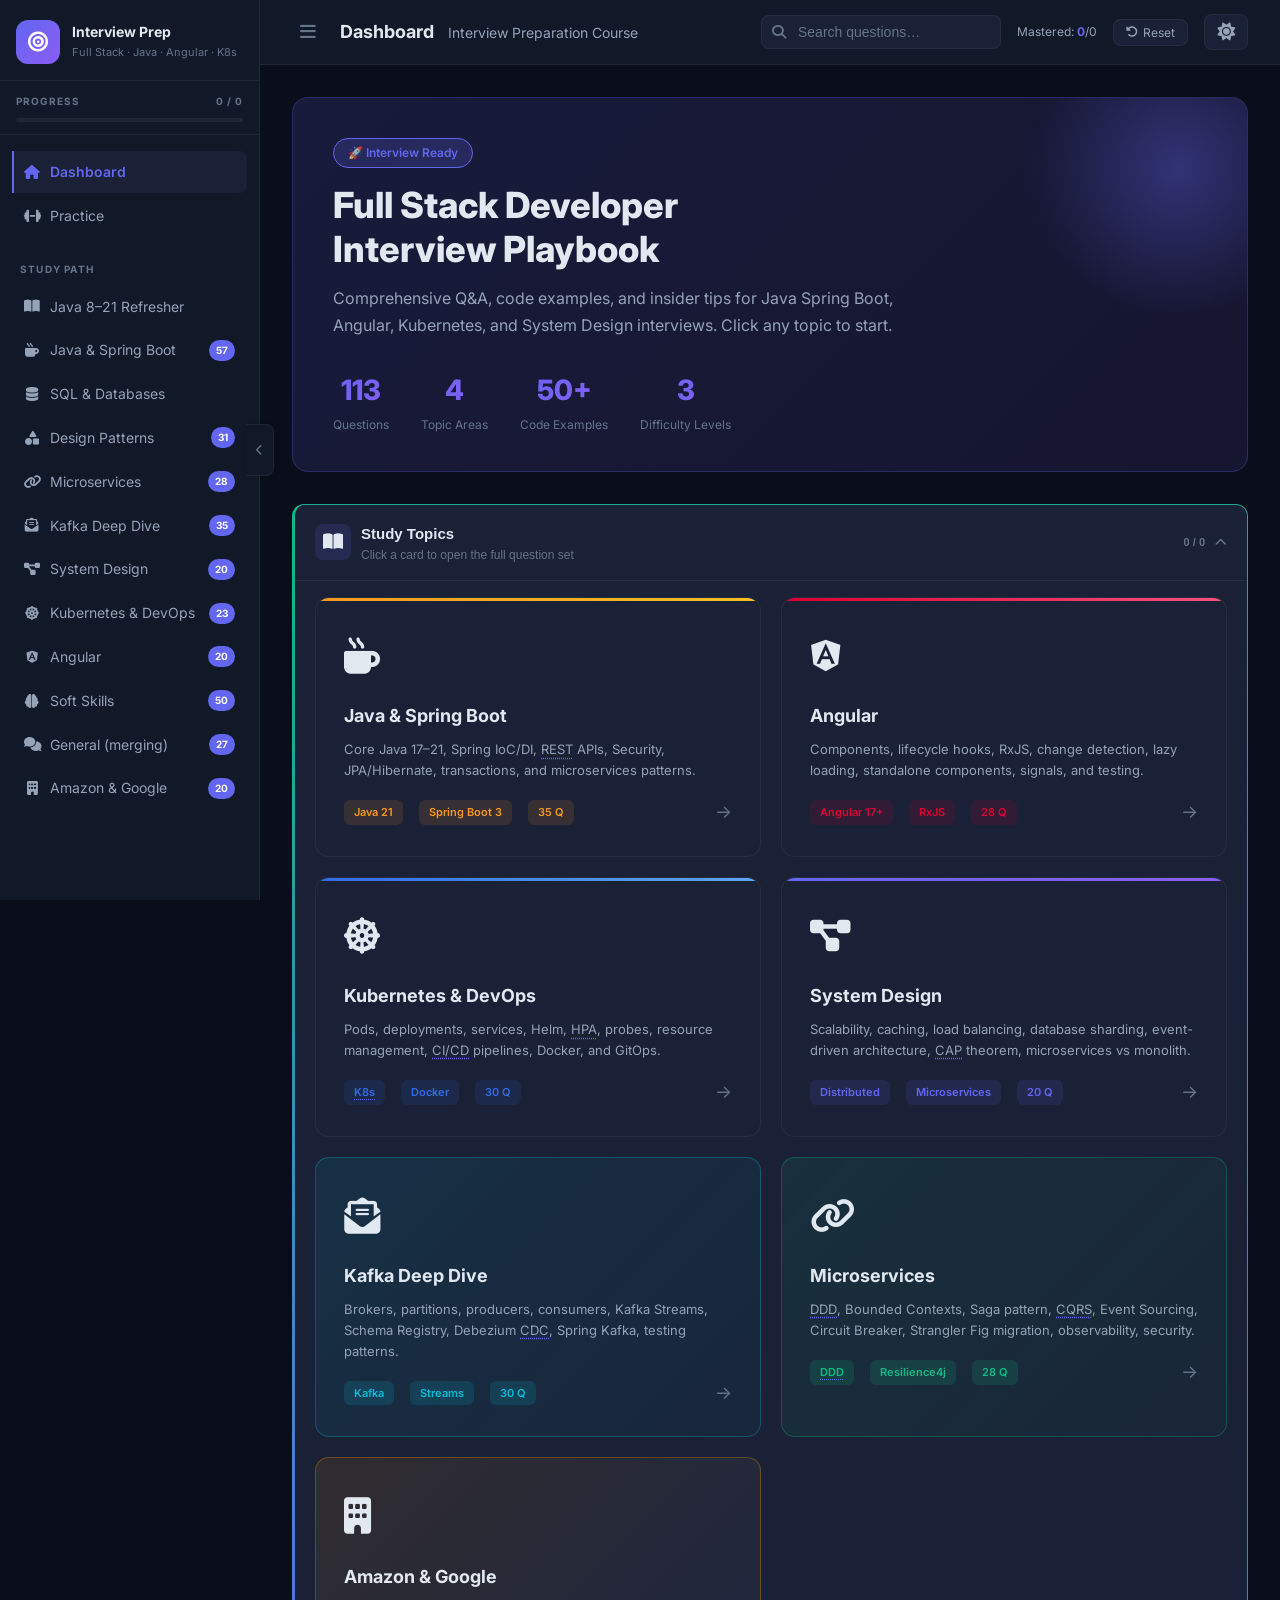
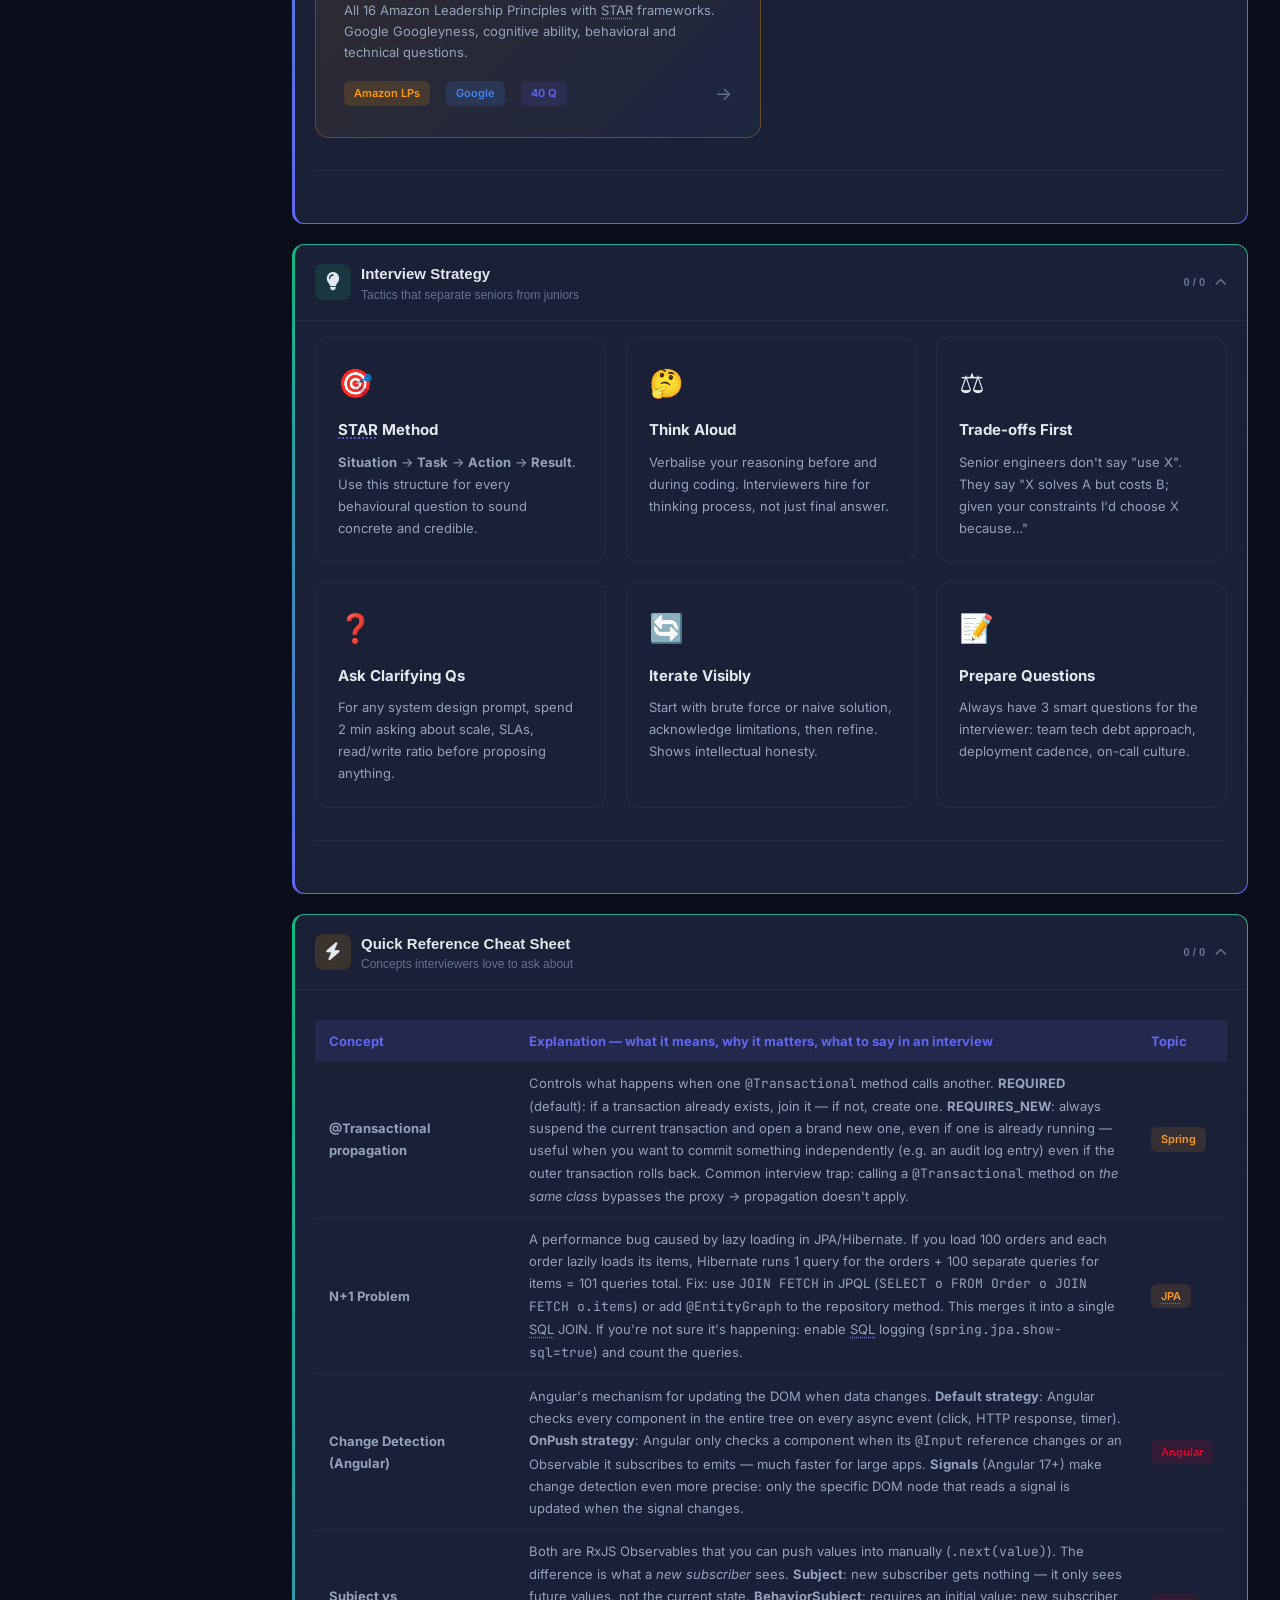
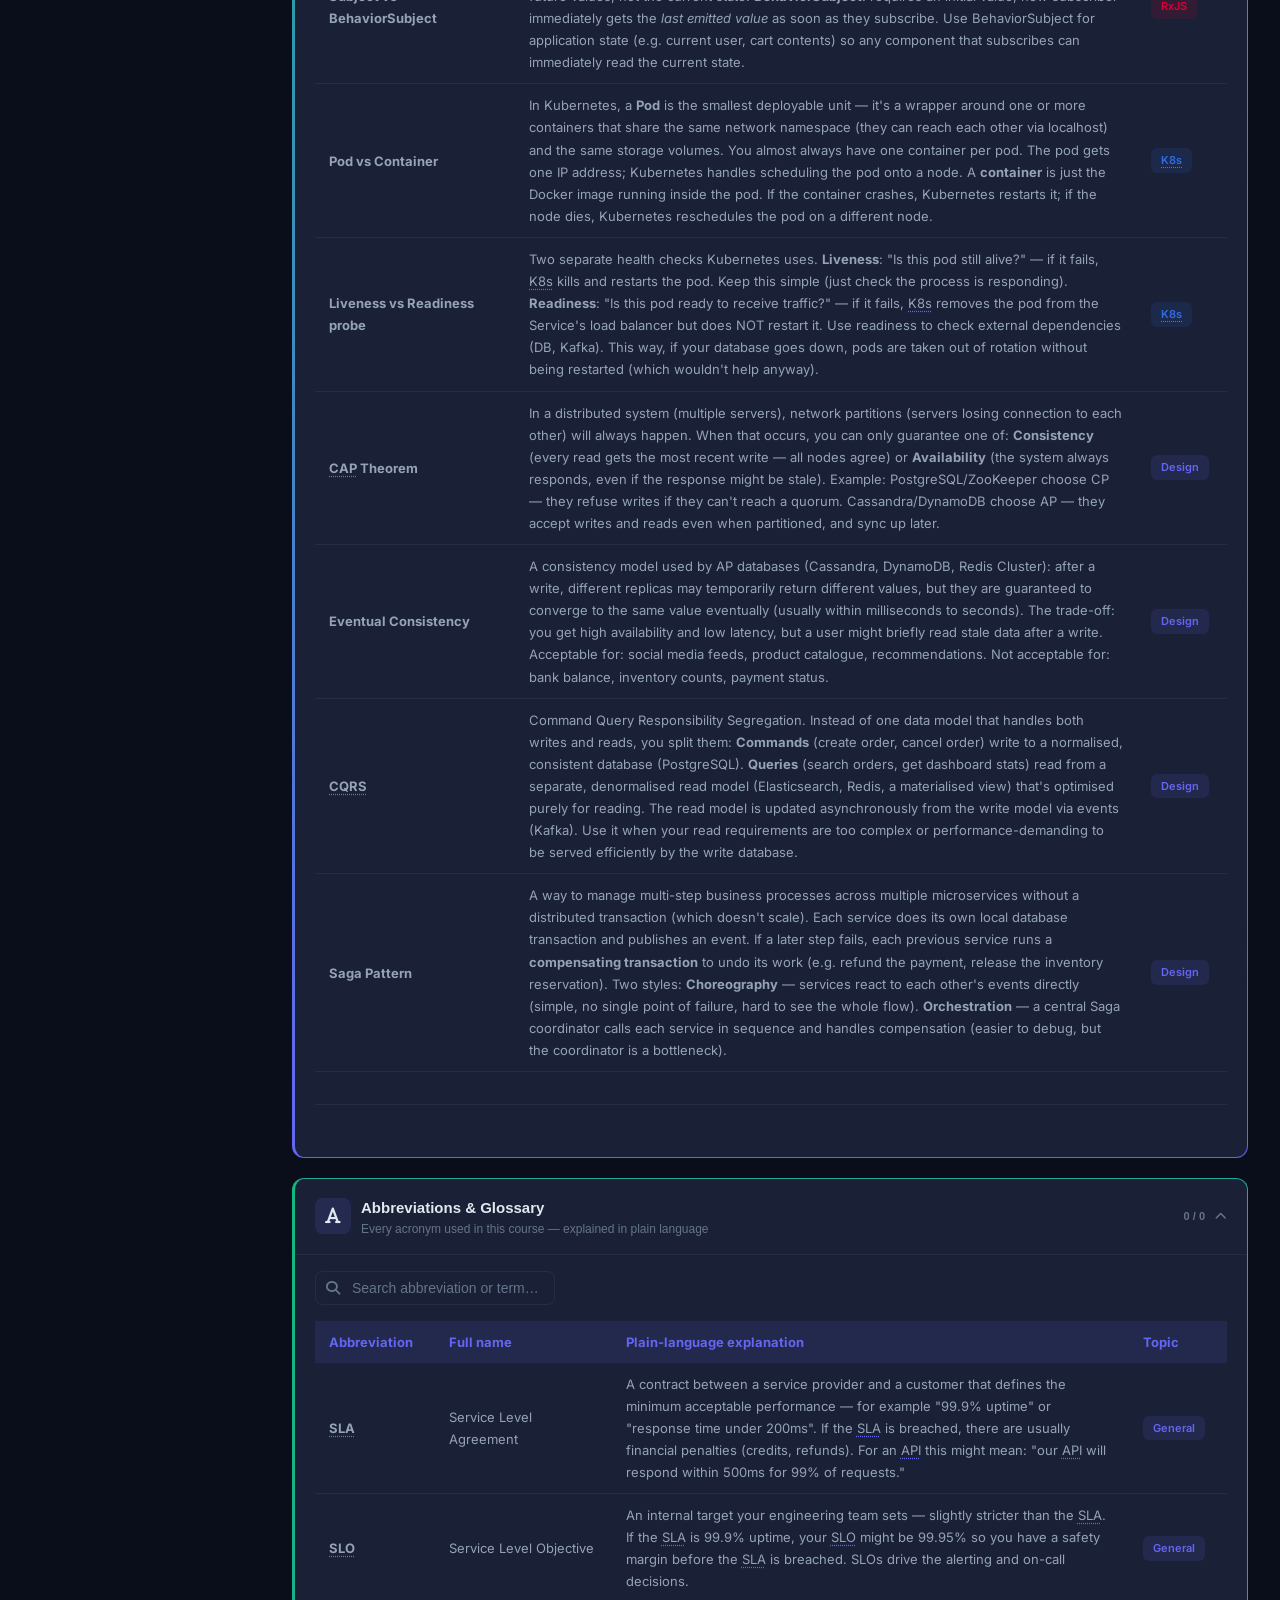
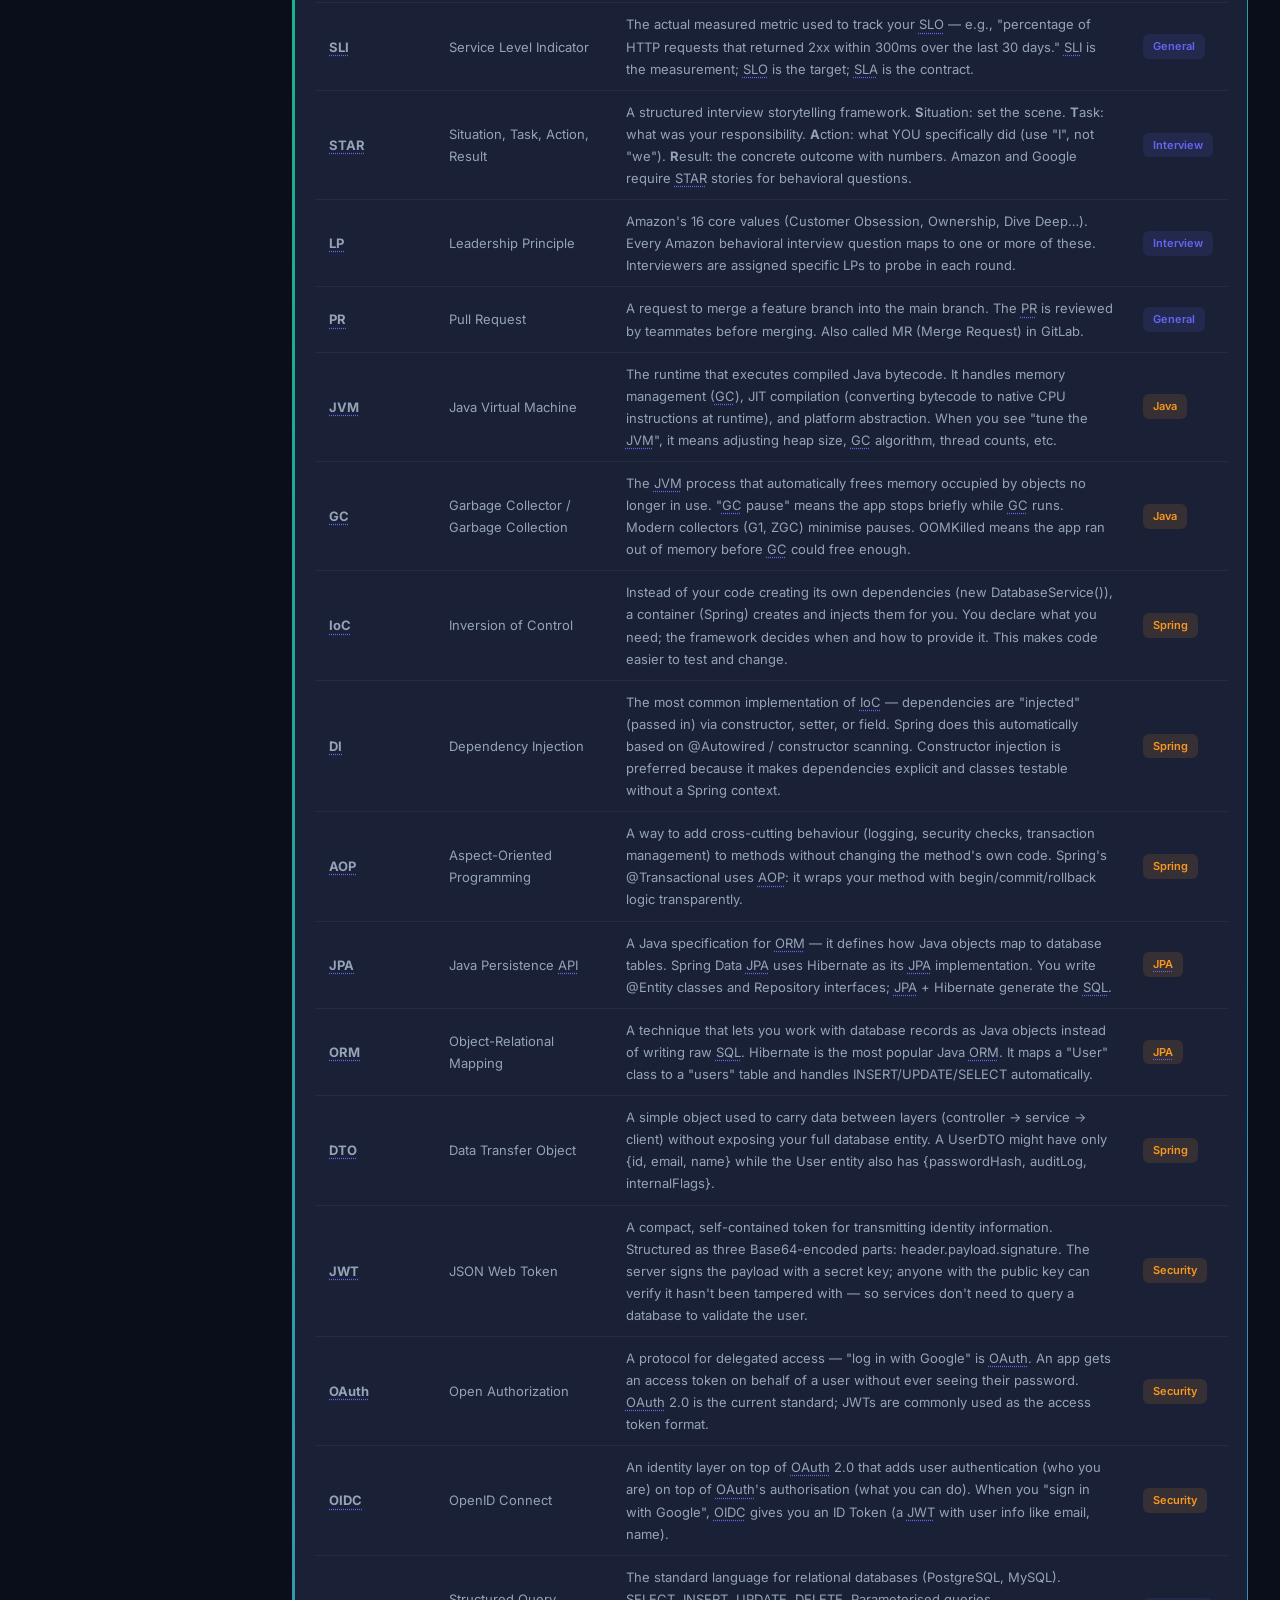
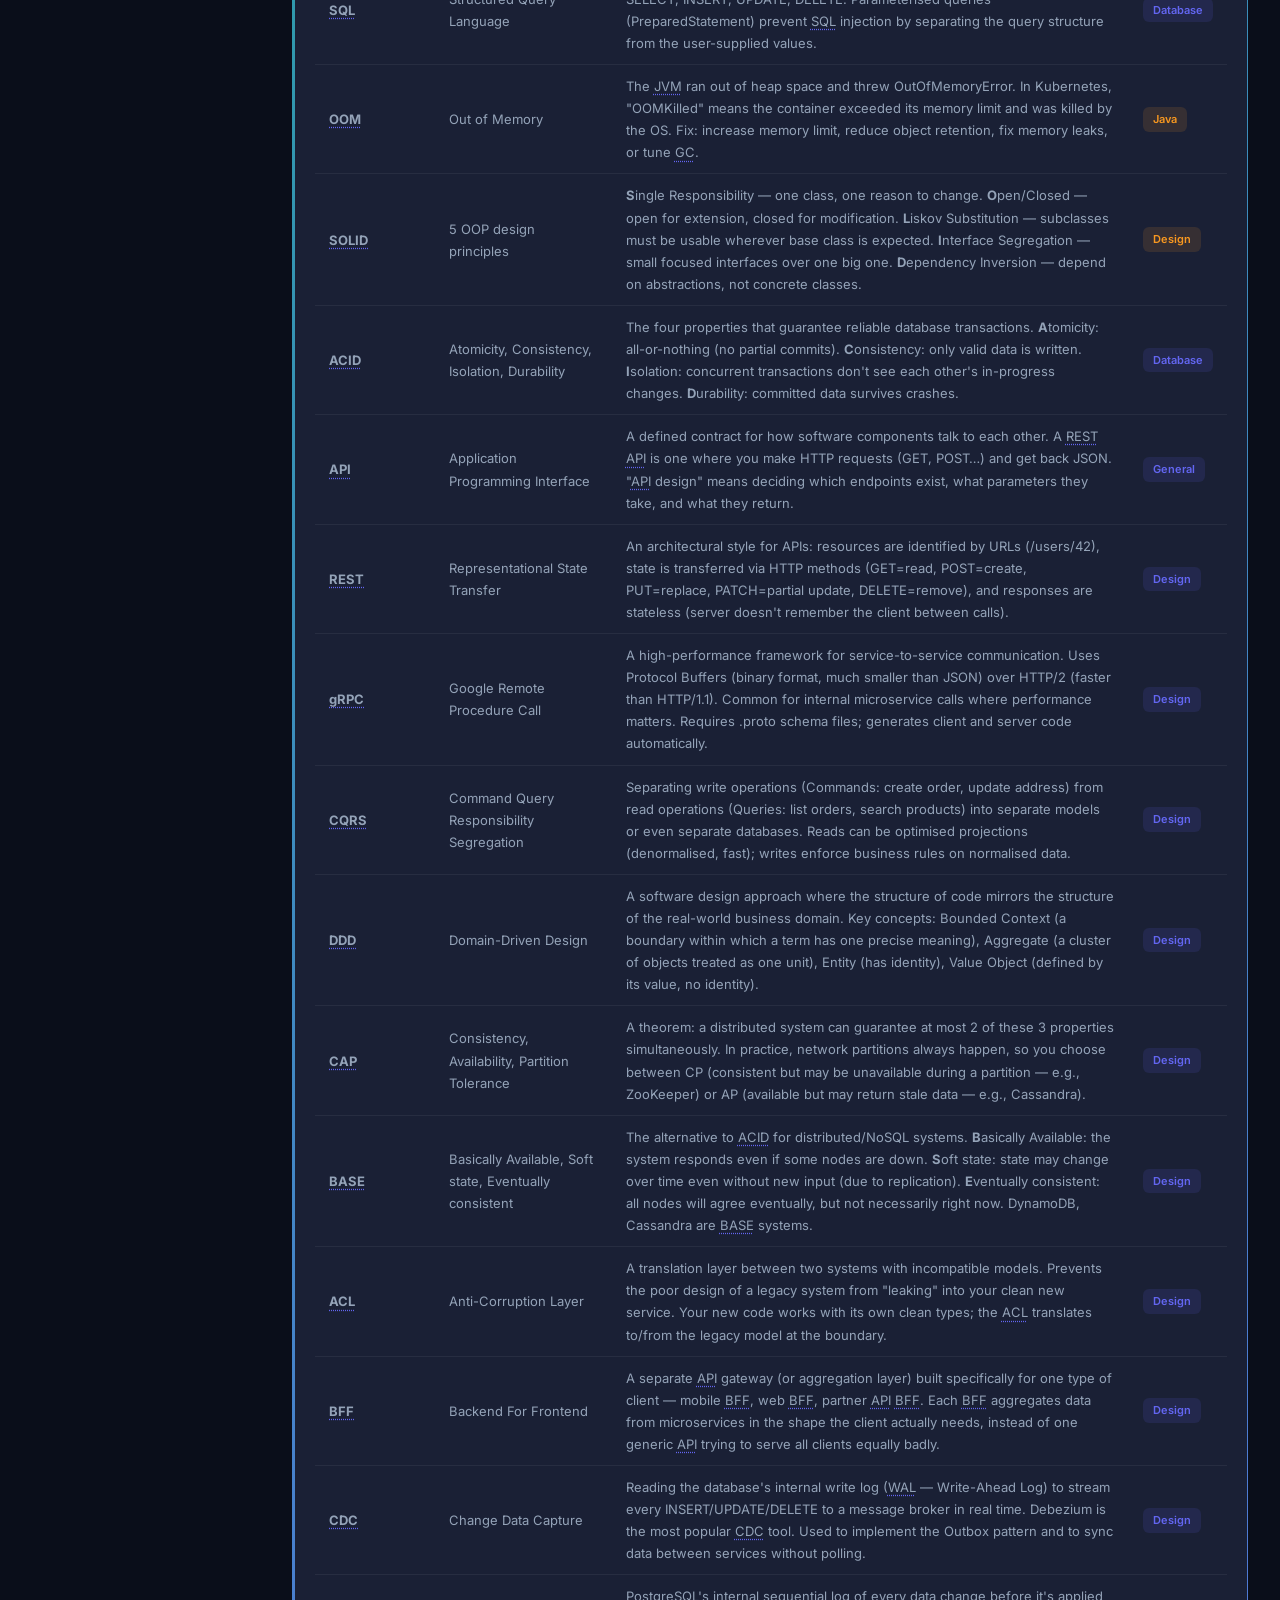
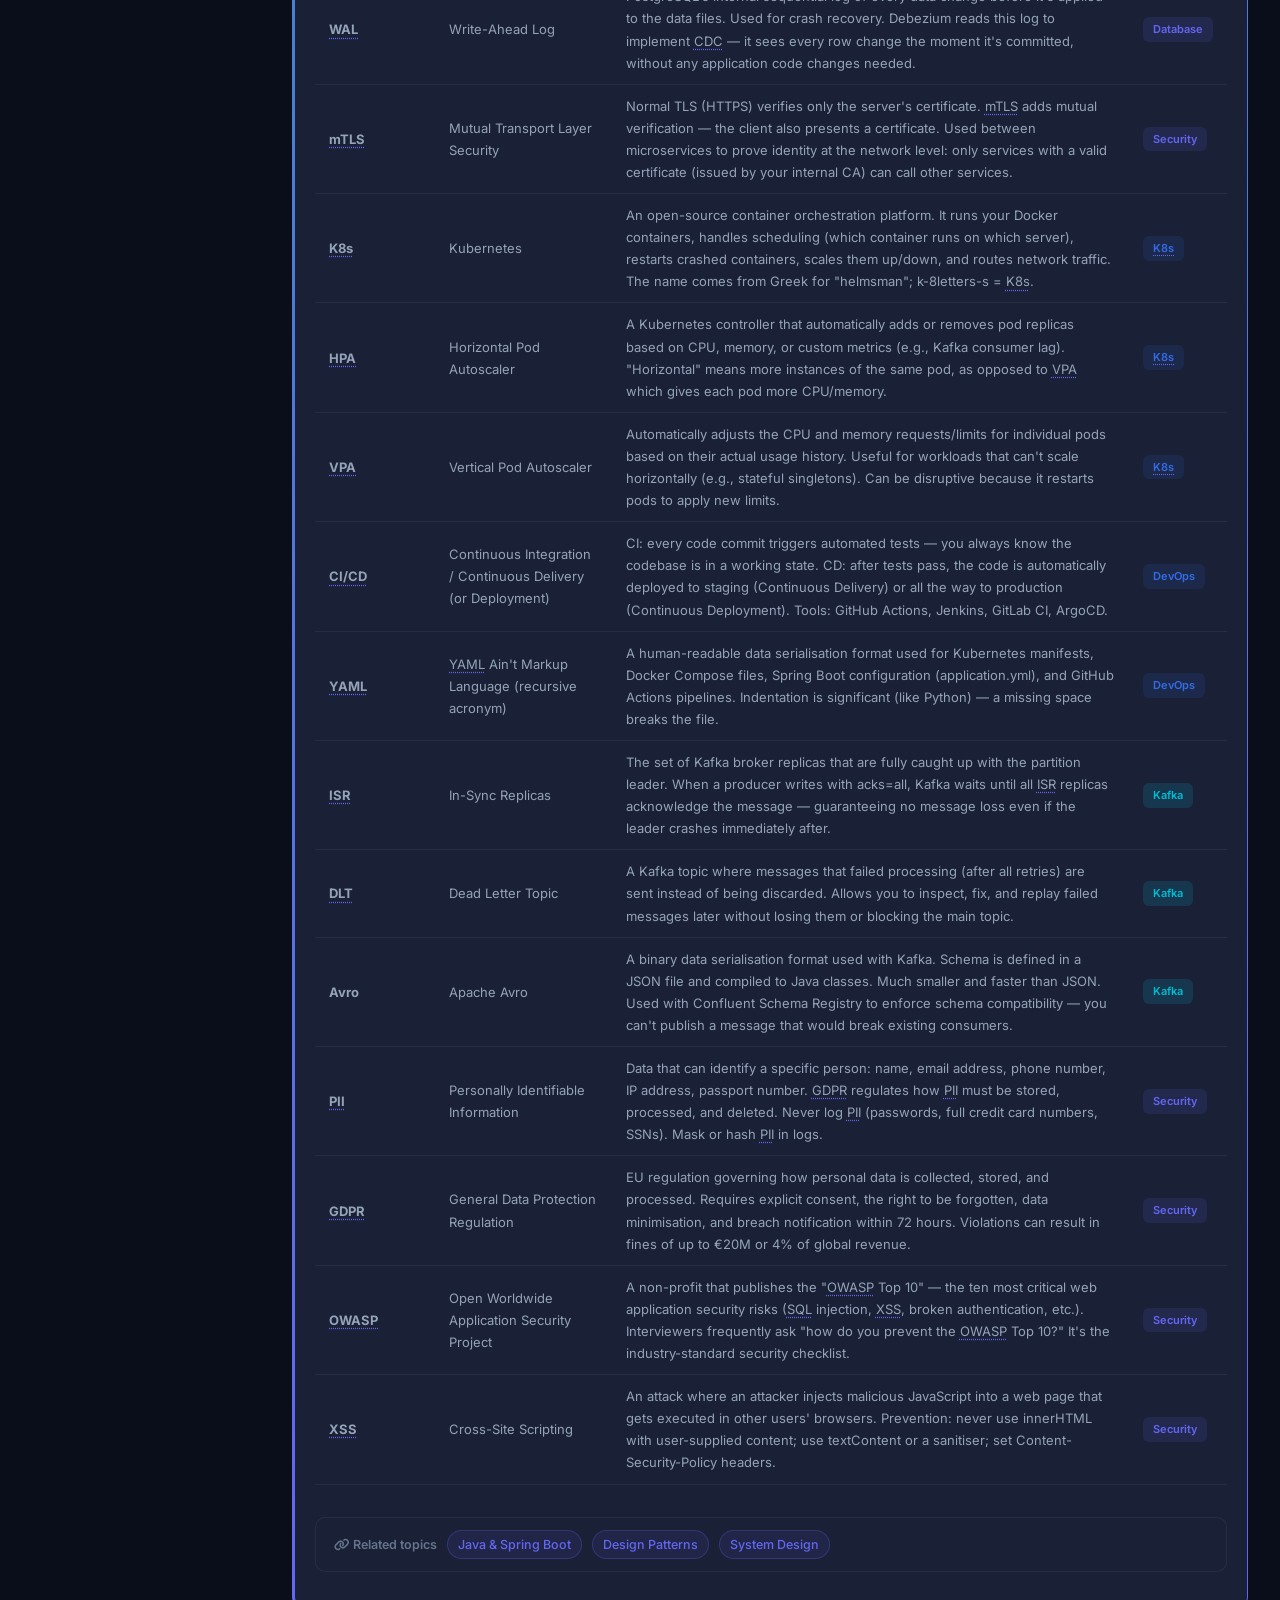
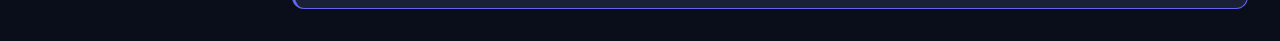
==== index.html @ 3a3fb7a7 "Wave 0: NAV-rendered sidebar, hashed card keys, shared card markup, check-site - Sidebar rendered fr" ====
<!DOCTYPE html>
<html lang="en" data-theme="dark">
<head>
  <meta charset="UTF-8">
  <meta name="viewport" content="width=device-width, initial-scale=1.0">
  <title>Interview Prep — Full Stack Java · Angular · K8s</title>
  <link rel="preconnect" href="https://fonts.googleapis.com">
  <link href="https://fonts.googleapis.com/css2?family=Inter:wght@400;500;600;700;800&family=JetBrains+Mono:wght@400;500&display=swap" rel="stylesheet">
  <link rel="stylesheet" href="css/styles.css?v=15">
  <link rel="stylesheet" href="https://cdnjs.cloudflare.com/ajax/libs/font-awesome/6.7.2/css/all.min.css">
</head>
<body>
<div class="layout">

  <!-- ── Sidebar ──────────────────────────────────────────── -->
  <aside class="sidebar"></aside>

  <!-- ── Main ─────────────────────────────────────────────── -->
  <div class="main">
    <div class="topbar">
      <button class="menu-toggle"><i class="fa-solid fa-bars"></i></button>
      <div class="topbar-title">Dashboard <span>Interview Preparation Course</span></div>
      <div class="search-box">
        <i class="fa-solid fa-magnifying-glass search-icon"></i>
        <input id="searchInput" type="text" placeholder="Search questions…">
      </div>
      <button class="theme-toggle" id="themeToggle" onclick="toggleTheme()" title="Toggle theme"><i class="fa-solid fa-sun"></i></button>
    </div>

    <div class="content">

      <!-- Hero -->
      <div class="hero">
        <div class="hero-badge">🚀 Interview Ready</div>
        <h1>Full Stack Developer<br>Interview Playbook</h1>
        <p>Comprehensive Q&amp;A, code examples, and insider tips for Java Spring Boot, Angular, Kubernetes, and System Design interviews. Click any topic to start.</p>
        <div class="hero-stats">
          <div class="hero-stat"><div class="num">113</div><div class="lbl">Questions</div></div>
          <div class="hero-stat"><div class="num">4</div><div class="lbl">Topic Areas</div></div>
          <div class="hero-stat"><div class="num">50+</div><div class="lbl">Code Examples</div></div>
          <div class="hero-stat"><div class="num">3</div><div class="lbl">Difficulty Levels</div></div>
        </div>
      </div>

      <!-- Topic Cards -->
      <div class="section-header">
        <div class="section-icon" style="background:rgba(99,102,241,.15)"><i class="fa-solid fa-book-open"></i></div>
        <div>
          <h2>Study Topics</h2>
          <p>Click a card to open the full question set</p>
        </div>
      </div>

      <div class="topic-grid">

        <a class="topic-card java" href="java-spring.html">
          <div class="topic-card-icon"><i class="fa-solid fa-mug-hot"></i></div>
          <h3>Java &amp; Spring Boot</h3>
          <p>Core Java 17–21, Spring IoC/DI, REST APIs, Security, JPA/Hibernate, transactions, and microservices patterns.</p>
          <div class="topic-card-meta">
            <span class="tag java">Java 21</span>
            <span class="tag java">Spring Boot 3</span>
            <span class="tag java">35 Q</span>
            <span class="topic-card-arrow">→</span>
          </div>
        </a>

        <a class="topic-card angular" href="angular.html">
          <div class="topic-card-icon"><i class="fa-brands fa-angular"></i></div>
          <h3>Angular</h3>
          <p>Components, lifecycle hooks, RxJS, change detection, lazy loading, standalone components, signals, and testing.</p>
          <div class="topic-card-meta">
            <span class="tag angular">Angular 17+</span>
            <span class="tag angular">RxJS</span>
            <span class="tag angular">28 Q</span>
            <span class="topic-card-arrow">→</span>
          </div>
        </a>

        <a class="topic-card k8s" href="kubernetes-devops.html">
          <div class="topic-card-icon"><i class="fa-solid fa-dharmachakra"></i></div>
          <h3>Kubernetes &amp; DevOps</h3>
          <p>Pods, deployments, services, Helm, HPA, probes, resource management, CI/CD pipelines, Docker, and GitOps.</p>
          <div class="topic-card-meta">
            <span class="tag k8s">K8s</span>
            <span class="tag k8s">Docker</span>
            <span class="tag k8s">30 Q</span>
            <span class="topic-card-arrow">→</span>
          </div>
        </a>

        <a class="topic-card system" href="system-design.html">
          <div class="topic-card-icon"><i class="fa-solid fa-diagram-project"></i></div>
          <h3>System Design</h3>
          <p>Scalability, caching, load balancing, database sharding, event-driven architecture, CAP theorem, microservices vs monolith.</p>
          <div class="topic-card-meta">
            <span class="tag">Distributed</span>
            <span class="tag">Microservices</span>
            <span class="tag">20 Q</span>
            <span class="topic-card-arrow">→</span>
          </div>
        </a>

        <a class="topic-card" style="background:linear-gradient(135deg,rgba(0,188,212,.1),rgba(0,188,212,.04));border-color:rgba(0,188,212,.3)" href="kafka.html">
          <div class="topic-card-icon"><i class="fa-solid fa-envelope-open-text"></i></div>
          <h3>Kafka Deep Dive</h3>
          <p>Brokers, partitions, producers, consumers, Kafka Streams, Schema Registry, Debezium CDC, Spring Kafka, testing patterns.</p>
          <div class="topic-card-meta">
            <span class="tag chip-cyan">Kafka</span>
            <span class="tag chip-cyan">Streams</span>
            <span class="tag chip-cyan">30 Q</span>
            <span class="topic-card-arrow">→</span>
          </div>
        </a>

        <a class="topic-card" style="background:linear-gradient(135deg,rgba(16,185,129,.1),rgba(16,185,129,.04));border-color:rgba(16,185,129,.3)" href="microservices.html">
          <div class="topic-card-icon"><i class="fa-solid fa-link"></i></div>
          <h3>Microservices</h3>
          <p>DDD, Bounded Contexts, Saga pattern, CQRS, Event Sourcing, Circuit Breaker, Strangler Fig migration, observability, security.</p>
          <div class="topic-card-meta">
            <span class="tag chip-success">DDD</span>
            <span class="tag chip-success">Resilience4j</span>
            <span class="tag chip-success">28 Q</span>
            <span class="topic-card-arrow">→</span>
          </div>
        </a>

        <a class="topic-card" style="background:linear-gradient(135deg,rgba(255,153,0,.1),rgba(66,133,244,.06));border-color:rgba(255,153,0,.3)" href="big-tech.html">
          <div class="topic-card-icon"><i class="fa-solid fa-building"></i></div>
          <h3>Amazon &amp; Google</h3>
          <p>All 16 Amazon Leadership Principles with STAR frameworks. Google Googleyness, cognitive ability, behavioral and technical questions.</p>
          <div class="topic-card-meta">
            <span class="tag chip-aws">Amazon LPs</span>
            <span class="tag chip-gcp">Google</span>
            <span class="tag">40 Q</span>
            <span class="topic-card-arrow">→</span>
          </div>
        </a>

      </div>

      <hr class="divider">

      <!-- Interview Tips -->
      <div class="section-header">
        <div class="section-icon" style="background:rgba(16,185,129,.15)"><i class="fa-solid fa-lightbulb"></i></div>
        <div>
          <h2>Interview Strategy</h2>
          <p>Tactics that separate seniors from juniors</p>
        </div>
      </div>

      <div class="topic-grid" style="grid-template-columns: repeat(auto-fill, minmax(240px, 1fr))">

        <div style="background:var(--bg-card);border:1px solid var(--border-subtle);border-radius:14px;padding:22px">
          <div style="font-size:28px;margin-bottom:10px">🎯</div>
          <h3 style="font-size:15px;margin-bottom:8px">STAR Method</h3>
          <p style="font-size:13px;color:var(--text-secondary)"><strong>Situation</strong> → <strong>Task</strong> → <strong>Action</strong> → <strong>Result</strong>. Use this structure for every behavioural question to sound concrete and credible.</p>
        </div>

        <div style="background:var(--bg-card);border:1px solid var(--border-subtle);border-radius:14px;padding:22px">
          <div style="font-size:28px;margin-bottom:10px">🤔</div>
          <h3 style="font-size:15px;margin-bottom:8px">Think Aloud</h3>
          <p style="font-size:13px;color:var(--text-secondary)">Verbalise your reasoning before and during coding. Interviewers hire for thinking process, not just final answer.</p>
        </div>

        <div style="background:var(--bg-card);border:1px solid var(--border-subtle);border-radius:14px;padding:22px">
          <div style="font-size:28px;margin-bottom:10px">⚖️</div>
          <h3 style="font-size:15px;margin-bottom:8px">Trade-offs First</h3>
          <p style="font-size:13px;color:var(--text-secondary)">Senior engineers don't say "use X". They say "X solves A but costs B; given your constraints I'd choose X because…"</p>
        </div>

        <div style="background:var(--bg-card);border:1px solid var(--border-subtle);border-radius:14px;padding:22px">
          <div style="font-size:28px;margin-bottom:10px">❓</div>
          <h3 style="font-size:15px;margin-bottom:8px">Ask Clarifying Qs</h3>
          <p style="font-size:13px;color:var(--text-secondary)">For any system design prompt, spend 2 min asking about scale, SLAs, read/write ratio before proposing anything.</p>
        </div>

        <div style="background:var(--bg-card);border:1px solid var(--border-subtle);border-radius:14px;padding:22px">
          <div style="font-size:28px;margin-bottom:10px">🔄</div>
          <h3 style="font-size:15px;margin-bottom:8px">Iterate Visibly</h3>
          <p style="font-size:13px;color:var(--text-secondary)">Start with brute force or naive solution, acknowledge limitations, then refine. Shows intellectual honesty.</p>
        </div>

        <div style="background:var(--bg-card);border:1px solid var(--border-subtle);border-radius:14px;padding:22px">
          <div style="font-size:28px;margin-bottom:10px">📝</div>
          <h3 style="font-size:15px;margin-bottom:8px">Prepare Questions</h3>
          <p style="font-size:13px;color:var(--text-secondary)">Always have 3 smart questions for the interviewer: team tech debt approach, deployment cadence, on-call culture.</p>
        </div>

      </div>

      <hr class="divider">

      <!-- Quick Reference -->
      <div class="section-header">
        <div class="section-icon" style="background:rgba(245,158,11,.15)"><i class="fa-solid fa-bolt"></i></div>
        <div>
          <h2>Quick Reference Cheat Sheet</h2>
          <p>Concepts interviewers love to ask about</p>
        </div>
      </div>

      <div class="table-wrap">
        <table>
          <thead>
            <tr>
              <th style="width:200px">Concept</th>
              <th>Explanation — what it means, why it matters, what to say in an interview</th>
              <th style="width:80px">Topic</th>
            </tr>
          </thead>
          <tbody>
            <tr>
              <td><strong>@Transactional propagation</strong></td>
              <td>Controls what happens when one <code>@Transactional</code> method calls another. <strong>REQUIRED</strong> (default): if a transaction already exists, join it — if not, create one. <strong>REQUIRES_NEW</strong>: always suspend the current transaction and open a brand new one, even if one is already running — useful when you want to commit something independently (e.g. an audit log entry) even if the outer transaction rolls back. Common interview trap: calling a <code>@Transactional</code> method on <em>the same class</em> bypasses the proxy → propagation doesn't apply.</td>
              <td><span class="tag java">Spring</span></td>
            </tr>
            <tr>
              <td><strong>N+1 Problem</strong></td>
              <td>A performance bug caused by lazy loading in JPA/Hibernate. If you load 100 orders and each order lazily loads its items, Hibernate runs 1 query for the orders + 100 separate queries for items = 101 queries total. Fix: use <code>JOIN FETCH</code> in JPQL (<code>SELECT o FROM Order o JOIN FETCH o.items</code>) or add <code>@EntityGraph</code> to the repository method. This merges it into a single SQL JOIN. If you're not sure it's happening: enable SQL logging (<code>spring.jpa.show-sql=true</code>) and count the queries.</td>
              <td><span class="tag java">JPA</span></td>
            </tr>
            <tr>
              <td><strong>Change Detection (Angular)</strong></td>
              <td>Angular's mechanism for updating the DOM when data changes. <strong>Default strategy</strong>: Angular checks every component in the entire tree on every async event (click, HTTP response, timer). <strong>OnPush strategy</strong>: Angular only checks a component when its <code>@Input</code> reference changes or an Observable it subscribes to emits — much faster for large apps. <strong>Signals</strong> (Angular 17+) make change detection even more precise: only the specific DOM node that reads a signal is updated when the signal changes.</td>
              <td><span class="tag angular">Angular</span></td>
            </tr>
            <tr>
              <td><strong>Subject vs BehaviorSubject</strong></td>
              <td>Both are RxJS Observables that you can push values into manually (<code>.next(value)</code>). The difference is what a <em>new subscriber</em> sees. <strong>Subject</strong>: new subscriber gets nothing — it only sees future values, not the current state. <strong>BehaviorSubject</strong>: requires an initial value; new subscriber immediately gets the <em>last emitted value</em> as soon as they subscribe. Use BehaviorSubject for application state (e.g. current user, cart contents) so any component that subscribes can immediately read the current state.</td>
              <td><span class="tag angular">RxJS</span></td>
            </tr>
            <tr>
              <td><strong>Pod vs Container</strong></td>
              <td>In Kubernetes, a <strong>Pod</strong> is the smallest deployable unit — it's a wrapper around one or more containers that share the same network namespace (they can reach each other via localhost) and the same storage volumes. You almost always have one container per pod. The pod gets one IP address; Kubernetes handles scheduling the pod onto a node. A <strong>container</strong> is just the Docker image running inside the pod. If the container crashes, Kubernetes restarts it; if the node dies, Kubernetes reschedules the pod on a different node.</td>
              <td><span class="tag k8s">K8s</span></td>
            </tr>
            <tr>
              <td><strong>Liveness vs Readiness probe</strong></td>
              <td>Two separate health checks Kubernetes uses. <strong>Liveness</strong>: "Is this pod still alive?" — if it fails, K8s kills and restarts the pod. Keep this simple (just check the process is responding). <strong>Readiness</strong>: "Is this pod ready to receive traffic?" — if it fails, K8s removes the pod from the Service's load balancer but does NOT restart it. Use readiness to check external dependencies (DB, Kafka). This way, if your database goes down, pods are taken out of rotation without being restarted (which wouldn't help anyway).</td>
              <td><span class="tag k8s">K8s</span></td>
            </tr>
            <tr>
              <td><strong>CAP Theorem</strong></td>
              <td>In a distributed system (multiple servers), network partitions (servers losing connection to each other) will always happen. When that occurs, you can only guarantee one of: <strong>Consistency</strong> (every read gets the most recent write — all nodes agree) or <strong>Availability</strong> (the system always responds, even if the response might be stale). Example: PostgreSQL/ZooKeeper choose CP — they refuse writes if they can't reach a quorum. Cassandra/DynamoDB choose AP — they accept writes and reads even when partitioned, and sync up later.</td>
              <td><span class="tag">Design</span></td>
            </tr>
            <tr>
              <td><strong>Eventual Consistency</strong></td>
              <td>A consistency model used by AP databases (Cassandra, DynamoDB, Redis Cluster): after a write, different replicas may temporarily return different values, but they are guaranteed to converge to the same value eventually (usually within milliseconds to seconds). The trade-off: you get high availability and low latency, but a user might briefly read stale data after a write. Acceptable for: social media feeds, product catalogue, recommendations. Not acceptable for: bank balance, inventory counts, payment status.</td>
              <td><span class="tag">Design</span></td>
            </tr>
            <tr>
              <td><strong>CQRS</strong></td>
              <td>Command Query Responsibility Segregation. Instead of one data model that handles both writes and reads, you split them: <strong>Commands</strong> (create order, cancel order) write to a normalised, consistent database (PostgreSQL). <strong>Queries</strong> (search orders, get dashboard stats) read from a separate, denormalised read model (Elasticsearch, Redis, a materialised view) that's optimised purely for reading. The read model is updated asynchronously from the write model via events (Kafka). Use it when your read requirements are too complex or performance-demanding to be served efficiently by the write database.</td>
              <td><span class="tag">Design</span></td>
            </tr>
            <tr>
              <td><strong>Saga Pattern</strong></td>
              <td>A way to manage multi-step business processes across multiple microservices without a distributed transaction (which doesn't scale). Each service does its own local database transaction and publishes an event. If a later step fails, each previous service runs a <strong>compensating transaction</strong> to undo its work (e.g. refund the payment, release the inventory reservation). Two styles: <strong>Choreography</strong> — services react to each other's events directly (simple, no single point of failure, hard to see the whole flow). <strong>Orchestration</strong> — a central Saga coordinator calls each service in sequence and handles compensation (easier to debug, but the coordinator is a bottleneck).</td>
              <td><span class="tag">Design</span></td>
            </tr>
          </tbody>
        </table>
      </div>

      <hr class="divider">

      <!-- Abbreviations Glossary -->
      <div class="section-header">
        <div class="section-icon" style="background:rgba(99,102,241,.15)"><i class="fa-solid fa-font"></i></div>
        <div>
          <h2>Abbreviations &amp; Glossary</h2>
          <p>Every acronym used in this course — explained in plain language</p>
        </div>
      </div>

      <div style="margin-bottom:16px">
        <div class="search-box" style="max-width:360px">
          <i class="fa-solid fa-magnifying-glass search-icon"></i>
          <input id="glossarySearch" type="text" placeholder="Search abbreviation or term…" oninput="filterGlossary(this.value)">
        </div>
      </div>

      <div class="table-wrap" id="glossaryTable">
        <table>
          <thead>
            <tr>
              <th style="width:120px">Abbreviation</th>
              <th>Full name</th>
              <th>Plain-language explanation</th>
              <th style="width:90px">Topic</th>
            </tr>
          </thead>
          <tbody id="glossaryBody">
            <!-- ── GENERAL / INTERVIEW ── -->
            <tr data-g="SLA Service Level Agreement">
              <td><strong>SLA</strong></td>
              <td>Service Level Agreement</td>
              <td>A contract between a service provider and a customer that defines the minimum acceptable performance — for example "99.9% uptime" or "response time under 200ms". If the SLA is breached, there are usually financial penalties (credits, refunds). For an API this might mean: "our API will respond within 500ms for 99% of requests."</td>
              <td><span class="tag">General</span></td>
            </tr>
            <tr data-g="SLO Service Level Objective">
              <td><strong>SLO</strong></td>
              <td>Service Level Objective</td>
              <td>An internal target your engineering team sets — slightly stricter than the SLA. If the SLA is 99.9% uptime, your SLO might be 99.95% so you have a safety margin before the SLA is breached. SLOs drive the alerting and on-call decisions.</td>
              <td><span class="tag">General</span></td>
            </tr>
            <tr data-g="SLI Service Level Indicator">
              <td><strong>SLI</strong></td>
              <td>Service Level Indicator</td>
              <td>The actual measured metric used to track your SLO — e.g., "percentage of HTTP requests that returned 2xx within 300ms over the last 30 days." SLI is the measurement; SLO is the target; SLA is the contract.</td>
              <td><span class="tag">General</span></td>
            </tr>
            <tr data-g="STAR Situation Task Action Result">
              <td><strong>STAR</strong></td>
              <td>Situation, Task, Action, Result</td>
              <td>A structured interview storytelling framework. <strong>S</strong>ituation: set the scene. <strong>T</strong>ask: what was your responsibility. <strong>A</strong>ction: what YOU specifically did (use "I", not "we"). <strong>R</strong>esult: the concrete outcome with numbers. Amazon and Google require STAR stories for behavioral questions.</td>
              <td><span class="tag">Interview</span></td>
            </tr>
            <tr data-g="LP Leadership Principle">
              <td><strong>LP</strong></td>
              <td>Leadership Principle</td>
              <td>Amazon's 16 core values (Customer Obsession, Ownership, Dive Deep…). Every Amazon behavioral interview question maps to one or more of these. Interviewers are assigned specific LPs to probe in each round.</td>
              <td><span class="tag">Interview</span></td>
            </tr>
            <tr data-g="PR Pull Request">
              <td><strong>PR</strong></td>
              <td>Pull Request</td>
              <td>A request to merge a feature branch into the main branch. The PR is reviewed by teammates before merging. Also called MR (Merge Request) in GitLab.</td>
              <td><span class="tag">General</span></td>
            </tr>

            <!-- ── JAVA / SPRING ── -->
            <tr data-g="JVM Java Virtual Machine">
              <td><strong>JVM</strong></td>
              <td>Java Virtual Machine</td>
              <td>The runtime that executes compiled Java bytecode. It handles memory management (GC), JIT compilation (converting bytecode to native CPU instructions at runtime), and platform abstraction. When you see "tune the JVM", it means adjusting heap size, GC algorithm, thread counts, etc.</td>
              <td><span class="tag java">Java</span></td>
            </tr>
            <tr data-g="GC Garbage Collector Garbage Collection">
              <td><strong>GC</strong></td>
              <td>Garbage Collector / Garbage Collection</td>
              <td>The JVM process that automatically frees memory occupied by objects no longer in use. "GC pause" means the app stops briefly while GC runs. Modern collectors (G1, ZGC) minimise pauses. OOMKilled means the app ran out of memory before GC could free enough.</td>
              <td><span class="tag java">Java</span></td>
            </tr>
            <tr data-g="IoC Inversion of Control">
              <td><strong>IoC</strong></td>
              <td>Inversion of Control</td>
              <td>Instead of your code creating its own dependencies (new DatabaseService()), a container (Spring) creates and injects them for you. You declare what you need; the framework decides when and how to provide it. This makes code easier to test and change.</td>
              <td><span class="tag java">Spring</span></td>
            </tr>
            <tr data-g="DI Dependency Injection">
              <td><strong>DI</strong></td>
              <td>Dependency Injection</td>
              <td>The most common implementation of IoC — dependencies are "injected" (passed in) via constructor, setter, or field. Spring does this automatically based on @Autowired / constructor scanning. Constructor injection is preferred because it makes dependencies explicit and classes testable without a Spring context.</td>
              <td><span class="tag java">Spring</span></td>
            </tr>
            <tr data-g="AOP Aspect-Oriented Programming">
              <td><strong>AOP</strong></td>
              <td>Aspect-Oriented Programming</td>
              <td>A way to add cross-cutting behaviour (logging, security checks, transaction management) to methods without changing the method's own code. Spring's @Transactional uses AOP: it wraps your method with begin/commit/rollback logic transparently.</td>
              <td><span class="tag java">Spring</span></td>
            </tr>
            <tr data-g="JPA Java Persistence API">
              <td><strong>JPA</strong></td>
              <td>Java Persistence API</td>
              <td>A Java specification for ORM — it defines how Java objects map to database tables. Spring Data JPA uses Hibernate as its JPA implementation. You write @Entity classes and Repository interfaces; JPA + Hibernate generate the SQL.</td>
              <td><span class="tag java">JPA</span></td>
            </tr>
            <tr data-g="ORM Object-Relational Mapping">
              <td><strong>ORM</strong></td>
              <td>Object-Relational Mapping</td>
              <td>A technique that lets you work with database records as Java objects instead of writing raw SQL. Hibernate is the most popular Java ORM. It maps a "User" class to a "users" table and handles INSERT/UPDATE/SELECT automatically.</td>
              <td><span class="tag java">JPA</span></td>
            </tr>
            <tr data-g="DTO Data Transfer Object">
              <td><strong>DTO</strong></td>
              <td>Data Transfer Object</td>
              <td>A simple object used to carry data between layers (controller → service → client) without exposing your full database entity. A UserDTO might have only {id, email, name} while the User entity also has {passwordHash, auditLog, internalFlags}.</td>
              <td><span class="tag java">Spring</span></td>
            </tr>
            <tr data-g="JWT JSON Web Token">
              <td><strong>JWT</strong></td>
              <td>JSON Web Token</td>
              <td>A compact, self-contained token for transmitting identity information. Structured as three Base64-encoded parts: header.payload.signature. The server signs the payload with a secret key; anyone with the public key can verify it hasn't been tampered with — so services don't need to query a database to validate the user.</td>
              <td><span class="tag java">Security</span></td>
            </tr>
            <tr data-g="OAuth Open Authorization">
              <td><strong>OAuth</strong></td>
              <td>Open Authorization</td>
              <td>A protocol for delegated access — "log in with Google" is OAuth. An app gets an access token on behalf of a user without ever seeing their password. OAuth 2.0 is the current standard; JWTs are commonly used as the access token format.</td>
              <td><span class="tag java">Security</span></td>
            </tr>
            <tr data-g="OIDC OpenID Connect">
              <td><strong>OIDC</strong></td>
              <td>OpenID Connect</td>
              <td>An identity layer on top of OAuth 2.0 that adds user authentication (who you are) on top of OAuth's authorisation (what you can do). When you "sign in with Google", OIDC gives you an ID Token (a JWT with user info like email, name).</td>
              <td><span class="tag java">Security</span></td>
            </tr>
            <tr data-g="SQL Structured Query Language">
              <td><strong>SQL</strong></td>
              <td>Structured Query Language</td>
              <td>The standard language for relational databases (PostgreSQL, MySQL). SELECT, INSERT, UPDATE, DELETE. Parameterised queries (PreparedStatement) prevent SQL injection by separating the query structure from the user-supplied values.</td>
              <td><span class="tag">Database</span></td>
            </tr>
            <tr data-g="OOM Out of Memory">
              <td><strong>OOM</strong></td>
              <td>Out of Memory</td>
              <td>The JVM ran out of heap space and threw OutOfMemoryError. In Kubernetes, "OOMKilled" means the container exceeded its memory limit and was killed by the OS. Fix: increase memory limit, reduce object retention, fix memory leaks, or tune GC.</td>
              <td><span class="tag java">Java</span></td>
            </tr>
            <tr data-g="SOLID Single Responsibility Open Closed Liskov Substitution Interface Segregation Dependency Inversion">
              <td><strong>SOLID</strong></td>
              <td>5 OOP design principles</td>
              <td><strong>S</strong>ingle Responsibility — one class, one reason to change. <strong>O</strong>pen/Closed — open for extension, closed for modification. <strong>L</strong>iskov Substitution — subclasses must be usable wherever base class is expected. <strong>I</strong>nterface Segregation — small focused interfaces over one big one. <strong>D</strong>ependency Inversion — depend on abstractions, not concrete classes.</td>
              <td><span class="tag java">Design</span></td>
            </tr>
            <tr data-g="ACID Atomicity Consistency Isolation Durability">
              <td><strong>ACID</strong></td>
              <td>Atomicity, Consistency, Isolation, Durability</td>
              <td>The four properties that guarantee reliable database transactions. <strong>A</strong>tomicity: all-or-nothing (no partial commits). <strong>C</strong>onsistency: only valid data is written. <strong>I</strong>solation: concurrent transactions don't see each other's in-progress changes. <strong>D</strong>urability: committed data survives crashes.</td>
              <td><span class="tag">Database</span></td>
            </tr>

            <!-- ── ARCHITECTURE / DESIGN ── -->
            <tr data-g="API Application Programming Interface">
              <td><strong>API</strong></td>
              <td>Application Programming Interface</td>
              <td>A defined contract for how software components talk to each other. A REST API is one where you make HTTP requests (GET, POST…) and get back JSON. "API design" means deciding which endpoints exist, what parameters they take, and what they return.</td>
              <td><span class="tag">General</span></td>
            </tr>
            <tr data-g="REST Representational State Transfer">
              <td><strong>REST</strong></td>
              <td>Representational State Transfer</td>
              <td>An architectural style for APIs: resources are identified by URLs (/users/42), state is transferred via HTTP methods (GET=read, POST=create, PUT=replace, PATCH=partial update, DELETE=remove), and responses are stateless (server doesn't remember the client between calls).</td>
              <td><span class="tag">Design</span></td>
            </tr>
            <tr data-g="gRPC Google Remote Procedure Call">
              <td><strong>gRPC</strong></td>
              <td>Google Remote Procedure Call</td>
              <td>A high-performance framework for service-to-service communication. Uses Protocol Buffers (binary format, much smaller than JSON) over HTTP/2 (faster than HTTP/1.1). Common for internal microservice calls where performance matters. Requires .proto schema files; generates client and server code automatically.</td>
              <td><span class="tag">Design</span></td>
            </tr>
            <tr data-g="CQRS Command Query Responsibility Segregation">
              <td><strong>CQRS</strong></td>
              <td>Command Query Responsibility Segregation</td>
              <td>Separating write operations (Commands: create order, update address) from read operations (Queries: list orders, search products) into separate models or even separate databases. Reads can be optimised projections (denormalised, fast); writes enforce business rules on normalised data.</td>
              <td><span class="tag">Design</span></td>
            </tr>
            <tr data-g="DDD Domain-Driven Design">
              <td><strong>DDD</strong></td>
              <td>Domain-Driven Design</td>
              <td>A software design approach where the structure of code mirrors the structure of the real-world business domain. Key concepts: Bounded Context (a boundary within which a term has one precise meaning), Aggregate (a cluster of objects treated as one unit), Entity (has identity), Value Object (defined by its value, no identity).</td>
              <td><span class="tag">Design</span></td>
            </tr>
            <tr data-g="CAP Consistency Availability Partition Tolerance">
              <td><strong>CAP</strong></td>
              <td>Consistency, Availability, Partition Tolerance</td>
              <td>A theorem: a distributed system can guarantee at most 2 of these 3 properties simultaneously. In practice, network partitions always happen, so you choose between CP (consistent but may be unavailable during a partition — e.g., ZooKeeper) or AP (available but may return stale data — e.g., Cassandra).</td>
              <td><span class="tag">Design</span></td>
            </tr>
            <tr data-g="BASE Basically Available Soft State Eventually Consistent">
              <td><strong>BASE</strong></td>
              <td>Basically Available, Soft state, Eventually consistent</td>
              <td>The alternative to ACID for distributed/NoSQL systems. <strong>B</strong>asically Available: the system responds even if some nodes are down. <strong>S</strong>oft state: state may change over time even without new input (due to replication). <strong>E</strong>ventually consistent: all nodes will agree eventually, but not necessarily right now. DynamoDB, Cassandra are BASE systems.</td>
              <td><span class="tag">Design</span></td>
            </tr>
            <tr data-g="ACL Anti-Corruption Layer">
              <td><strong>ACL</strong></td>
              <td>Anti-Corruption Layer</td>
              <td>A translation layer between two systems with incompatible models. Prevents the poor design of a legacy system from "leaking" into your clean new service. Your new code works with its own clean types; the ACL translates to/from the legacy model at the boundary.</td>
              <td><span class="tag">Design</span></td>
            </tr>
            <tr data-g="BFF Backend For Frontend">
              <td><strong>BFF</strong></td>
              <td>Backend For Frontend</td>
              <td>A separate API gateway (or aggregation layer) built specifically for one type of client — mobile BFF, web BFF, partner API BFF. Each BFF aggregates data from microservices in the shape the client actually needs, instead of one generic API trying to serve all clients equally badly.</td>
              <td><span class="tag">Design</span></td>
            </tr>
            <tr data-g="CDC Change Data Capture">
              <td><strong>CDC</strong></td>
              <td>Change Data Capture</td>
              <td>Reading the database's internal write log (WAL — Write-Ahead Log) to stream every INSERT/UPDATE/DELETE to a message broker in real time. Debezium is the most popular CDC tool. Used to implement the Outbox pattern and to sync data between services without polling.</td>
              <td><span class="tag">Design</span></td>
            </tr>
            <tr data-g="WAL Write-Ahead Log">
              <td><strong>WAL</strong></td>
              <td>Write-Ahead Log</td>
              <td>PostgreSQL's internal sequential log of every data change before it's applied to the data files. Used for crash recovery. Debezium reads this log to implement CDC — it sees every row change the moment it's committed, without any application code changes needed.</td>
              <td><span class="tag">Database</span></td>
            </tr>
            <tr data-g="mTLS mutual TLS Transport Layer Security">
              <td><strong>mTLS</strong></td>
              <td>Mutual Transport Layer Security</td>
              <td>Normal TLS (HTTPS) verifies only the server's certificate. mTLS adds mutual verification — the client also presents a certificate. Used between microservices to prove identity at the network level: only services with a valid certificate (issued by your internal CA) can call other services.</td>
              <td><span class="tag">Security</span></td>
            </tr>

            <!-- ── KUBERNETES ── -->
            <tr data-g="K8s Kubernetes">
              <td><strong>K8s</strong></td>
              <td>Kubernetes</td>
              <td>An open-source container orchestration platform. It runs your Docker containers, handles scheduling (which container runs on which server), restarts crashed containers, scales them up/down, and routes network traffic. The name comes from Greek for "helmsman"; k-8letters-s = K8s.</td>
              <td><span class="tag k8s">K8s</span></td>
            </tr>
            <tr data-g="HPA Horizontal Pod Autoscaler">
              <td><strong>HPA</strong></td>
              <td>Horizontal Pod Autoscaler</td>
              <td>A Kubernetes controller that automatically adds or removes pod replicas based on CPU, memory, or custom metrics (e.g., Kafka consumer lag). "Horizontal" means more instances of the same pod, as opposed to VPA which gives each pod more CPU/memory.</td>
              <td><span class="tag k8s">K8s</span></td>
            </tr>
            <tr data-g="VPA Vertical Pod Autoscaler">
              <td><strong>VPA</strong></td>
              <td>Vertical Pod Autoscaler</td>
              <td>Automatically adjusts the CPU and memory requests/limits for individual pods based on their actual usage history. Useful for workloads that can't scale horizontally (e.g., stateful singletons). Can be disruptive because it restarts pods to apply new limits.</td>
              <td><span class="tag k8s">K8s</span></td>
            </tr>
            <tr data-g="CI/CD Continuous Integration Continuous Delivery Deployment">
              <td><strong>CI/CD</strong></td>
              <td>Continuous Integration / Continuous Delivery (or Deployment)</td>
              <td>CI: every code commit triggers automated tests — you always know the codebase is in a working state. CD: after tests pass, the code is automatically deployed to staging (Continuous Delivery) or all the way to production (Continuous Deployment). Tools: GitHub Actions, Jenkins, GitLab CI, ArgoCD.</td>
              <td><span class="tag k8s">DevOps</span></td>
            </tr>
            <tr data-g="YAML Yet Another Markup Language">
              <td><strong>YAML</strong></td>
              <td>YAML Ain't Markup Language (recursive acronym)</td>
              <td>A human-readable data serialisation format used for Kubernetes manifests, Docker Compose files, Spring Boot configuration (application.yml), and GitHub Actions pipelines. Indentation is significant (like Python) — a missing space breaks the file.</td>
              <td><span class="tag k8s">DevOps</span></td>
            </tr>

            <!-- ── KAFKA ── -->
            <tr data-g="ISR In-Sync Replicas">
              <td><strong>ISR</strong></td>
              <td>In-Sync Replicas</td>
              <td>The set of Kafka broker replicas that are fully caught up with the partition leader. When a producer writes with acks=all, Kafka waits until all ISR replicas acknowledge the message — guaranteeing no message loss even if the leader crashes immediately after.</td>
              <td><span class="tag chip-cyan">Kafka</span></td>
            </tr>
            <tr data-g="DLT Dead Letter Topic">
              <td><strong>DLT</strong></td>
              <td>Dead Letter Topic</td>
              <td>A Kafka topic where messages that failed processing (after all retries) are sent instead of being discarded. Allows you to inspect, fix, and replay failed messages later without losing them or blocking the main topic.</td>
              <td><span class="tag chip-cyan">Kafka</span></td>
            </tr>
            <tr data-g="CDC Change Data Capture Debezium">
              <td><strong>Avro</strong></td>
              <td>Apache Avro</td>
              <td>A binary data serialisation format used with Kafka. Schema is defined in a JSON file and compiled to Java classes. Much smaller and faster than JSON. Used with Confluent Schema Registry to enforce schema compatibility — you can't publish a message that would break existing consumers.</td>
              <td><span class="tag chip-cyan">Kafka</span></td>
            </tr>

            <!-- ── OBSERVABILITY ── -->
            <tr data-g="PII Personally Identifiable Information">
              <td><strong>PII</strong></td>
              <td>Personally Identifiable Information</td>
              <td>Data that can identify a specific person: name, email address, phone number, IP address, passport number. GDPR regulates how PII must be stored, processed, and deleted. Never log PII (passwords, full credit card numbers, SSNs). Mask or hash PII in logs.</td>
              <td><span class="tag">Security</span></td>
            </tr>
            <tr data-g="GDPR General Data Protection Regulation">
              <td><strong>GDPR</strong></td>
              <td>General Data Protection Regulation</td>
              <td>EU regulation governing how personal data is collected, stored, and processed. Requires explicit consent, the right to be forgotten, data minimisation, and breach notification within 72 hours. Violations can result in fines of up to €20M or 4% of global revenue.</td>
              <td><span class="tag">Security</span></td>
            </tr>
            <tr data-g="OWASP Open Worldwide Application Security Project">
              <td><strong>OWASP</strong></td>
              <td>Open Worldwide Application Security Project</td>
              <td>A non-profit that publishes the "OWASP Top 10" — the ten most critical web application security risks (SQL injection, XSS, broken authentication, etc.). Interviewers frequently ask "how do you prevent the OWASP Top 10?" It's the industry-standard security checklist.</td>
              <td><span class="tag">Security</span></td>
            </tr>
            <tr data-g="XSS Cross-Site Scripting">
              <td><strong>XSS</strong></td>
              <td>Cross-Site Scripting</td>
              <td>An attack where an attacker injects malicious JavaScript into a web page that gets executed in other users' browsers. Prevention: never use innerHTML with user-supplied content; use textContent or a sanitiser; set Content-Security-Policy headers.</td>
              <td><span class="tag">Security</span></td>
            </tr>
          </tbody>
        </table>
      </div>

      <script>
        function filterGlossary(q) {
          const lower = q.toLowerCase();
          document.querySelectorAll('#glossaryBody tr').forEach(row => {
            const text = (row.dataset.g || '') + row.textContent;
            row.style.display = text.toLowerCase().includes(lower) ? '' : 'none';
          });
        }
      </script>

    <div class="related-pages">
      <span class="related-pages-label"><i class="fa-solid fa-link"></i> Related topics</span>
      <a href="java-spring.html">Java &amp; Spring Boot</a>
      <a href="patterns.html">Design Patterns</a>
      <a href="system-design.html">System Design</a>
    </div>

    </div><!-- /content -->
  </div><!-- /main -->
</div><!-- /layout -->

<script src="js/app.js?v=10"></script>
<script src="js/quiz.js?v=1"></script>
</body>
</html>
---- css/styles.css ----
/* ─── Theme Variables ─────────────────────────────────────────────────── */
:root {
  /* Layout constants — change here, applies everywhere */
  --sidebar-w:   260px;
  --topbar-h:     60px;
  --content-max: 1100px;
  --content-pad:  32px;
  --card-radius:  12px;
  --br-card:      14px;
  --r-sm:          6px;
  --r-md:          8px;
  --r-lg:         12px;

  /* Type scale */
  --text-xs:   11px;
  --text-sm:   13px;
  --text-base: 14px;
  --text-md:   15px;
  --text-lg:   17px;
  --text-xl:   20px;

  /* Spacing scale */
  --sp-xs:   4px;
  --sp-sm:   8px;
  --sp-md:  16px;
  --sp-lg:  24px;
  --sp-xl:  32px;

  /* Colors */
  --bg-primary:    #0a0e1a;
  --bg-secondary:  #111827;
  --bg-card:       #1a2035;
  --bg-card-hover: #202840;
  --bg-code:       #0d1117;
  --border:        rgba(99,102,241,.25);
  --border-subtle: rgba(255,255,255,.06);
  --text-primary:  #e2e8f0;
  --text-secondary:#94a3b8;
  --text-muted:    #64748b;
  --accent:        #6366f1;
  --accent-2:      #8b5cf6;
  --accent-glow:   rgba(99,102,241,.35);
  --success:       #10b981;
  --warning:       #f59e0b;
  --danger:        #ef4444;
  --info:          #3b82f6;
  --java:          #f89820;
  --angular:       #dd0031;
  --k8s:           #326ce5;
}
[data-theme="light"] {
  --bg-primary:    #f1f5f9;
  --bg-secondary:  #e2e8f0;
  --bg-card:       #ffffff;
  --bg-card-hover: #f8fafc;
  --bg-code:       #1e293b;
  --border:        rgba(99,102,241,.3);
  --border-subtle: rgba(0,0,0,.08);
  --text-primary:  #0f172a;
  --text-secondary:#475569;
  --text-muted:    #94a3b8;
  --accent-glow:   rgba(99,102,241,.15);
}

/* ─── Reset & Base ────────────────────────────────────────────────────── */
*, *::before, *::after { box-sizing: border-box; margin: 0; padding: 0; }
html { scroll-behavior: smooth; }
body {
  font-family: 'Inter', system-ui, -apple-system, sans-serif;
  background: var(--bg-primary);
  color: var(--text-primary);
  line-height: 1.7;
  min-height: 100vh;
  transition: background .3s, color .3s;
}
a { color: var(--accent); text-decoration: none; }
a:hover { text-decoration: underline; }
code { font-family: 'JetBrains Mono', 'Fira Code', 'Cascadia Code', monospace; }

/* ─── Layout ──────────────────────────────────────────────────────────── */
.layout { display: flex; min-height: 100vh; }

/* ─── Sidebar ─────────────────────────────────────────────────────────── */
.sidebar {
  width: var(--sidebar-w);
  background: var(--bg-secondary);
  border-right: 1px solid var(--border-subtle);
  padding: 0;
  display: flex;
  flex-direction: column;
  position: fixed;
  top: 0; left: 0; bottom: 0;
  overflow-y: auto;
  z-index: 100;
  transition: width .25s ease, transform .3s ease;
  overflow-x: hidden;
}

/* ─── Sidebar toggle — hamburger in topbar (matches UML project) ──────── */
.menu-toggle {
  display: flex;
  background: none;
  border: none;
  color: var(--text-muted);
  cursor: pointer;
  font-size: 18px;
  padding: 6px 8px;
  border-radius: 8px;
  align-items: center;
  justify-content: center;
  flex-shrink: 0;
  transition: background .15s, color .15s;
}
.menu-toggle:hover { background: rgba(99,102,241,.12); color: var(--accent); }

/* ─── Collapsed state ─────────────────────────────────────────────────── */
.layout.sidebar-collapsed .sidebar { width: 0; }
.layout.sidebar-collapsed .main { margin-left: 0; }
.layout.sidebar-collapsed .sidebar-logo,
.layout.sidebar-collapsed .sidebar-nav,
.layout.sidebar-collapsed .sidebar-footer { opacity: 0; pointer-events: none; }
.sidebar-logo,
.sidebar-nav,
.sidebar-footer { transition: opacity .15s ease; }

/* ─── Sidebar edge tab — fixed so it survives sidebar collapse ───────── */
.sidebar-edge-btn {
  position: fixed;
  top: 50%;
  left: calc(var(--sidebar-w) - 14px);
  transform: translateY(-50%);
  width: 28px;
  height: 52px;
  background: var(--bg-secondary);
  border: 1px solid var(--border-subtle);
  border-left: none;
  border-radius: 0 8px 8px 0;
  cursor: pointer;
  display: flex;
  align-items: center;
  justify-content: center;
  color: var(--text-muted);
  font-size: 11px;
  z-index: 101;
  transition: left .25s ease, background .15s, color .15s;
  box-shadow: 2px 0 6px rgba(0,0,0,.08);
}
.layout.sidebar-collapsed .sidebar-edge-btn { left: -14px; }
.sidebar-edge-btn:hover { background: rgba(99,102,241,.12); color: var(--accent); }
.sidebar-edge-btn i { transition: transform .25s ease; }

/* ─── Sidebar logo — icon box + title (matches UML sidebar style) ──────── */
.sidebar-logo {
  padding: 20px 16px 16px;
  border-bottom: 1px solid var(--border-subtle);
  display: flex;
  align-items: center;
  gap: 12px;
}
.sidebar-logo-icon {
  width: 44px; height: 44px;
  border-radius: var(--card-radius);
  background: linear-gradient(135deg, var(--accent), var(--accent-2));
  display: flex; align-items: center; justify-content: center;
  font-size: 20px; color: #fff; flex-shrink: 0;
}
.sidebar-logo-text h2 {
  font-size: var(--text-base);
  font-weight: 700;
  color: var(--text-primary);
  margin: 0;
  line-height: 1.3;
}
.sidebar-logo-text p { font-size: var(--text-xs); color: var(--text-muted); margin: 2px 0 0; }
.sidebar-nav { padding: 16px 12px; flex: 1; }
.nav-section { margin-bottom: 24px; }
.nav-section-title {
  font-size: 10px;
  font-weight: 700;
  text-transform: uppercase;
  letter-spacing: 1.2px;
  color: var(--text-muted);
  padding: 0 8px;
  margin-bottom: 8px;
}
.nav-link {
  display: flex;
  align-items: center;
  gap: 10px;
  padding: 9px 12px 9px 10px;
  border-radius: 0 8px 8px 0;
  font-size: var(--text-base);
  color: var(--text-secondary);
  transition: all .2s;
  margin-bottom: 2px;
  border-left: 2px solid transparent;
}
.nav-link:hover, .nav-link.active {
  background: var(--bg-card);
  color: var(--text-primary);
  text-decoration: none;
}
.nav-link.active {
  color: var(--accent);
  font-weight: 600;
  border-left-color: var(--accent);
}
.nav-link .icon { width: 18px; text-align: center; font-size: 16px; }
.nav-badge {
  margin-left: auto;
  background: var(--accent);
  color: #fff;
  font-size: 10px;
  font-weight: 700;
  padding: 2px 7px;
  border-radius: 99px;
}
.sidebar-footer {
  padding: 16px;
  border-top: 1px solid var(--border-subtle);
}

/* ─── Main Content ────────────────────────────────────────────────────── */
.main {
  margin-left: var(--sidebar-w);
  flex: 1;
  min-height: 100vh;
  overflow-x: hidden;
  transition: margin-left .25s ease;
}

/* ─── Topbar ──────────────────────────────────────────────────────────── */
.topbar {
  position: sticky;
  top: 0;
  background: var(--bg-secondary);
  border-bottom: 1px solid var(--border-subtle);
  padding: 14px 32px;
  display: flex;
  align-items: center;
  gap: 16px;
  z-index: 50;
  backdrop-filter: blur(12px);
}
.topbar-title { font-size: 18px; font-weight: 700; flex: 1; }
.topbar-title span { color: var(--text-secondary); font-weight: 400; font-size: var(--text-base); margin-left: 10px; }
.search-box {
  position: relative;
}
.search-box input {
  background: var(--bg-card);
  border: 1px solid var(--border-subtle);
  border-radius: 8px;
  padding: 8px 14px 8px 36px;
  font-size: var(--text-base);
  color: var(--text-primary);
  width: 240px;
  outline: none;
  transition: border-color .2s;
}
.search-box input:focus { border-color: var(--accent); }
.search-box input::placeholder { color: var(--text-muted); }
.search-box .search-icon {
  position: absolute;
  left: 11px; top: 50%;
  transform: translateY(-50%);
  color: var(--text-muted);
  pointer-events: none;
  font-size: var(--text-base);
}
.theme-toggle {
  background: var(--bg-card);
  border: 1px solid var(--border-subtle);
  border-radius: 8px;
  padding: 8px 12px;
  cursor: pointer;
  font-size: 18px;
  color: var(--text-secondary);
  transition: all .2s;
  display: flex; align-items: center;
}
.theme-toggle:hover { border-color: var(--accent); color: var(--accent); }

/* ─── Content Area ────────────────────────────────────────────────────── */
.content { padding: var(--content-pad); max-width: var(--content-max); }

/* ─── Hero ────────────────────────────────────────────────────────────── */
.hero {
  background: linear-gradient(135deg, rgba(99,102,241,.15) 0%, rgba(139,92,246,.1) 100%);
  border: 1px solid var(--border);
  border-radius: 16px;
  padding: 40px 40px 36px;
  margin-bottom: 32px;
  position: relative;
  overflow: hidden;
}
.hero::before {
  content: '';
  position: absolute;
  top: -80px; right: -80px;
  width: 300px; height: 300px;
  background: radial-gradient(circle, var(--accent-glow) 0%, transparent 70%);
  pointer-events: none;
}
.hero-badge {
  display: inline-flex;
  align-items: center;
  gap: 6px;
  background: rgba(99,102,241,.2);
  border: 1px solid var(--accent);
  border-radius: 99px;
  padding: 4px 14px;
  font-size: 12px;
  font-weight: 600;
  color: var(--accent);
  margin-bottom: 16px;
}
.hero h1 {
  font-size: 36px;
  font-weight: 800;
  line-height: 1.2;
  margin-bottom: 14px;
  background: linear-gradient(135deg, var(--text-primary) 40%, var(--accent));
  -webkit-background-clip: text;
  -webkit-text-fill-color: transparent;
  background-clip: text;
}
.hero p { font-size: 16px; color: var(--text-secondary); max-width: 620px; }
.hero-stats {
  display: flex;
  gap: 32px;
  margin-top: 28px;
}
.hero-stat { text-align: center; }
.hero-stat .num {
  font-size: 28px;
  font-weight: 800;
  background: linear-gradient(135deg, var(--accent), var(--accent-2));
  -webkit-background-clip: text;
  -webkit-text-fill-color: transparent;
  background-clip: text;
}
.hero-stat .lbl { font-size: 12px; color: var(--text-muted); }

/* ─── Section Header ─────────────────────────────────────────────────── */
.section-header {
  display: flex;
  align-items: center;
  gap: 12px;
  margin-bottom: 20px;
  margin-top: 40px;
}
.section-header:first-child { margin-top: 0; }
.section-icon {
  width: 40px; height: 40px;
  border-radius: 10px;
  display: flex; align-items: center; justify-content: center;
  font-size: 20px;
}
.section-header h2 { font-size: 22px; font-weight: 700; }
.section-header p { font-size: var(--text-sm); color: var(--text-muted); margin-top: 2px; }

/* ─── Topic Cards (index) ────────────────────────────────────────────── */
.topic-grid {
  display: grid;
  grid-template-columns: repeat(auto-fill, minmax(300px, 1fr));
  gap: 20px;
  margin-bottom: 32px;
}
.topic-card {
  background: var(--bg-card);
  border: 1px solid var(--border-subtle);
  border-radius: var(--br-card);
  padding: 28px;
  text-decoration: none;
  color: inherit;
  transition: all .25s;
  position: relative;
  overflow: hidden;
  display: block;
}
.topic-card::before {
  content: '';
  position: absolute;
  top: 0; left: 0; right: 0;
  height: 3px;
  border-radius: var(--br-card) var(--br-card) 0 0;
}
.topic-card.java::before { background: linear-gradient(90deg, #f89820, #fbbf24); }
.topic-card.angular::before { background: linear-gradient(90deg, #dd0031, #f9517e); }
.topic-card.k8s::before { background: linear-gradient(90deg, #326ce5, #60a5fa); }
.topic-card.system::before { background: linear-gradient(90deg, var(--accent), var(--accent-2)); }
.topic-card:hover {
  border-color: var(--border);
  transform: translateY(-3px);
  box-shadow: 0 12px 40px rgba(0,0,0,.3);
  text-decoration: none;
}
.topic-card-icon { font-size: 36px; margin-bottom: 14px; }
.topic-card h3 { font-size: 18px; font-weight: 700; margin-bottom: 8px; }
.topic-card p { font-size: var(--text-sm); color: var(--text-secondary); line-height: 1.6; margin-bottom: 16px; }
.topic-card-meta { display: flex; gap: 16px; align-items: center; }
.tag {
  display: inline-flex;
  align-items: center;
  gap: 4px;
  background: rgba(99,102,241,.12);
  color: var(--accent);
  border-radius: 6px;
  padding: 3px 10px;
  font-size: var(--text-xs);
  font-weight: 600;
}
.tag.java   { background: rgba(248,152,32,.12);  color: #f89820; }
.tag.angular{ background: rgba(221,0,49,.12);    color: #dd0031; }
.tag.k8s   { background: rgba(50,108,229,.12);  color: #326ce5; }
.topic-card-arrow { margin-left: auto; color: var(--text-muted); font-size: 18px; }

/* ─── Q&A Cards ──────────────────────────────────────────────────────── */
.qa-list { display: flex; flex-direction: column; gap: 14px; margin-bottom: 0; }

.qa-card {
  background: var(--bg-card);
  border: 1px solid var(--border-subtle);
  border-radius: var(--card-radius);
  overflow: hidden;
  transition: border-color .2s;
}
.qa-card:hover { border-color: var(--border); }
.qa-card.open {
  border-color: rgba(99,102,241,.2);
  border-left: 3px solid transparent;
  background-image: linear-gradient(var(--bg-card), var(--bg-card)),
                    linear-gradient(180deg, #10b981 0%, #6366f1 100%);
  background-origin: border-box;
  background-clip: padding-box, border-box;
}

.qa-question {
  display: flex;
  align-items: center;
  gap: 10px;
  padding: 18px 20px;
  cursor: pointer;
  user-select: none;
}
.qa-num {
  min-width: 28px; height: 28px;
  background: rgba(99,102,241,.15);
  border-radius: 6px;
  display: flex; align-items: center; justify-content: center;
  font-size: 12px;
  font-weight: 700;
  color: var(--accent);
}
.qa-question-text { flex: 1; font-size: var(--text-md); font-weight: 600; line-height: 1.5; }
.qa-difficulty {
  font-size: 12px;
  font-weight: 700;
  padding: 5px 11px;
  border-radius: 99px;
  white-space: nowrap;
  flex-shrink: 0;
}
.diff-easy   { background: rgba(16,185,129,.15); color: #10b981; }
.diff-medium { background: rgba(245,158,11,.15); color: #f59e0b; }
.diff-hard   { background: rgba(239,68,68,.15);  color: #ef4444; }

.qa-chevron {
  color: var(--text-muted);
  font-size: var(--text-base);
  transition: transform .25s;
  flex-shrink: 0;
}
.qa-card.open .qa-chevron { transform: rotate(180deg); }

.qa-answer {
  display: none;
  padding: 0 20px 20px 62px;
  border-top: 1px solid var(--border-subtle);
  animation: slideDown .25s ease;
}
.qa-card.open .qa-answer { display: block; }
@keyframes slideDown {
  from { opacity: 0; transform: translateY(-8px); }
  to   { opacity: 1; transform: translateY(0); }
}
.qa-answer p { color: var(--text-secondary); font-size: var(--text-base); margin-bottom: 12px; margin-top: 14px; }
.qa-answer ul, .qa-answer ol {
  color: var(--text-secondary);
  font-size: var(--text-base);
  margin: 10px 0 12px 18px;
  line-height: 1.8;
}
.qa-answer strong { color: var(--text-primary); }

/* ─── Code Blocks ────────────────────────────────────────────────────── */
.code-block {
  background: var(--bg-code);
  border: 1px solid rgba(255,255,255,.08);
  border-radius: 10px;
  margin: 14px 0;
  overflow: hidden;
}
.code-header {
  display: flex;
  align-items: center;
  justify-content: space-between;
  padding: 8px 14px;
  background: rgba(255,255,255,.03);
  border-bottom: 1px solid rgba(255,255,255,.05);
  font-size: 12px;
  color: var(--text-muted);
}
.code-lang {
  background: rgba(99,102,241,.2);
  color: var(--accent);
  padding: 2px 8px;
  border-radius: 4px;
  font-size: var(--text-xs);
  font-weight: 700;
}
.copy-btn {
  background: none;
  border: none;
  color: var(--text-muted);
  cursor: pointer;
  font-size: 12px;
  padding: 2px 8px;
  border-radius: 4px;
  transition: all .2s;
}
.copy-btn:hover { background: rgba(255,255,255,.1); color: var(--text-primary); }
.code-block pre {
  padding: 16px;
  overflow-x: auto;
  font-size: var(--text-sm);
  line-height: 1.7;
}
.code-block pre code { color: #e2e8f0; }

/* Minimal syntax highlight */
.kw  { color: #c792ea; }  /* keywords */
.str { color: #c3e88d; }  /* strings */
.cmt { color: #546e7a; font-style: italic; }  /* comments */
.ann { color: #ffcb6b; }  /* annotations */
.typ { color: #82aaff; }  /* types */
.num { color: #f78c6c; }  /* numbers */
.fn  { color: #82aaff; }  /* functions */
.rx  { color: #89ddff; }  /* rx operators */

/* ─── Callout Boxes ──────────────────────────────────────────────────── */
.callout {
  border-radius: 10px;
  padding: 14px 16px;
  margin: 14px 0;
  font-size: var(--text-sm);
  display: flex;
  gap: 12px;
  align-items: flex-start;
}
/* hide emoji text; inject FA icon via ::before */
.callout-icon {
  font-size: 0;
  line-height: 1;
  width: 20px;
  flex-shrink: 0;
  margin-top: 2px;
}
.callout-icon::before {
  font-family: 'Font Awesome 6 Free';
  font-weight: 900;
  font-size: var(--text-md);
  display: inline-block;
  width: 20px;
  text-align: center;
}
.callout.tip     .callout-icon::before { content: '\f0eb'; color: #10b981; }
.callout.warning .callout-icon::before { content: '\f071'; color: #f59e0b; }
.callout.danger  .callout-icon::before { content: '\f05e'; color: #ef4444; }
.callout.info    .callout-icon::before { content: '\f05a'; color: #3b82f6; }
.callout.tip     { background: rgba(16,185,129,.1);  border: 1px solid rgba(16,185,129,.3); }
.callout.warning { background: rgba(245,158,11,.1);  border: 1px solid rgba(245,158,11,.3); }
.callout.danger  { background: rgba(239,68,68,.1);   border: 1px solid rgba(239,68,68,.3); }
.callout.info    { background: rgba(59,130,246,.1);  border: 1px solid rgba(59,130,246,.3); }
.callout.tip     .callout-title { color: #10b981; font-weight: 700; }
.callout.warning .callout-title { color: #f59e0b; font-weight: 700; }
.callout.danger  .callout-title { color: #ef4444; font-weight: 700; }
.callout.info    .callout-title { color: #3b82f6; font-weight: 700; }
.callout-body { color: var(--text-secondary); }

/* ─── Progress Bar ───────────────────────────────────────────────────── */
.progress-wrap {
  background: var(--bg-card);
  border: 1px solid var(--border-subtle);
  border-radius: var(--card-radius);
  padding: 20px 24px;
  margin-bottom: 28px;
}
.progress-label {
  display: flex;
  justify-content: space-between;
  font-size: var(--text-sm);
  color: var(--text-secondary);
  margin-bottom: 10px;
}
.progress-label strong { color: var(--text-primary); }
.progress-bar {
  height: 8px;
  background: var(--bg-secondary);
  border-radius: 99px;
  overflow: hidden;
}
.progress-fill {
  height: 100%;
  background: linear-gradient(90deg, var(--accent), var(--accent-2));
  border-radius: 99px;
  transition: width .4s ease, background .4s ease;
}

/* ─── Pillar Chips ───────────────────────────────────────────────────── */
.pillar-row { display: flex; flex-wrap: wrap; gap: 8px; margin: 12px 0 20px; }
.pillar-chip {
  background: var(--bg-card);
  border: 1px solid var(--border-subtle);
  border-radius: 20px;
  padding: 5px 14px;
  font-size: 12px;
  cursor: pointer;
  color: var(--text-secondary);
  transition: all .2s;
}
.pillar-chip:hover, .pillar-chip.active {
  border-color: var(--accent);
  color: var(--accent);
  background: rgba(99,102,241,.08);
}

/* ─── Table ──────────────────────────────────────────────────────────── */
.table-wrap { overflow-x: auto; margin: 14px 0; }
table {
  width: 100%;
  border-collapse: collapse;
  font-size: var(--text-sm);
}
th {
  background: rgba(99,102,241,.12);
  color: var(--accent);
  font-weight: 700;
  padding: 10px 14px;
  text-align: left;
  white-space: nowrap;
}
td { padding: 10px 14px; border-bottom: 1px solid var(--border-subtle); color: var(--text-secondary); }
tr:hover td { background: var(--bg-card-hover); }

/* ─── Mobile ─────────────────────────────────────────────────────────── */
@media (max-width: 768px) {
  .sidebar { transform: translateX(-100%); }
  .sidebar.open { transform: translateX(0); }
  .main { margin-left: 0; }
  .content { padding: 20px 16px; }
  .hero h1 { font-size: 26px; }
  .hero-stats { flex-wrap: wrap; gap: 16px; }
  .topbar { padding: 12px 16px; }
  .search-box { display: none; }
  .topic-grid { grid-template-columns: 1fr; }
}

/* ─── Utility — spacing ──────────────────────────────────────────────── */
.mt-4  { margin-top: var(--sp-xs); }
.mt-8  { margin-top: var(--sp-sm); }
.mt-12 { margin-top: 12px; }
.mt-14 { margin-top: 14px; }
.mt-16 { margin-top: var(--sp-md); }
.mt-20 { margin-top: 20px; }
.mb-8  { margin-bottom: var(--sp-sm); }
.mb-12 { margin-bottom: 12px; }
.mb-16 { margin-bottom: var(--sp-md); }
.mb-20 { margin-bottom: 20px; }
.mb-28 { margin-bottom: 28px; }
.divider { border: none; border-top: 1px solid var(--border-subtle); margin: 32px 0; }

/* ─── Utility — typography ───────────────────────────────────────────── */
.text-muted  { color: var(--text-muted); font-size: var(--text-sm); }
.text-sm     { font-size: var(--text-sm); color: var(--text-secondary); }
.text-label  { font-size: var(--text-md); font-weight: 600; margin-bottom: 8px; }
.text-bold   { font-weight: 700; margin-bottom: 6px; }
.italic      { font-style: italic; }

/* ─── Utility — icon fixed-width (replaces inline style="width:16px;...") */
.icon-fw { width: 16px; text-align: center; flex-shrink: 0; display: inline-block; }

/* ─── Utility — color badges (replaces repeated inline background+color) */
.chip-success { background: rgba(16,185,129,.15);  color: #10b981; }
.chip-warning { background: rgba(245,158,11,.15);  color: #f59e0b; }
.chip-accent  { background: rgba(99,102,241,.15);  color: #6366f1; }
.chip-info    { background: rgba(59,130,246,.15);  color: #3b82f6; }
.chip-danger  { background: rgba(239,68,68,.15);   color: #ef4444; }
.chip-purple  { background: rgba(139,92,246,.15);  color: #8b5cf6; }
.chip-cyan    { background: rgba(0,188,212,.15);   color: #00bcd4; }
.chip-aws     { background: rgba(255,153,0,.15);   color: #ff9900; }
.chip-gcp     { background: rgba(66,133,244,.15);  color: #4285f4; }

/* ─── Utility — card blocks ──────────────────────────────────────────── */
.card-block    { background: var(--bg-card); border: 1px solid var(--border-subtle); border-radius: var(--br-card); padding: 22px; }
.card-block-sm { background: var(--bg-card); border-radius: 10px; padding: 14px; }

/* ─── Utility — data tables ──────────────────────────────────────────── */
.data-table { width: 100%; border-collapse: collapse; margin: 12px 0; }
.data-table th { text-align: left; padding: 6px 10px; font-size: var(--text-sm); background: rgba(99,102,241,.12); color: var(--accent); border-bottom: 1px solid var(--border); font-weight: 600; }
.data-table td { padding: 6px 10px; font-size: var(--text-sm); border-bottom: 1px solid var(--border); color: var(--text-secondary); }
.data-table tr:hover td { background: var(--bg-card-hover); }
.badge {
  display: inline-block;
  padding: 2px 8px;
  border-radius: 4px;
  font-size: var(--text-xs);
  font-weight: 700;
}
.badge-accent { background: rgba(99,102,241,.2); color: var(--accent); }

/* ─── Abbreviation tooltips ─────────────────────────────────────────────── */
abbr[data-abbr] {
  text-decoration: underline dotted var(--accent);
  text-underline-offset: 3px;
  cursor: help;
  font-style: normal;
  position: relative;
  white-space: nowrap;
  border-radius: 3px;
  transition: background .15s;
}
abbr[data-abbr]:hover {
  background: rgba(99,102,241,.12);
}
abbr[data-abbr]::after {
  content: attr(title);
  position: absolute;
  bottom: calc(100% + 8px);
  left: 50%;
  transform: translateX(-50%);
  background: var(--bg-card);
  border: 1px solid var(--border);
  border-radius: 10px;
  padding: 8px 14px;
  font-size: 12px;
  line-height: 1.5;
  max-width: 280px;
  width: max-content;
  white-space: normal;
  z-index: 2000;
  color: var(--text-primary);
  pointer-events: none;
  box-shadow: 0 8px 24px rgba(0,0,0,.35);
  opacity: 0;
  transition: opacity .15s;
  font-family: 'Inter', system-ui, sans-serif;
  font-weight: 400;
}
abbr[data-abbr]:hover::after {
  opacity: 1;
}
/* Keep tooltip on screen near left/right edges */
abbr[data-abbr]:first-child::after { left: 0; transform: none; }

/* ─── Topbar stat + action button (Done counter / Reset) ─────────────── */
.topbar-stat { font-size: 12px; color: var(--text-secondary); white-space: nowrap; }
.topbar-stat strong { color: var(--accent); font-weight: 700; }
.topbar-action-btn {
  background: var(--bg-card); border: 1px solid var(--border-subtle);
  border-radius: 8px; padding: 5px 12px; color: var(--text-secondary);
  font-size: 12px; cursor: pointer; display: flex; align-items: center;
  gap: 5px; font-family: inherit; transition: all .2s; white-space: nowrap;
}
.topbar-action-btn:hover { border-color: var(--accent); color: var(--accent); }

/* ─── Mastery Button ──────────────────────────────────────────────────── */
.mastery-btn {
  width: 34px; height: 34px; border-radius: 50%; flex-shrink: 0;
  border: 2px solid var(--border-subtle);
  background: none; cursor: pointer;
  display: flex; align-items: center; justify-content: center;
  color: var(--text-muted); font-size: 13px;
  transition: all .15s;
}
.mastery-btn:hover { border-color: var(--success); color: var(--success); }
.qa-card.mastered .mastery-btn { border-color: var(--success); color: #fff; background: var(--success); }

/* ─── Mastered Card State ─────────────────────────────────────────────── */
.qa-card.mastered {
  border-left: 3px solid #10b981;
}
.qa-card.mastered .qa-question {
  background: rgba(16, 185, 129, 0.04);
}
.qa-card.mastered .qa-question-text,
.qa-card.mastered .q-text { color: var(--text-secondary); }

/* Pop animation when marking */
@keyframes mastery-pop {
  0%   { transform: scale(1); }
  40%  { transform: scale(1.02); box-shadow: 0 0 0 4px rgba(16,185,129,.2); }
  100% { transform: scale(1); box-shadow: none; }
}
.qa-card.mastery-pop { animation: mastery-pop .4s ease; }

/* ─── Section Mini-Progress Widget ───────────────────────────────────── */
.section-mini-progress {
  display: flex;
  align-items: center;
  gap: 8px;
  margin-left: auto;
  flex-shrink: 0;
}
.smp-count {
  font-size: 12px;
  color: var(--text-muted);
  white-space: nowrap;
  font-variant-numeric: tabular-nums;
  min-width: 36px;
  text-align: right;
}
.smp-bar {
  width: 60px;
  height: 4px;
  background: var(--border-subtle);
  border-radius: 2px;
  overflow: hidden;
}
.smp-fill {
  height: 100%;
  border-radius: 2px;
  transition: width .3s ease, background .3s;
  background: var(--accent);
  width: 0%;
}
.smp-done-icon {
  font-size: var(--text-base);
  color: #10b981;
  opacity: 0;
  transition: opacity .3s;
}
.section-mini-progress.smp-complete .smp-done-icon { opacity: 1; }
.section-mini-progress.smp-complete .smp-count    { color: #10b981; font-weight: 600; }


/* ─── Personal Notes ──────────────────────────────────────────────────── */
.qa-notes {
  border-top: 1px solid var(--border-subtle);
  padding: 14px 20px 18px;
  display: none;
  flex-direction: column;
  gap: 8px;
}
.qa-card.open .qa-notes { display: flex; }
.qa-notes-label {
  font-size: var(--text-xs);
  font-weight: 700;
  text-transform: uppercase;
  letter-spacing: .8px;
  color: var(--text-muted);
  display: flex;
  align-items: center;
  gap: 5px;
}
.qa-notes-saved { color: var(--success); font-size: var(--text-xs); }
.qa-notes-ta {
  width: 100%;
  background: var(--bg-primary);
  border: 1px solid var(--border-subtle);
  border-radius: 8px;
  color: var(--text-primary);
  font-family: inherit;
  font-size: var(--text-sm);
  line-height: 1.6;
  padding: 10px 12px;
  resize: vertical;
  transition: border-color .2s, box-shadow .2s;
}
.qa-notes-ta:focus {
  outline: none;
  border-color: var(--accent);
  box-shadow: 0 0 0 3px var(--accent-glow);
}
.qa-notes-ta::placeholder { color: var(--text-muted); opacity: .5; }

/* Accent dot on num badge when card has saved notes */
.qa-card.has-notes .qa-num { position: relative; }
.qa-card.has-notes .qa-num::after {
  content: '';
  position: absolute;
  top: -3px; right: -3px;
  width: 6px; height: 6px;
  border-radius: 50%;
  background: var(--accent);
}

/* ─── Section Collapse ───────────────────────────────────────────────────── */
.section-group {
  background: var(--bg-card);
  border: 1px solid var(--border-subtle);
  border-radius: var(--card-radius);
  overflow: hidden;
  transition: border-color .2s;
  margin-top: 20px;
}
.section-group:first-child { margin-top: 0; }
.section-group:hover { border-color: var(--border); }
.section-group:not(.collapsed) {
  border-color: rgba(99,102,241,.2);
  border-left: 3px solid transparent;
  background-image: linear-gradient(var(--bg-card), var(--bg-card)),
                    linear-gradient(180deg, #10b981 0%, #6366f1 100%);
  background-origin: border-box;
  background-clip: padding-box, border-box;
}

.section-collapse-toggle {
  display: flex;
  align-items: center;
  gap: 10px;
  width: 100%;
  background: none;
  border: none;
  color: var(--text-primary);
  cursor: pointer;
  padding: 18px 20px;
  text-align: left;
  user-select: none;
}
.section-collapse-num {
  min-width: 28px; height: 28px;
  background: rgba(99,102,241,.15);
  border-radius: 6px;
  display: flex; align-items: center; justify-content: center;
  font-size: 12px; font-weight: 700;
  color: var(--accent);
  flex-shrink: 0;
}
.section-collapse-icon-wrap {
  width: 36px; height: 36px;
  display: flex; align-items: center; justify-content: center;
  border-radius: 8px;
  font-size: 18px;
  flex-shrink: 0;
}
.section-collapse-text { flex: 1; }
.section-collapse-counter {
  font-size: var(--text-xs);
  font-weight: 600;
  color: var(--text-muted);
  flex-shrink: 0;
  min-width: 36px;
  text-align: right;
}
.section-collapse-text h3 { font-size: var(--text-md); font-weight: 600; margin: 0; line-height: 1.5; }
.section-collapse-text p  { font-size: 12px; color: var(--text-muted); margin: 2px 0 0; }
.section-collapse-chevron {
  flex-shrink: 0;
  color: var(--text-muted);
  font-size: 12px;
  transition: transform .25s;
}
.section-group:not(.collapsed) .section-collapse-chevron { transform: rotate(180deg); }
.section-collapse-body {
  border-top: 1px solid var(--border-subtle);
  overflow: hidden;
  max-height: 100000px;
  transition: max-height .35s ease, padding .35s ease, border-top-width .35s ease;
  animation: slideDown .25s ease;
  padding: 16px 20px 20px;
}
.section-group.collapsed .section-collapse-body {
  max-height: 0;
  padding-top: 0;
  padding-bottom: 0;
  border-top-width: 0;
  animation: none;
}
.section-collapse-sub { display: block; font-size: 12px; color: var(--text-muted); margin-top: 2px; overflow: hidden; white-space: nowrap; text-overflow: ellipsis; }
.section-group-header { display: flex; align-items: center; }
.section-group-header .section-btns { flex-shrink: 0; padding-right: 20px; }
.section-collapse-counter.all-done { color: #10b981; background: rgba(16,185,129,.12); border-radius: 20px; padding: 2px 8px; }
.section-collapse-chevron-btn { background: none; border: none; cursor: pointer; padding: 18px 20px 18px 8px; color: var(--text-muted); display: flex; align-items: center; flex-shrink: 0; }
.section-collapse-chevron-btn:hover { color: var(--text-primary); }

/* ─── Sidebar Progress Widget ────────────────────────────────────────────── */
.sidebar-progress {
  padding: 12px 16px;
  border-bottom: 1px solid var(--border-subtle);
}
.sidebar-progress-label {
  display: flex; justify-content: space-between; align-items: center;
  font-size: 10px; font-weight: 700; text-transform: uppercase; letter-spacing: 1px;
  color: var(--text-muted); margin-bottom: 8px;
}
.sidebar-progress-bar {
  height: 4px; background: var(--border-subtle); border-radius: 99px; overflow: hidden;
}
.sidebar-progress-fill {
  height: 100%; border-radius: 99px;
  background: linear-gradient(90deg, var(--accent), var(--accent-2));
  width: 0%; transition: width .4s ease;
}

/* ─── Related Pages Cross-Link Bar ───────────────────────────────────── */
.related-pages {
  display: flex; align-items: center; gap: 10px; flex-wrap: wrap;
  margin: 32px 0 16px;
  padding: 12px 18px;
  background: var(--bg-card);
  border: 1px solid var(--border-subtle);
  border-radius: 10px;
  font-size: 12.5px;
}
.related-pages-label { color: var(--text-muted); font-weight: 600; white-space: nowrap; }
.related-pages a {
  color: var(--accent);
  text-decoration: none;
  font-weight: 500;
  padding: 3px 10px;
  border-radius: 99px;
  background: rgba(99,102,241,.10);
  border: 1px solid rgba(99,102,241,.25);
  transition: background .15s, border-color .15s;
}
.related-pages a:hover { background: rgba(99,102,241,.2); border-color: var(--accent); }


/* ─── Diagrams (shared by every page) ────────────────────────────────── */
/* SVGs are drawn in a dark palette, so the frame stays dark in both themes. */
.pat-svg, .uml-svg {
  display: block; width: 100%; overflow-x: auto;
  margin: 14px 0; padding: 16px;
  background: #0d1117; border-radius: 10px;
}
.pat-svg svg, .uml-svg svg { min-width: 420px; display: block; }
.uml-box {
  margin: 20px 0;
  background: var(--bg-code);
  border: 1px solid var(--border);
  border-radius: 12px;
  overflow: hidden;
}
.uml-box .uml-svg { margin: 0; border-radius: 0; }
.uml-title {
  padding: 8px 16px;
  background: rgba(99,102,241,.15);
  font-size: 11px; font-weight: 600; letter-spacing: .1em;
  color: var(--accent); text-transform: uppercase;
  border-bottom: 1px solid var(--border);
}
.uml-body {
  padding: 16px 20px;
  font-family: 'JetBrains Mono', monospace;
  font-size: 12.5px; line-height: 1.6;
  color: #a5d6ff; white-space: pre; overflow-x: auto;
}
.cls, .met { color: #82aaff; }

/* ─── Before / after comparison ──────────────────────────────────────── */
.compare-grid { display: grid; grid-template-columns: 1fr 1fr; gap: 14px; margin: 14px 0; }
@media (max-width: 700px) { .compare-grid { grid-template-columns: 1fr; } }
.compare-block { border-radius: 10px; overflow: hidden; min-width: 0; }
.compare-block .code-block { margin: 0; border-radius: 0; }
.compare-label { padding: 6px 12px; font-size: 11px; font-weight: 700; letter-spacing: .07em; }
.compare-label.before { background: rgba(239,68,68,.2); color: #fca5a5; }
.compare-label.after  { background: rgba(16,185,129,.2); color: #6ee7b7; }
[data-theme="light"] .compare-label.before { color: #b91c1c; }
[data-theme="light"] .compare-label.after  { color: #047857; }

/* ─── Pattern tags, tables, hero (patterns page) ─────────────────────── */
.tag-row { display: flex; gap: 6px; flex-wrap: wrap; margin-top: 8px; }
.ptag { padding: 3px 10px; border-radius: 10px; font-size: 11px; font-weight: 600; background: rgba(99,102,241,.12); color: var(--accent); border: 1px solid rgba(99,102,241,.2); }
.ptag.creational { background: rgba(16,185,129,.12); color: var(--success); border-color: rgba(16,185,129,.2); }
.ptag.structural { background: rgba(59,130,246,.12); color: var(--info); border-color: rgba(59,130,246,.2); }
.ptag.behavioral { background: rgba(245,158,11,.12); color: var(--warning); border-color: rgba(245,158,11,.2); }
.ptag.arch       { background: rgba(139,92,246,.12); color: var(--accent-2); border-color: rgba(139,92,246,.2); }
.ptag.solid      { background: rgba(239,68,68,.12);  color: var(--danger); border-color: rgba(239,68,68,.2); }
.use-table { width: 100%; border-collapse: collapse; font-size: 13px; margin: 10px 0; }
.use-table th { text-align: left; padding: 7px 12px; background: rgba(99,102,241,.12); font-size: 11px; font-weight: 600; color: var(--accent); border-bottom: 1px solid var(--border); }
.use-table td { padding: 7px 12px; border-bottom: 1px solid var(--border-subtle); vertical-align: top; color: var(--text-secondary); }
.use-table tr:last-child td { border-bottom: none; }
.use-table td:first-child { font-weight: 600; color: var(--text-primary); }
.page-hero {
  padding: 32px; margin-bottom: 20px; border-radius: 16px;
  background: linear-gradient(135deg, rgba(99,102,241,.12), rgba(139,92,246,.08));
  border: 1px solid var(--border-subtle);
}
.page-hero h1 { font-size: 26px; font-weight: 800; margin-bottom: 8px; }
.page-hero p  { color: var(--text-secondary); max-width: 660px; font-size: 14px; }
.hero-chips { display: flex; gap: 8px; flex-wrap: wrap; margin-top: 14px; }
.hero-chip { padding: 4px 12px; border-radius: 20px; font-size: 12px; font-weight: 600; background: var(--bg-card); border: 1px solid var(--border); color: var(--text-secondary); }
.page-end { height: 80px; }
.section-group.filtered-out { display: none; }
.section-group.collapsed.force-open .section-collapse-body {
  max-height: 100000px; padding: 16px 20px 20px; border-top-width: 1px;
}
a.sidebar-logo, a.sidebar-logo:hover { color: inherit; text-decoration: none; }
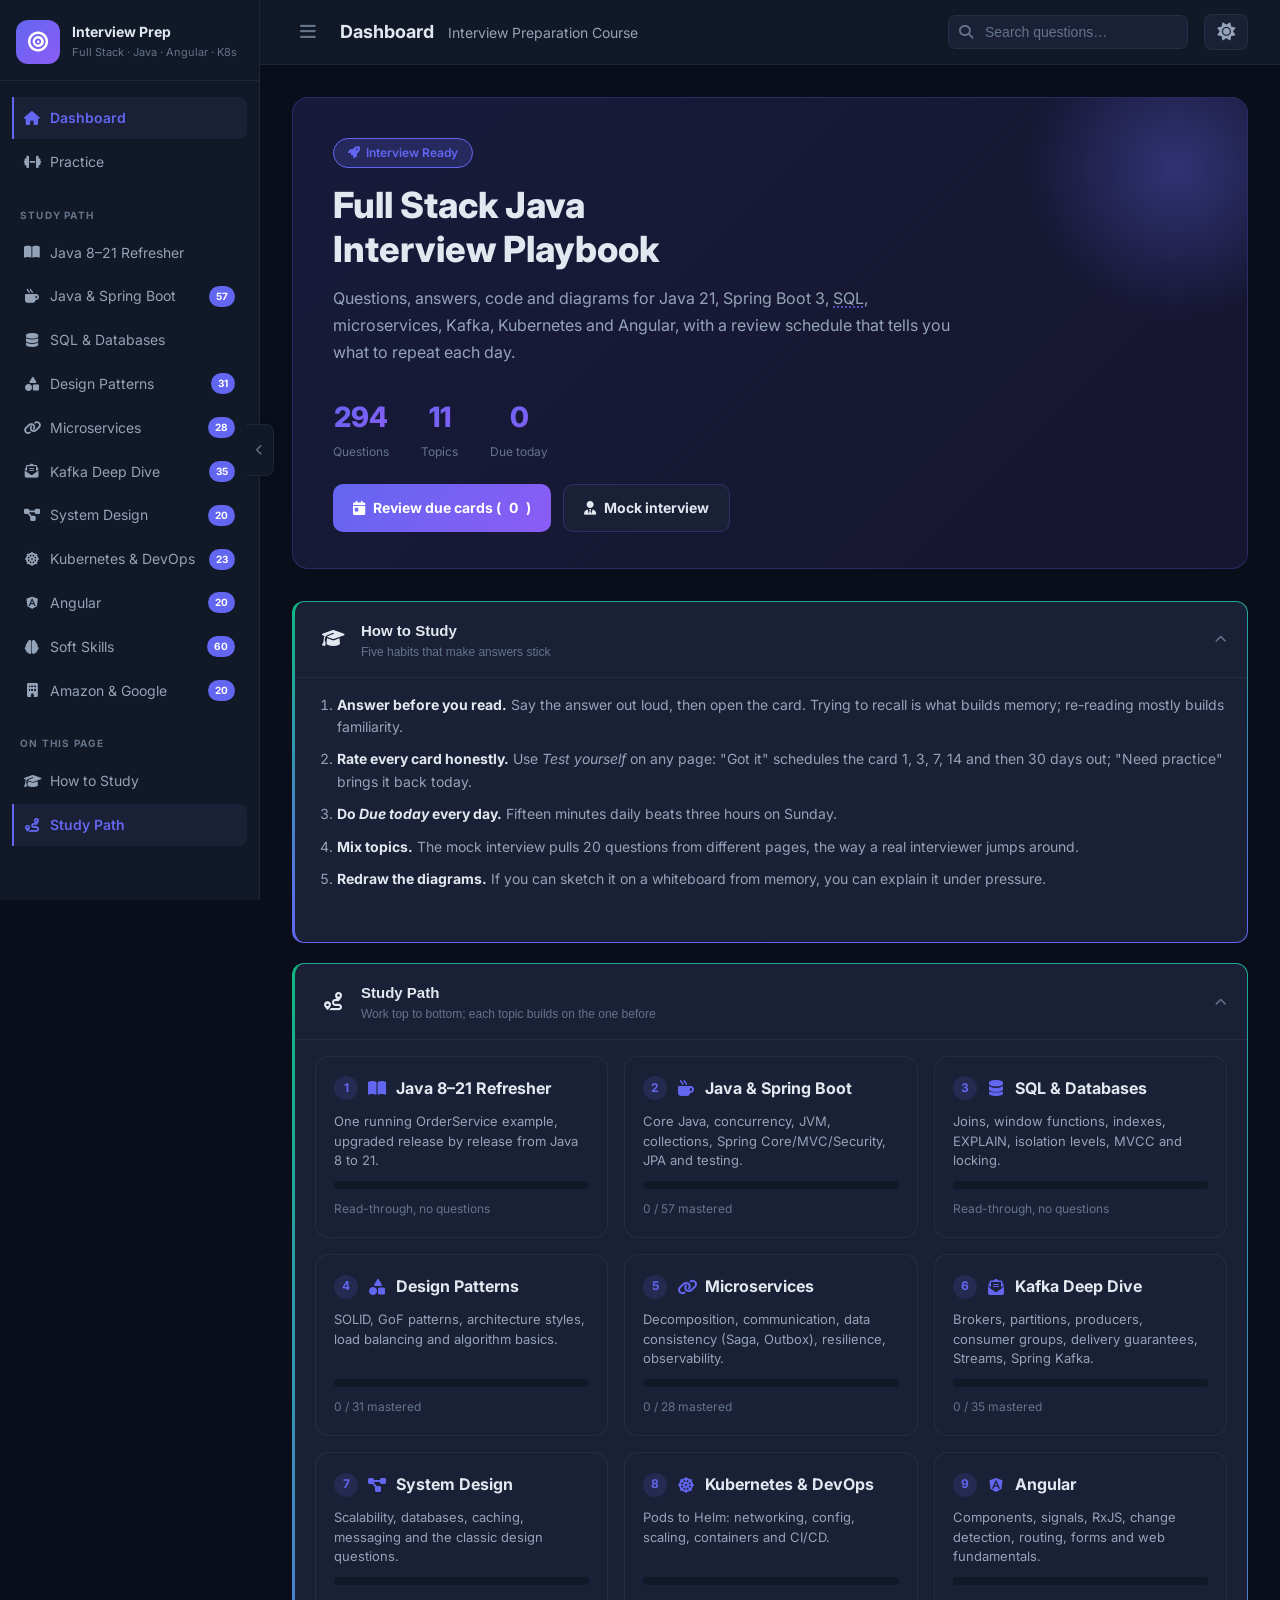
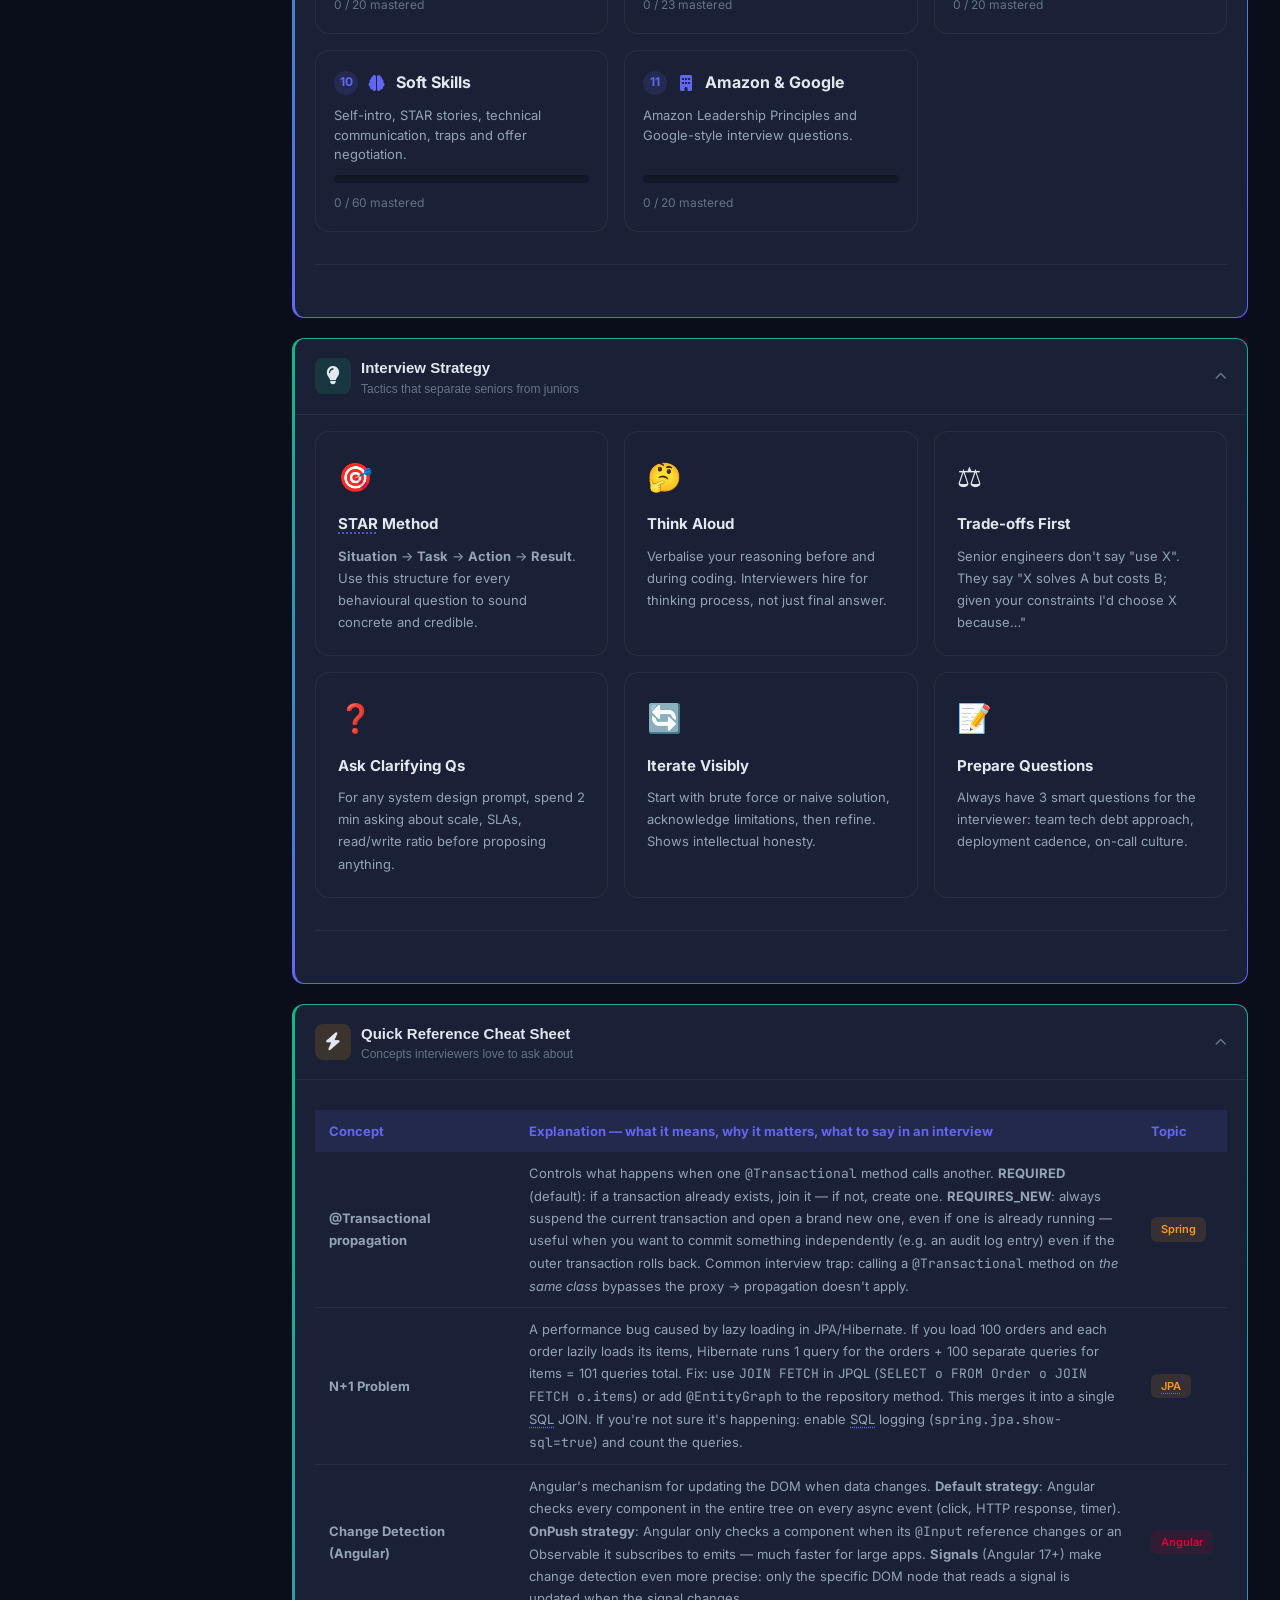
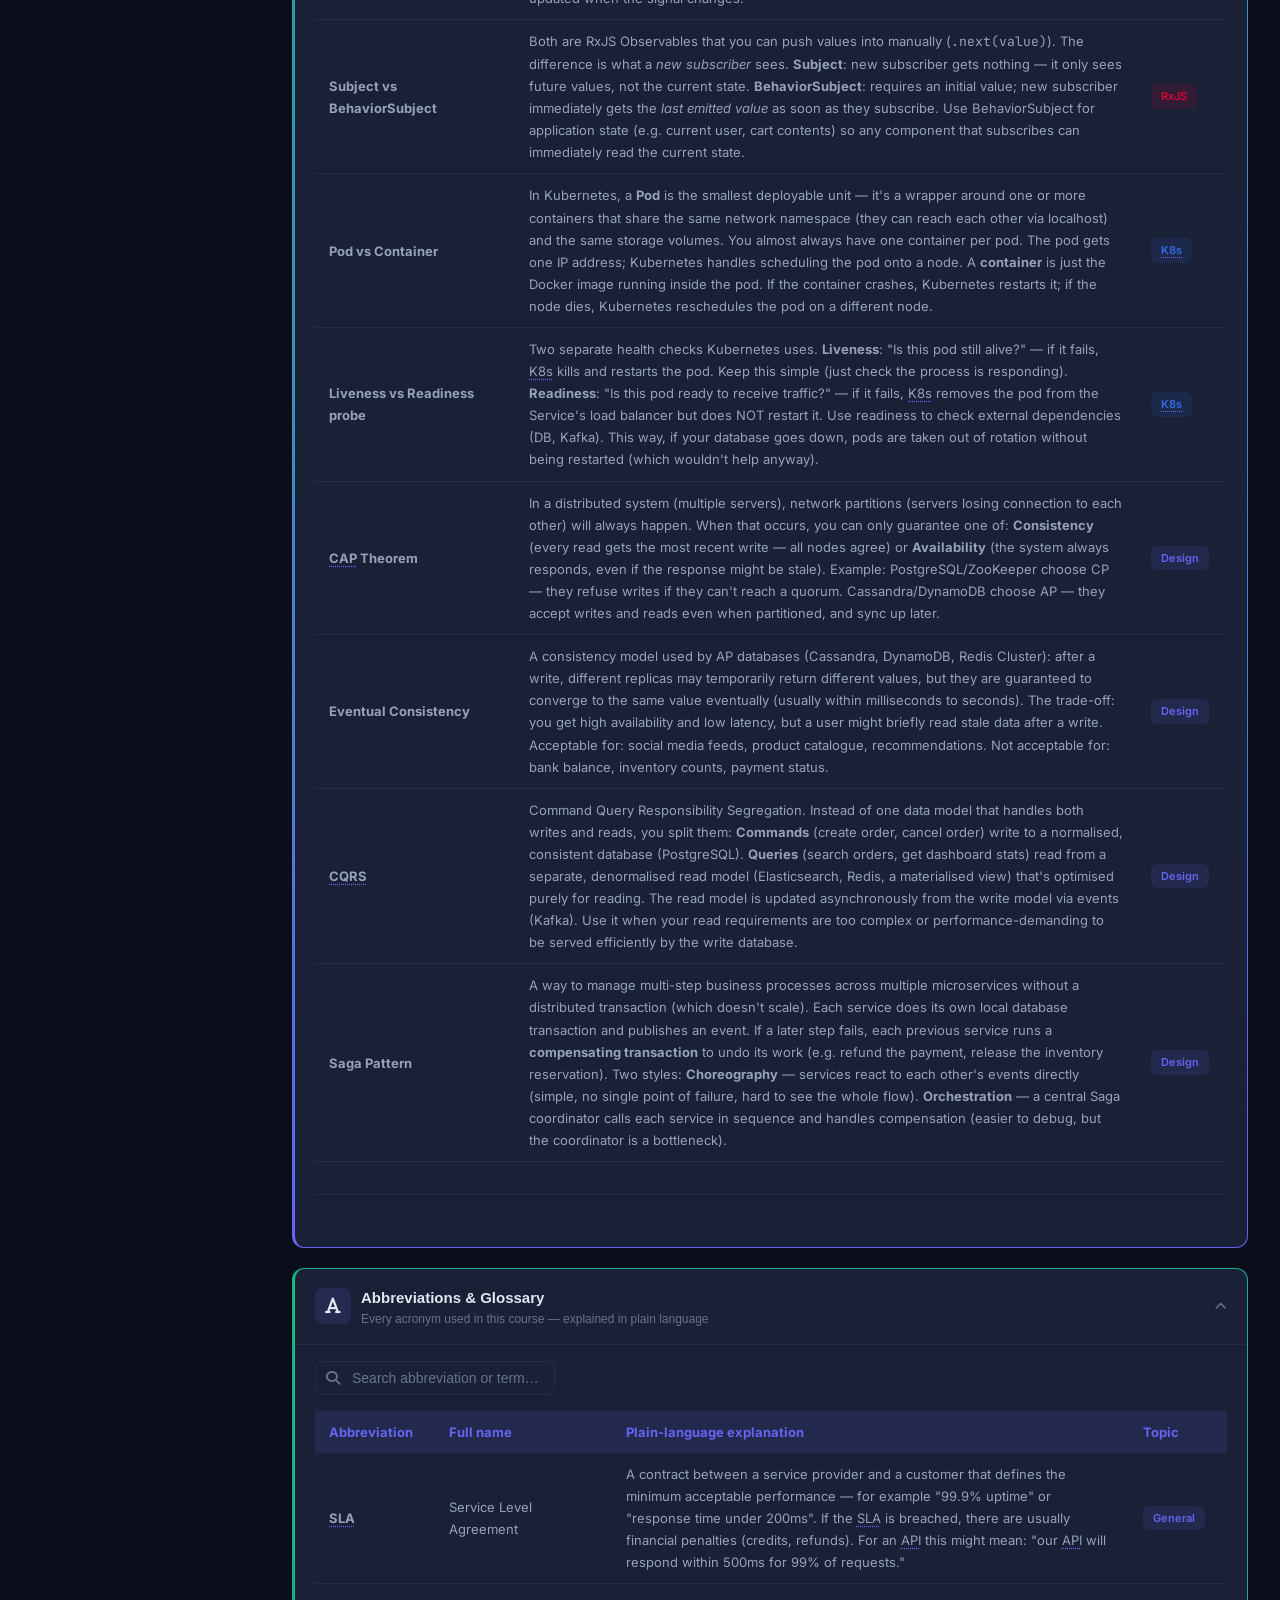
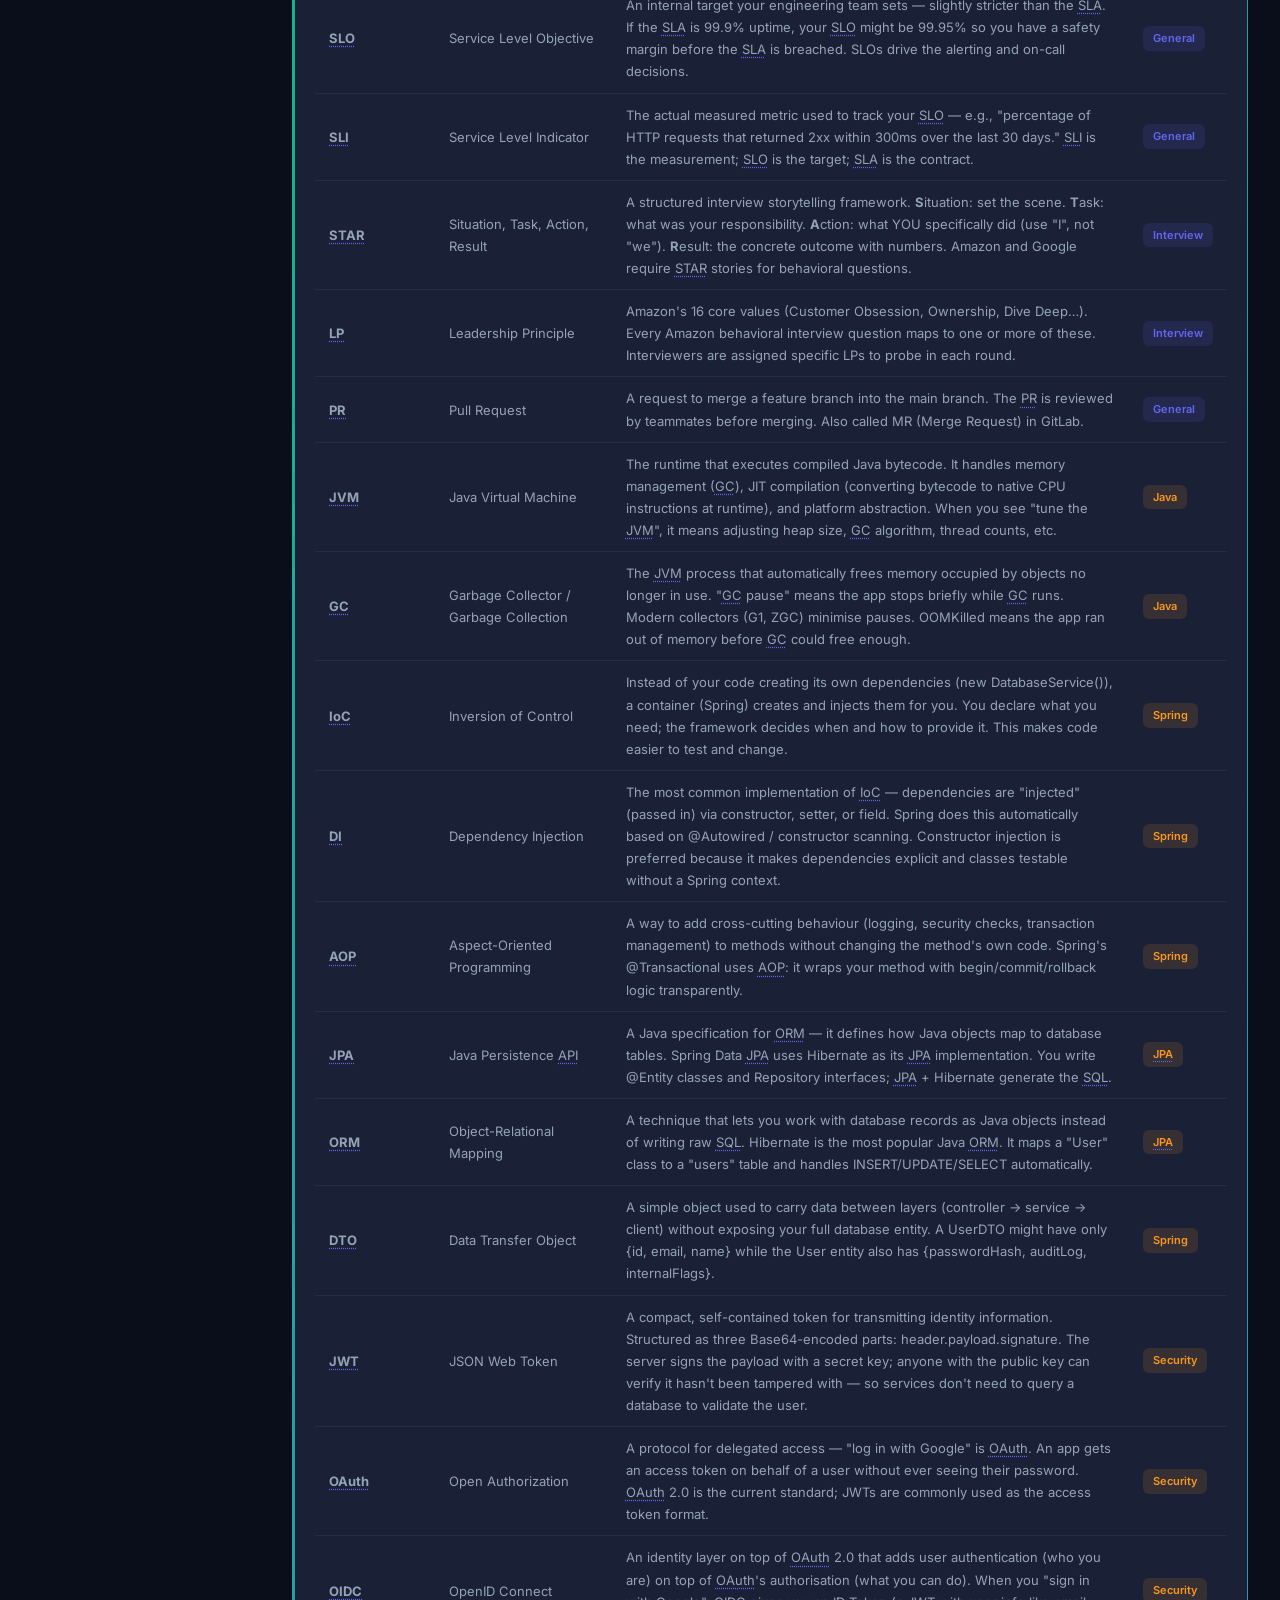
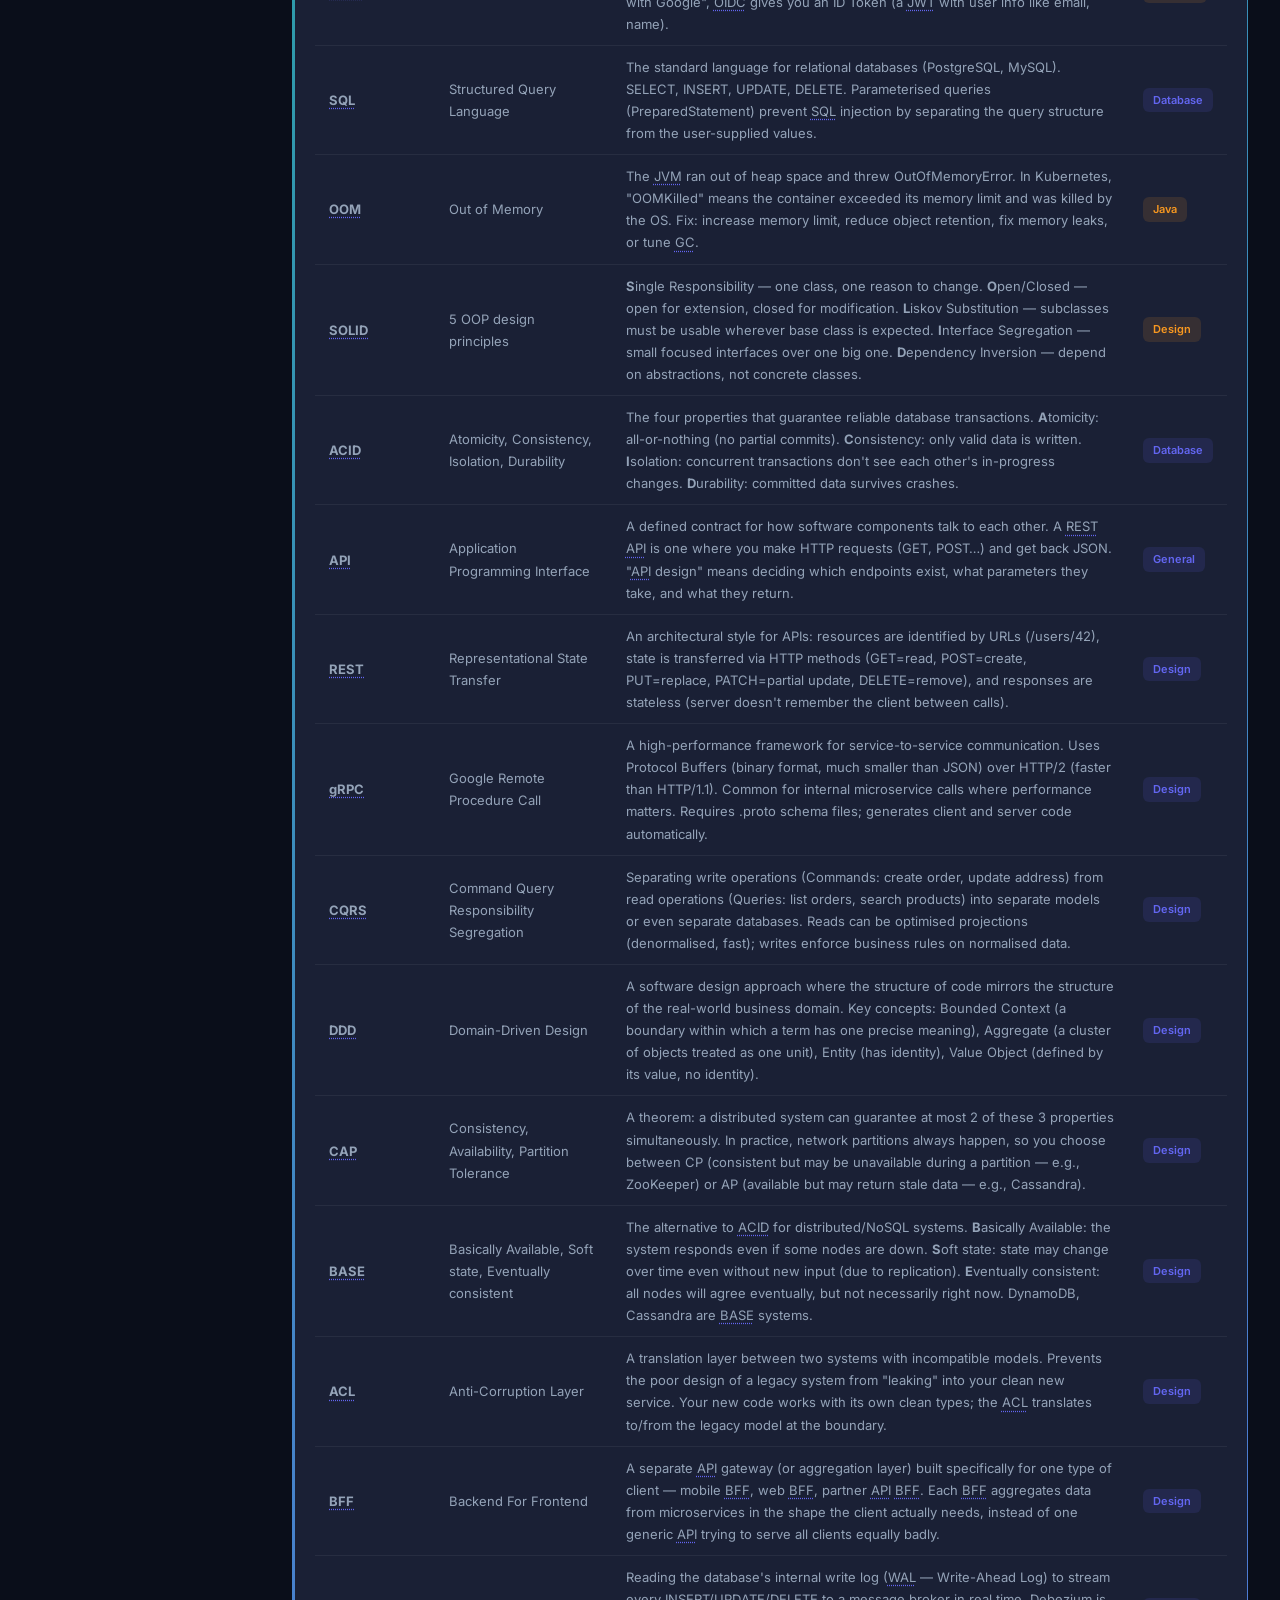
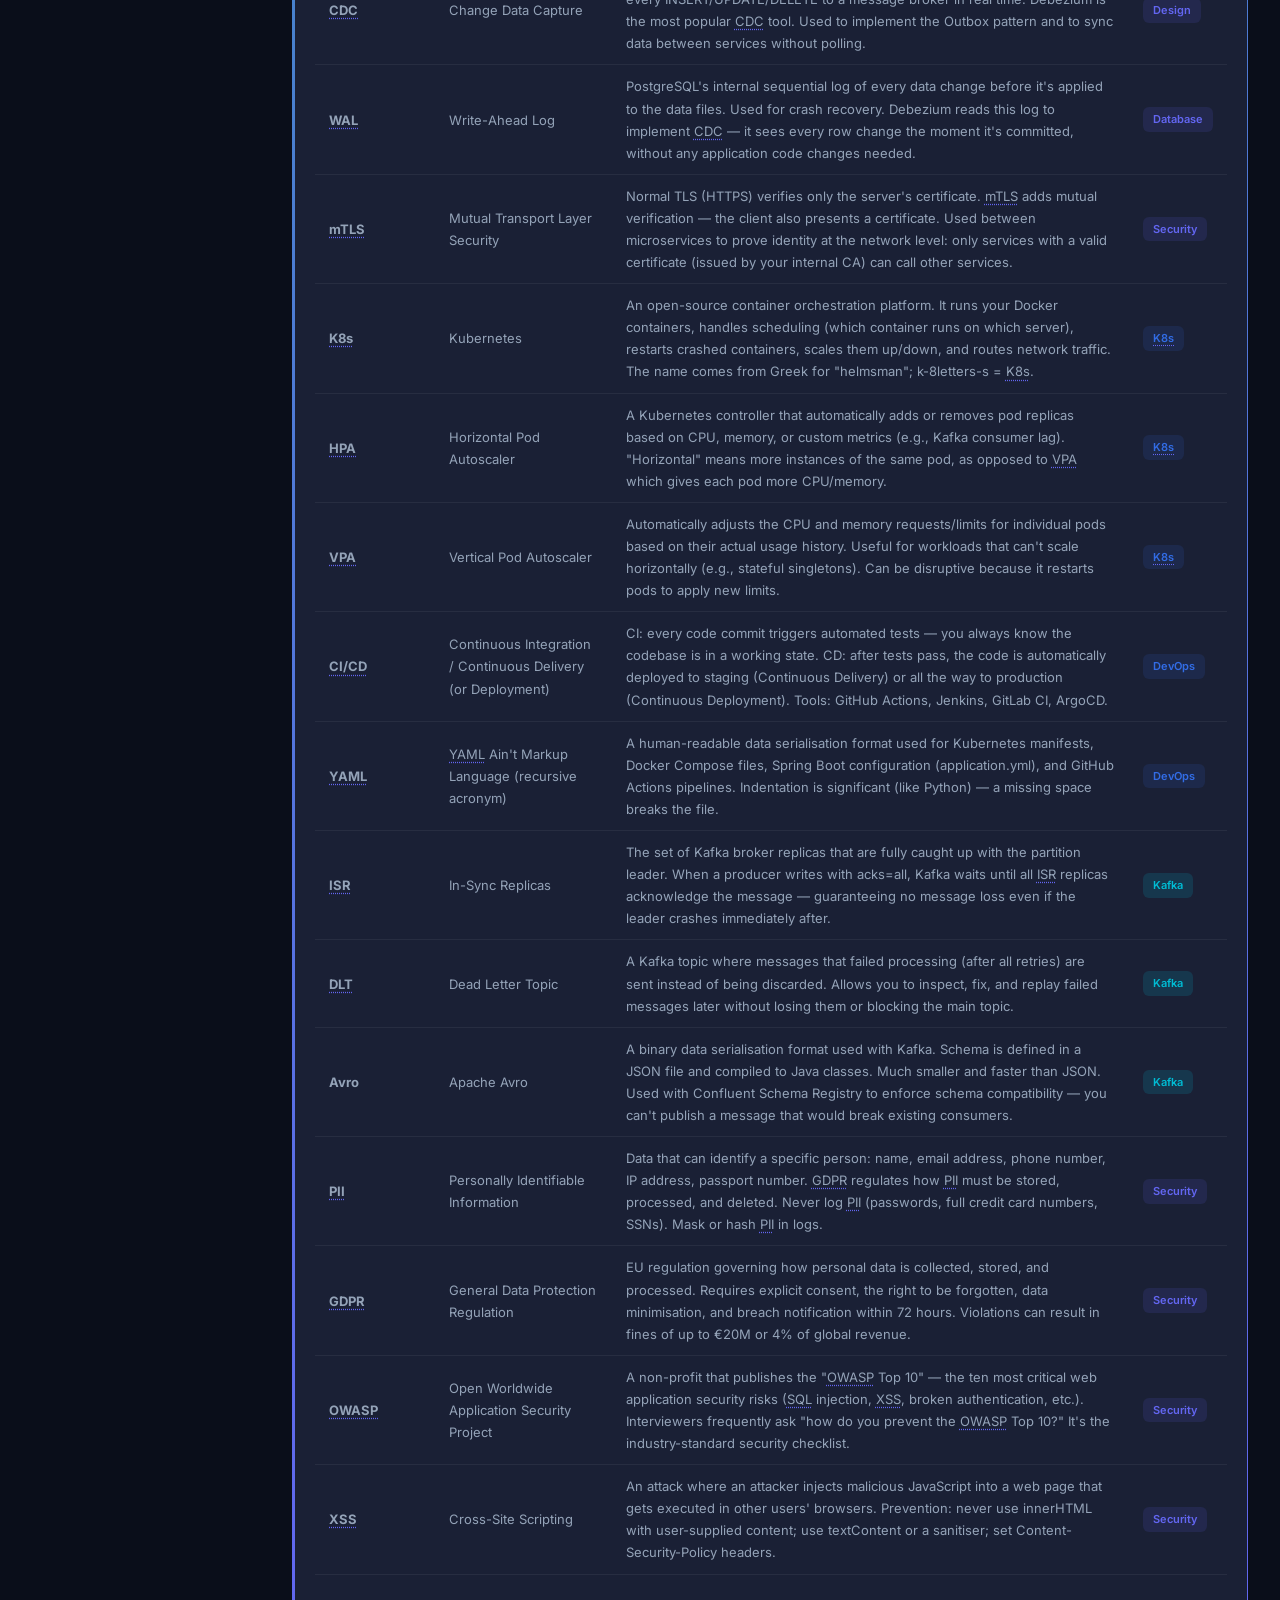
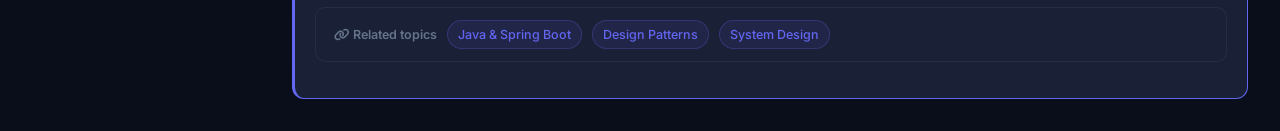
==== commit 98e0cf67: "Packages D+F: Test yourself quiz with Leitner review, Practice hub, study-path dashboard; general.ht" ====
--- a/index.html
+++ b/index.html
@@ -31,113 +31,45 @@
 
       <!-- Hero -->
       <div class="hero">
-        <div class="hero-badge">🚀 Interview Ready</div>
-        <h1>Full Stack Developer<br>Interview Playbook</h1>
-        <p>Comprehensive Q&amp;A, code examples, and insider tips for Java Spring Boot, Angular, Kubernetes, and System Design interviews. Click any topic to start.</p>
+        <div class="hero-badge"><i class="fa-solid fa-rocket"></i> Interview Ready</div>
+        <h1>Full Stack Java<br>Interview Playbook</h1>
+        <p>Questions, answers, code and diagrams for Java 21, Spring Boot 3, SQL, microservices, Kafka, Kubernetes and Angular, with a review schedule that tells you what to repeat each day.</p>
         <div class="hero-stats">
-          <div class="hero-stat"><div class="num">113</div><div class="lbl">Questions</div></div>
-          <div class="hero-stat"><div class="num">4</div><div class="lbl">Topic Areas</div></div>
-          <div class="hero-stat"><div class="num">50+</div><div class="lbl">Code Examples</div></div>
-          <div class="hero-stat"><div class="num">3</div><div class="lbl">Difficulty Levels</div></div>
-        </div>
-      </div>
-
-      <!-- Topic Cards -->
-      <div class="section-header">
-        <div class="section-icon" style="background:rgba(99,102,241,.15)"><i class="fa-solid fa-book-open"></i></div>
+          <div class="hero-stat"><div class="num" data-total-questions></div><div class="lbl">Questions</div></div>
+          <div class="hero-stat"><div class="num" data-total-topics></div><div class="lbl">Topics</div></div>
+          <div class="hero-stat"><div class="num" data-due-count></div><div class="lbl">Due today</div></div>
+        </div>
+        <div class="hero-actions">
+          <a class="btn-primary" href="final-exam.html?mode=due"><i class="fa-solid fa-calendar-day"></i> Review due cards (<span data-due-count></span>)</a>
+          <a class="btn-secondary" href="final-exam.html"><i class="fa-solid fa-user-tie"></i> Mock interview</a>
+        </div>
+      </div>
+
+      <!-- How to study -->
+      <div class="section-header" id="how-to-study">
+        <div class="section-icon chip-success"><i class="fa-solid fa-graduation-cap"></i></div>
         <div>
-          <h2>Study Topics</h2>
-          <p>Click a card to open the full question set</p>
-        </div>
-      </div>
-
-      <div class="topic-grid">
-
-        <a class="topic-card java" href="java-spring.html">
-          <div class="topic-card-icon"><i class="fa-solid fa-mug-hot"></i></div>
-          <h3>Java &amp; Spring Boot</h3>
-          <p>Core Java 17–21, Spring IoC/DI, REST APIs, Security, JPA/Hibernate, transactions, and microservices patterns.</p>
-          <div class="topic-card-meta">
-            <span class="tag java">Java 21</span>
-            <span class="tag java">Spring Boot 3</span>
-            <span class="tag java">35 Q</span>
-            <span class="topic-card-arrow">→</span>
-          </div>
-        </a>
-
-        <a class="topic-card angular" href="angular.html">
-          <div class="topic-card-icon"><i class="fa-brands fa-angular"></i></div>
-          <h3>Angular</h3>
-          <p>Components, lifecycle hooks, RxJS, change detection, lazy loading, standalone components, signals, and testing.</p>
-          <div class="topic-card-meta">
-            <span class="tag angular">Angular 17+</span>
-            <span class="tag angular">RxJS</span>
-            <span class="tag angular">28 Q</span>
-            <span class="topic-card-arrow">→</span>
-          </div>
-        </a>
-
-        <a class="topic-card k8s" href="kubernetes-devops.html">
-          <div class="topic-card-icon"><i class="fa-solid fa-dharmachakra"></i></div>
-          <h3>Kubernetes &amp; DevOps</h3>
-          <p>Pods, deployments, services, Helm, HPA, probes, resource management, CI/CD pipelines, Docker, and GitOps.</p>
-          <div class="topic-card-meta">
-            <span class="tag k8s">K8s</span>
-            <span class="tag k8s">Docker</span>
-            <span class="tag k8s">30 Q</span>
-            <span class="topic-card-arrow">→</span>
-          </div>
-        </a>
-
-        <a class="topic-card system" href="system-design.html">
-          <div class="topic-card-icon"><i class="fa-solid fa-diagram-project"></i></div>
-          <h3>System Design</h3>
-          <p>Scalability, caching, load balancing, database sharding, event-driven architecture, CAP theorem, microservices vs monolith.</p>
-          <div class="topic-card-meta">
-            <span class="tag">Distributed</span>
-            <span class="tag">Microservices</span>
-            <span class="tag">20 Q</span>
-            <span class="topic-card-arrow">→</span>
-          </div>
-        </a>
-
-        <a class="topic-card" style="background:linear-gradient(135deg,rgba(0,188,212,.1),rgba(0,188,212,.04));border-color:rgba(0,188,212,.3)" href="kafka.html">
-          <div class="topic-card-icon"><i class="fa-solid fa-envelope-open-text"></i></div>
-          <h3>Kafka Deep Dive</h3>
-          <p>Brokers, partitions, producers, consumers, Kafka Streams, Schema Registry, Debezium CDC, Spring Kafka, testing patterns.</p>
-          <div class="topic-card-meta">
-            <span class="tag chip-cyan">Kafka</span>
-            <span class="tag chip-cyan">Streams</span>
-            <span class="tag chip-cyan">30 Q</span>
-            <span class="topic-card-arrow">→</span>
-          </div>
-        </a>
-
-        <a class="topic-card" style="background:linear-gradient(135deg,rgba(16,185,129,.1),rgba(16,185,129,.04));border-color:rgba(16,185,129,.3)" href="microservices.html">
-          <div class="topic-card-icon"><i class="fa-solid fa-link"></i></div>
-          <h3>Microservices</h3>
-          <p>DDD, Bounded Contexts, Saga pattern, CQRS, Event Sourcing, Circuit Breaker, Strangler Fig migration, observability, security.</p>
-          <div class="topic-card-meta">
-            <span class="tag chip-success">DDD</span>
-            <span class="tag chip-success">Resilience4j</span>
-            <span class="tag chip-success">28 Q</span>
-            <span class="topic-card-arrow">→</span>
-          </div>
-        </a>
-
-        <a class="topic-card" style="background:linear-gradient(135deg,rgba(255,153,0,.1),rgba(66,133,244,.06));border-color:rgba(255,153,0,.3)" href="big-tech.html">
-          <div class="topic-card-icon"><i class="fa-solid fa-building"></i></div>
-          <h3>Amazon &amp; Google</h3>
-          <p>All 16 Amazon Leadership Principles with STAR frameworks. Google Googleyness, cognitive ability, behavioral and technical questions.</p>
-          <div class="topic-card-meta">
-            <span class="tag chip-aws">Amazon LPs</span>
-            <span class="tag chip-gcp">Google</span>
-            <span class="tag">40 Q</span>
-            <span class="topic-card-arrow">→</span>
-          </div>
-        </a>
-
-      </div>
+          <h2>How to Study</h2>
+          <p>Five habits that make answers stick</p>
+        </div>
+      </div>
+      <ol class="study-steps">
+        <li><strong>Answer before you read.</strong> Say the answer out loud, then open the card. Trying to recall is what builds memory; re-reading mostly builds familiarity.</li>
+        <li><strong>Rate every card honestly.</strong> Use <em>Test yourself</em> on any page: "Got it" schedules the card 1, 3, 7, 14 and then 30 days out; "Need practice" brings it back today.</li>
+        <li><strong>Do <em>Due today</em> every day.</strong> Fifteen minutes daily beats three hours on Sunday.</li>
+        <li><strong>Mix topics.</strong> The mock interview pulls 20 questions from different pages, the way a real interviewer jumps around.</li>
+        <li><strong>Redraw the diagrams.</strong> If you can sketch it on a whiteboard from memory, you can explain it under pressure.</li>
+      </ol>
+
+      <!-- Study path -->
+      <div class="section-header" id="study-path">
+        <div class="section-icon chip-accent"><i class="fa-solid fa-route"></i></div>
+        <div>
+          <h2>Study Path</h2>
+          <p>Work top to bottom; each topic builds on the one before</p>
+        </div>
+      </div>
+      <div class="study-path" id="studyPath"></div>
 
       <hr class="divider">
 
@@ -150,42 +82,42 @@
         </div>
       </div>
 
-      <div class="topic-grid" style="grid-template-columns: repeat(auto-fill, minmax(240px, 1fr))">
-
-        <div style="background:var(--bg-card);border:1px solid var(--border-subtle);border-radius:14px;padding:22px">
-          <div style="font-size:28px;margin-bottom:10px">🎯</div>
-          <h3 style="font-size:15px;margin-bottom:8px">STAR Method</h3>
-          <p style="font-size:13px;color:var(--text-secondary)"><strong>Situation</strong> → <strong>Task</strong> → <strong>Action</strong> → <strong>Result</strong>. Use this structure for every behavioural question to sound concrete and credible.</p>
-        </div>
-
-        <div style="background:var(--bg-card);border:1px solid var(--border-subtle);border-radius:14px;padding:22px">
-          <div style="font-size:28px;margin-bottom:10px">🤔</div>
-          <h3 style="font-size:15px;margin-bottom:8px">Think Aloud</h3>
-          <p style="font-size:13px;color:var(--text-secondary)">Verbalise your reasoning before and during coding. Interviewers hire for thinking process, not just final answer.</p>
-        </div>
-
-        <div style="background:var(--bg-card);border:1px solid var(--border-subtle);border-radius:14px;padding:22px">
-          <div style="font-size:28px;margin-bottom:10px">⚖️</div>
-          <h3 style="font-size:15px;margin-bottom:8px">Trade-offs First</h3>
-          <p style="font-size:13px;color:var(--text-secondary)">Senior engineers don't say "use X". They say "X solves A but costs B; given your constraints I'd choose X because…"</p>
-        </div>
-
-        <div style="background:var(--bg-card);border:1px solid var(--border-subtle);border-radius:14px;padding:22px">
-          <div style="font-size:28px;margin-bottom:10px">❓</div>
-          <h3 style="font-size:15px;margin-bottom:8px">Ask Clarifying Qs</h3>
-          <p style="font-size:13px;color:var(--text-secondary)">For any system design prompt, spend 2 min asking about scale, SLAs, read/write ratio before proposing anything.</p>
-        </div>
-
-        <div style="background:var(--bg-card);border:1px solid var(--border-subtle);border-radius:14px;padding:22px">
-          <div style="font-size:28px;margin-bottom:10px">🔄</div>
-          <h3 style="font-size:15px;margin-bottom:8px">Iterate Visibly</h3>
-          <p style="font-size:13px;color:var(--text-secondary)">Start with brute force or naive solution, acknowledge limitations, then refine. Shows intellectual honesty.</p>
-        </div>
-
-        <div style="background:var(--bg-card);border:1px solid var(--border-subtle);border-radius:14px;padding:22px">
-          <div style="font-size:28px;margin-bottom:10px">📝</div>
-          <h3 style="font-size:15px;margin-bottom:8px">Prepare Questions</h3>
-          <p style="font-size:13px;color:var(--text-secondary)">Always have 3 smart questions for the interviewer: team tech debt approach, deployment cadence, on-call culture.</p>
+      <div class="tip-grid">
+
+        <div class="tip-card">
+          <div class="tip-emoji">🎯</div>
+          <h3>STAR Method</h3>
+          <p><strong>Situation</strong> → <strong>Task</strong> → <strong>Action</strong> → <strong>Result</strong>. Use this structure for every behavioural question to sound concrete and credible.</p>
+        </div>
+
+        <div class="tip-card">
+          <div class="tip-emoji">🤔</div>
+          <h3>Think Aloud</h3>
+          <p>Verbalise your reasoning before and during coding. Interviewers hire for thinking process, not just final answer.</p>
+        </div>
+
+        <div class="tip-card">
+          <div class="tip-emoji">⚖️</div>
+          <h3>Trade-offs First</h3>
+          <p>Senior engineers don't say "use X". They say "X solves A but costs B; given your constraints I'd choose X because…"</p>
+        </div>
+
+        <div class="tip-card">
+          <div class="tip-emoji">❓</div>
+          <h3>Ask Clarifying Qs</h3>
+          <p>For any system design prompt, spend 2 min asking about scale, SLAs, read/write ratio before proposing anything.</p>
+        </div>
+
+        <div class="tip-card">
+          <div class="tip-emoji">🔄</div>
+          <h3>Iterate Visibly</h3>
+          <p>Start with brute force or naive solution, acknowledge limitations, then refine. Shows intellectual honesty.</p>
+        </div>
+
+        <div class="tip-card">
+          <div class="tip-emoji">📝</div>
+          <h3>Prepare Questions</h3>
+          <p>Always have 3 smart questions for the interviewer: team tech debt approach, deployment cadence, on-call culture.</p>
         </div>
 
       </div>
--- a/css/styles.css
+++ b/css/styles.css
@@ -1098,3 +1098,97 @@
   max-height: 100000px; padding: 16px 20px 20px; border-top-width: 1px;
 }
 a.sidebar-logo, a.sidebar-logo:hover { color: inherit; text-decoration: none; }
+.deep-dive { display: inline-flex; align-items: center; gap: 6px; font-weight: 600; font-size: 13px; margin-top: 8px; }
+
+/* ── Trap cards (soft-skills) ── */
+.trap-card { background: linear-gradient(135deg, rgba(239,68,68,.08), rgba(239,68,68,.03)); border: 1px solid rgba(239,68,68,.3); border-radius: 14px; padding: 20px 22px; margin-bottom: 14px; }
+.trap-card h4 { color: #ef4444; font-size: 14px; margin-bottom: 6px; text-transform: uppercase; letter-spacing: .5px; }
+.trap-card p { font-size: 14px; color: var(--text-secondary); margin-bottom: 8px; }
+.trap-card .what-they-want { font-size: 13px; background: var(--bg-secondary); border-radius: 8px; padding: 10px 14px; margin: 8px 0; }
+.trap-card .what-they-want strong { color: var(--warning); }
+.good-answer, .bad-answer { border-radius: 10px; padding: 14px 16px; margin: 8px 0; font-size: 13px; }
+.good-answer { background: rgba(16,185,129,.08); border: 1px solid rgba(16,185,129,.25); }
+.bad-answer { background: rgba(239,68,68,.08); border: 1px solid rgba(239,68,68,.25); }
+.good-answer::before, .bad-answer::before { font-weight: 700; display: block; margin-bottom: 4px; }
+.good-answer::before { content: "Say this:"; color: #10b981; }
+.bad-answer::before { content: "Don't say:"; color: #ef4444; }
+
+/* ── Test yourself quiz (js/quiz.js) ── */
+.quiz-fab { position: fixed; bottom: 24px; right: 24px; z-index: 900; background: linear-gradient(135deg, var(--accent), var(--accent-2)); color: #fff; border: none; border-radius: 50px; padding: 12px 22px; font: 700 14px 'Inter', sans-serif; cursor: pointer; box-shadow: 0 4px 20px var(--accent-glow); display: flex; align-items: center; gap: 8px; transition: transform .15s; }
+.quiz-fab:hover { transform: translateY(-2px); }
+.quiz-overlay { display: none; position: fixed; inset: 0; background: rgba(0,0,0,.7); z-index: 1000; align-items: center; justify-content: center; padding: 16px; }
+.quiz-overlay.active { display: flex; }
+.quiz-modal { background: var(--bg-card); border: 1px solid var(--border); border-radius: 18px; max-width: 760px; width: 100%; max-height: calc(100vh - 32px); overflow-y: auto; padding: 32px; position: relative; color: var(--text-primary); }
+.quiz-close { position: absolute; top: 14px; right: 16px; background: none; border: none; color: var(--text-muted); font-size: 20px; cursor: pointer; }
+.quiz-close:hover { color: var(--text-primary); }
+.quiz-progress-bar { height: 6px; background: var(--border-subtle); border-radius: 99px; margin-bottom: 20px; overflow: hidden; }
+.quiz-progress-fill { height: 100%; background: linear-gradient(90deg, var(--accent), var(--accent-2)); transition: width .3s; }
+.quiz-meta { display: flex; gap: 10px; align-items: center; margin-bottom: 14px; flex-wrap: wrap; font-size: 12px; color: var(--text-muted); }
+.quiz-topic { padding: 3px 10px; border-radius: 10px; background: var(--bg-secondary); color: var(--text-secondary); font-weight: 600; }
+.quiz-diff-badge { font-size: 11px; font-weight: 700; padding: 3px 10px; border-radius: 10px; }
+.quiz-diff-badge.easy { background: rgba(16,185,129,.15); color: var(--success); }
+.quiz-diff-badge.medium { background: rgba(245,158,11,.15); color: var(--warning); }
+.quiz-diff-badge.hard { background: rgba(239,68,68,.15); color: var(--danger); }
+.quiz-question { font-size: 18px; font-weight: 700; line-height: 1.5; margin-bottom: 18px; }
+.quiz-answer-box { display: none; border-top: 1px solid var(--border-subtle); padding-top: 16px; margin-bottom: 18px; }
+.quiz-answer-box.visible { display: block; }
+.qa-answer.quiz-answer { display: block; padding: 0; border: none; }
+.quiz-actions { display: flex; gap: 10px; flex-wrap: wrap; }
+.quiz-actions-center { justify-content: center; }
+.quiz-btn { border: 1px solid transparent; border-radius: 10px; padding: 10px 18px; font: 700 13px 'Inter', sans-serif; cursor: pointer; display: inline-flex; align-items: center; gap: 6px; }
+.quiz-btn:hover { opacity: .85; }
+.quiz-btn.reveal { background: rgba(99,102,241,.15); color: var(--accent); border-color: var(--border); }
+.quiz-btn.got-it { background: rgba(16,185,129,.15); color: var(--success); border-color: rgba(16,185,129,.35); }
+.quiz-btn.hard-btn { background: rgba(239,68,68,.12); color: var(--danger); border-color: rgba(239,68,68,.35); }
+.quiz-btn.skip { background: var(--bg-secondary); color: var(--text-muted); }
+.quiz-btn.primary { background: linear-gradient(135deg, var(--accent), var(--accent-2)); color: #fff; }
+.quiz-hint { margin-top: 14px; font-size: 12px; color: var(--text-muted); }
+.quiz-score-panel { text-align: center; padding: 12px 0; }
+.quiz-score-panel h3 { font-size: 22px; font-weight: 800; margin-bottom: 8px; }
+.quiz-score-panel p { color: var(--text-secondary); margin-bottom: 20px; }
+.quiz-score-row { display: flex; justify-content: center; gap: 28px; margin-bottom: 24px; }
+.quiz-score-num { font-size: 32px; font-weight: 800; }
+.quiz-score-num.green { color: var(--success); }
+.quiz-score-num.red { color: var(--danger); }
+.quiz-score-num.grey { color: var(--text-muted); }
+.quiz-score-label { font-size: 11px; color: var(--text-muted); }
+@media (max-width: 640px) { .quiz-modal { padding: 24px 18px; } .quiz-fab { bottom: 16px; right: 16px; } }
+
+/* ── Practice hub (final-exam.html) ── */
+.practice-topics { margin-bottom: 20px; }
+.practice-stats { display: grid; grid-template-columns: repeat(auto-fit, minmax(140px, 1fr)); gap: 12px; margin-bottom: 20px; }
+.practice-stat { background: var(--bg-card); border: 1px solid var(--border-subtle); border-radius: var(--br-card); padding: 16px; text-align: center; }
+.practice-stat .num { font-size: 28px; font-weight: 800; color: var(--accent); }
+.practice-stat .lbl { font-size: 12px; color: var(--text-muted); }
+.practice-modes { display: grid; grid-template-columns: repeat(auto-fit, minmax(220px, 1fr)); gap: 16px; }
+.practice-mode { text-align: left; background: var(--bg-card); border: 1px solid var(--border); border-radius: var(--br-card); padding: 22px; color: var(--text-primary); font-family: inherit; cursor: pointer; transition: transform .15s, border-color .15s; }
+.practice-mode:hover:not(:disabled) { transform: translateY(-2px); border-color: var(--accent); }
+.practice-mode:disabled { opacity: .5; cursor: not-allowed; }
+.practice-mode i { font-size: 24px; color: var(--accent); margin-bottom: 10px; }
+.practice-mode h3 { font-size: 17px; margin-bottom: 6px; }
+.practice-mode p { font-size: 13px; color: var(--text-secondary); margin-bottom: 12px; }
+.practice-mode-count { font-size: 12px; font-weight: 700; color: var(--accent); }
+.practice-note { margin-top: 16px; padding: 14px 16px; border-radius: var(--r-lg); background: var(--bg-card); border: 1px solid var(--border-subtle); color: var(--text-secondary); font-size: 14px; }
+
+/* ── Dashboard (index.html) ── */
+.hero-actions { display: flex; gap: 12px; flex-wrap: wrap; margin-top: 22px; position: relative; }
+.btn-primary, .btn-secondary { display: inline-flex; align-items: center; gap: 8px; padding: 11px 20px; border-radius: 10px; font-weight: 700; font-size: 14px; text-decoration: none; }
+.btn-primary { background: linear-gradient(135deg, var(--accent), var(--accent-2)); color: #fff; }
+.btn-secondary { background: var(--bg-card); color: var(--text-primary); border: 1px solid var(--border); }
+.study-steps { margin: 0 0 32px; padding-left: 22px; display: grid; gap: 10px; color: var(--text-secondary); font-size: 14px; line-height: 1.6; }
+.study-steps strong { color: var(--text-primary); }
+.study-path { display: grid; grid-template-columns: repeat(auto-fill, minmax(280px, 1fr)); gap: 16px; margin-bottom: 32px; }
+.study-card { display: flex; flex-direction: column; gap: 10px; background: var(--bg-card); border: 1px solid var(--border-subtle); border-radius: var(--br-card); padding: 18px; color: var(--text-primary); text-decoration: none; transition: transform .15s, border-color .15s; }
+.study-card:hover { transform: translateY(-2px); border-color: var(--accent); }
+.study-card-head { display: flex; align-items: center; gap: 10px; }
+.study-card-head h3 { font-size: 16px; font-weight: 700; }
+.study-card-head i { color: var(--accent); width: 18px; text-align: center; }
+.study-step { flex: none; width: 24px; height: 24px; border-radius: 50%; background: rgba(99,102,241,.15); color: var(--accent); font-size: 12px; font-weight: 700; display: grid; place-items: center; }
+.study-card p { font-size: 13px; color: var(--text-secondary); line-height: 1.5; flex: 1; }
+.study-card-meta { display: flex; justify-content: space-between; font-size: 12px; color: var(--text-muted); }
+.study-due { color: var(--warning); font-weight: 700; }
+.tip-grid { display: grid; grid-template-columns: repeat(auto-fill, minmax(240px, 1fr)); gap: 16px; margin-bottom: 8px; }
+.tip-card { background: var(--bg-card); border: 1px solid var(--border-subtle); border-radius: 14px; padding: 22px; }
+.tip-emoji { font-size: 28px; margin-bottom: 10px; }
+.tip-card h3 { font-size: 15px; margin-bottom: 8px; }
+.tip-card p { font-size: 13px; color: var(--text-secondary); }
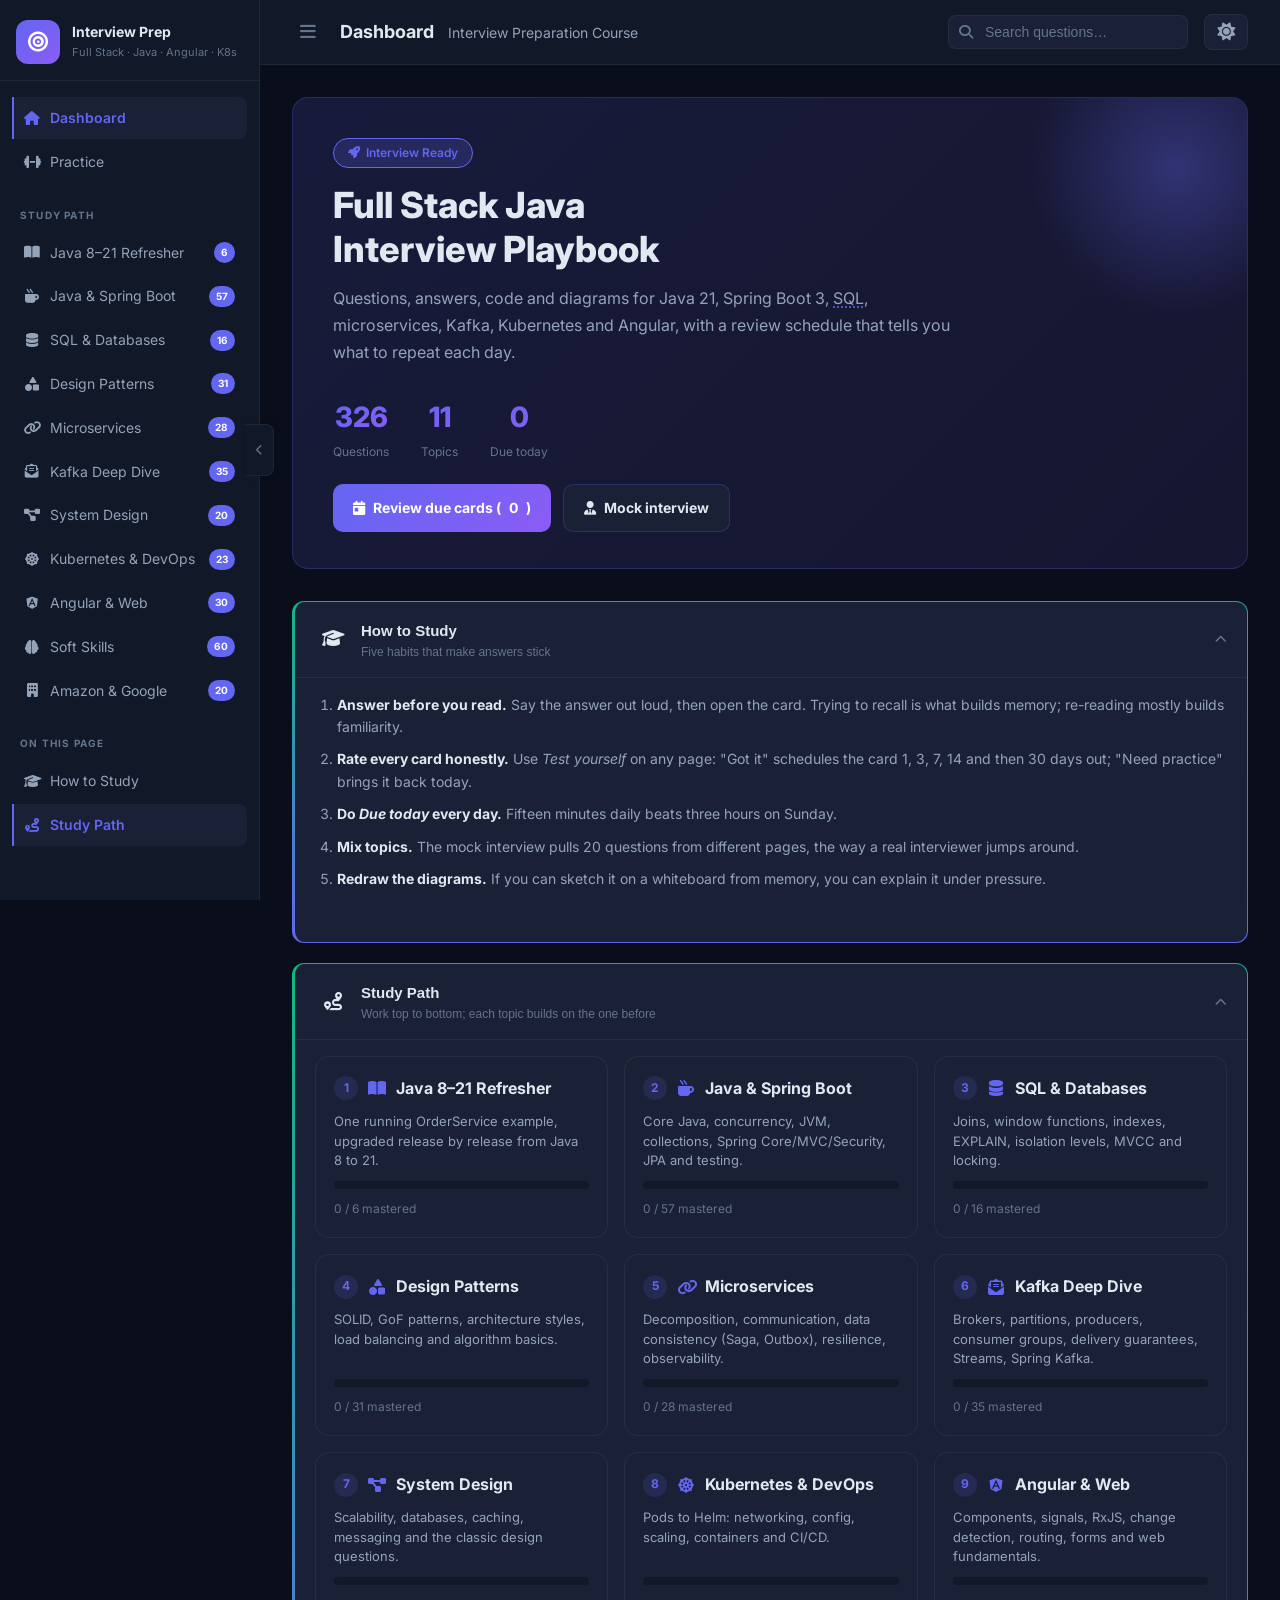
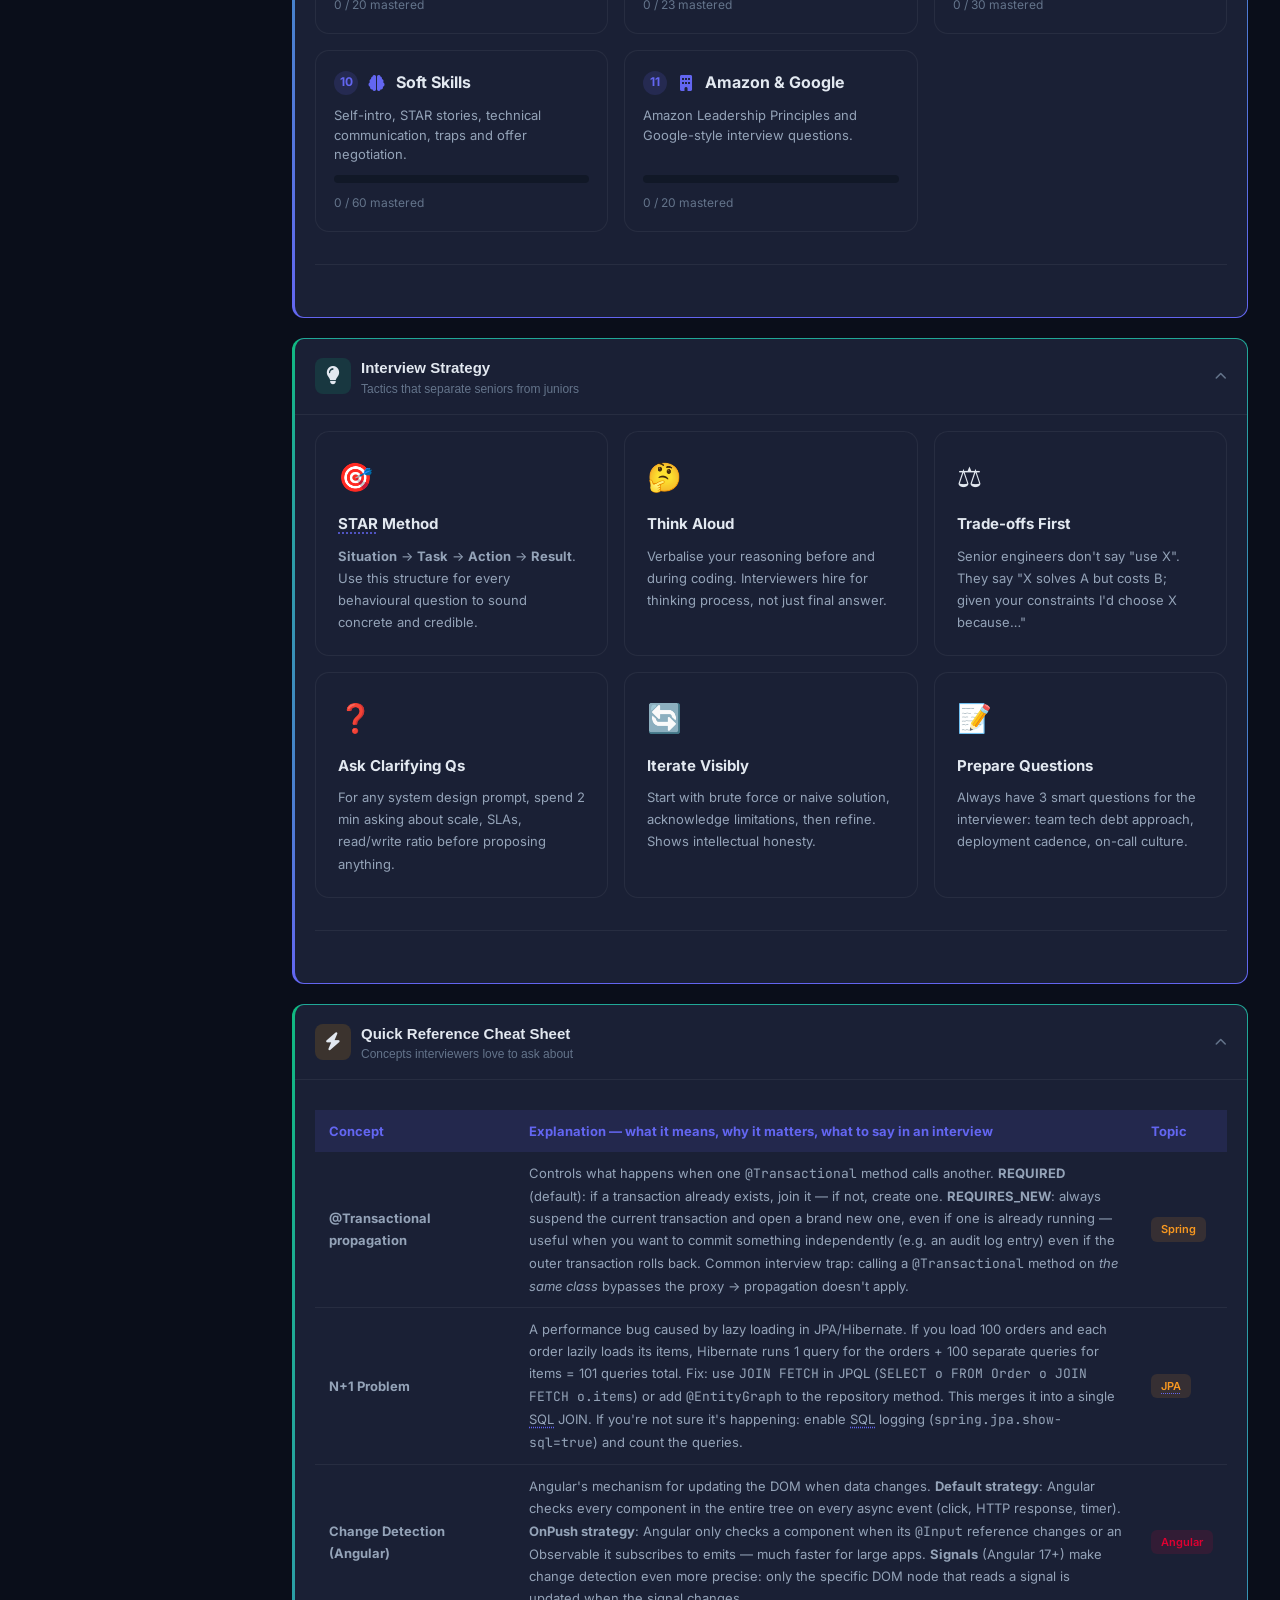
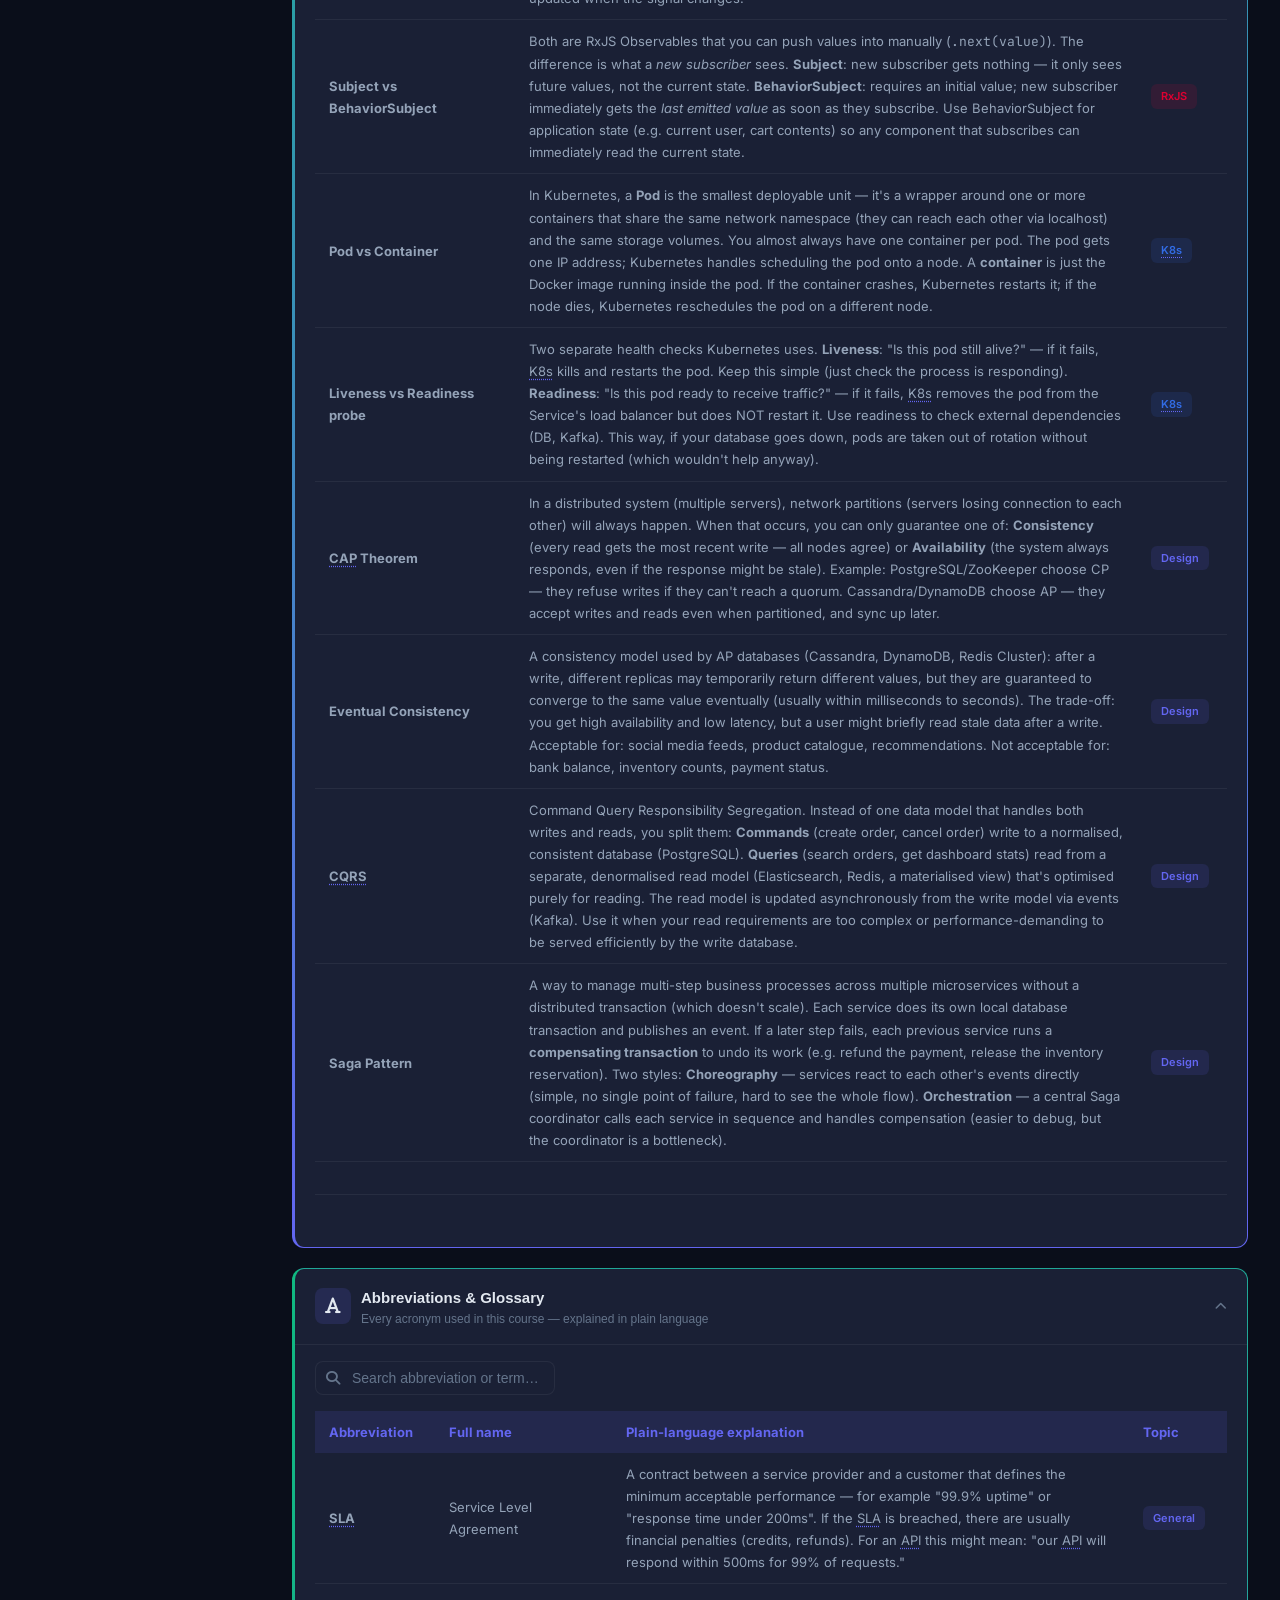
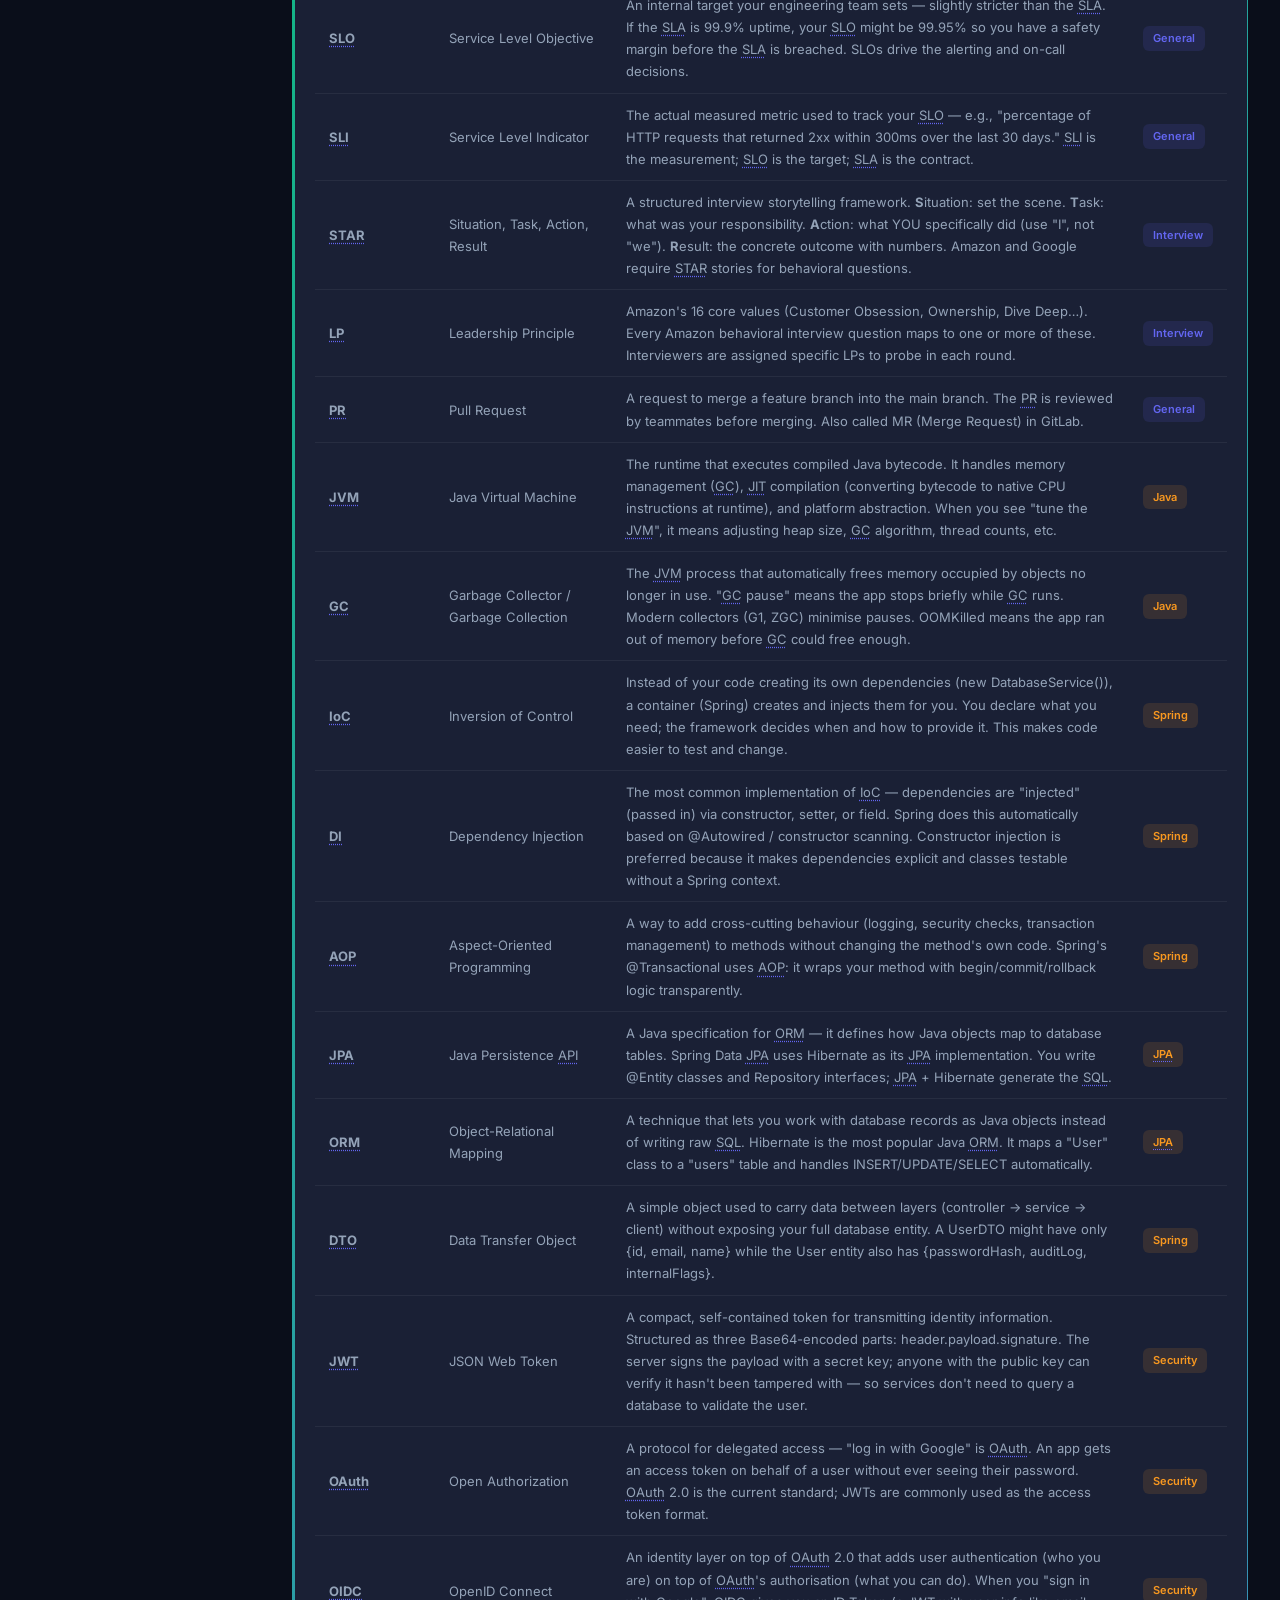
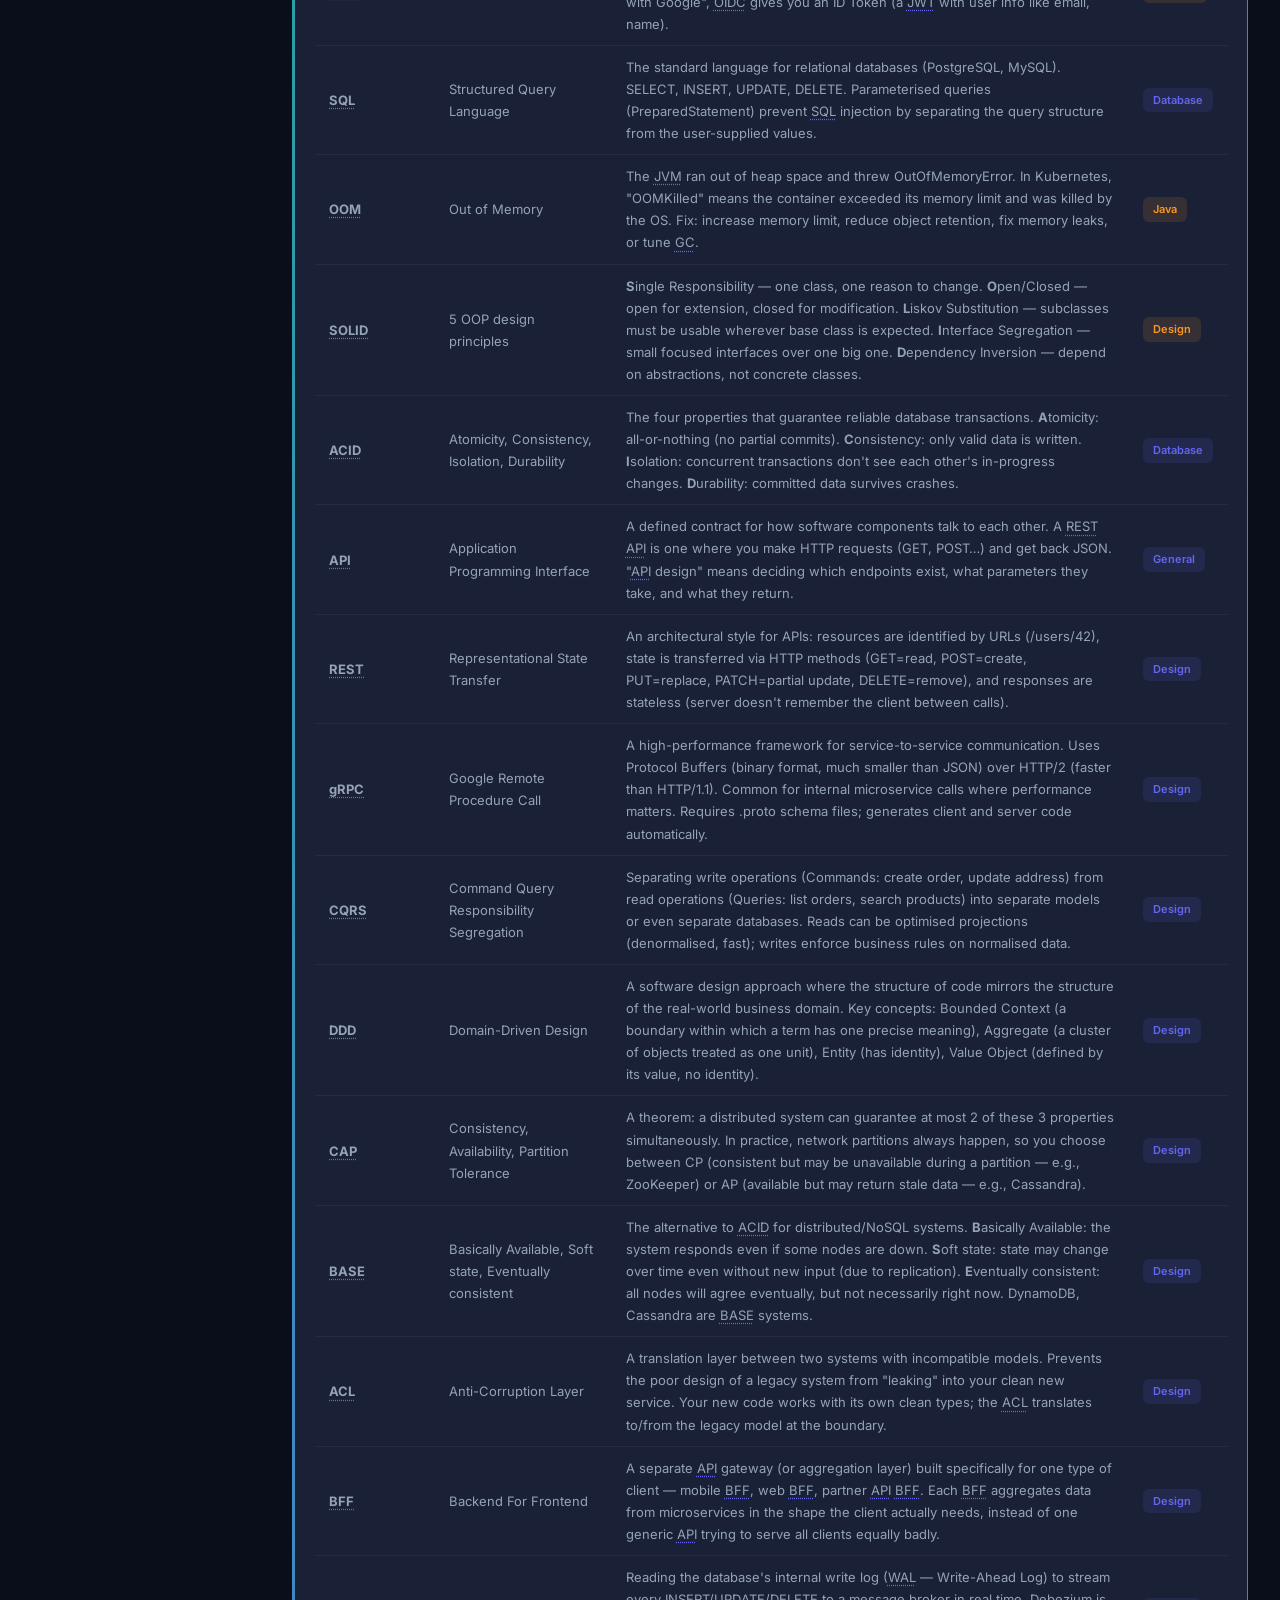
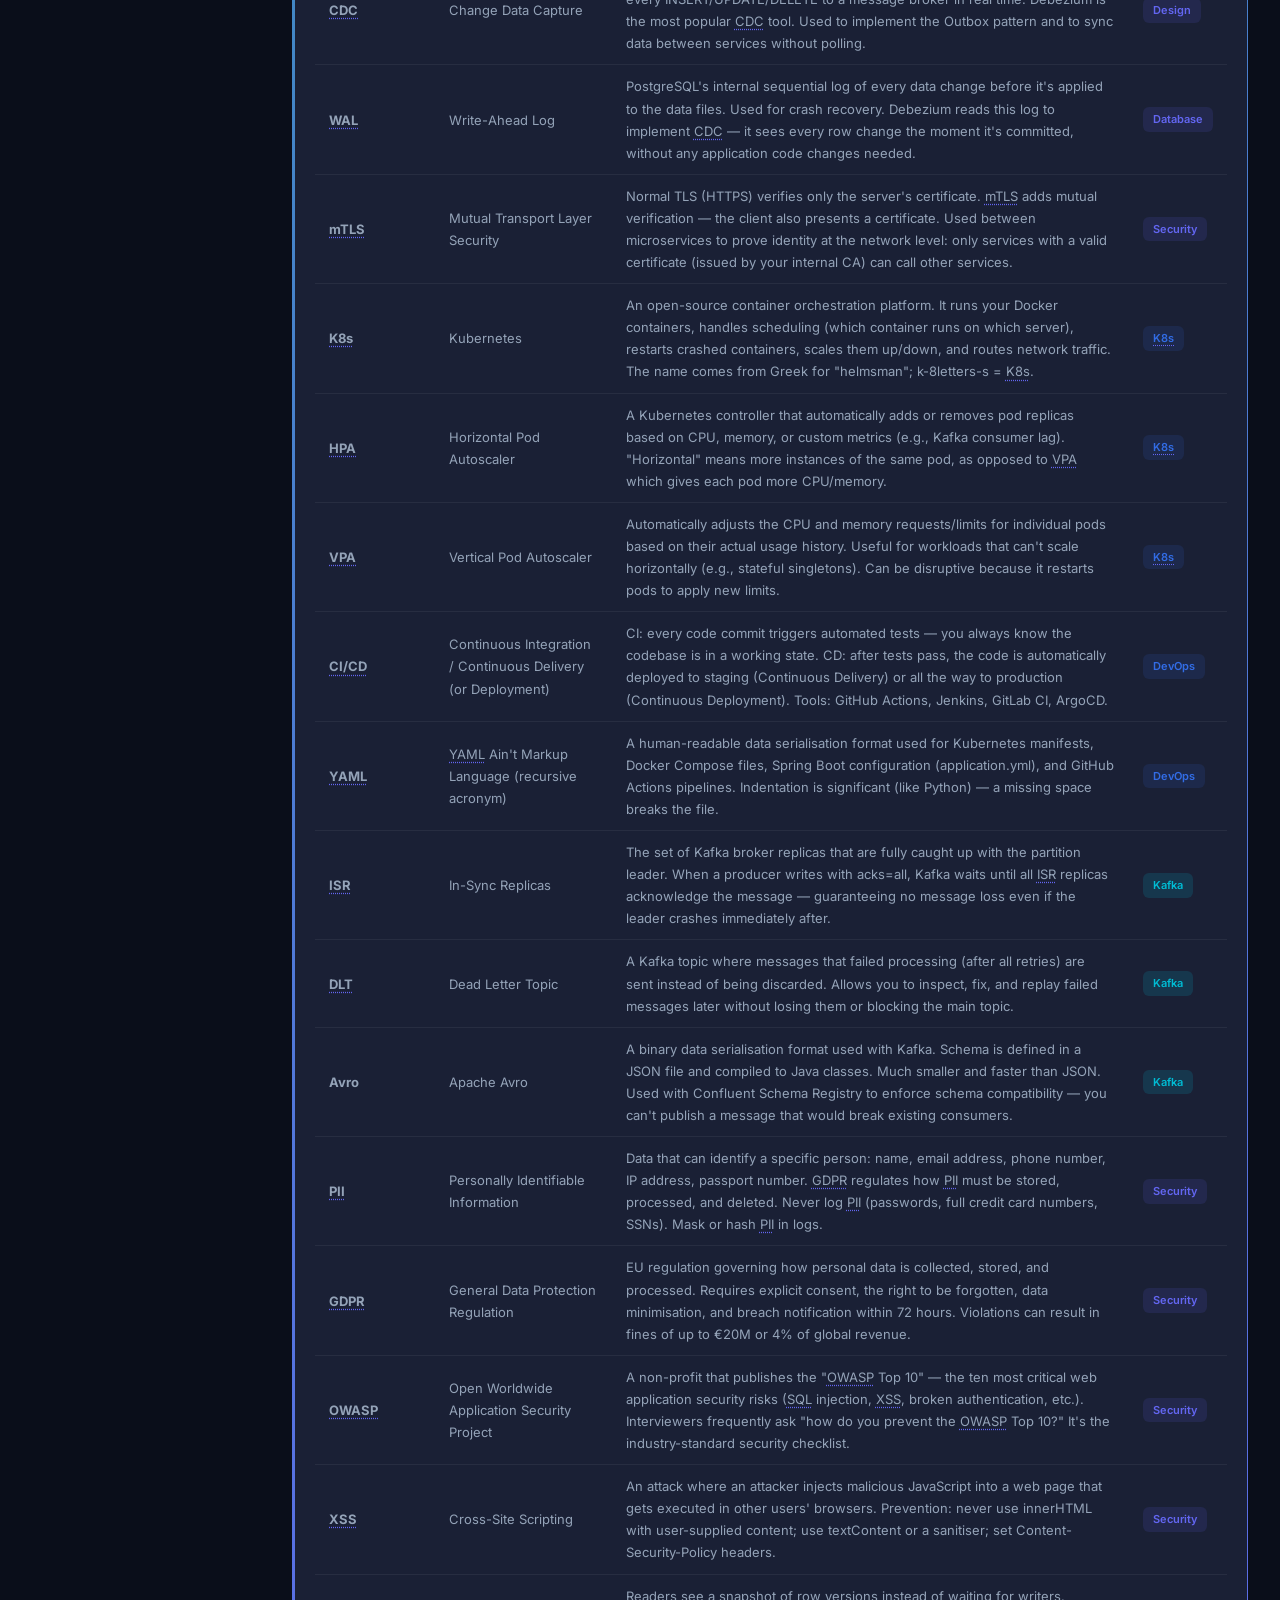
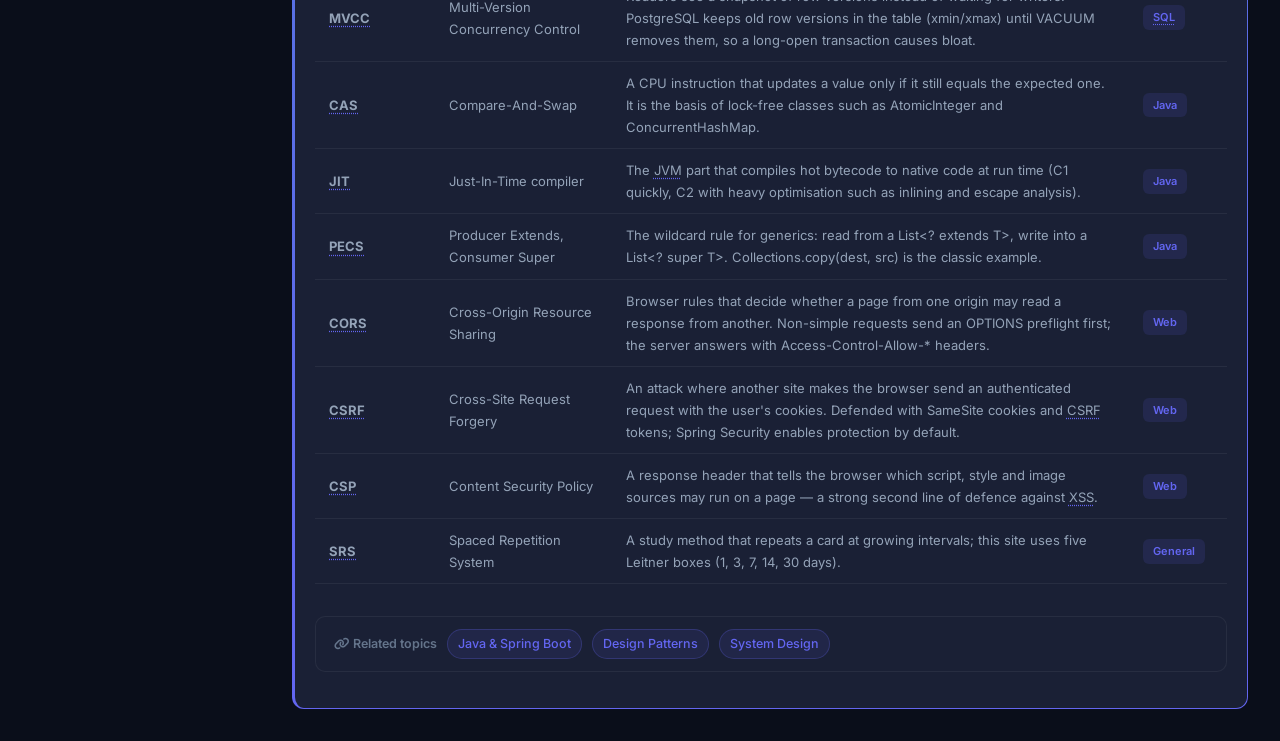
==== commit cbbffd19: "Glossary: MVCC, CAS, JIT, PECS, CORS, CSRF, CSP, SRS; docs; bump asset versions Co-Authored-By: Clau" ====
--- a/index.html
+++ b/index.html
@@ -6,7 +6,7 @@
   <title>Interview Prep — Full Stack Java · Angular · K8s</title>
   <link rel="preconnect" href="https://fonts.googleapis.com">
   <link href="https://fonts.googleapis.com/css2?family=Inter:wght@400;500;600;700;800&family=JetBrains+Mono:wght@400;500&display=swap" rel="stylesheet">
-  <link rel="stylesheet" href="css/styles.css?v=15">
+  <link rel="stylesheet" href="css/styles.css?v=16">
   <link rel="stylesheet" href="https://cdnjs.cloudflare.com/ajax/libs/font-awesome/6.7.2/css/all.min.css">
 </head>
 <body>
@@ -507,6 +507,54 @@
               <td>An attack where an attacker injects malicious JavaScript into a web page that gets executed in other users' browsers. Prevention: never use innerHTML with user-supplied content; use textContent or a sanitiser; set Content-Security-Policy headers.</td>
               <td><span class="tag">Security</span></td>
             </tr>
+            <tr data-g="MVCC Multi-Version Concurrency Control">
+              <td><strong>MVCC</strong></td>
+              <td>Multi-Version Concurrency Control</td>
+              <td>Readers see a snapshot of row versions instead of waiting for writers. PostgreSQL keeps old row versions in the table (xmin/xmax) until VACUUM removes them, so a long-open transaction causes bloat.</td>
+              <td><span class="tag">SQL</span></td>
+            </tr>
+            <tr data-g="CAS Compare-And-Swap">
+              <td><strong>CAS</strong></td>
+              <td>Compare-And-Swap</td>
+              <td>A CPU instruction that updates a value only if it still equals the expected one. It is the basis of lock-free classes such as AtomicInteger and ConcurrentHashMap.</td>
+              <td><span class="tag">Java</span></td>
+            </tr>
+            <tr data-g="JIT Just-In-Time compiler">
+              <td><strong>JIT</strong></td>
+              <td>Just-In-Time compiler</td>
+              <td>The JVM part that compiles hot bytecode to native code at run time (C1 quickly, C2 with heavy optimisation such as inlining and escape analysis).</td>
+              <td><span class="tag">Java</span></td>
+            </tr>
+            <tr data-g="PECS Producer Extends, Consumer Super">
+              <td><strong>PECS</strong></td>
+              <td>Producer Extends, Consumer Super</td>
+              <td>The wildcard rule for generics: read from a List&lt;? extends T&gt;, write into a List&lt;? super T&gt;. Collections.copy(dest, src) is the classic example.</td>
+              <td><span class="tag">Java</span></td>
+            </tr>
+            <tr data-g="CORS Cross-Origin Resource Sharing">
+              <td><strong>CORS</strong></td>
+              <td>Cross-Origin Resource Sharing</td>
+              <td>Browser rules that decide whether a page from one origin may read a response from another. Non-simple requests send an OPTIONS preflight first; the server answers with Access-Control-Allow-* headers.</td>
+              <td><span class="tag">Web</span></td>
+            </tr>
+            <tr data-g="CSRF Cross-Site Request Forgery">
+              <td><strong>CSRF</strong></td>
+              <td>Cross-Site Request Forgery</td>
+              <td>An attack where another site makes the browser send an authenticated request with the user&#x27;s cookies. Defended with SameSite cookies and CSRF tokens; Spring Security enables protection by default.</td>
+              <td><span class="tag">Web</span></td>
+            </tr>
+            <tr data-g="CSP Content Security Policy">
+              <td><strong>CSP</strong></td>
+              <td>Content Security Policy</td>
+              <td>A response header that tells the browser which script, style and image sources may run on a page — a strong second line of defence against XSS.</td>
+              <td><span class="tag">Web</span></td>
+            </tr>
+            <tr data-g="SRS Spaced Repetition System">
+              <td><strong>SRS</strong></td>
+              <td>Spaced Repetition System</td>
+              <td>A study method that repeats a card at growing intervals; this site uses five Leitner boxes (1, 3, 7, 14, 30 days).</td>
+              <td><span class="tag">General</span></td>
+            </tr>
           </tbody>
         </table>
       </div>
@@ -532,7 +580,7 @@
   </div><!-- /main -->
 </div><!-- /layout -->
 
-<script src="js/app.js?v=10"></script>
+<script src="js/app.js?v=11"></script>
 <script src="js/quiz.js?v=1"></script>
 </body>
 </html>
--- a/css/styles.css
+++ b/css/styles.css
@@ -1036,6 +1036,7 @@
   background: #0d1117; border-radius: 10px;
 }
 .pat-svg svg, .uml-svg svg { min-width: 420px; display: block; }
+.pat-svg text, .uml-svg text { white-space: pre; }
 .uml-box {
   margin: 20px 0;
   background: var(--bg-code);
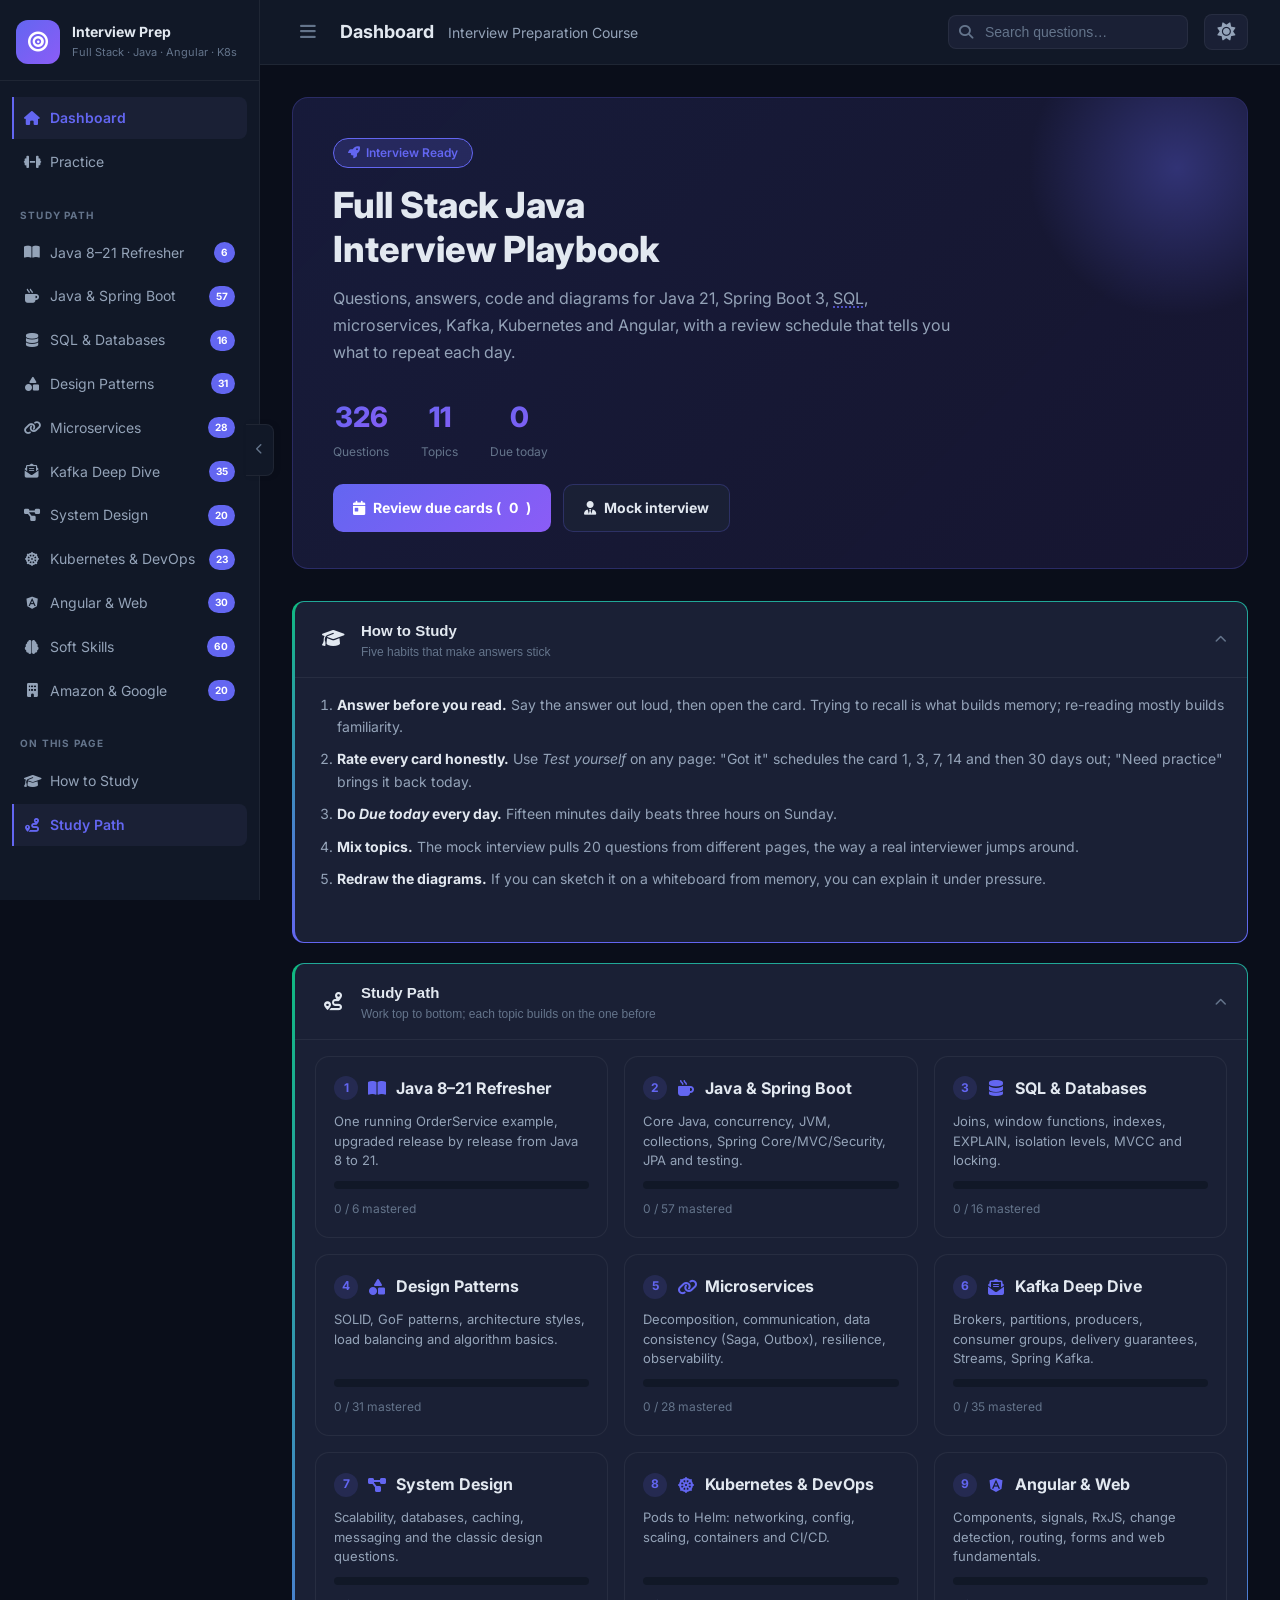
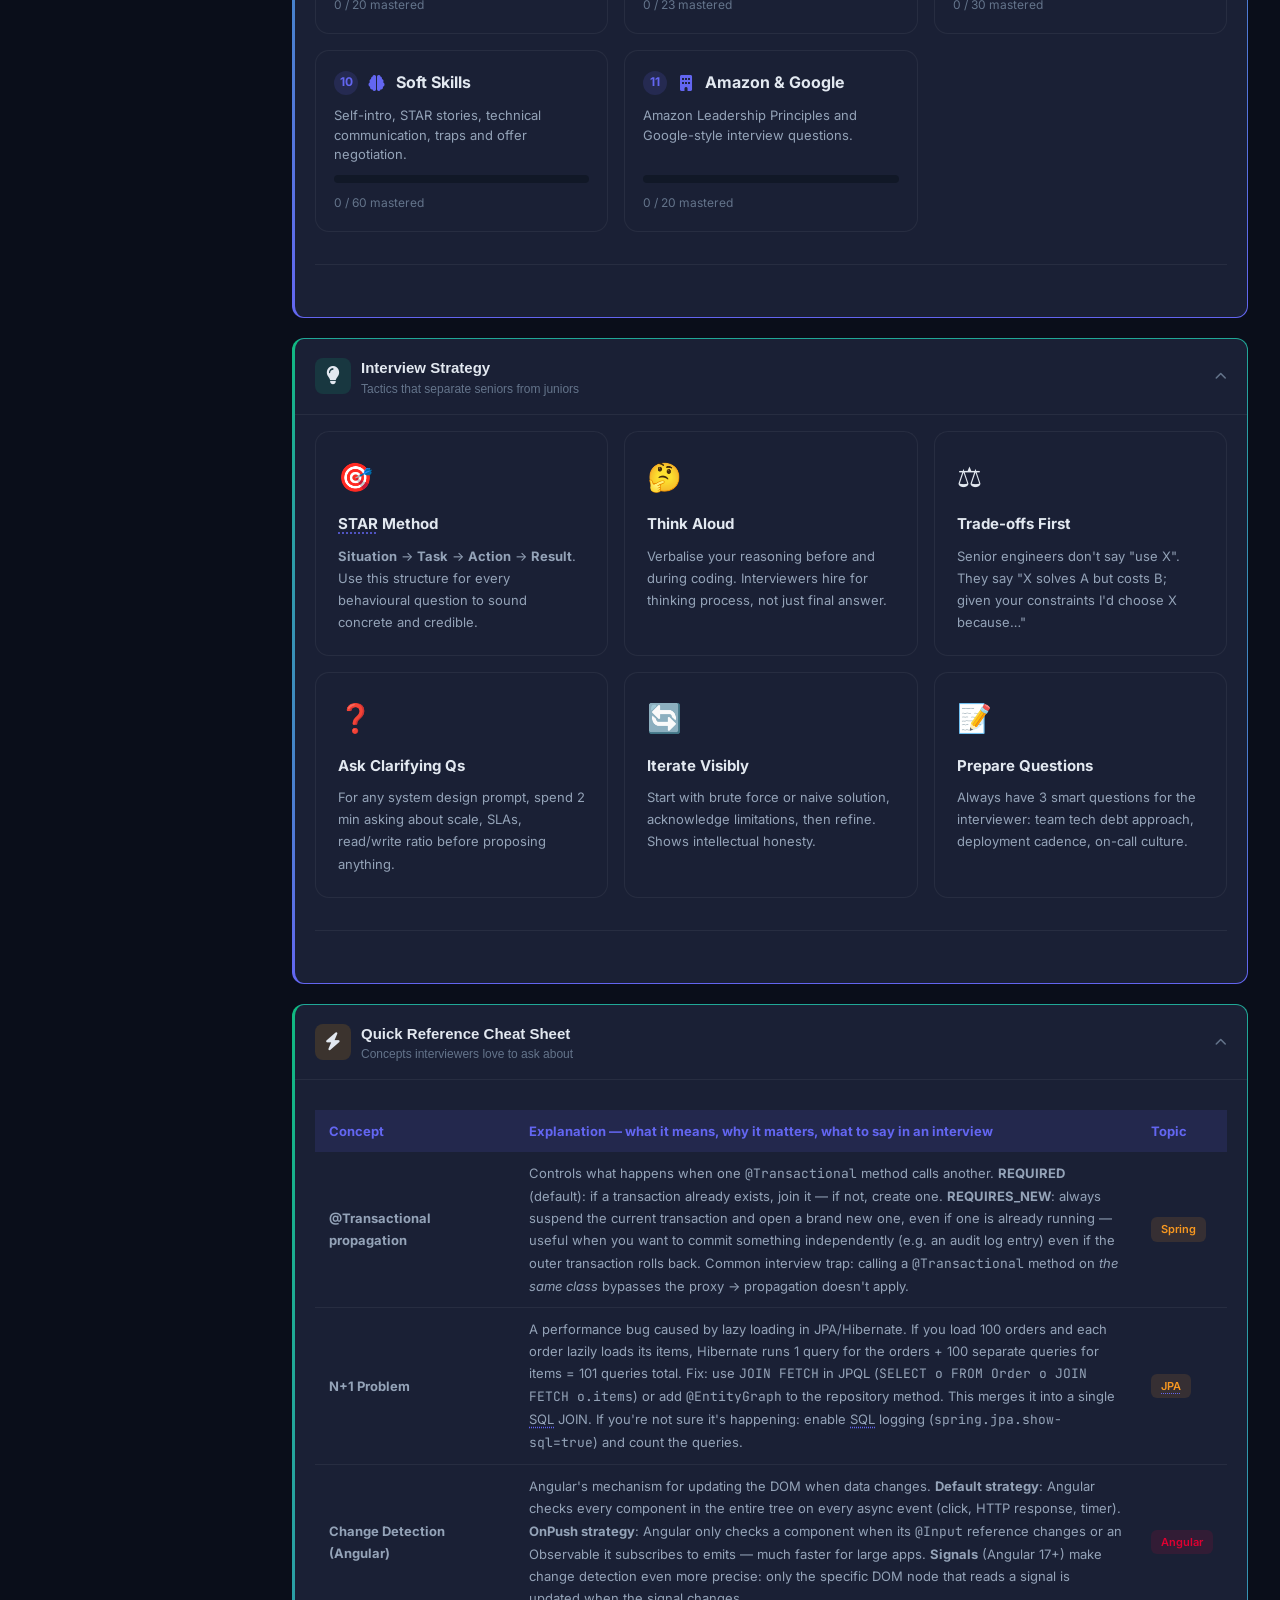
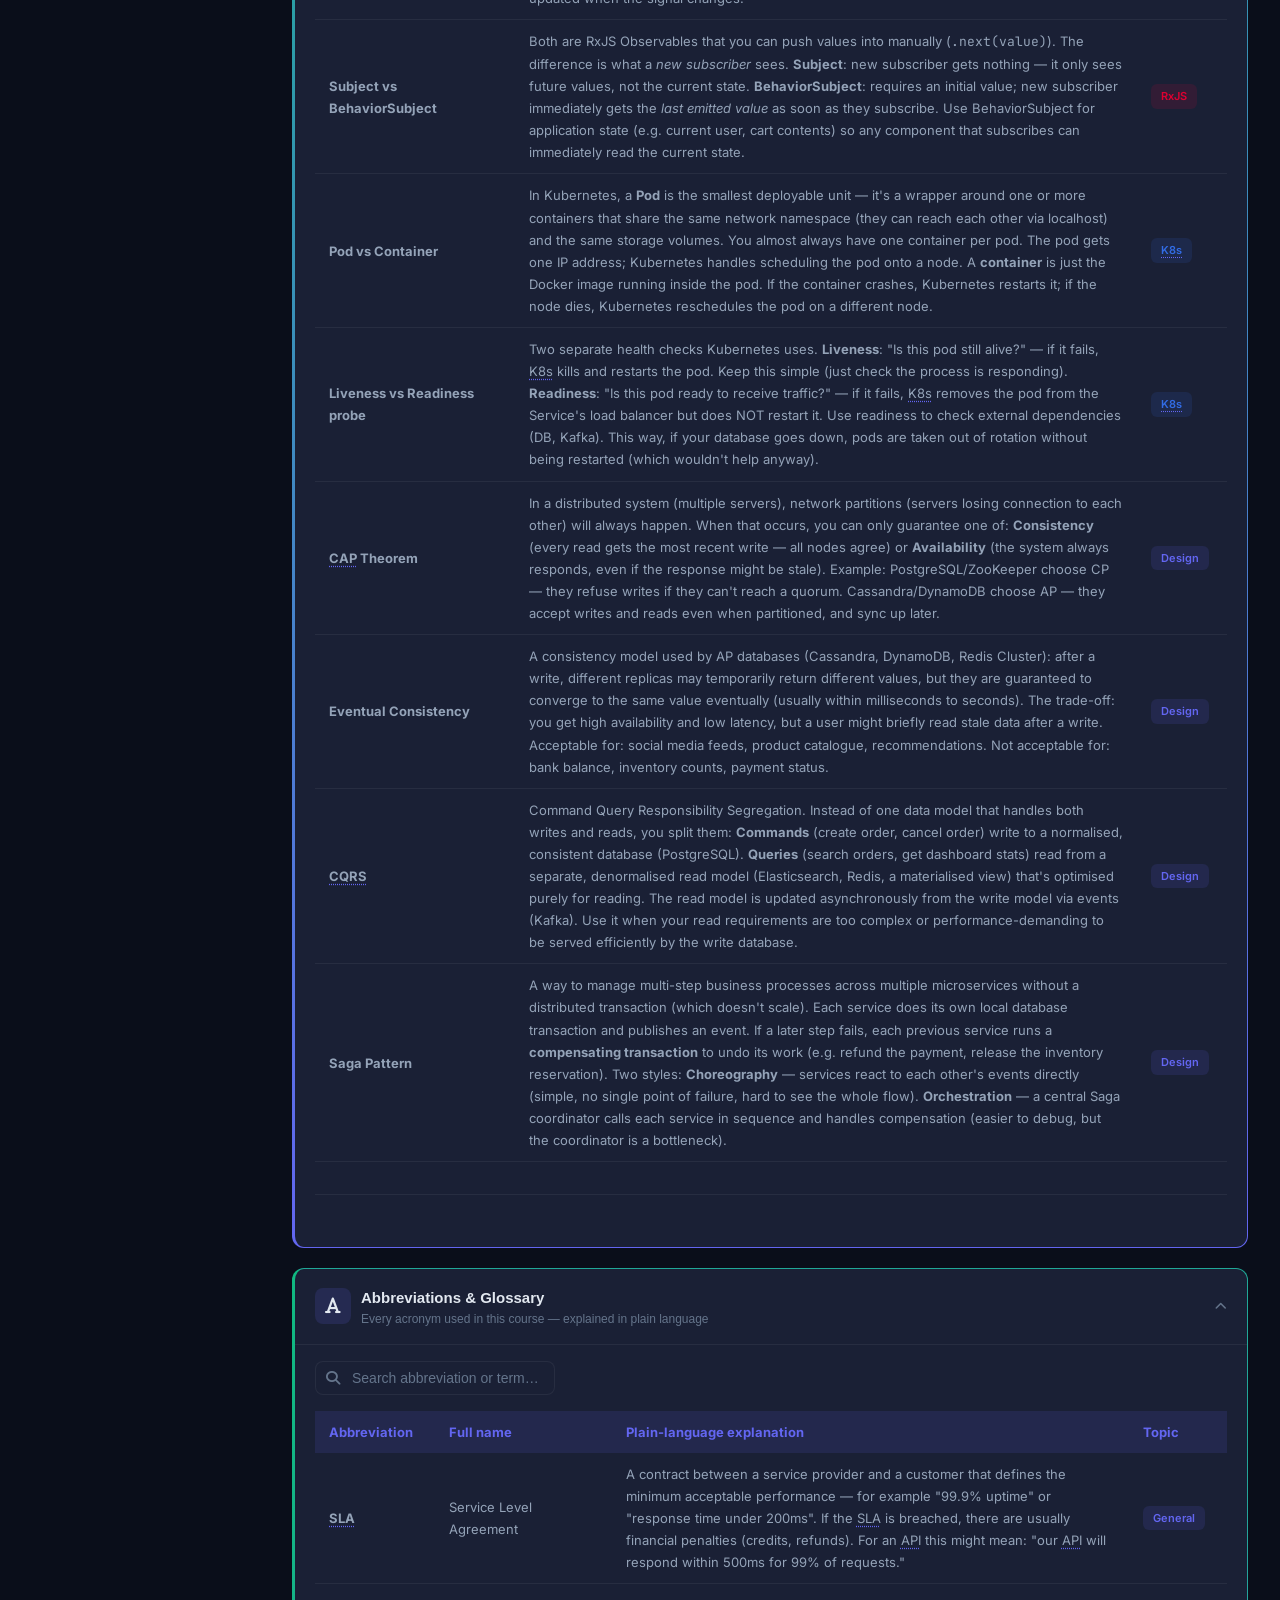
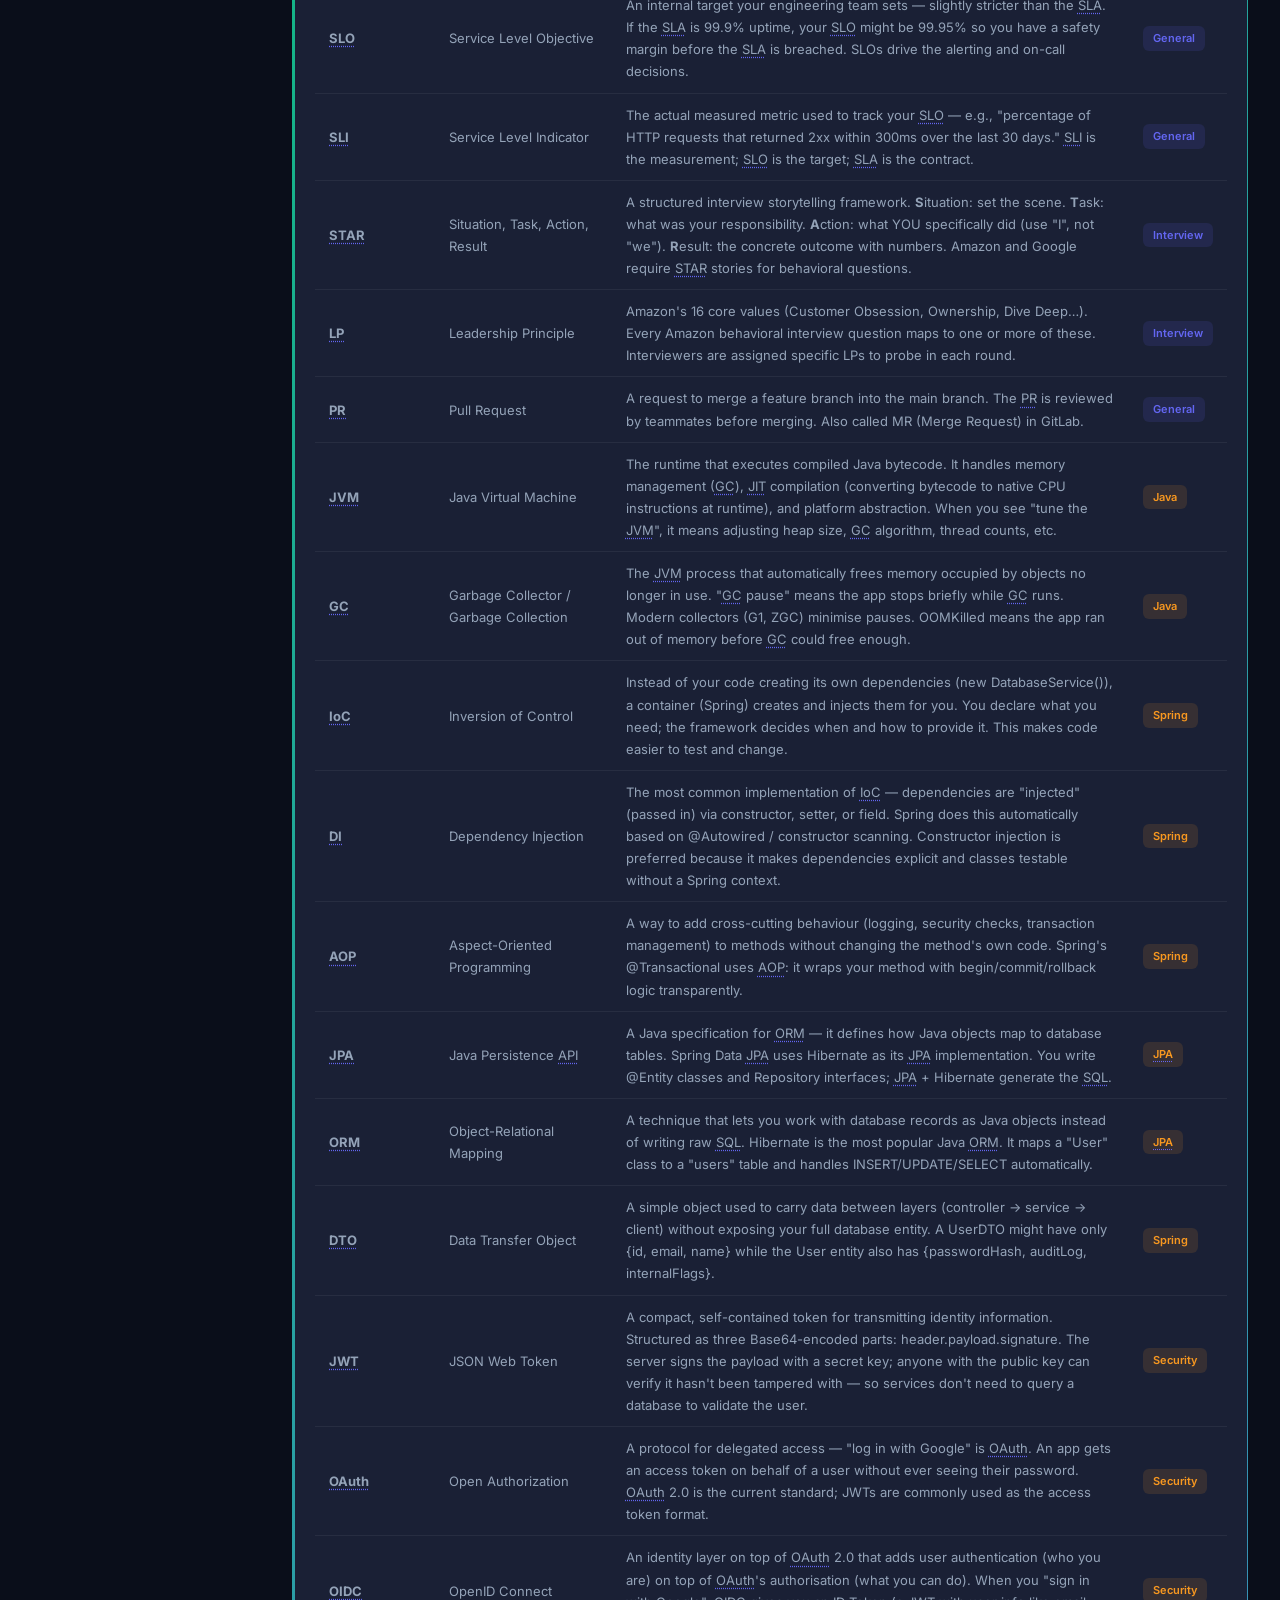
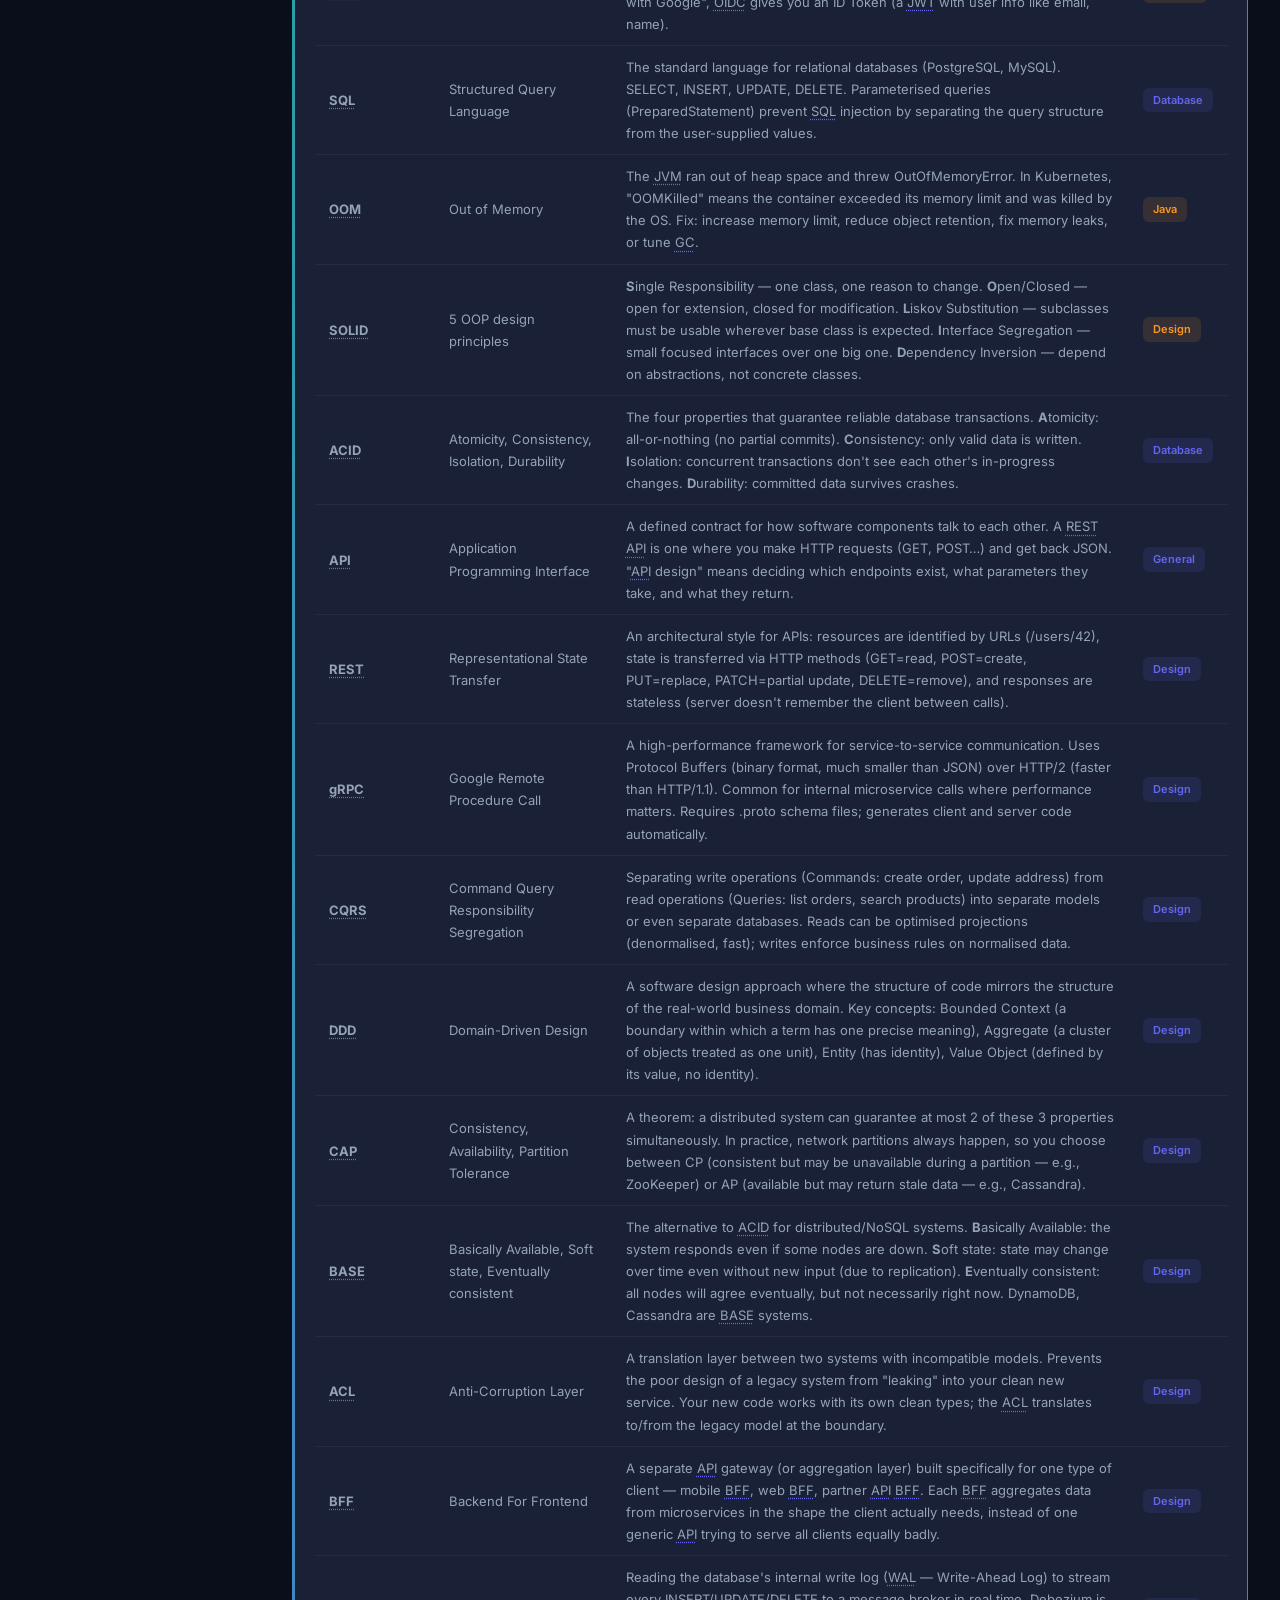
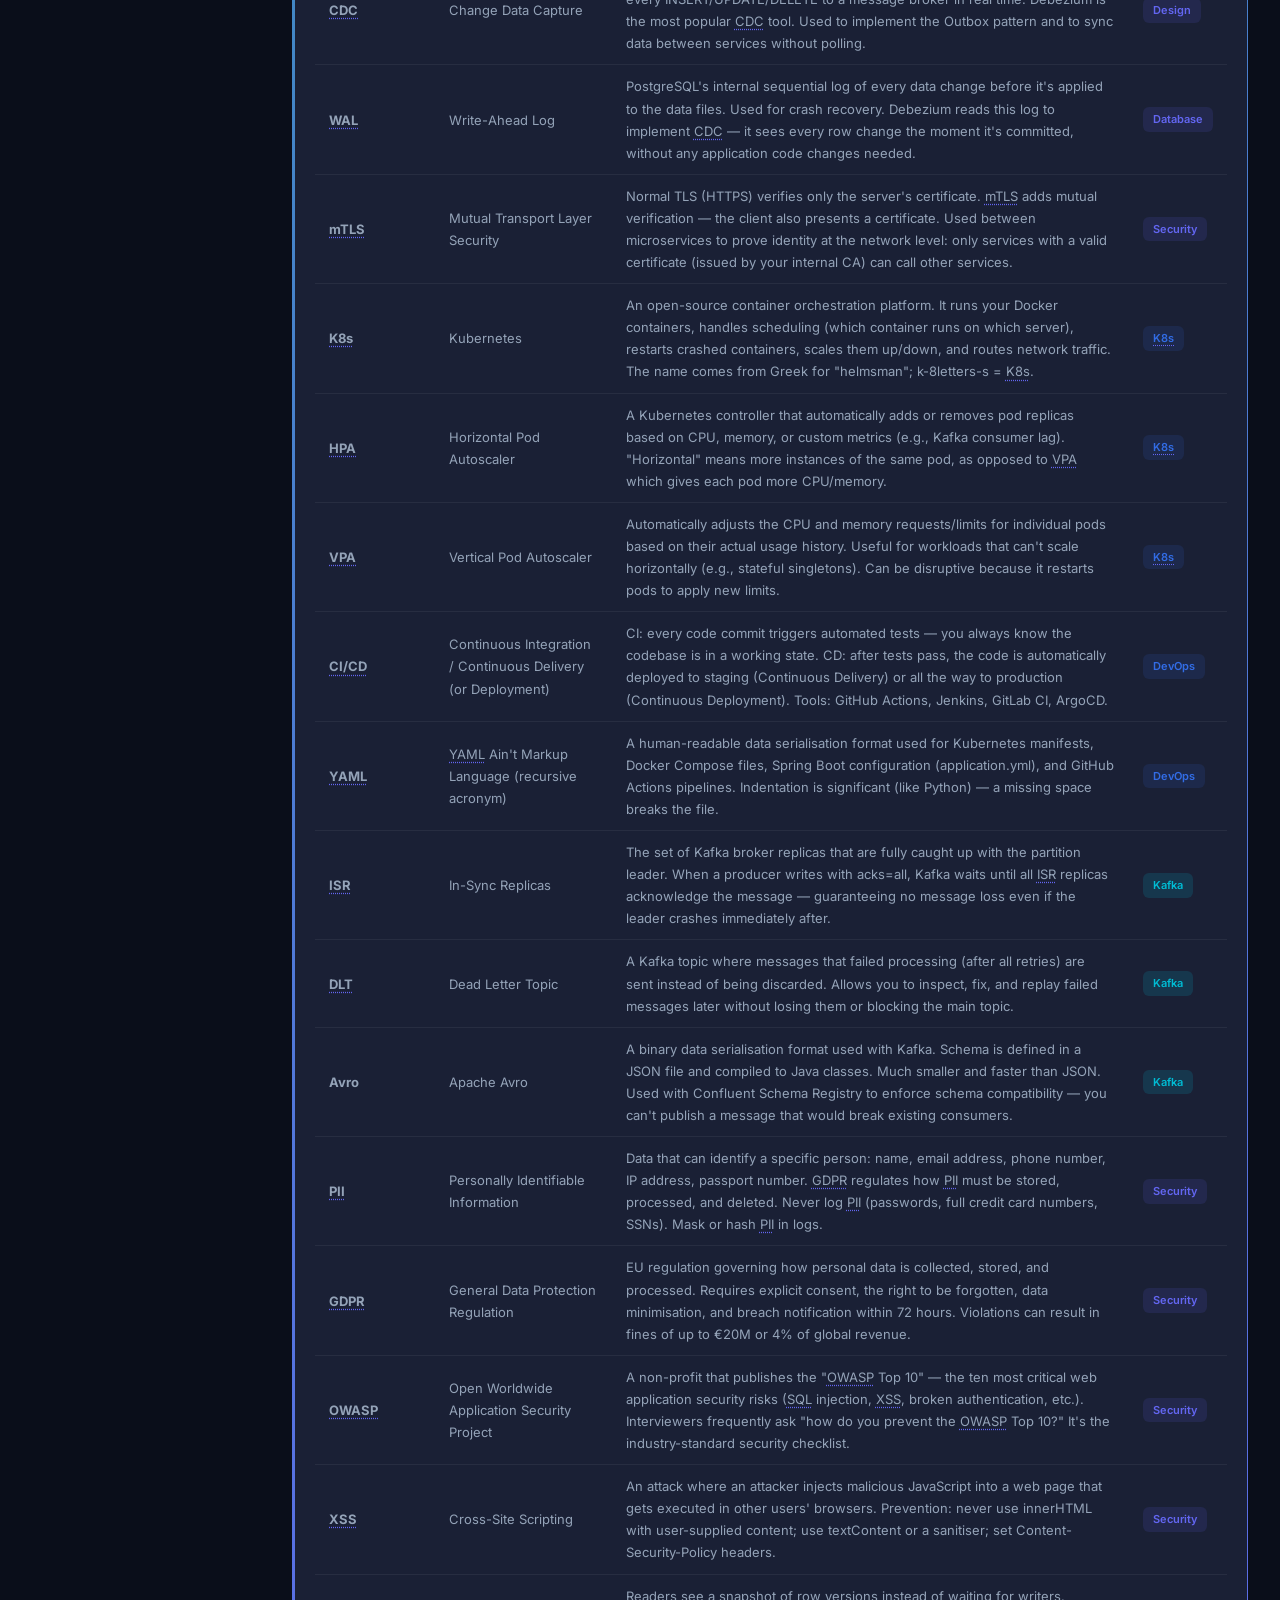
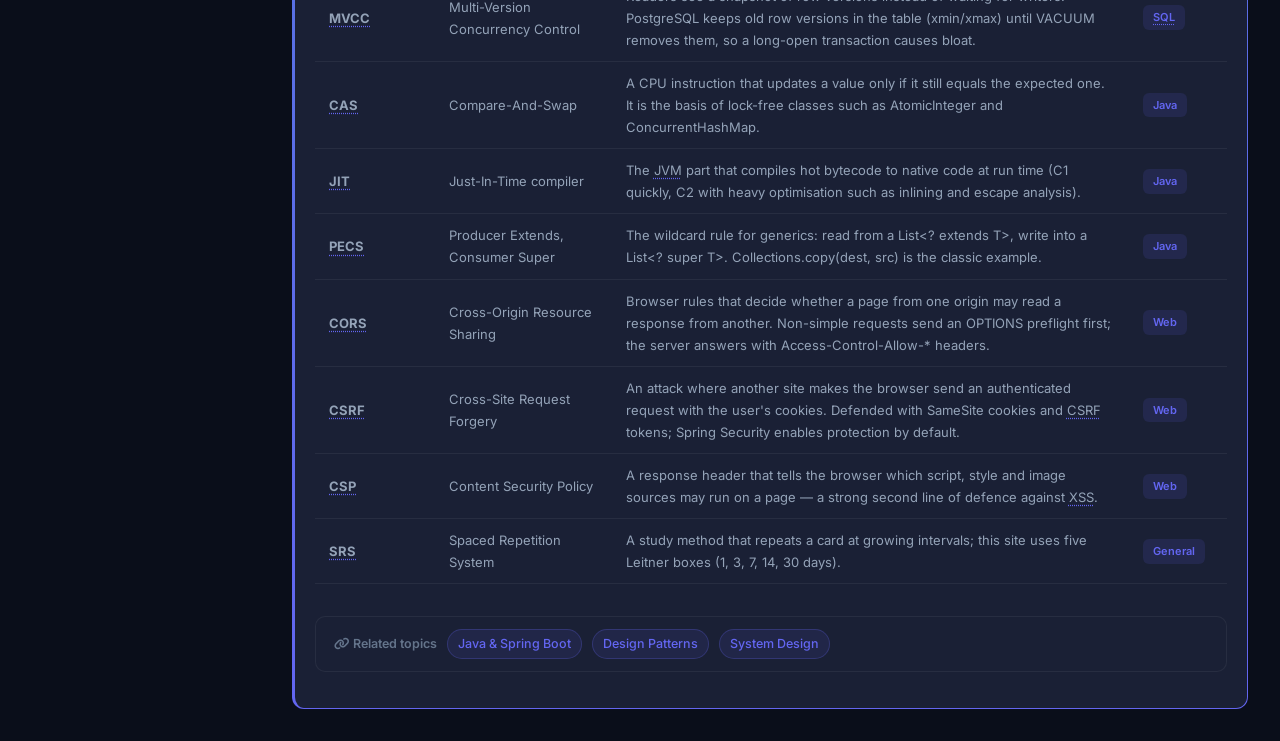
==== commit 94a95747: "Phone layout: card question uses the full row Co-Authored-By: Claude Opus 5.5 <noreply@anthropic.com" ====
--- a/index.html
+++ b/index.html
@@ -6,7 +6,7 @@
   <title>Interview Prep — Full Stack Java · Angular · K8s</title>
   <link rel="preconnect" href="https://fonts.googleapis.com">
   <link href="https://fonts.googleapis.com/css2?family=Inter:wght@400;500;600;700;800&family=JetBrains+Mono:wght@400;500&display=swap" rel="stylesheet">
-  <link rel="stylesheet" href="css/styles.css?v=16">
+  <link rel="stylesheet" href="css/styles.css?v=17">
   <link rel="stylesheet" href="https://cdnjs.cloudflare.com/ajax/libs/font-awesome/6.7.2/css/all.min.css">
 </head>
 <body>
--- a/css/styles.css
+++ b/css/styles.css
@@ -1063,6 +1063,13 @@
 /* ─── Before / after comparison ──────────────────────────────────────── */
 .compare-grid { display: grid; grid-template-columns: 1fr 1fr; gap: 14px; margin: 14px 0; }
 @media (max-width: 700px) { .compare-grid { grid-template-columns: 1fr; } }
+/* Phone: question text gets the full row; badge, mastery and chevron move below it */
+@media (max-width: 600px) {
+  .qa-question { flex-wrap: wrap; padding: 14px; }
+  .qa-question-text { flex-basis: calc(100% - 38px); }
+  .qa-difficulty { margin-left: 38px; }
+  .qa-chevron { margin-left: auto; }
+}
 .compare-block { border-radius: 10px; overflow: hidden; min-width: 0; }
 .compare-block .code-block { margin: 0; border-radius: 0; }
 .compare-label { padding: 6px 12px; font-size: 11px; font-weight: 700; letter-spacing: .07em; }
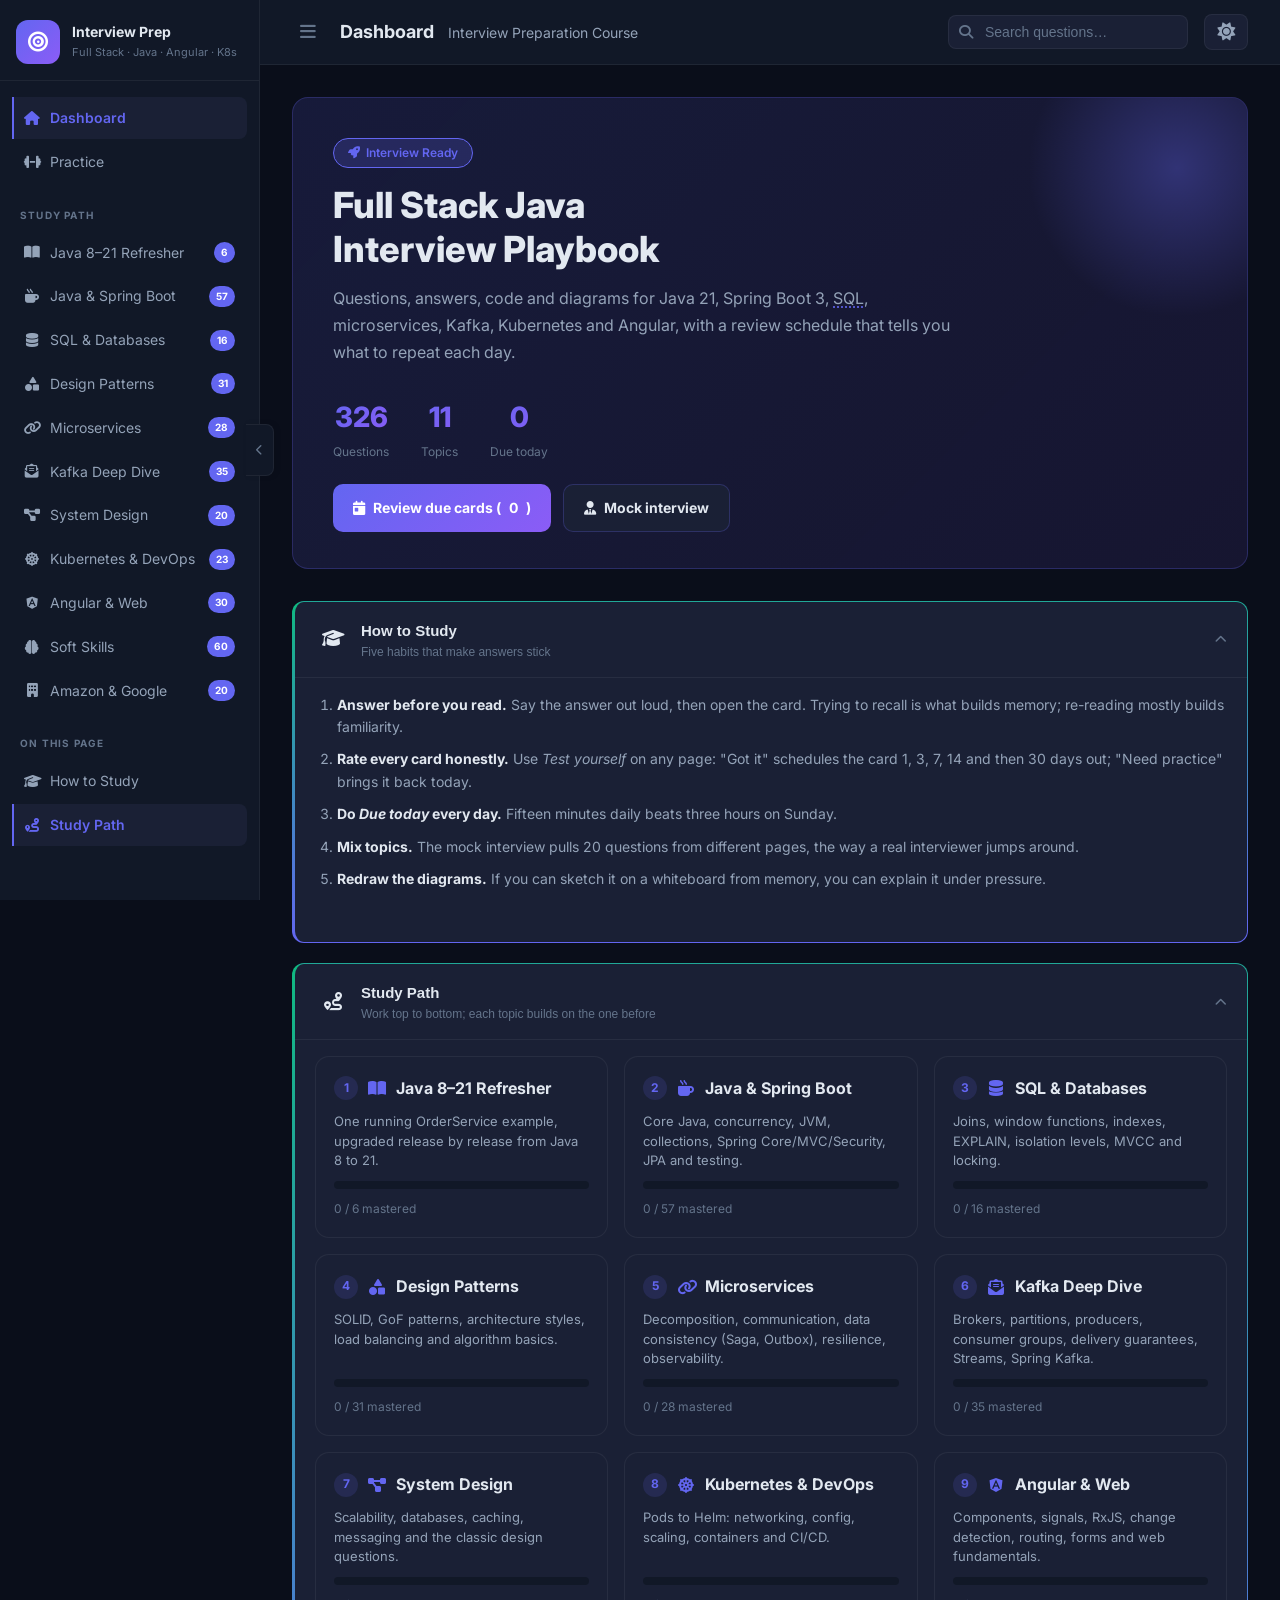
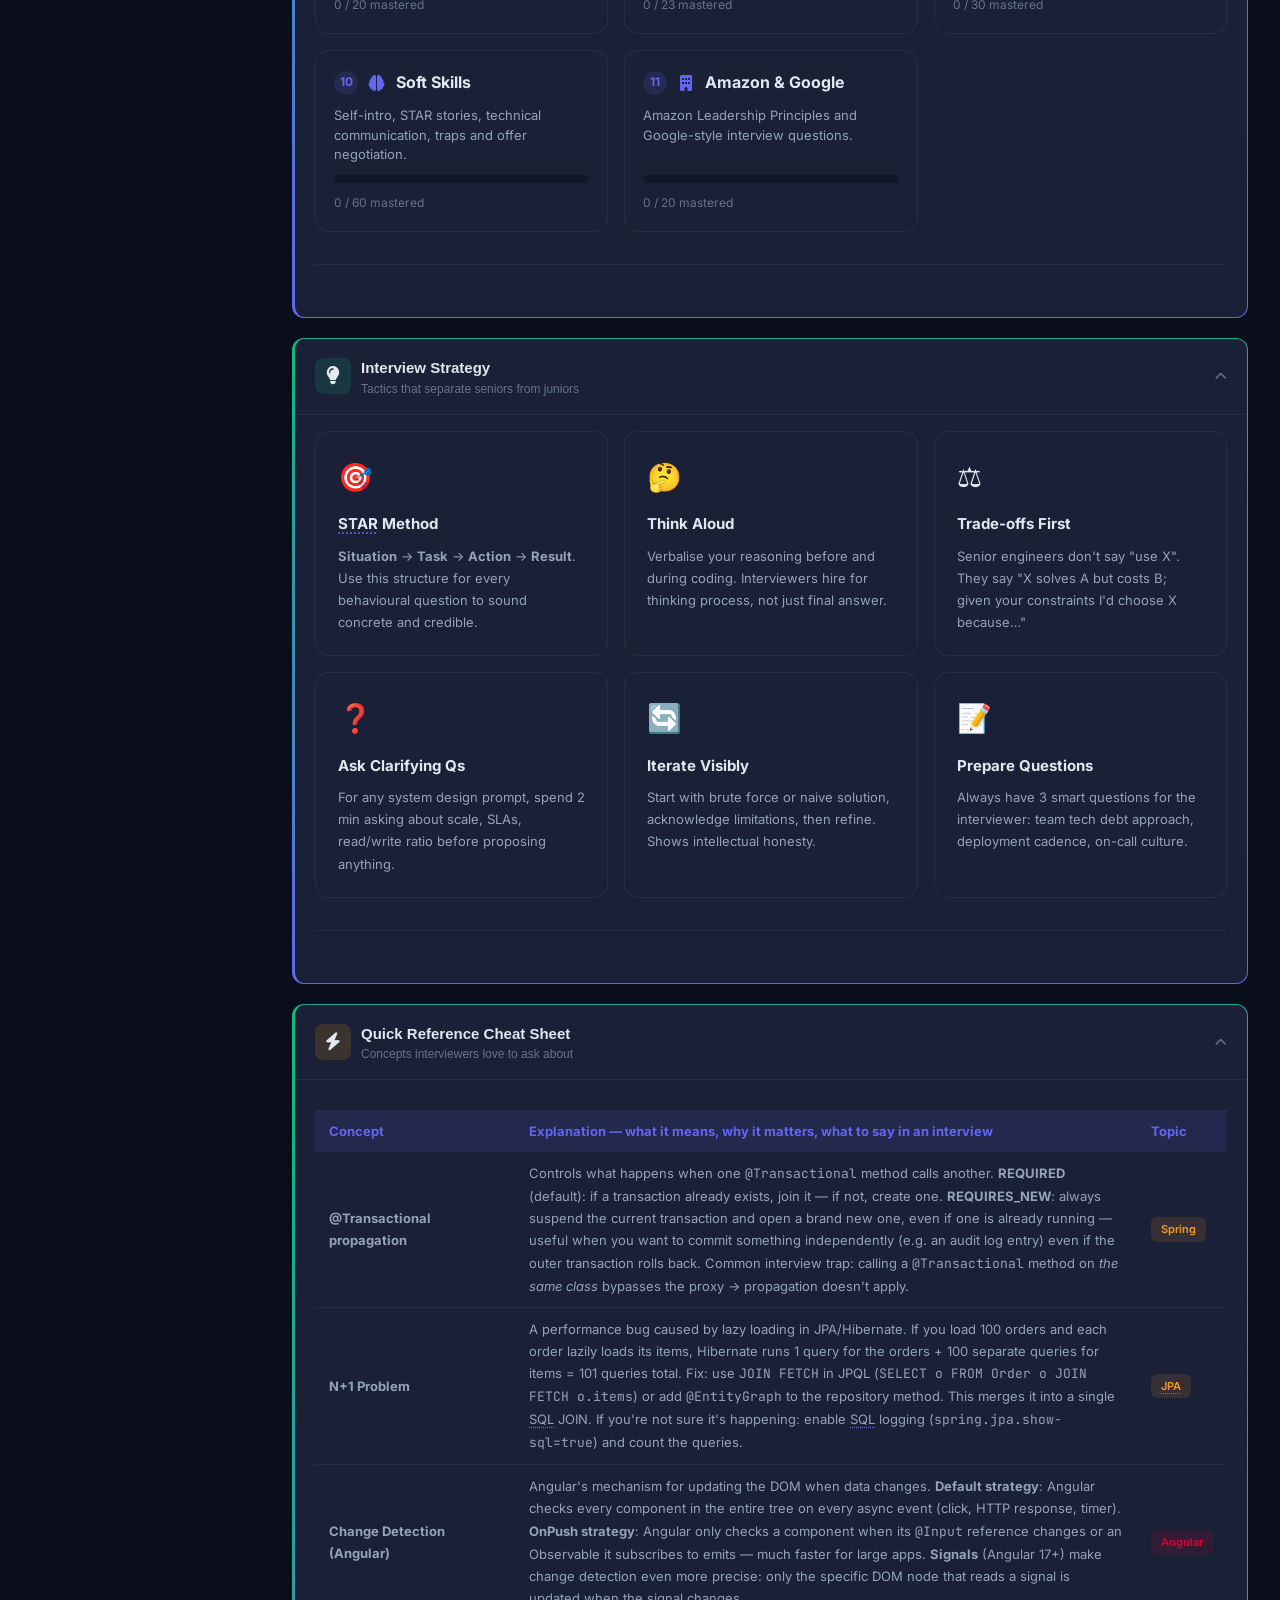
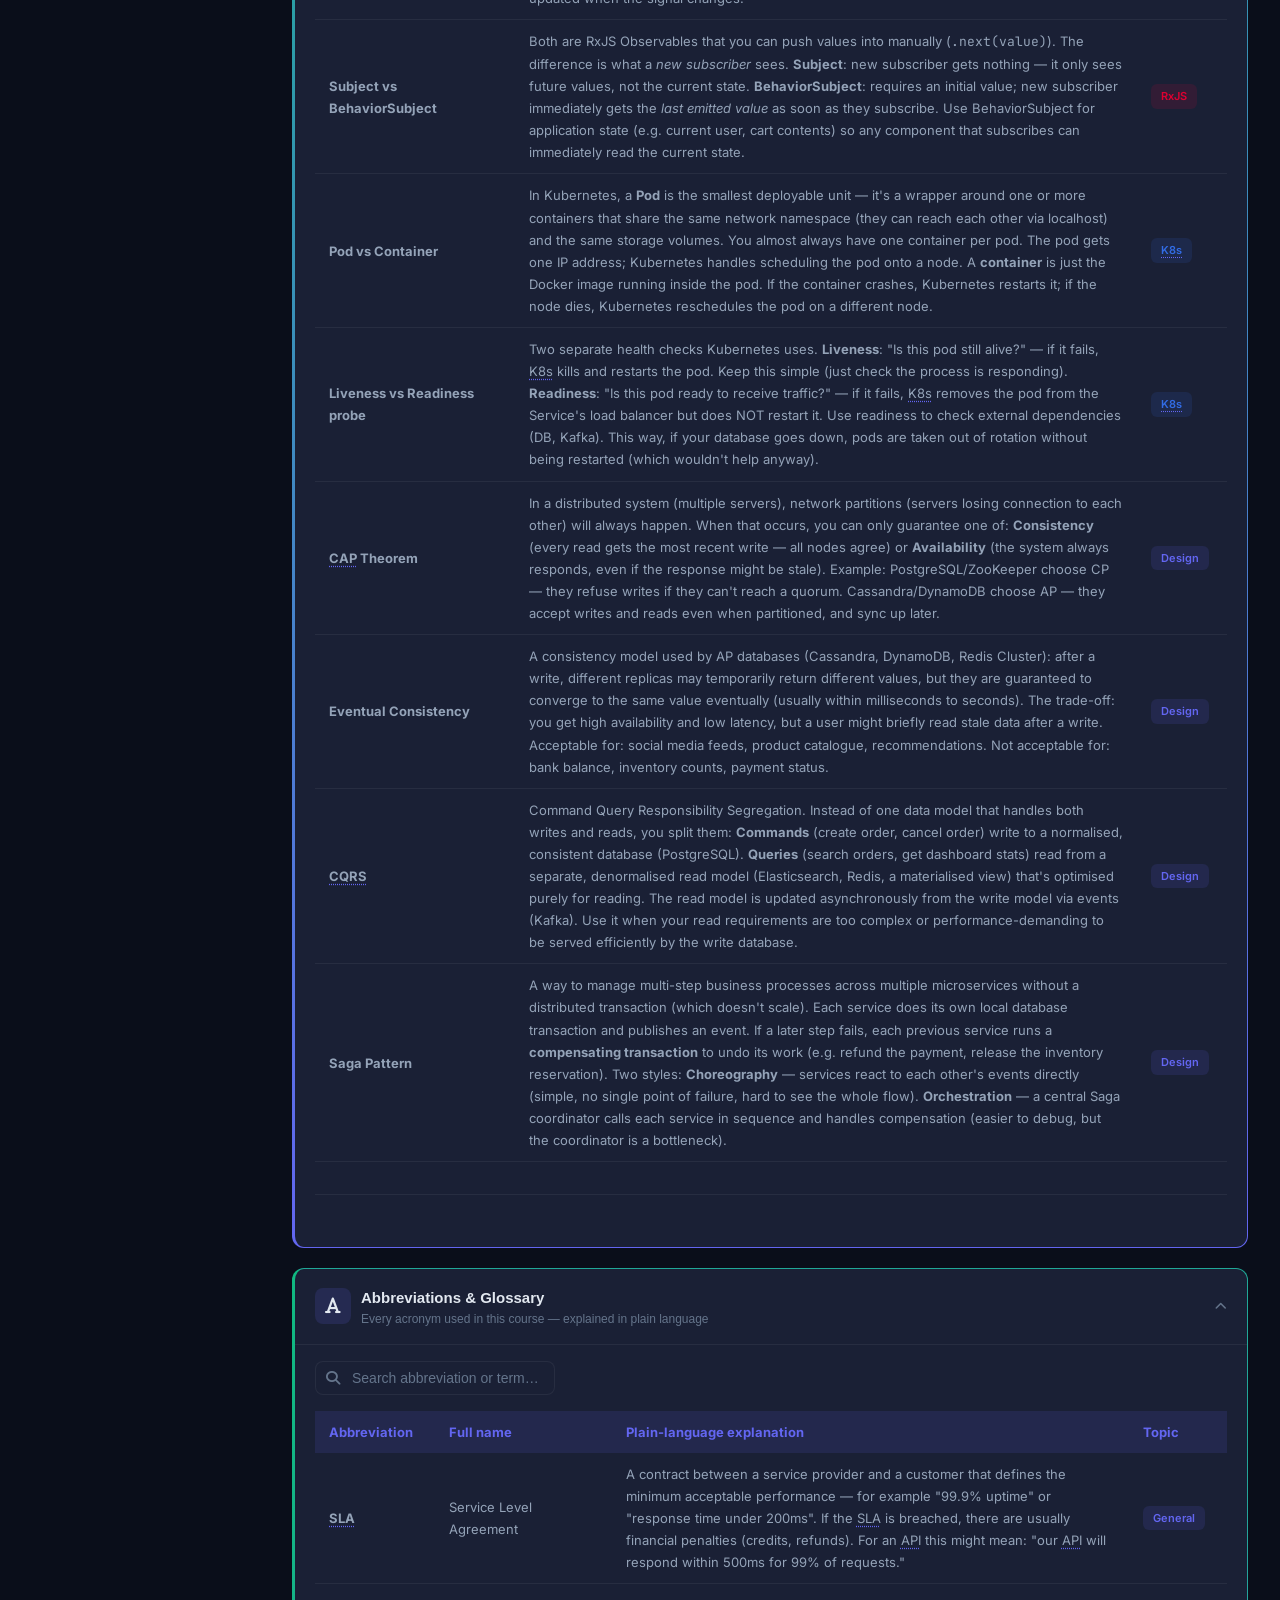
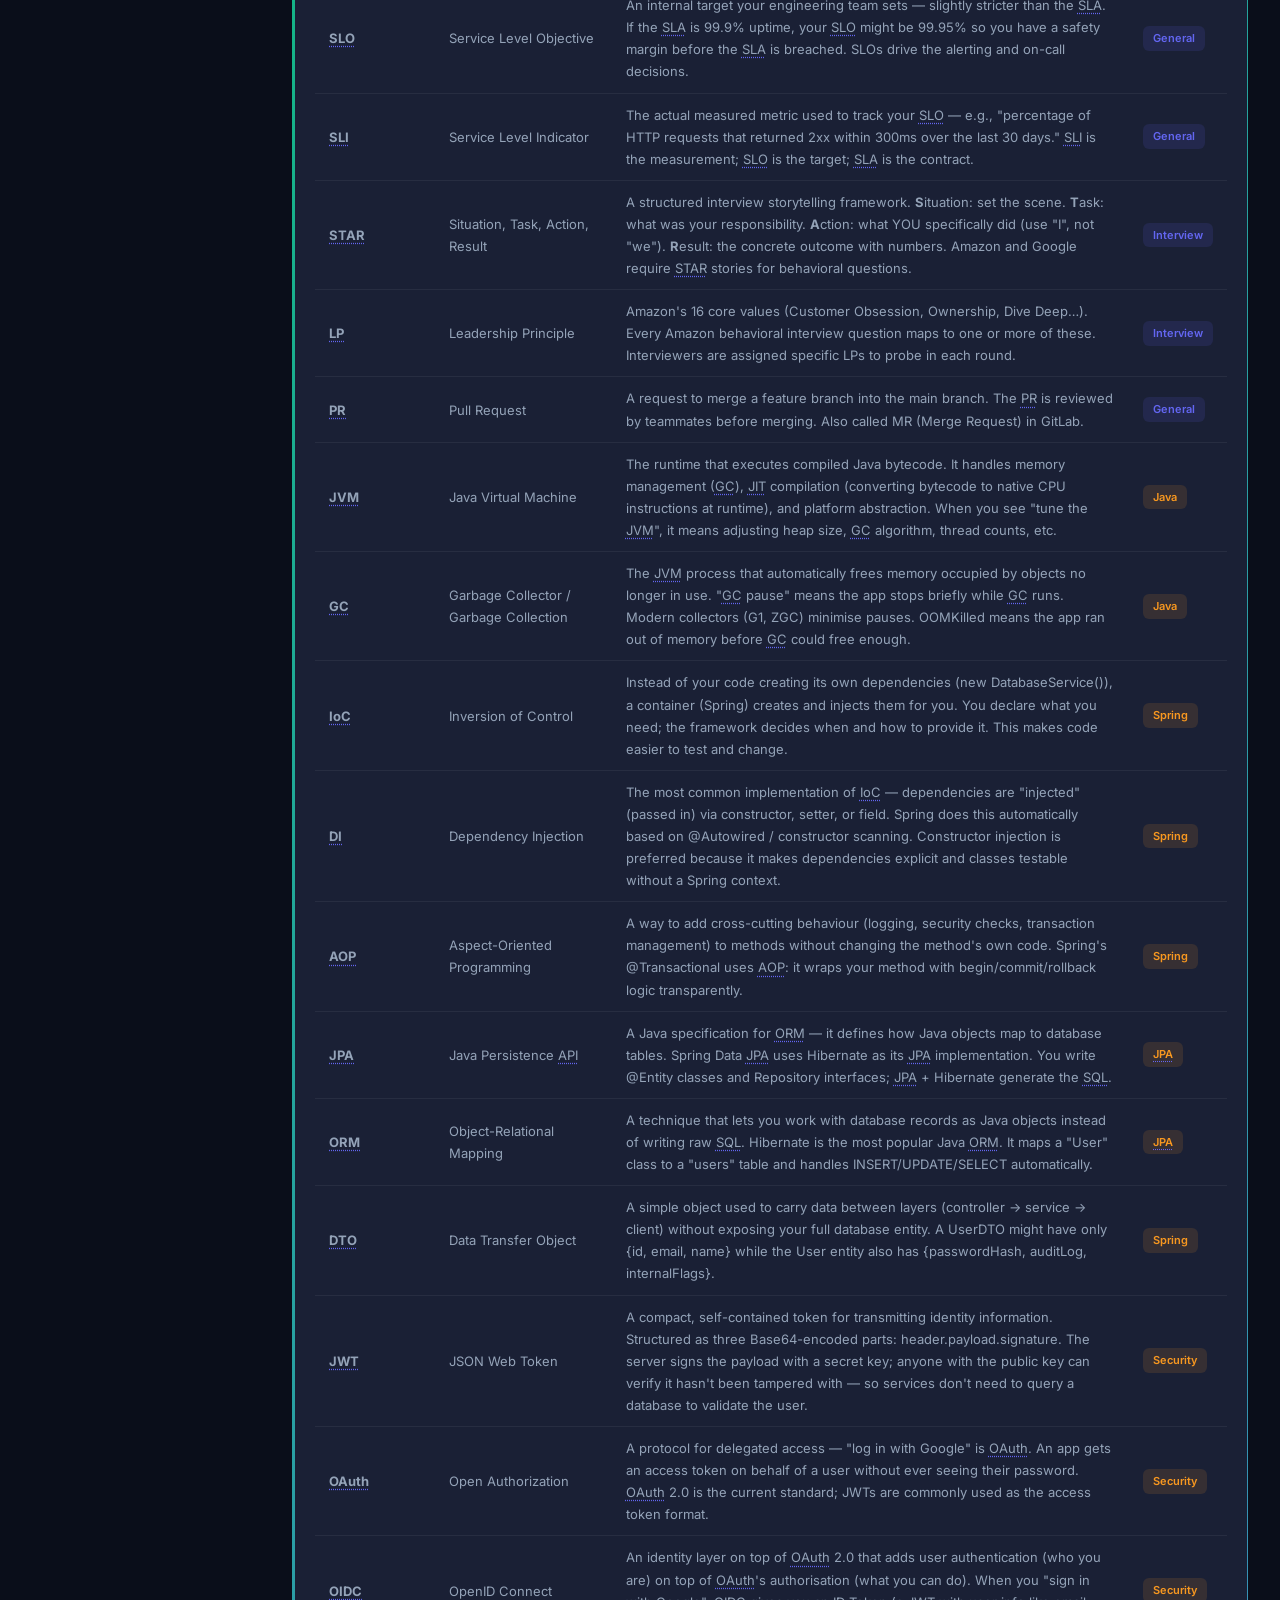
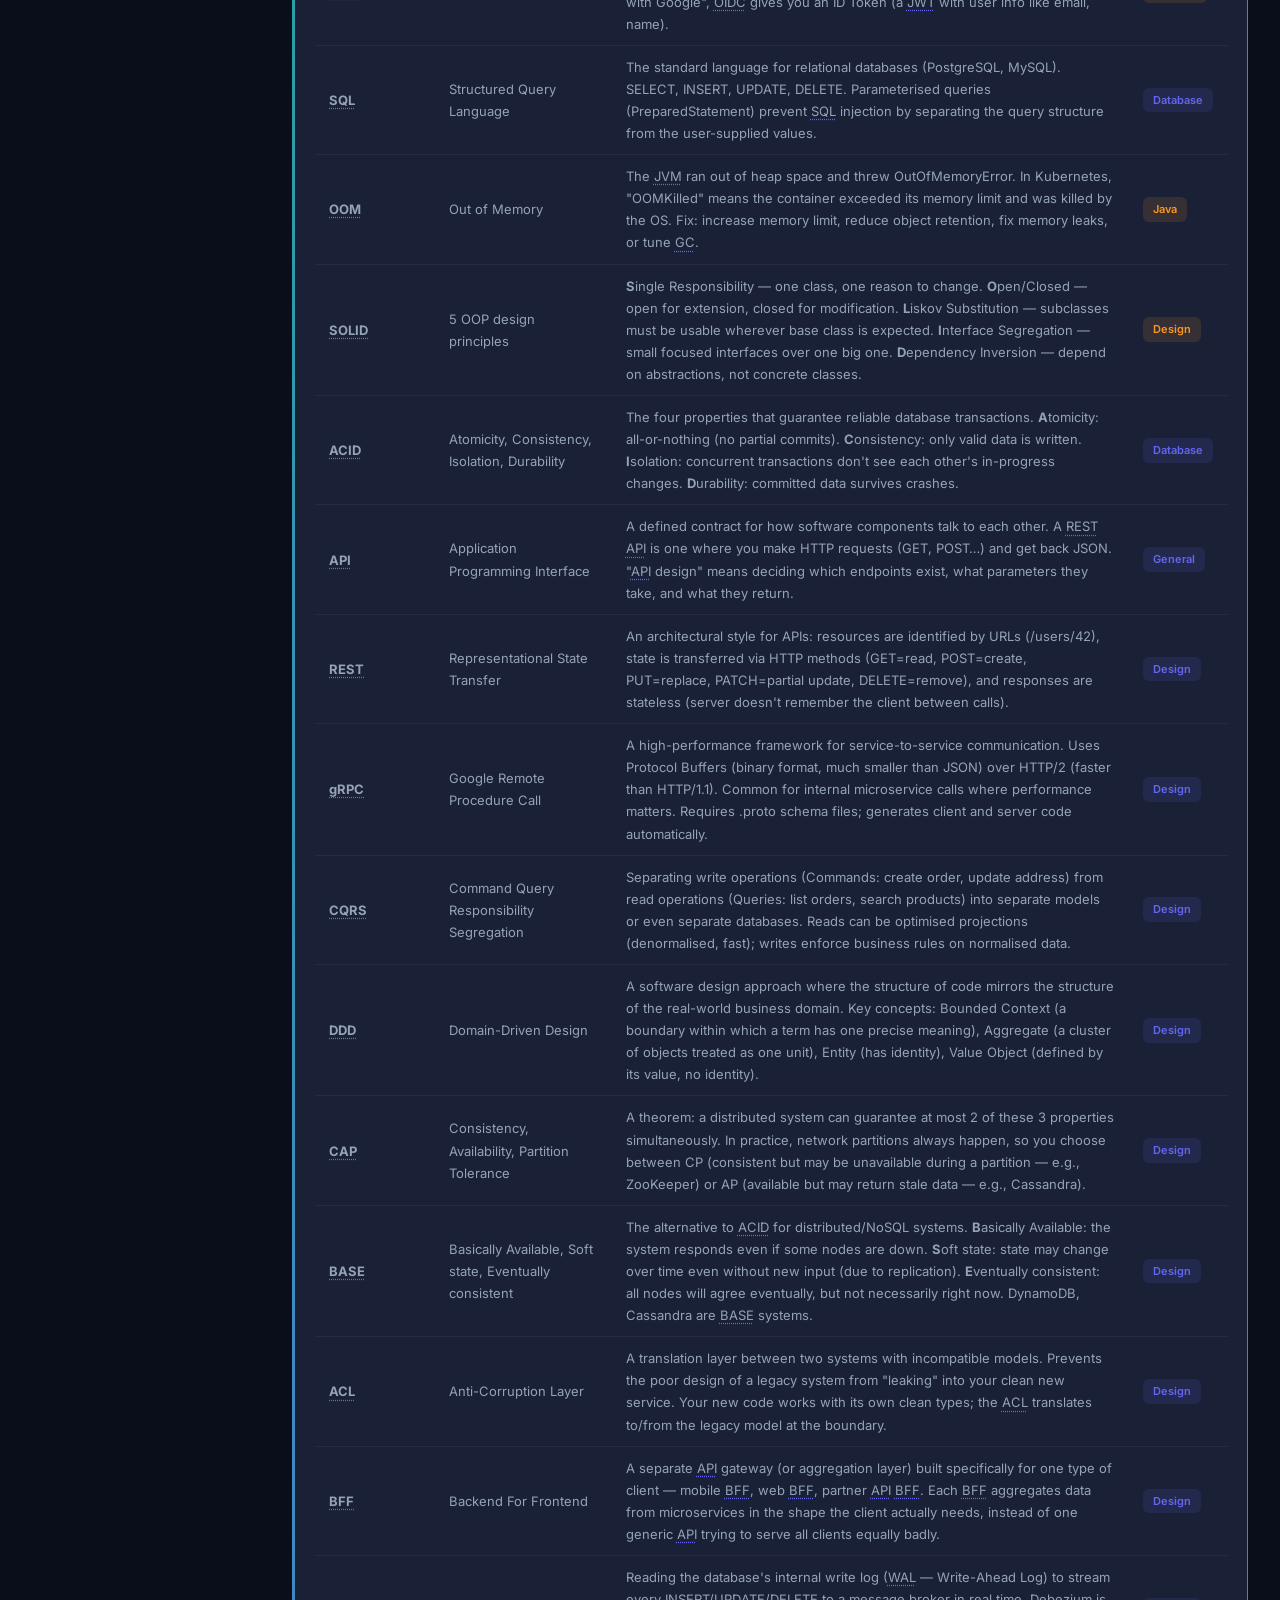
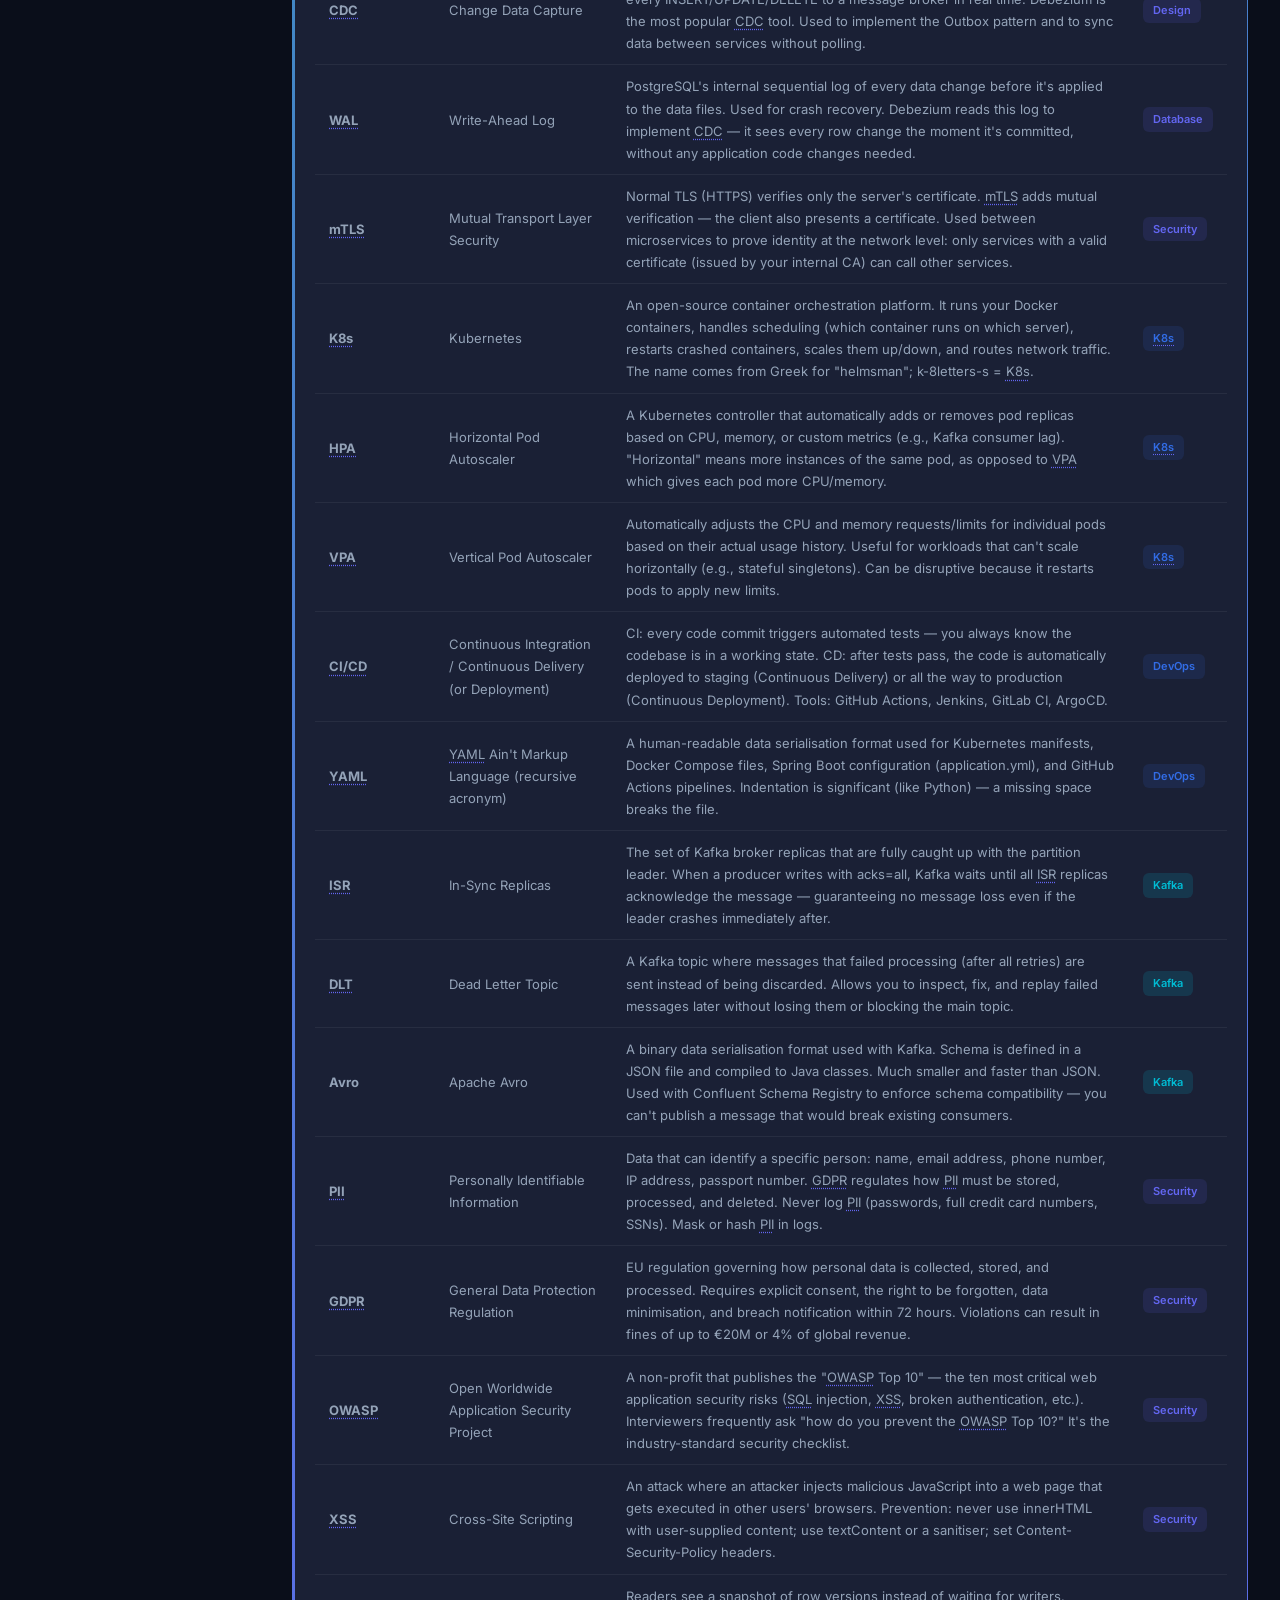
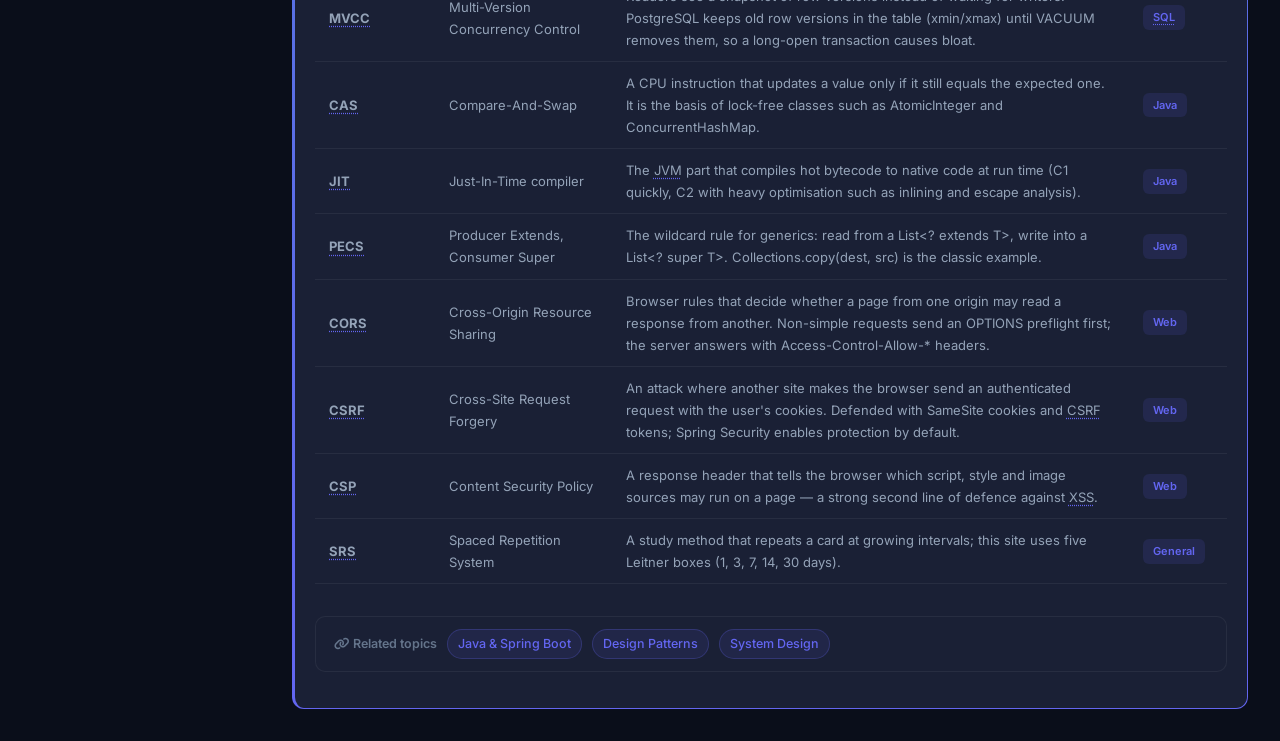
==== commit 827caede: "Code review fixes: quiz focus trap and typing guard, partial Practice load, dashboard legacy counts," ====
--- a/index.html
+++ b/index.html
@@ -580,7 +580,7 @@
   </div><!-- /main -->
 </div><!-- /layout -->
 
-<script src="js/app.js?v=11"></script>
-<script src="js/quiz.js?v=1"></script>
+<script src="js/app.js?v=12"></script>
+<script src="js/quiz.js?v=2"></script>
 </body>
 </html>
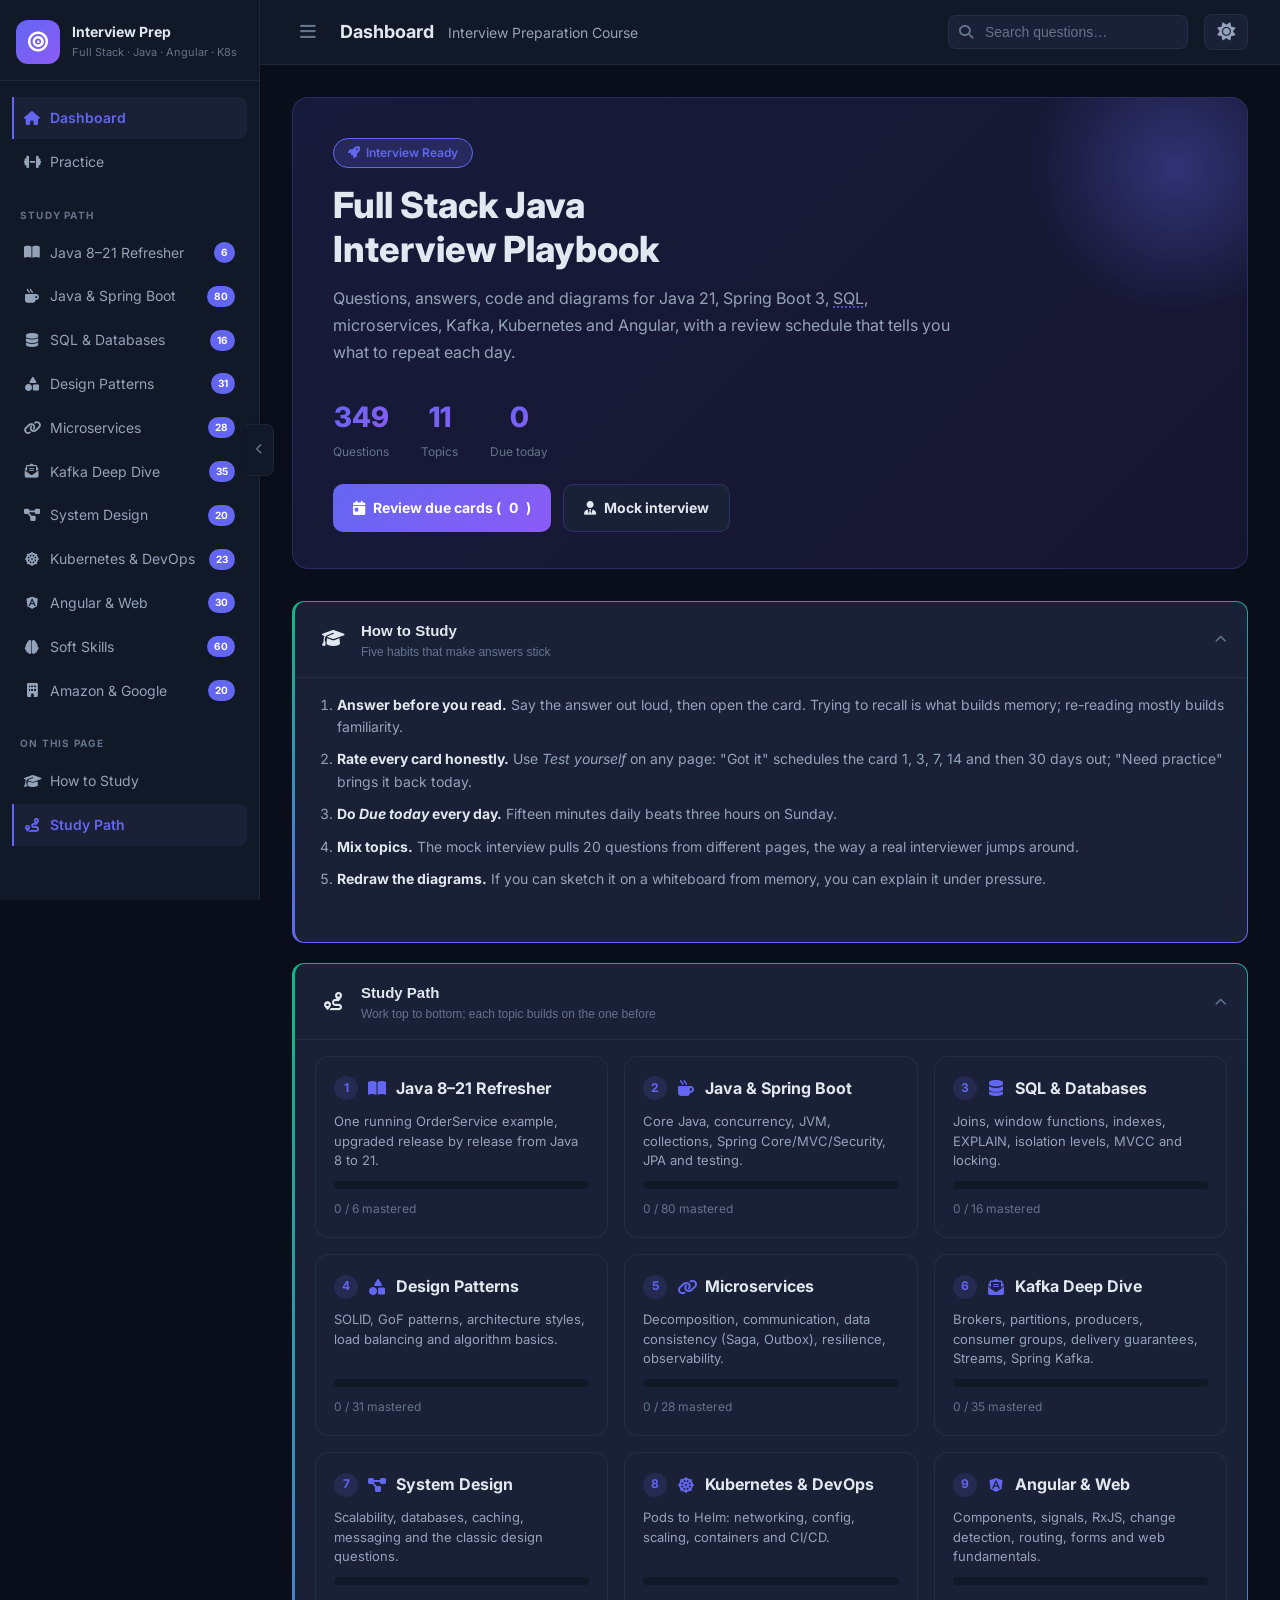
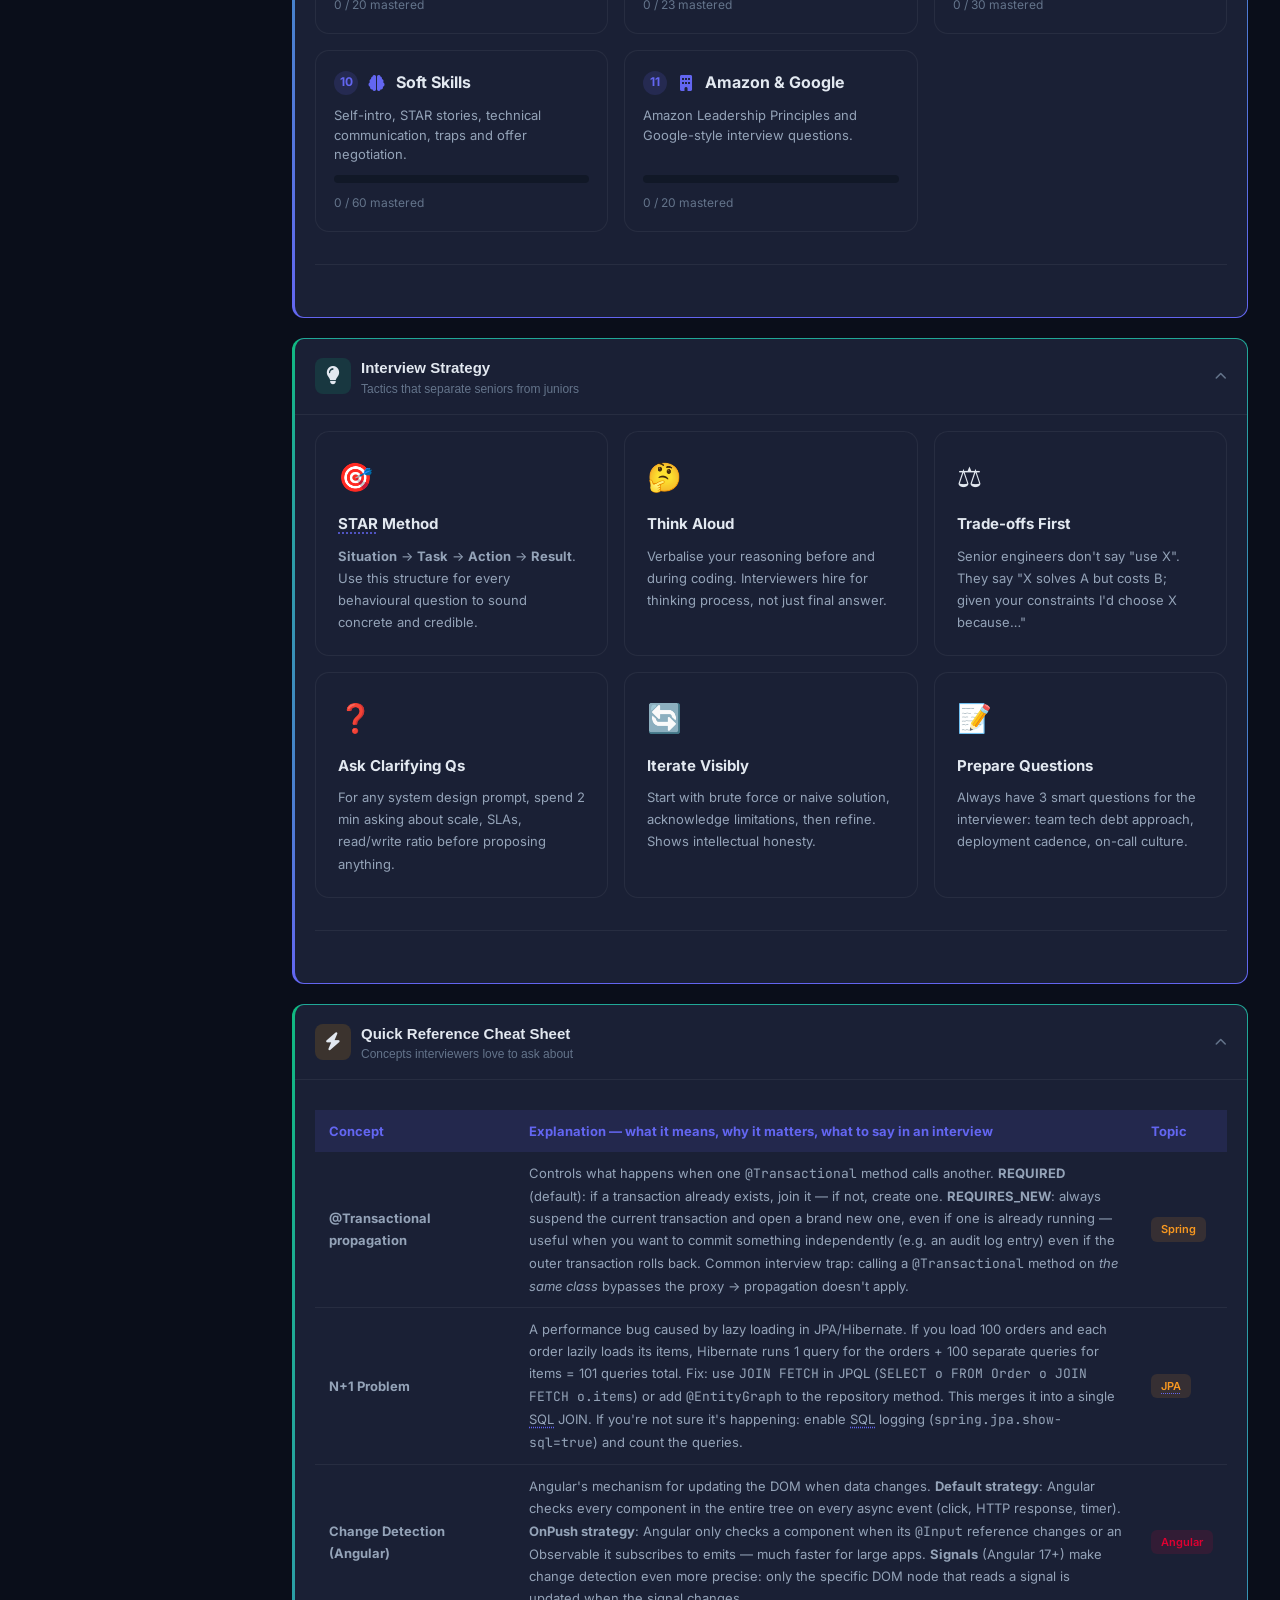
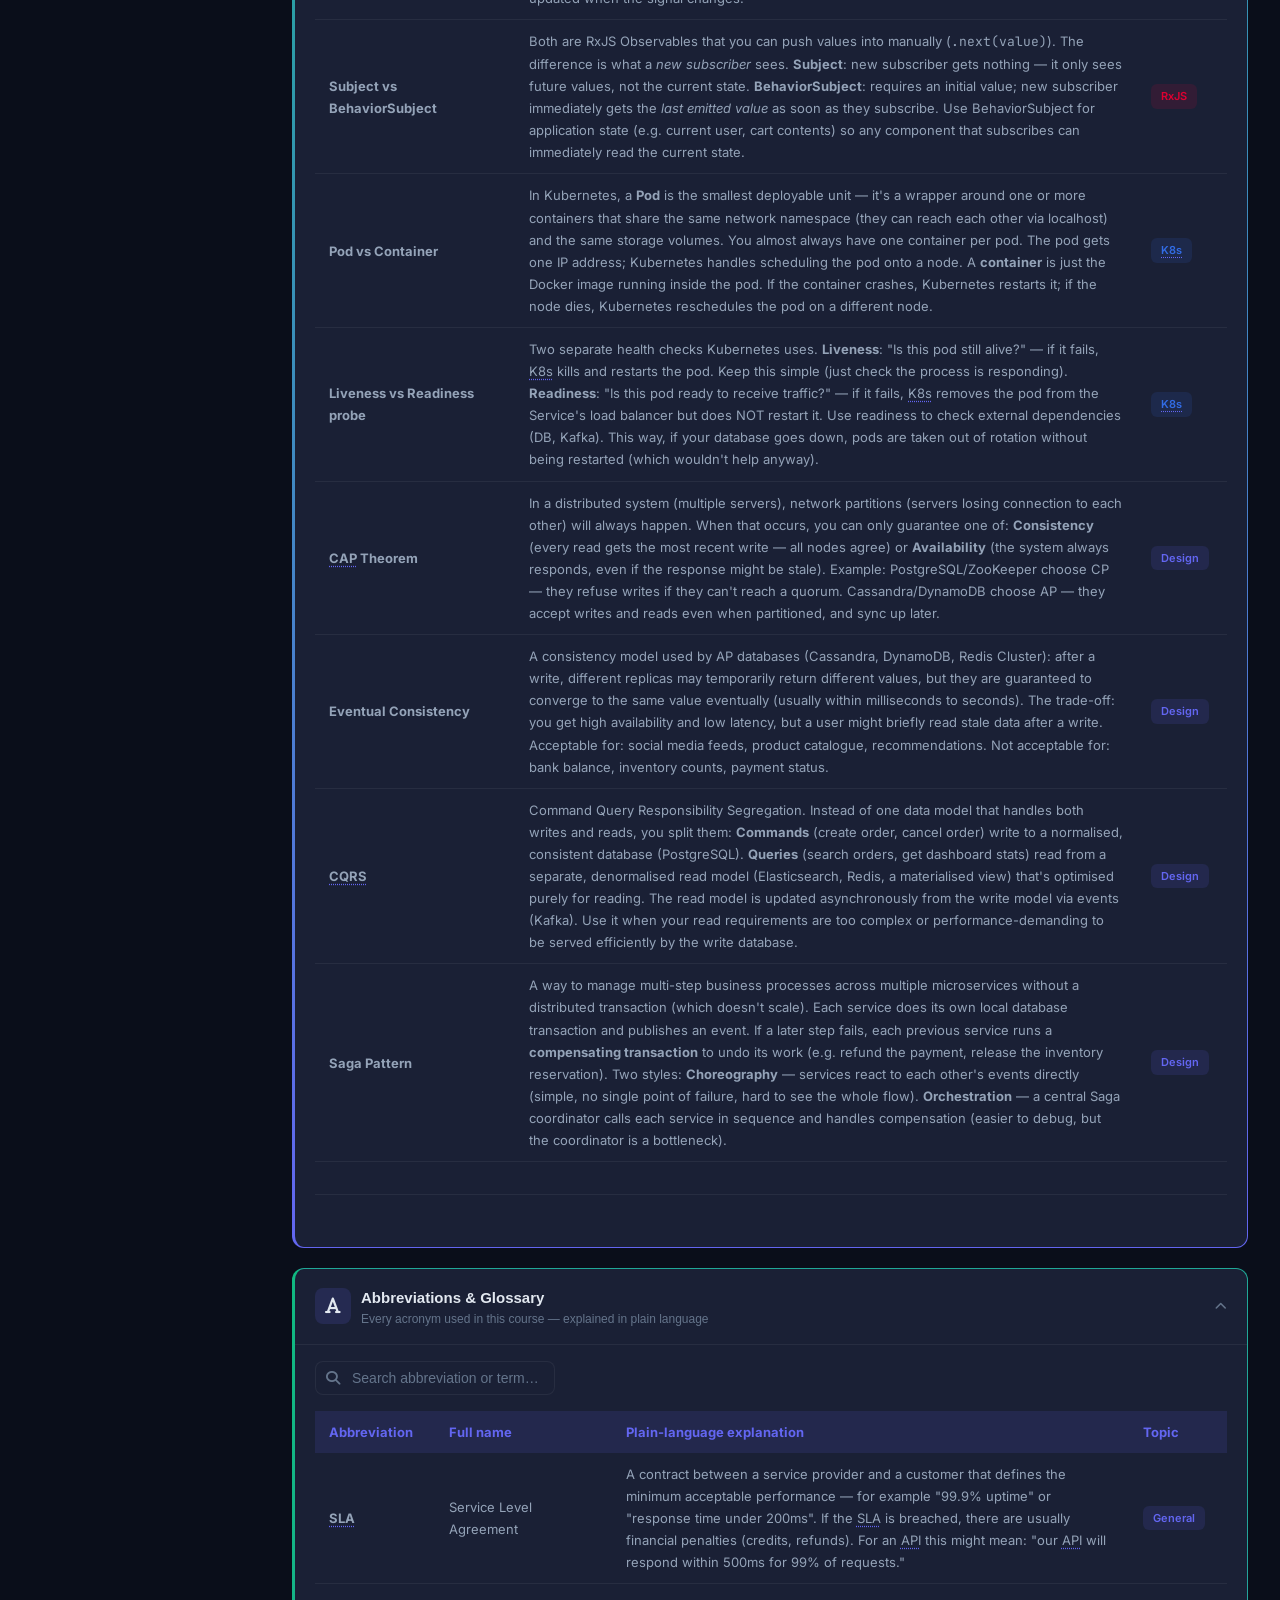
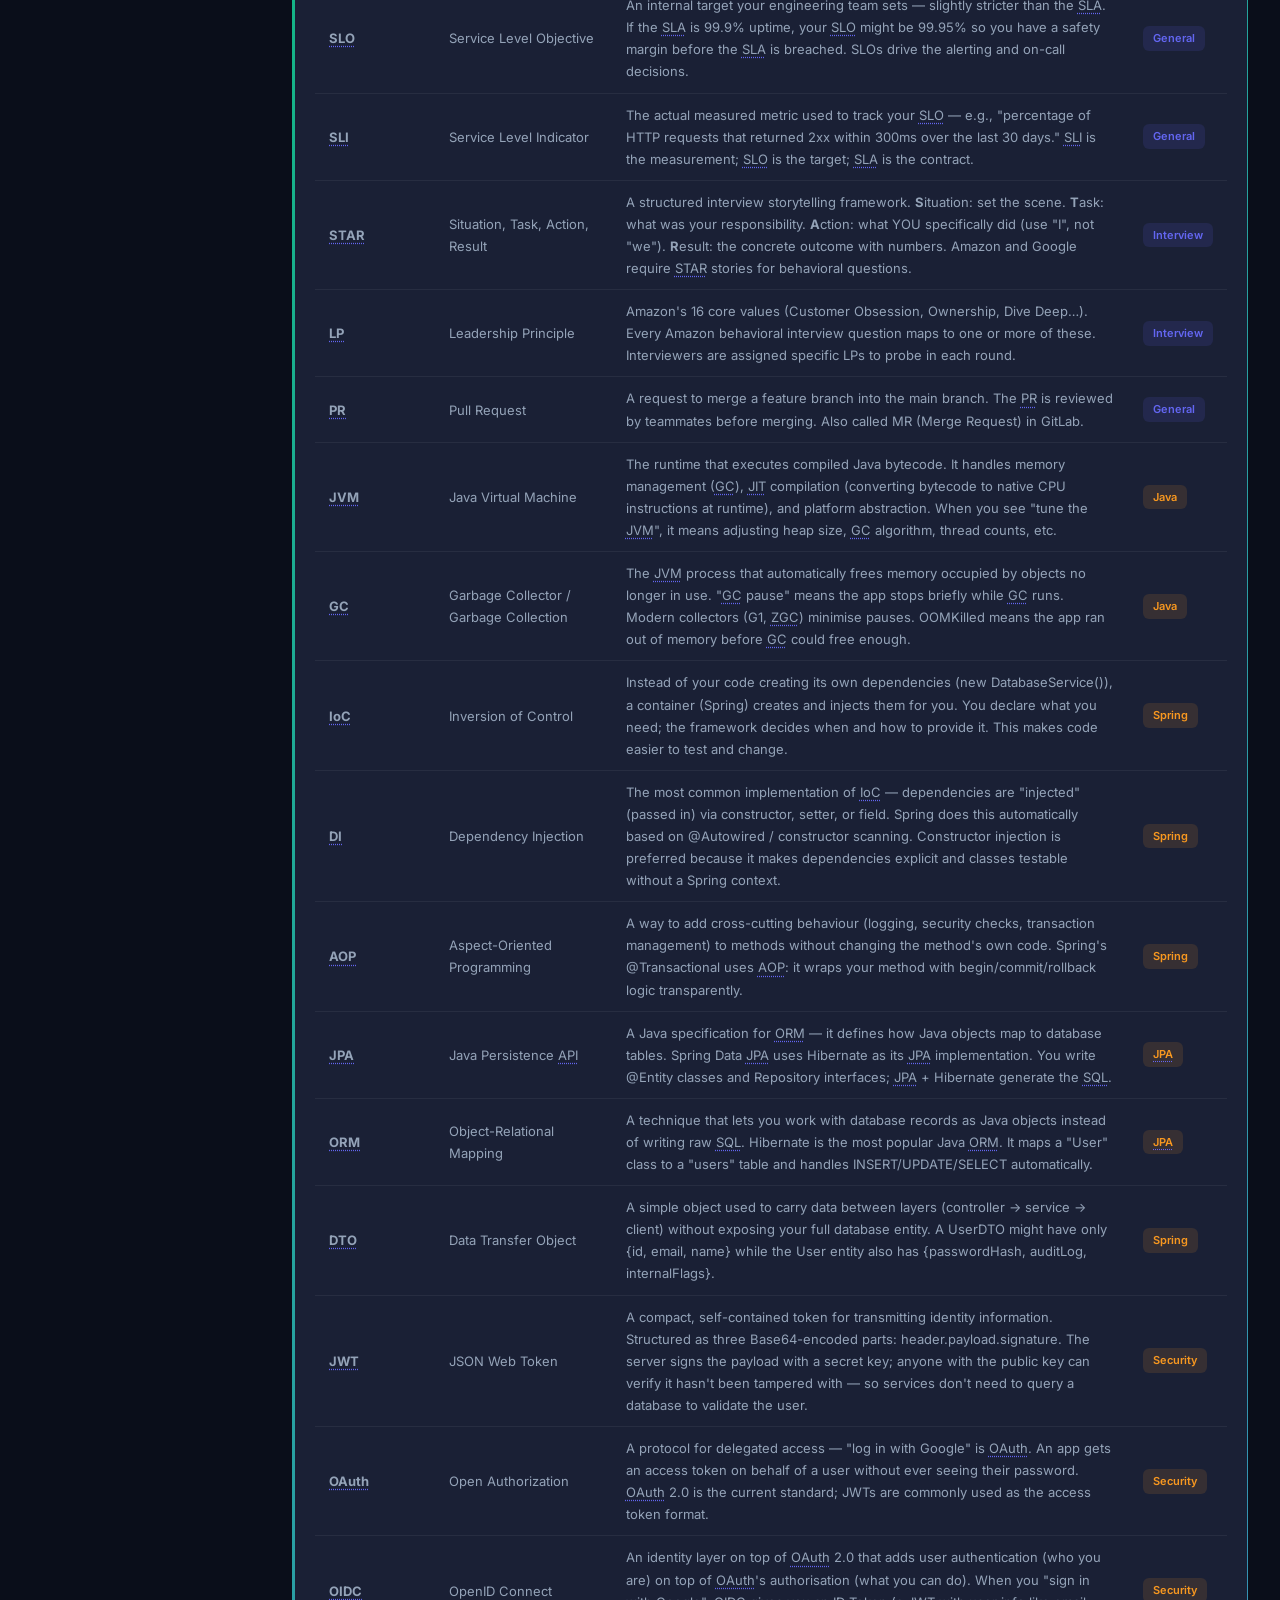
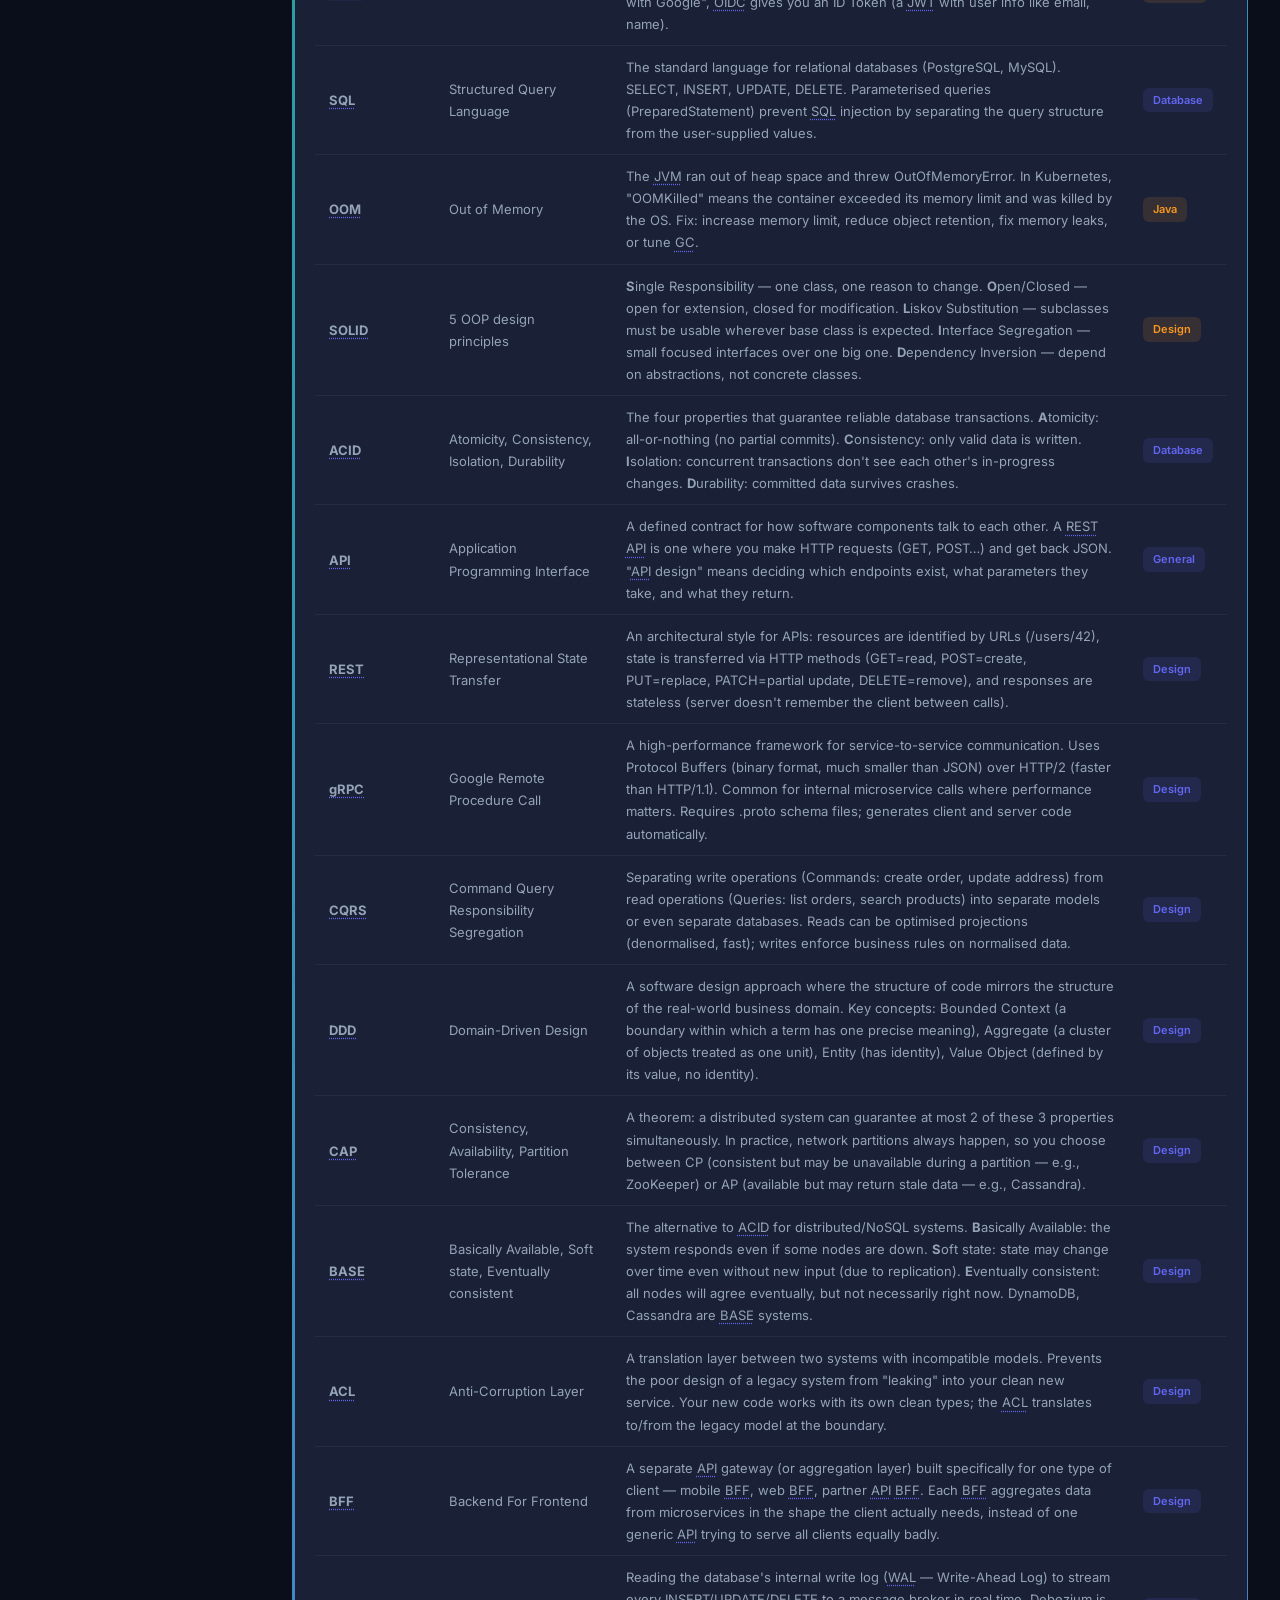
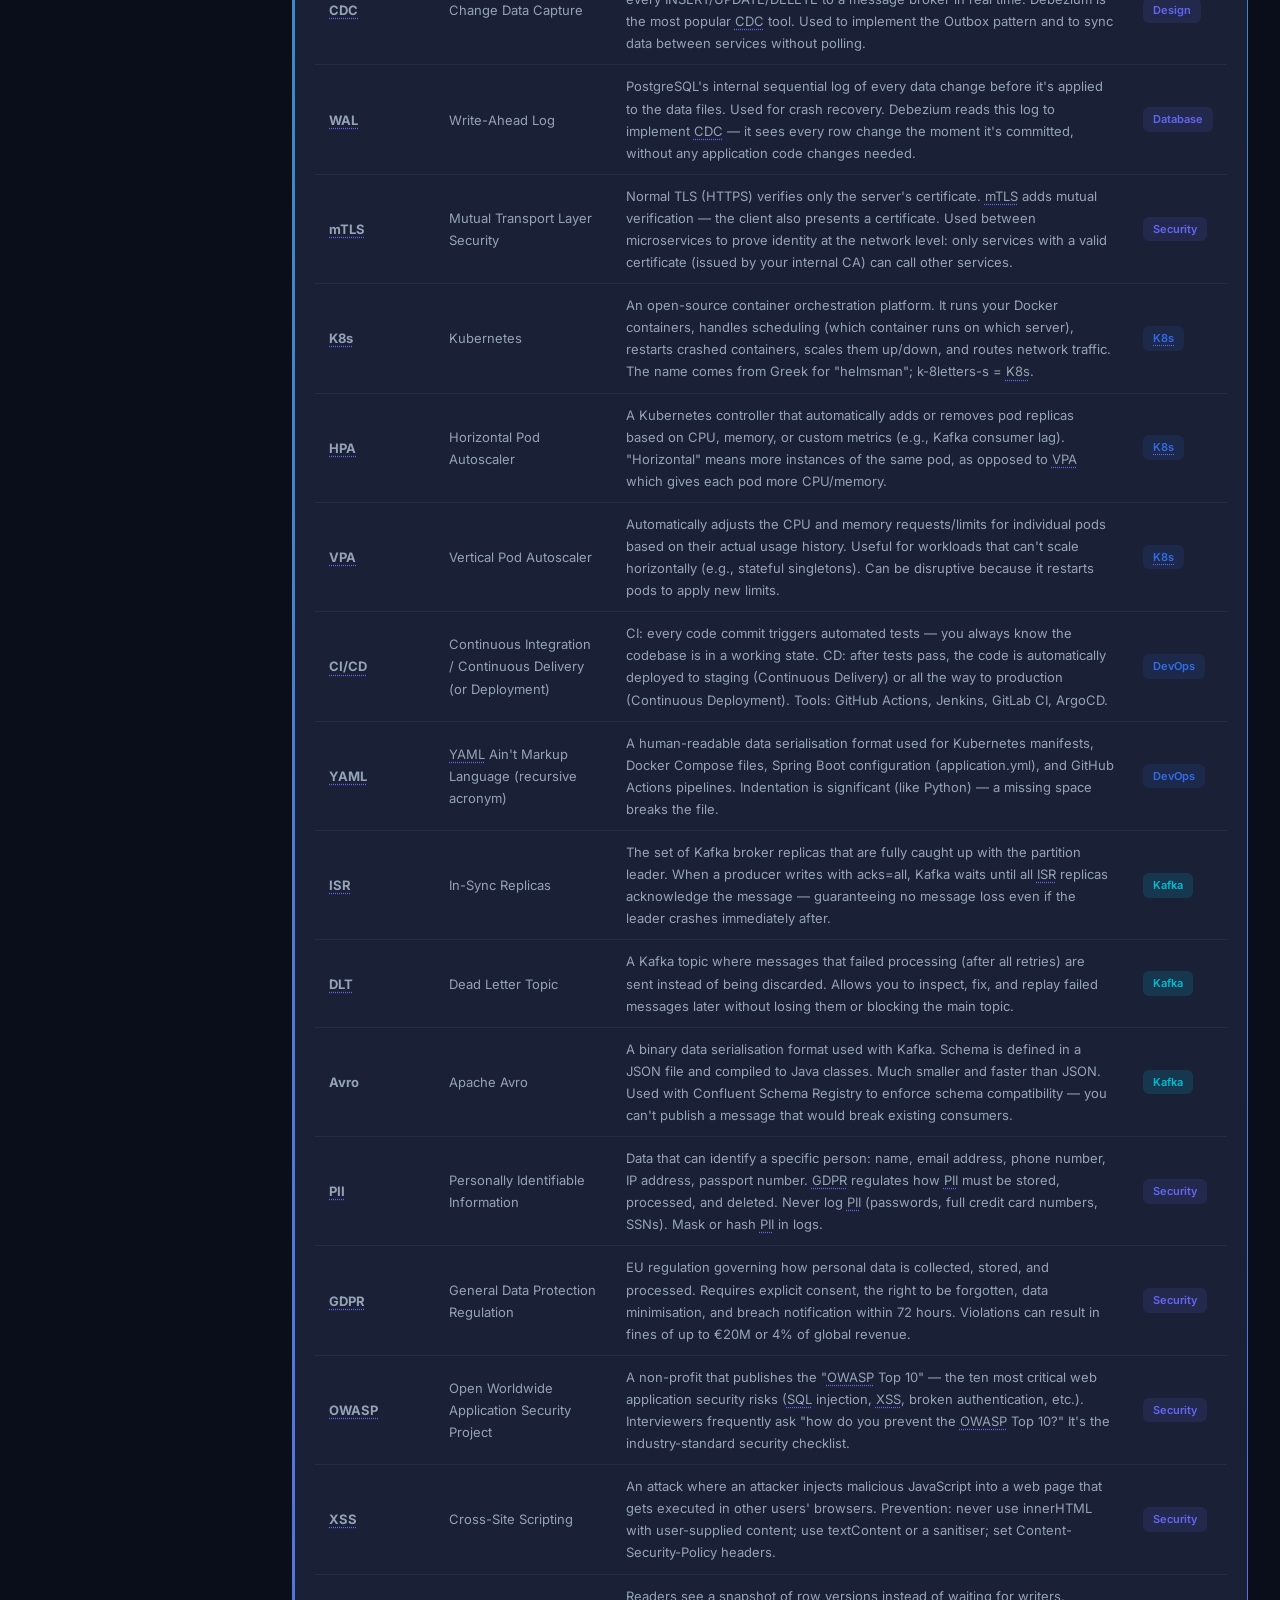
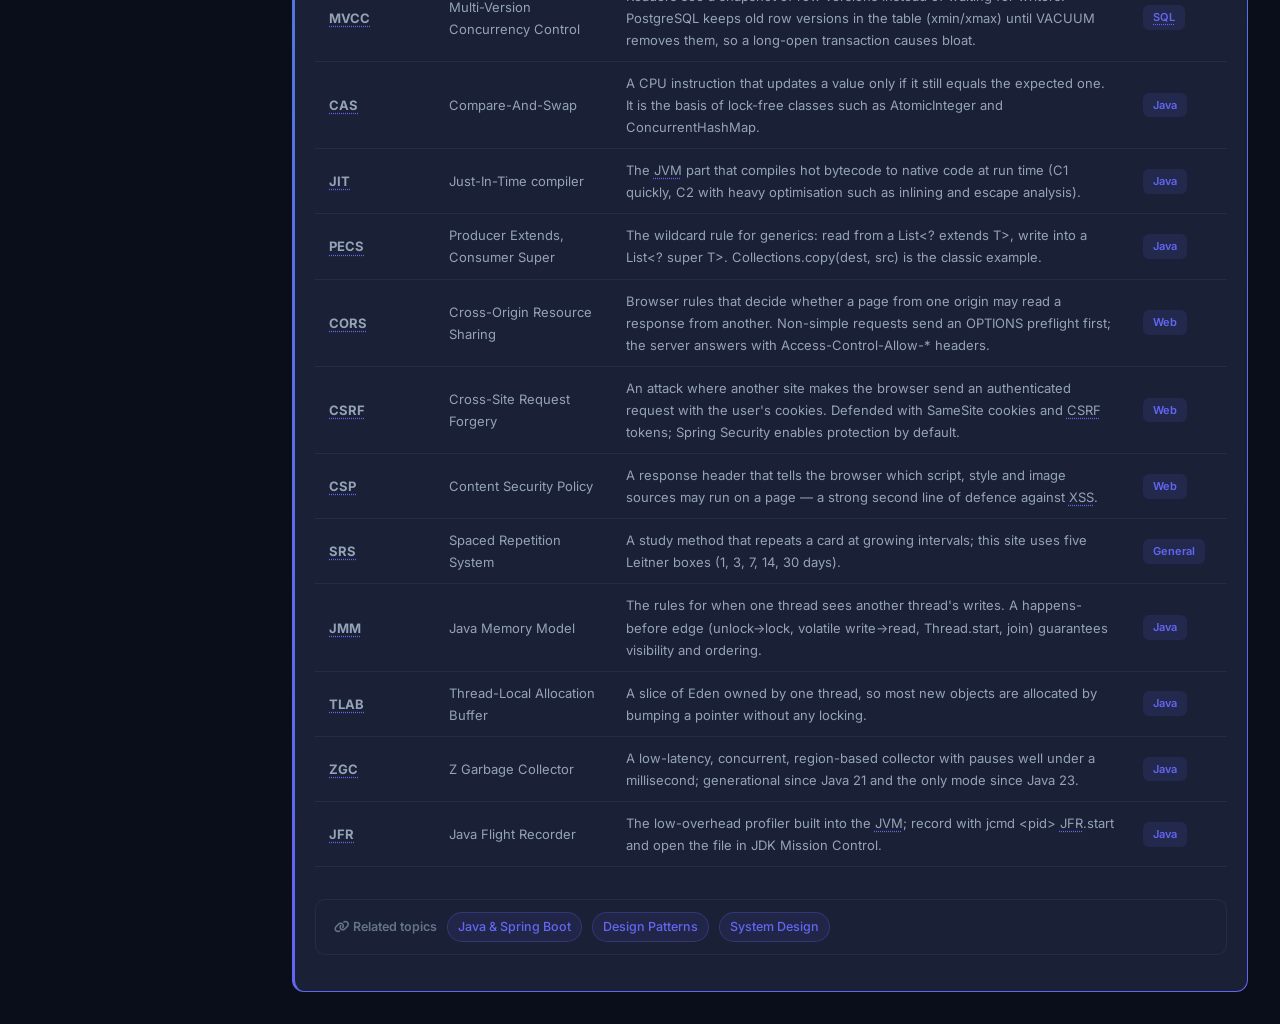
==== commit 806059e3: "Merge follow-up: NAV 80 for java-spring, JVM glossary terms; keep abbreviation wrapper out of SVG Th" ====
--- a/index.html
+++ b/index.html
@@ -555,6 +555,30 @@
               <td>A study method that repeats a card at growing intervals; this site uses five Leitner boxes (1, 3, 7, 14, 30 days).</td>
               <td><span class="tag">General</span></td>
             </tr>
+            <tr data-g="JMM Java Memory Model">
+              <td><strong>JMM</strong></td>
+              <td>Java Memory Model</td>
+              <td>The rules for when one thread sees another thread&#x27;s writes. A happens-before edge (unlock→lock, volatile write→read, Thread.start, join) guarantees visibility and ordering.</td>
+              <td><span class="tag">Java</span></td>
+            </tr>
+            <tr data-g="TLAB Thread-Local Allocation Buffer">
+              <td><strong>TLAB</strong></td>
+              <td>Thread-Local Allocation Buffer</td>
+              <td>A slice of Eden owned by one thread, so most new objects are allocated by bumping a pointer without any locking.</td>
+              <td><span class="tag">Java</span></td>
+            </tr>
+            <tr data-g="ZGC Z Garbage Collector">
+              <td><strong>ZGC</strong></td>
+              <td>Z Garbage Collector</td>
+              <td>A low-latency, concurrent, region-based collector with pauses well under a millisecond; generational since Java 21 and the only mode since Java 23.</td>
+              <td><span class="tag">Java</span></td>
+            </tr>
+            <tr data-g="JFR Java Flight Recorder">
+              <td><strong>JFR</strong></td>
+              <td>Java Flight Recorder</td>
+              <td>The low-overhead profiler built into the JVM; record with jcmd &lt;pid&gt; JFR.start and open the file in JDK Mission Control.</td>
+              <td><span class="tag">Java</span></td>
+            </tr>
           </tbody>
         </table>
       </div>
@@ -580,7 +604,7 @@
   </div><!-- /main -->
 </div><!-- /layout -->
 
-<script src="js/app.js?v=12"></script>
+<script src="js/app.js?v=13"></script>
 <script src="js/quiz.js?v=2"></script>
 </body>
 </html>
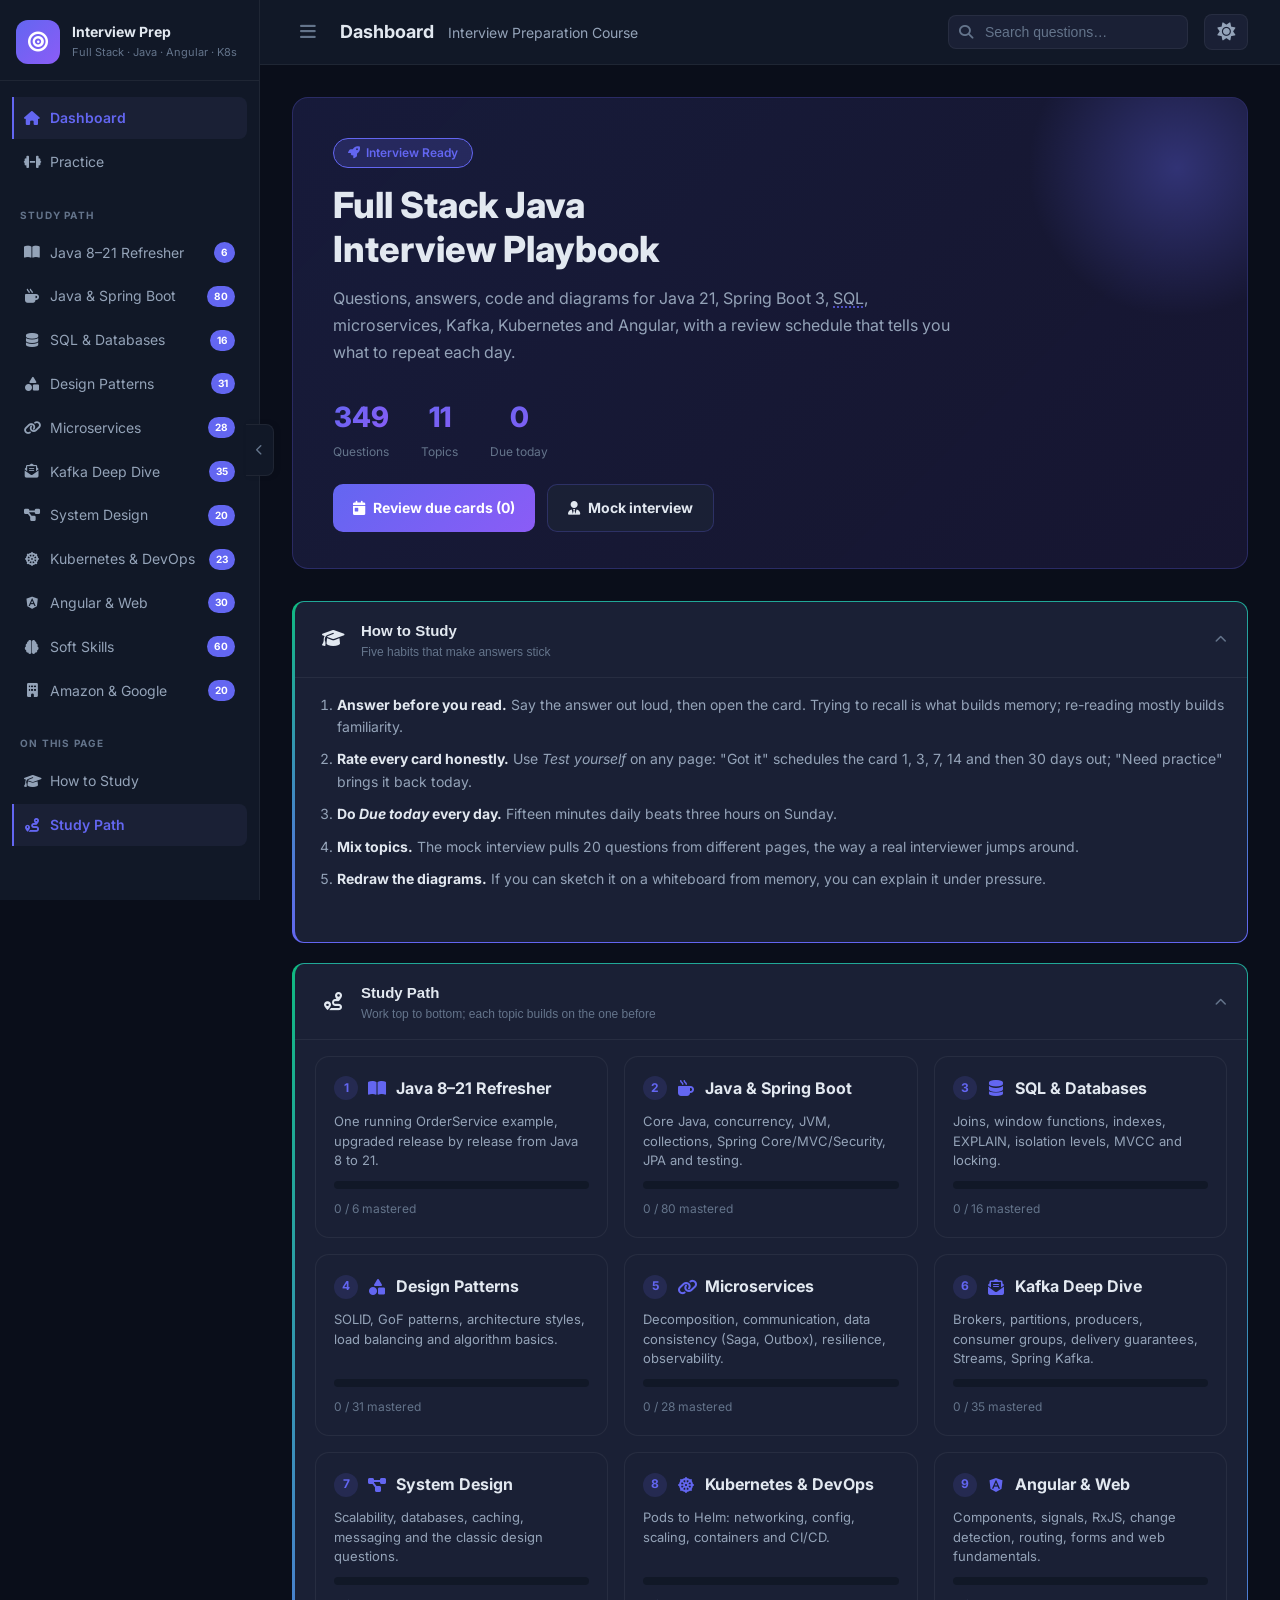
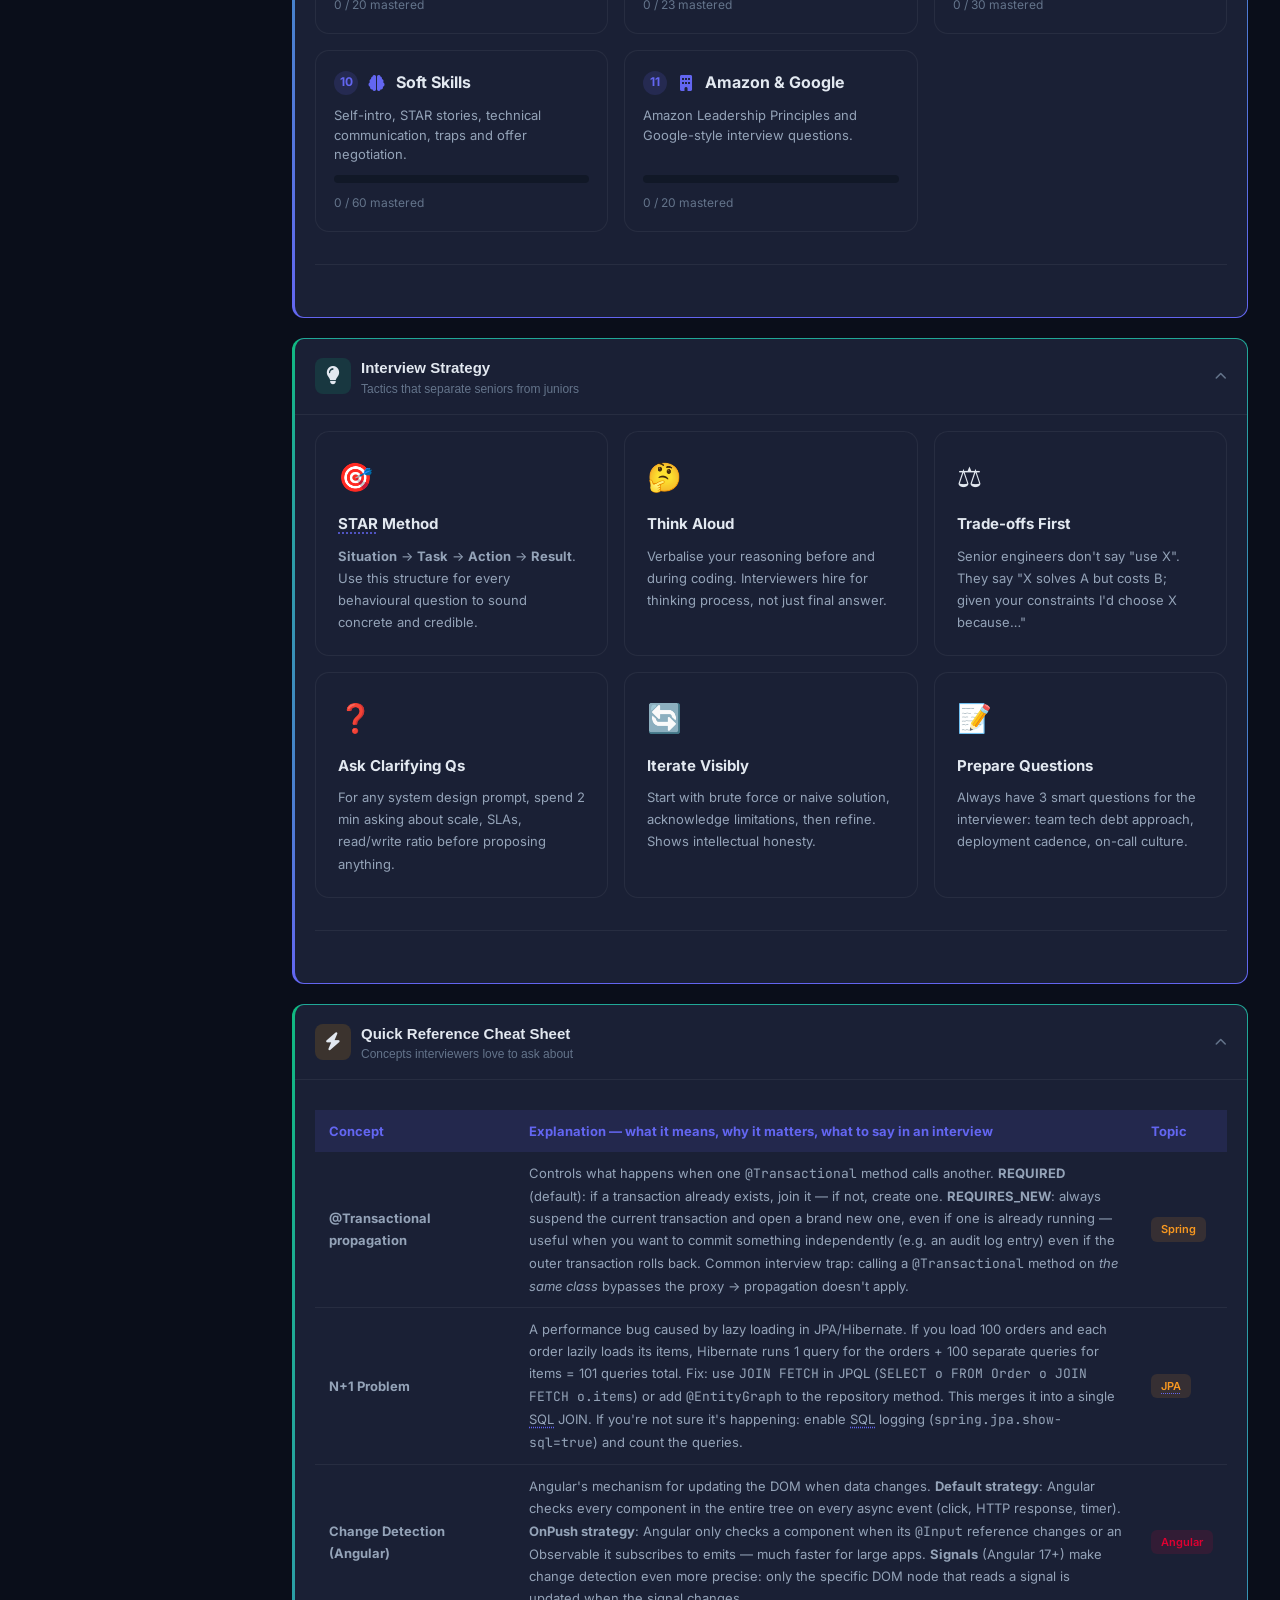
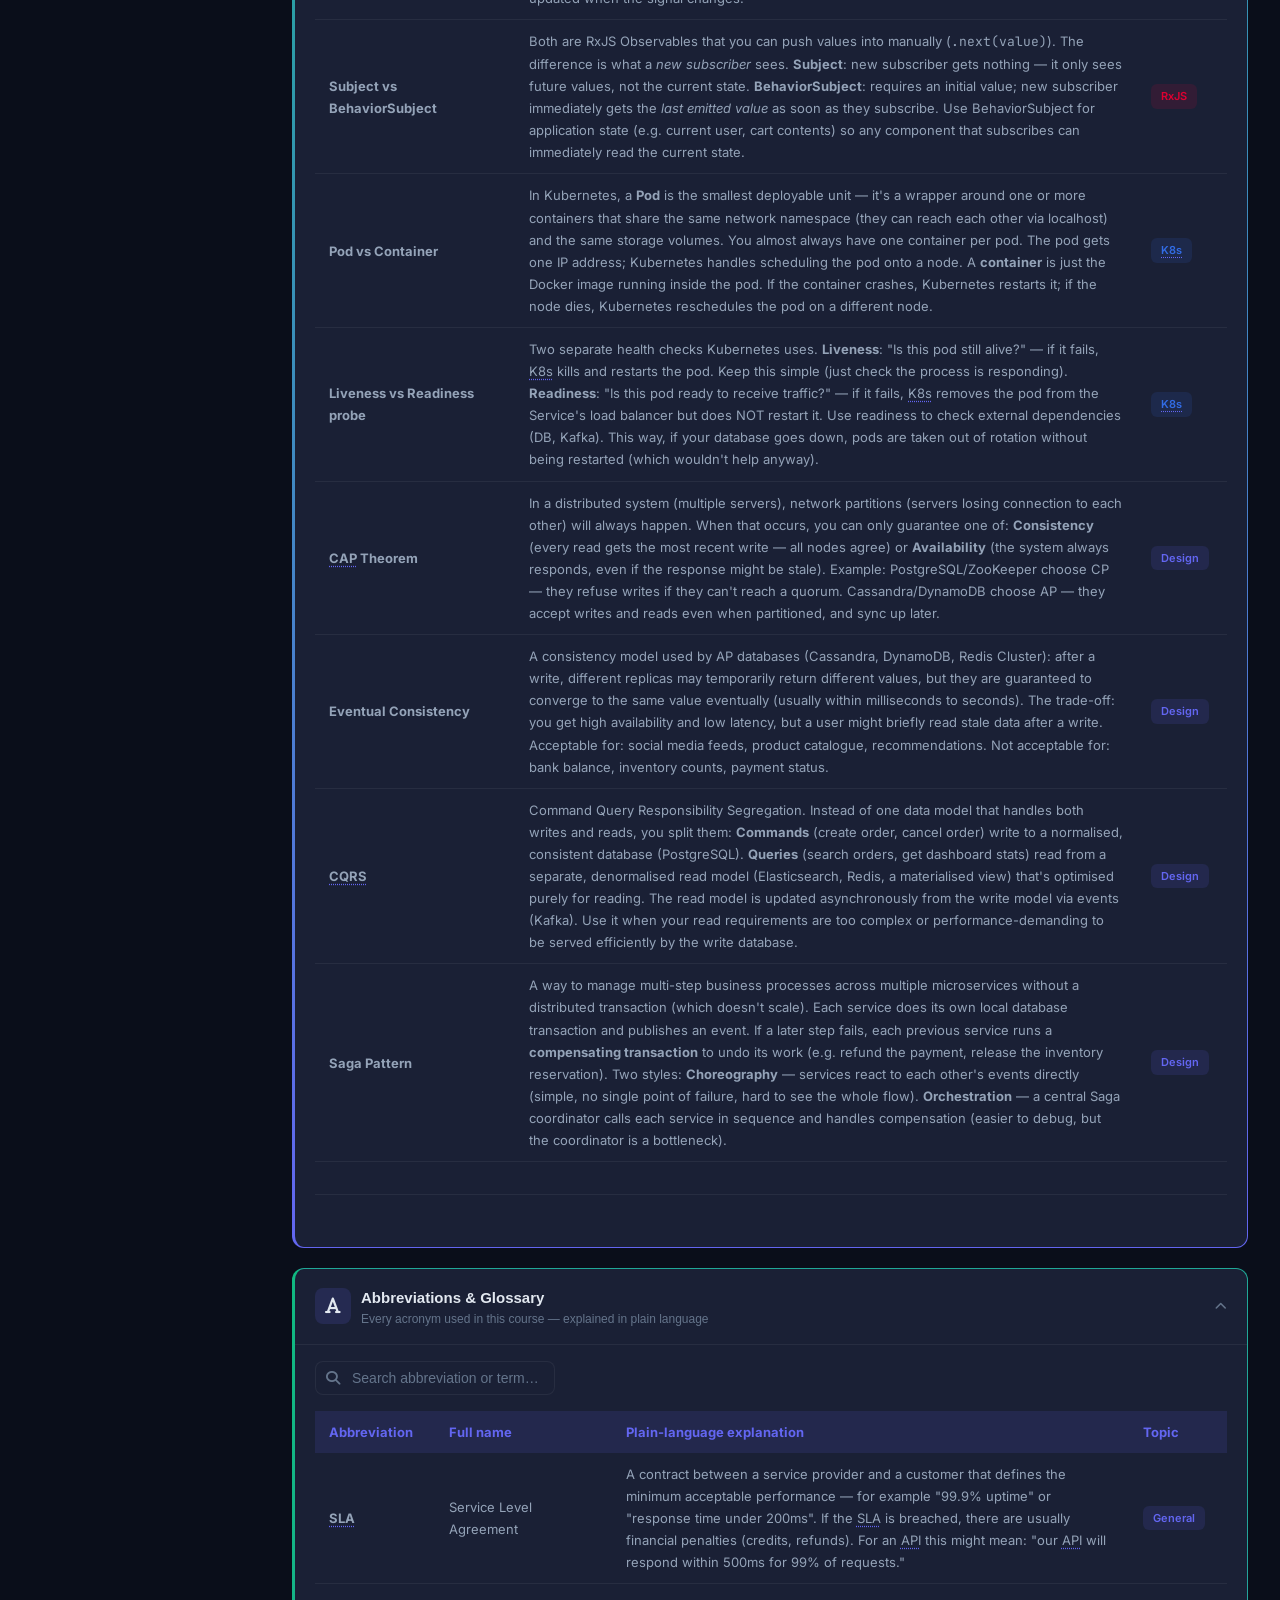
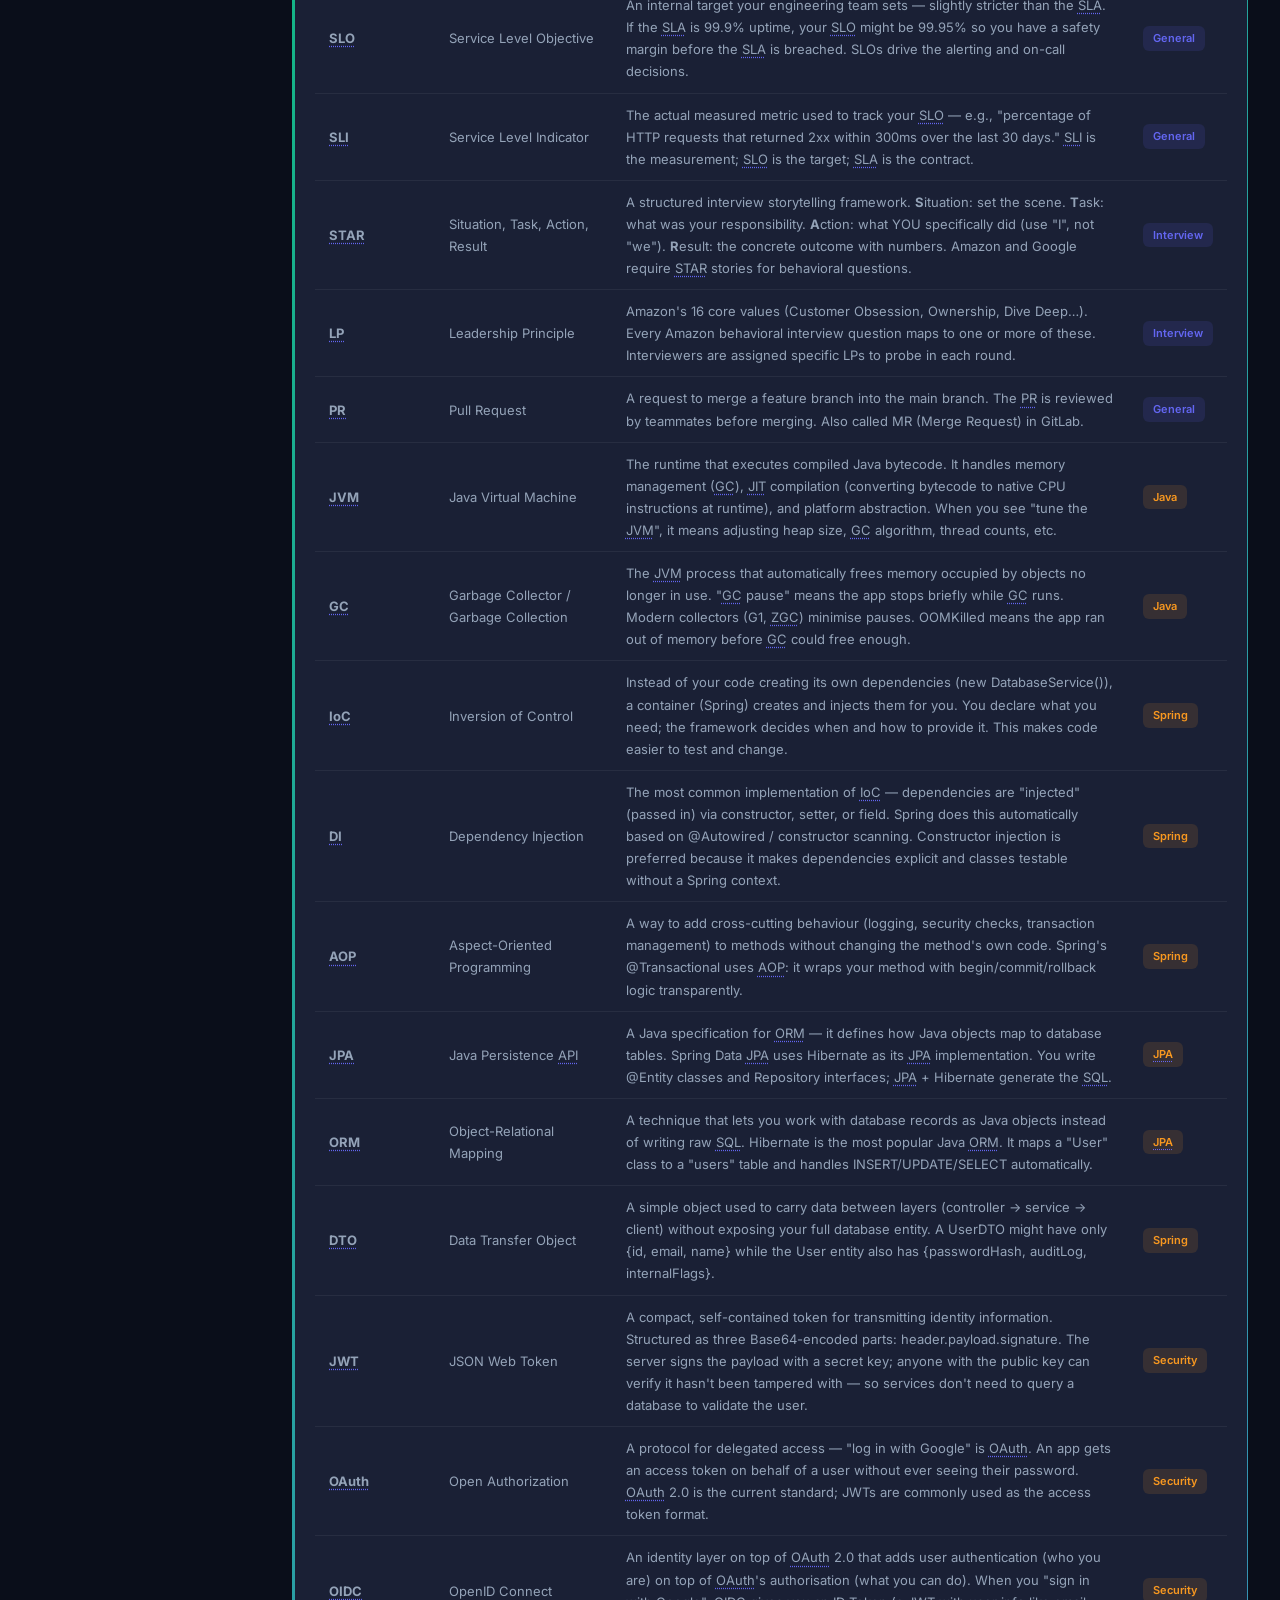
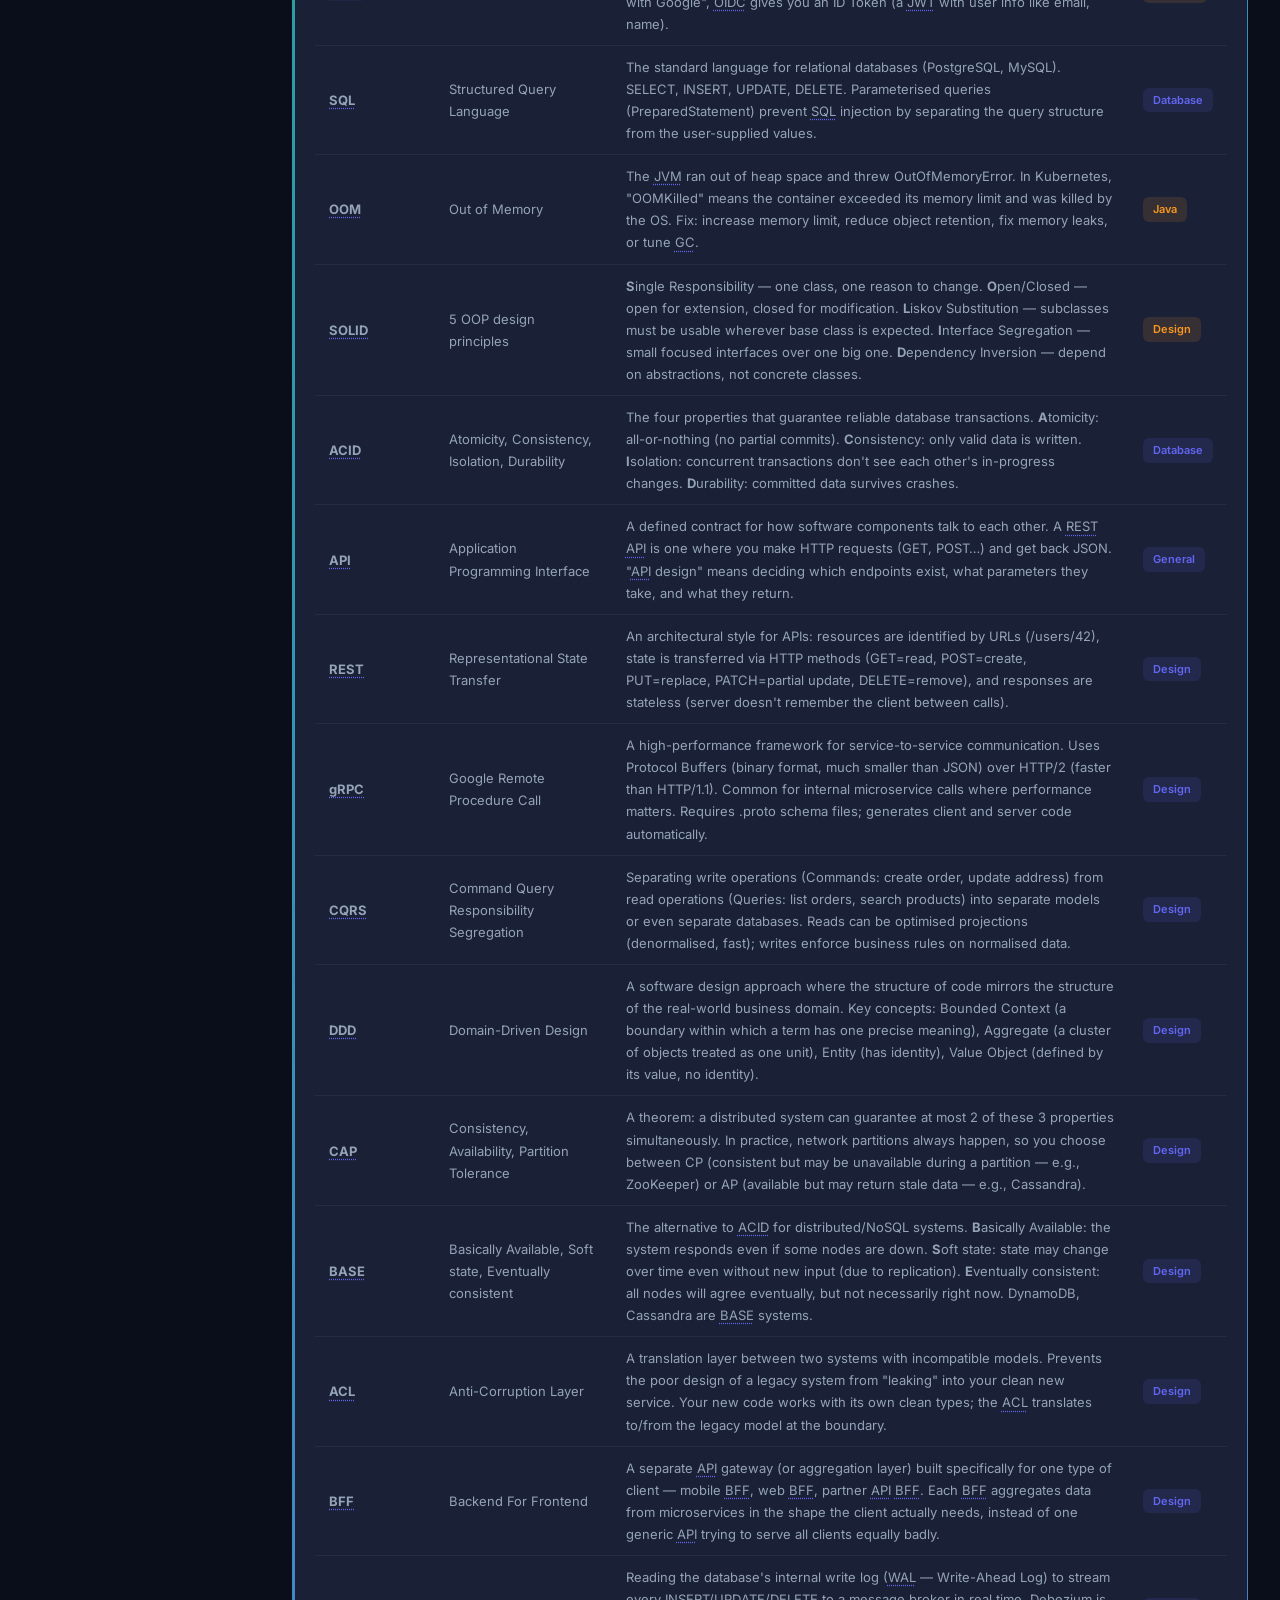
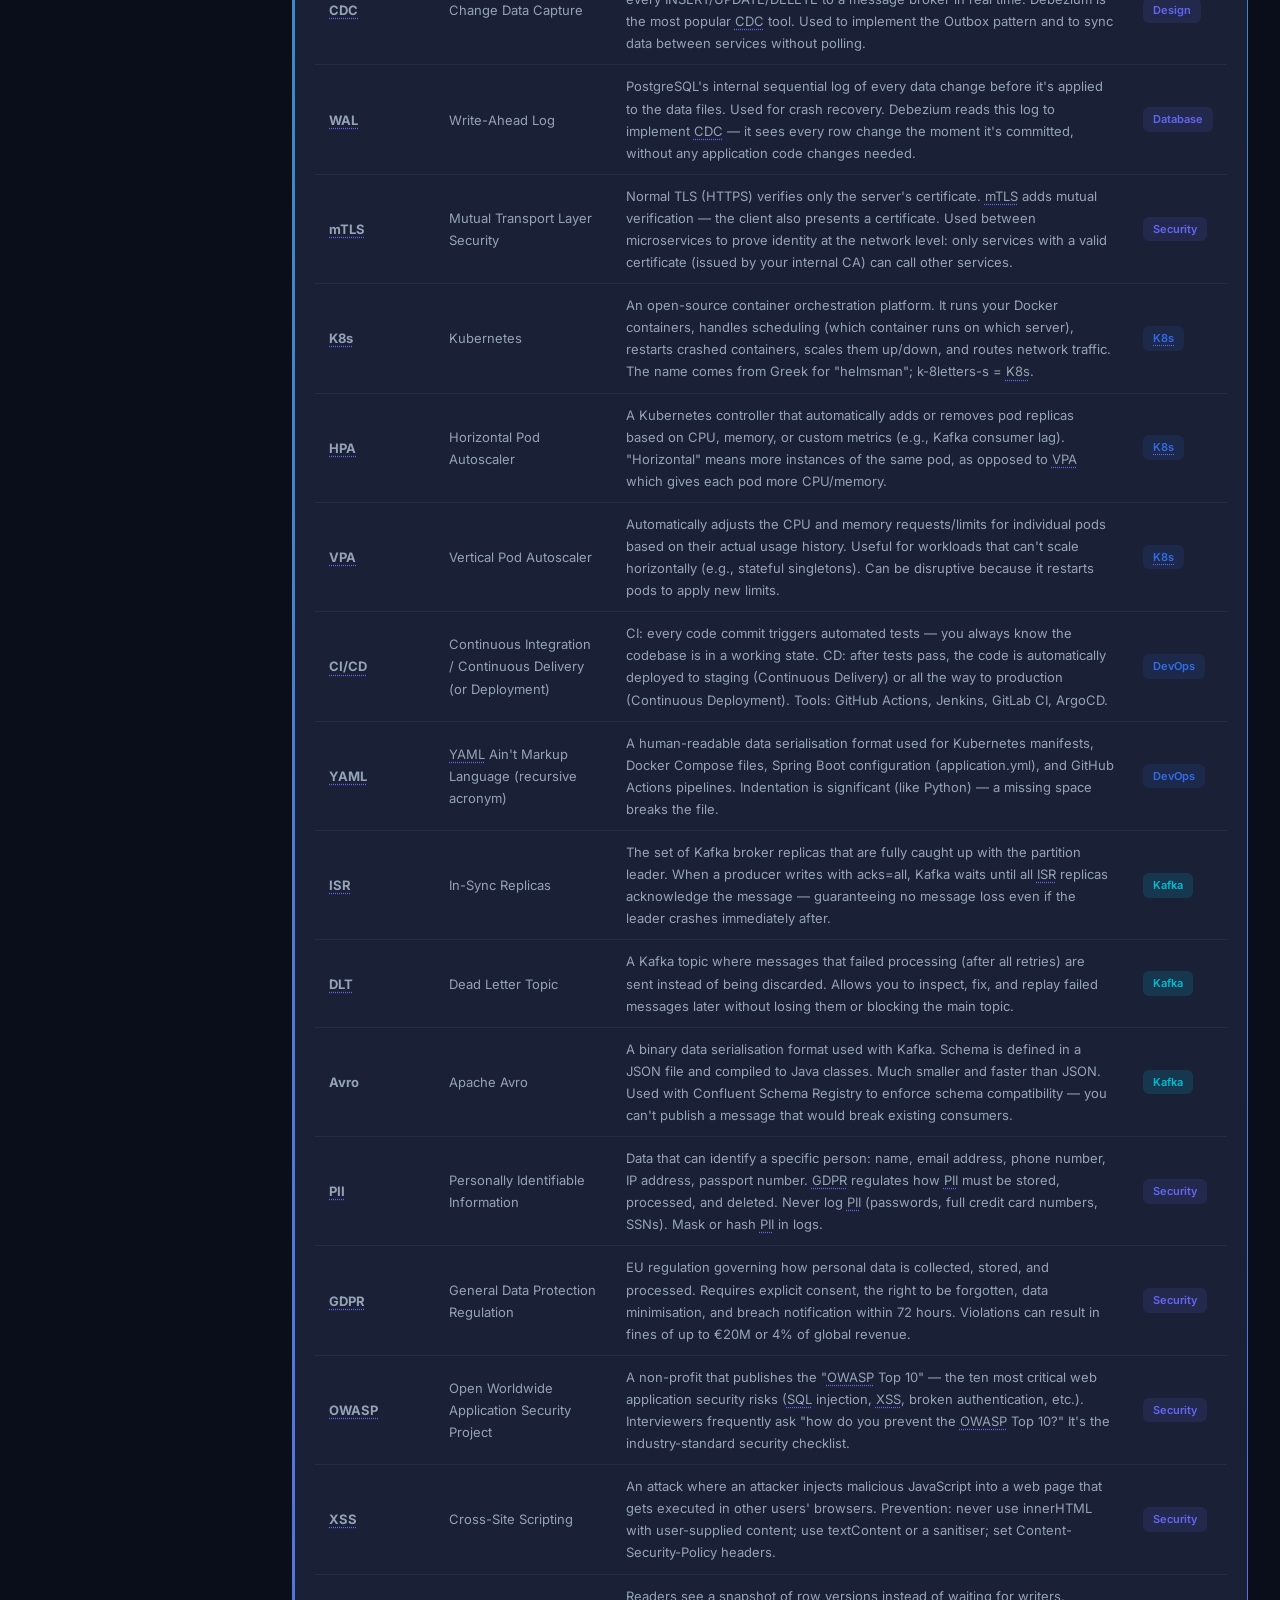
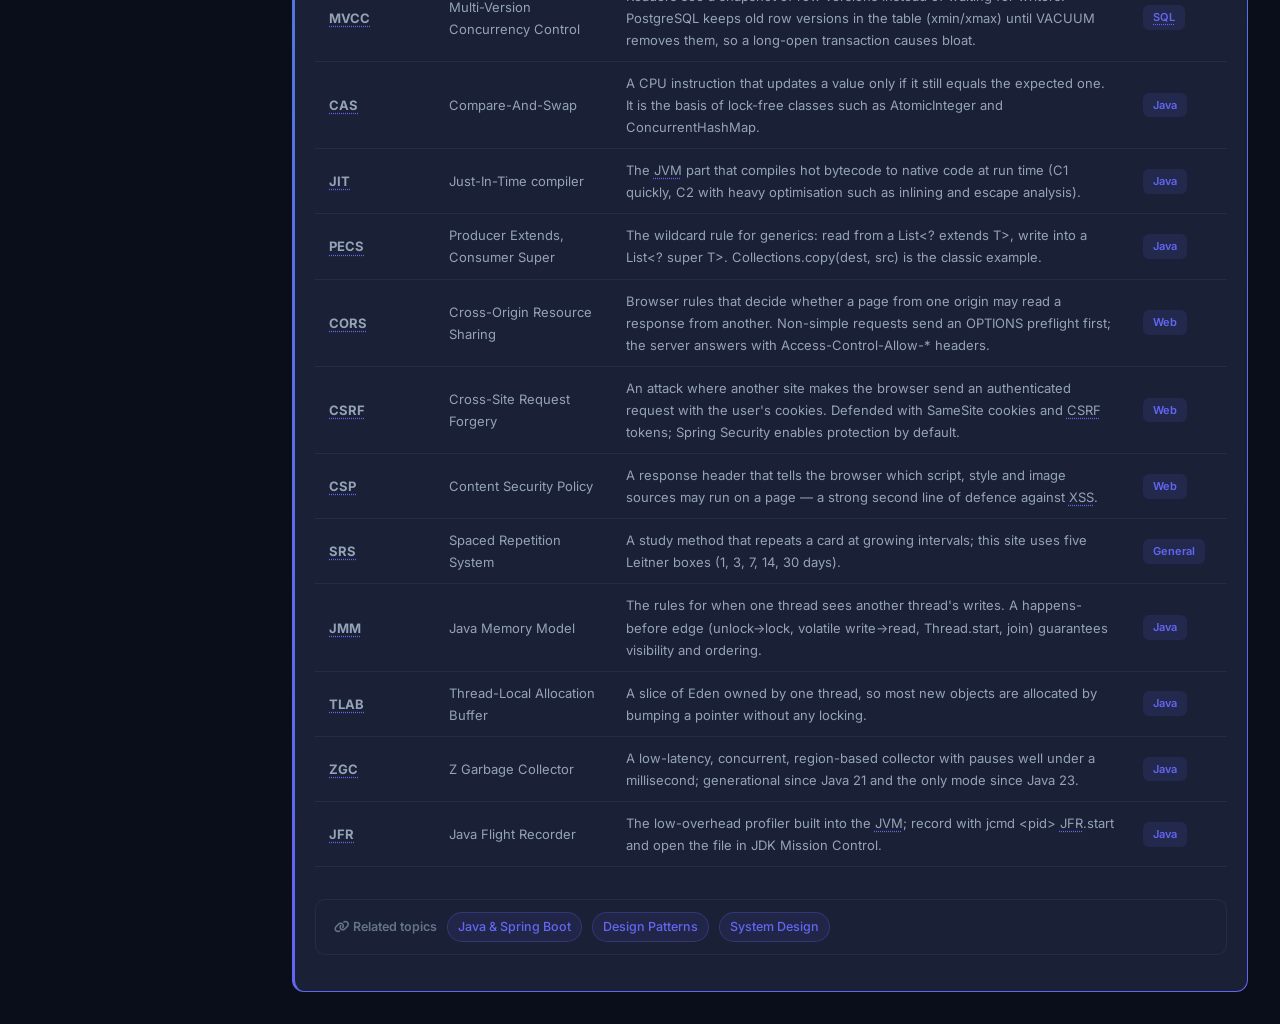
==== commit 12a7535e: "Dashboard: tidy due-count button label Co-Authored-By: Claude Opus 5.5 <noreply@anthropic.com>" ====
--- a/index.html
+++ b/index.html
@@ -40,7 +40,7 @@
           <div class="hero-stat"><div class="num" data-due-count></div><div class="lbl">Due today</div></div>
         </div>
         <div class="hero-actions">
-          <a class="btn-primary" href="final-exam.html?mode=due"><i class="fa-solid fa-calendar-day"></i> Review due cards (<span data-due-count></span>)</a>
+          <a class="btn-primary" href="final-exam.html?mode=due"><i class="fa-solid fa-calendar-day"></i> <span>Review due cards (<span data-due-count></span>)</span></a>
           <a class="btn-secondary" href="final-exam.html"><i class="fa-solid fa-user-tie"></i> Mock interview</a>
         </div>
       </div>
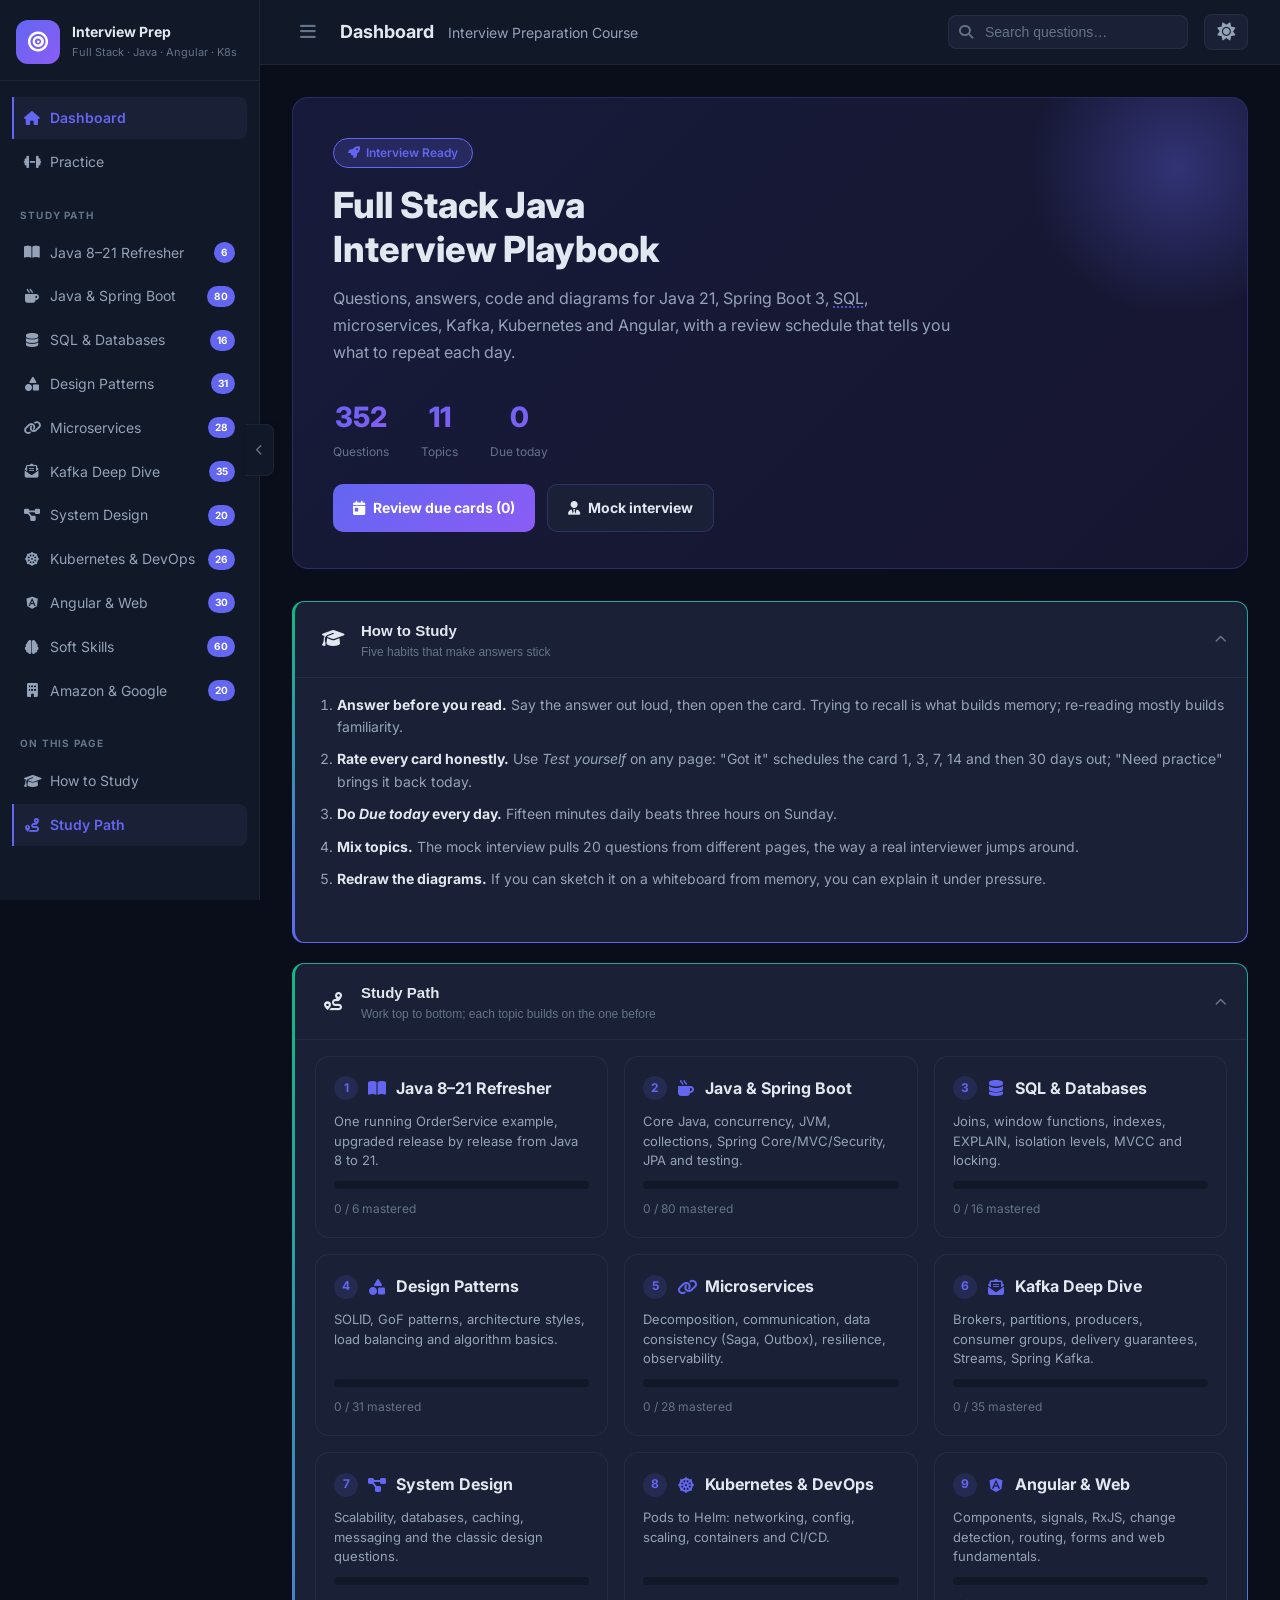
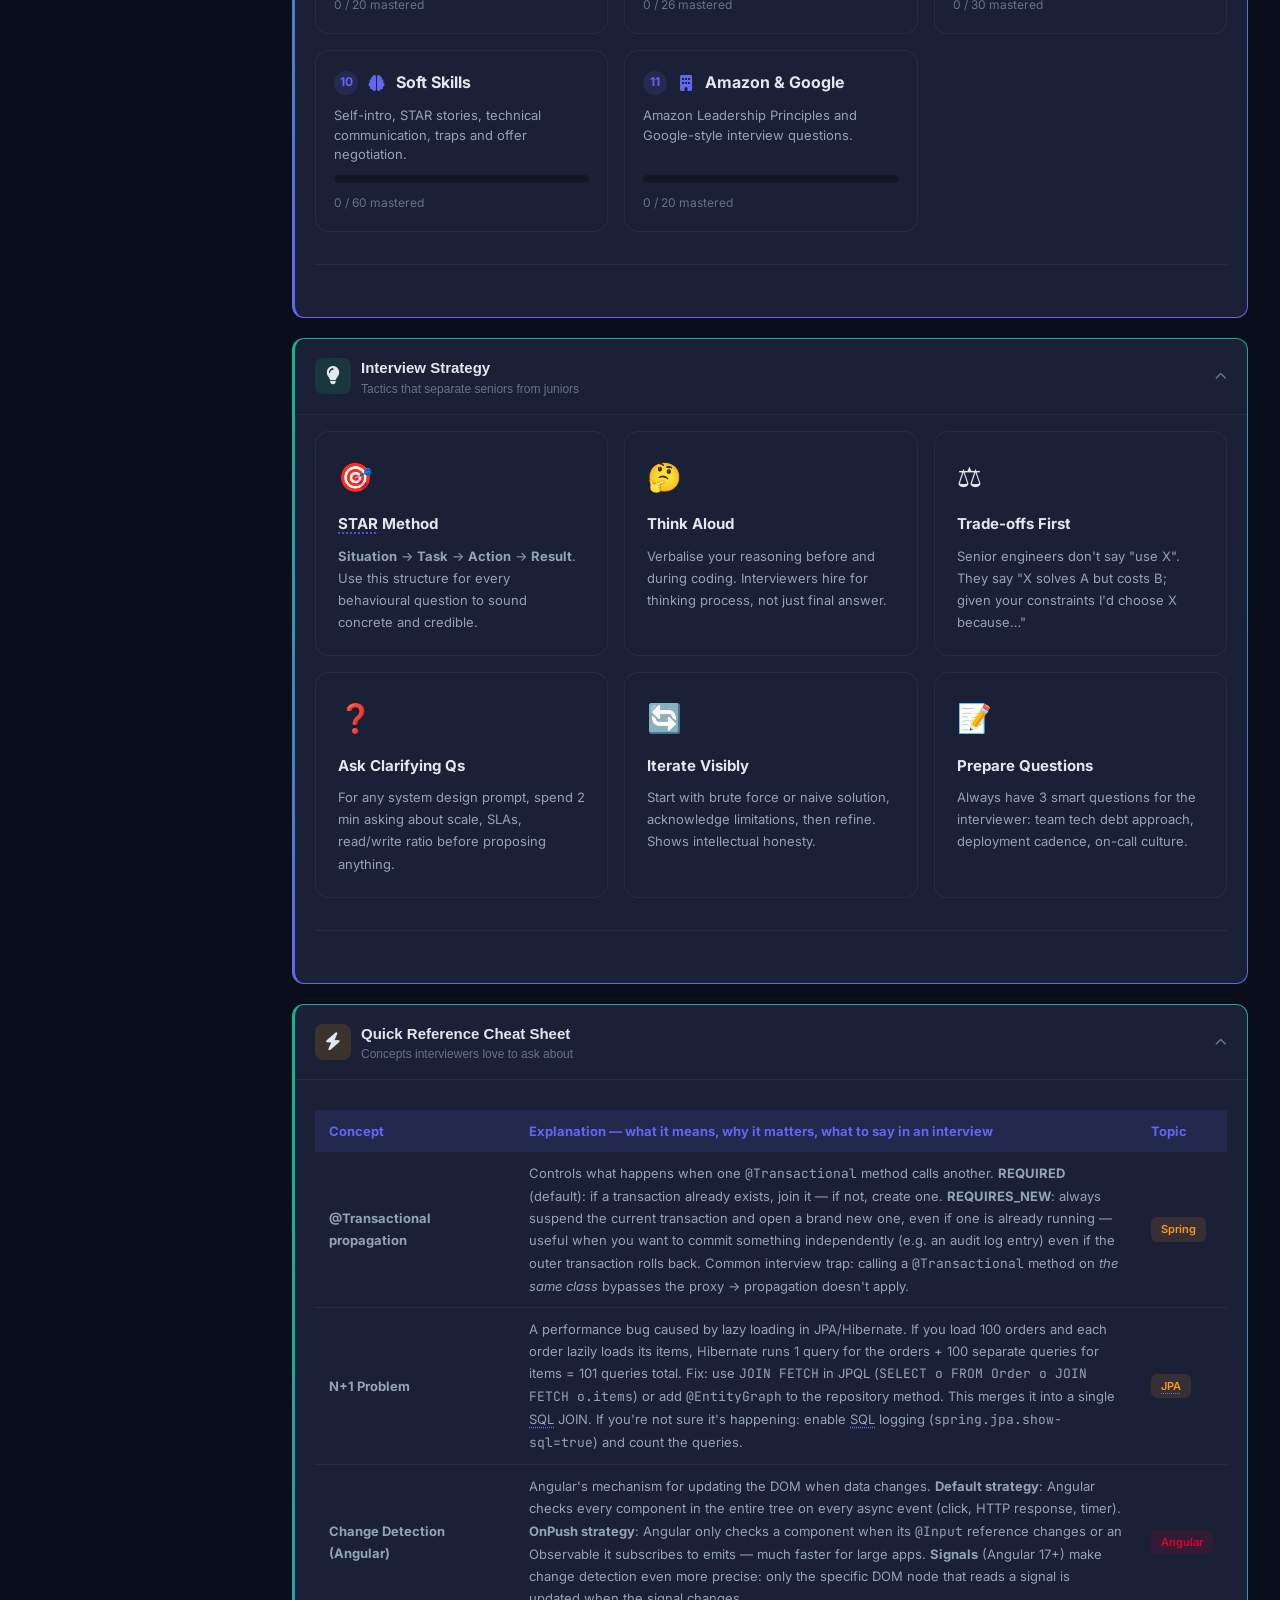
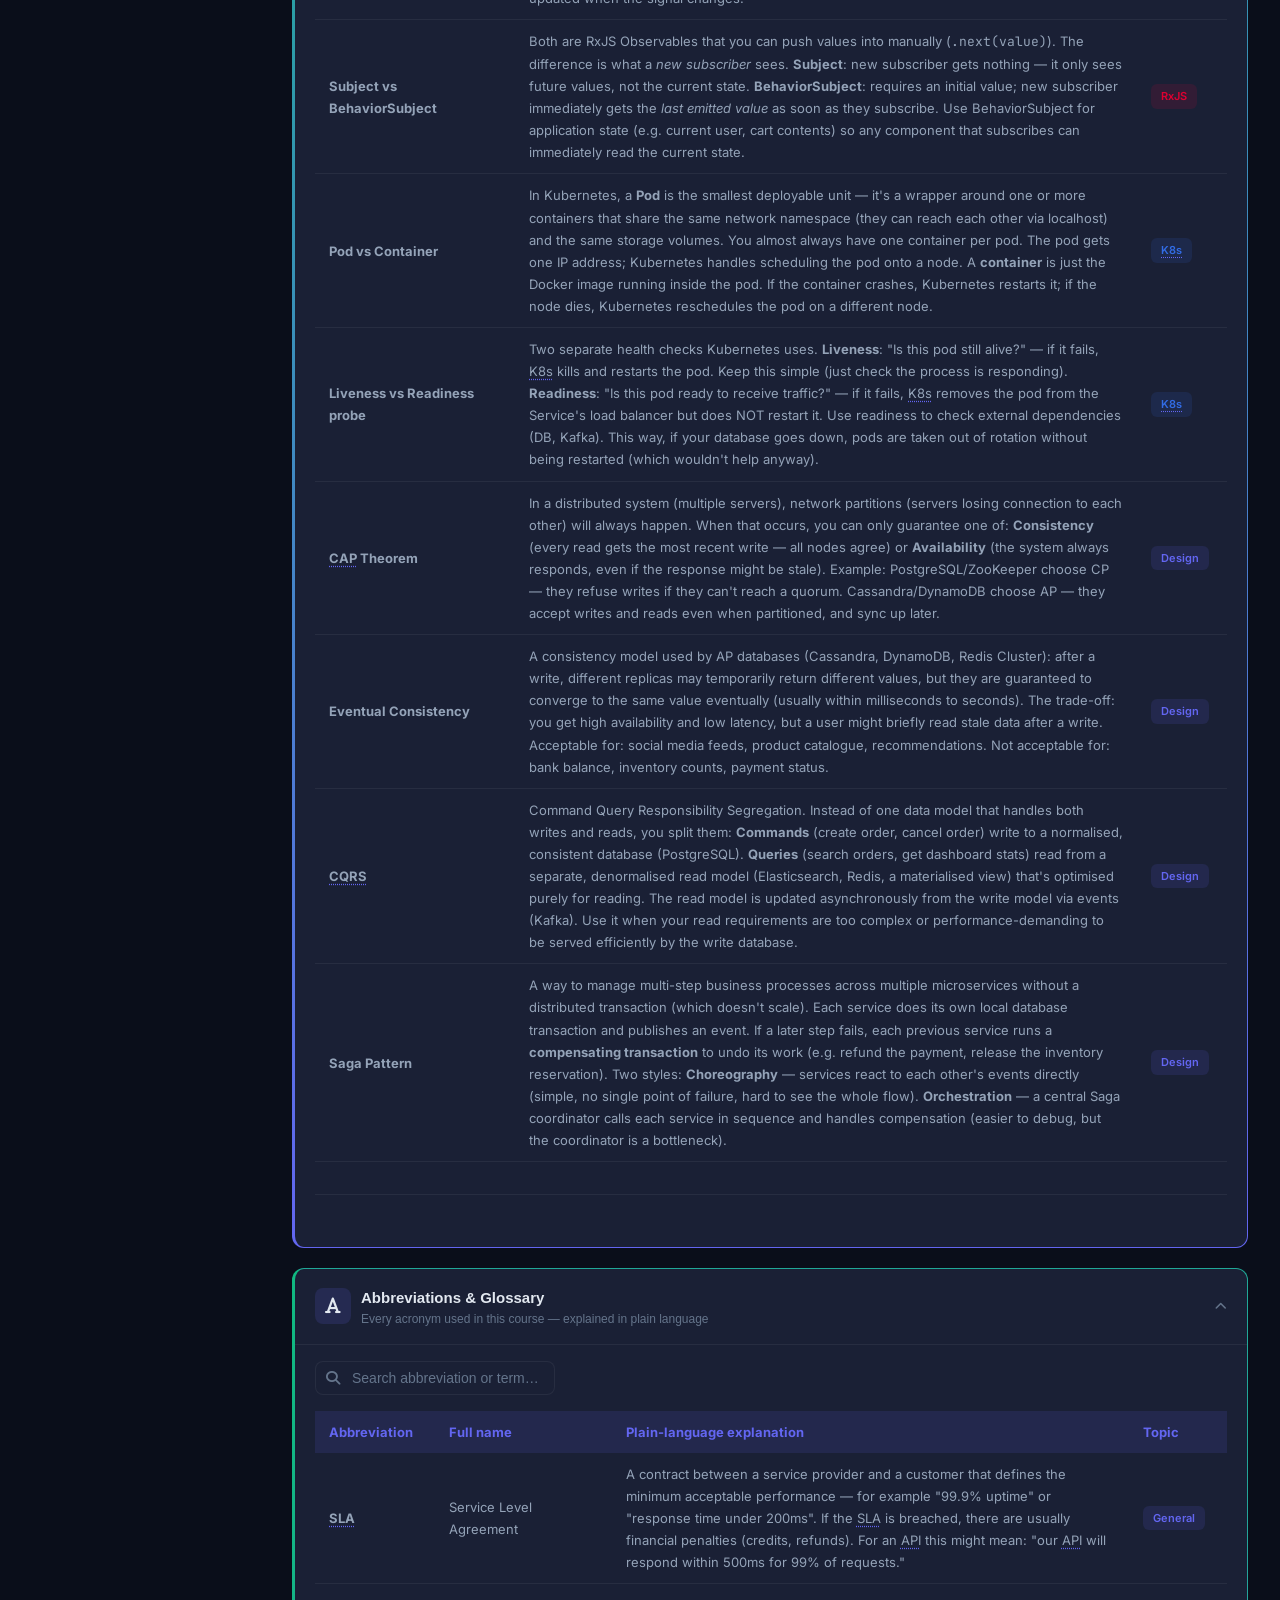
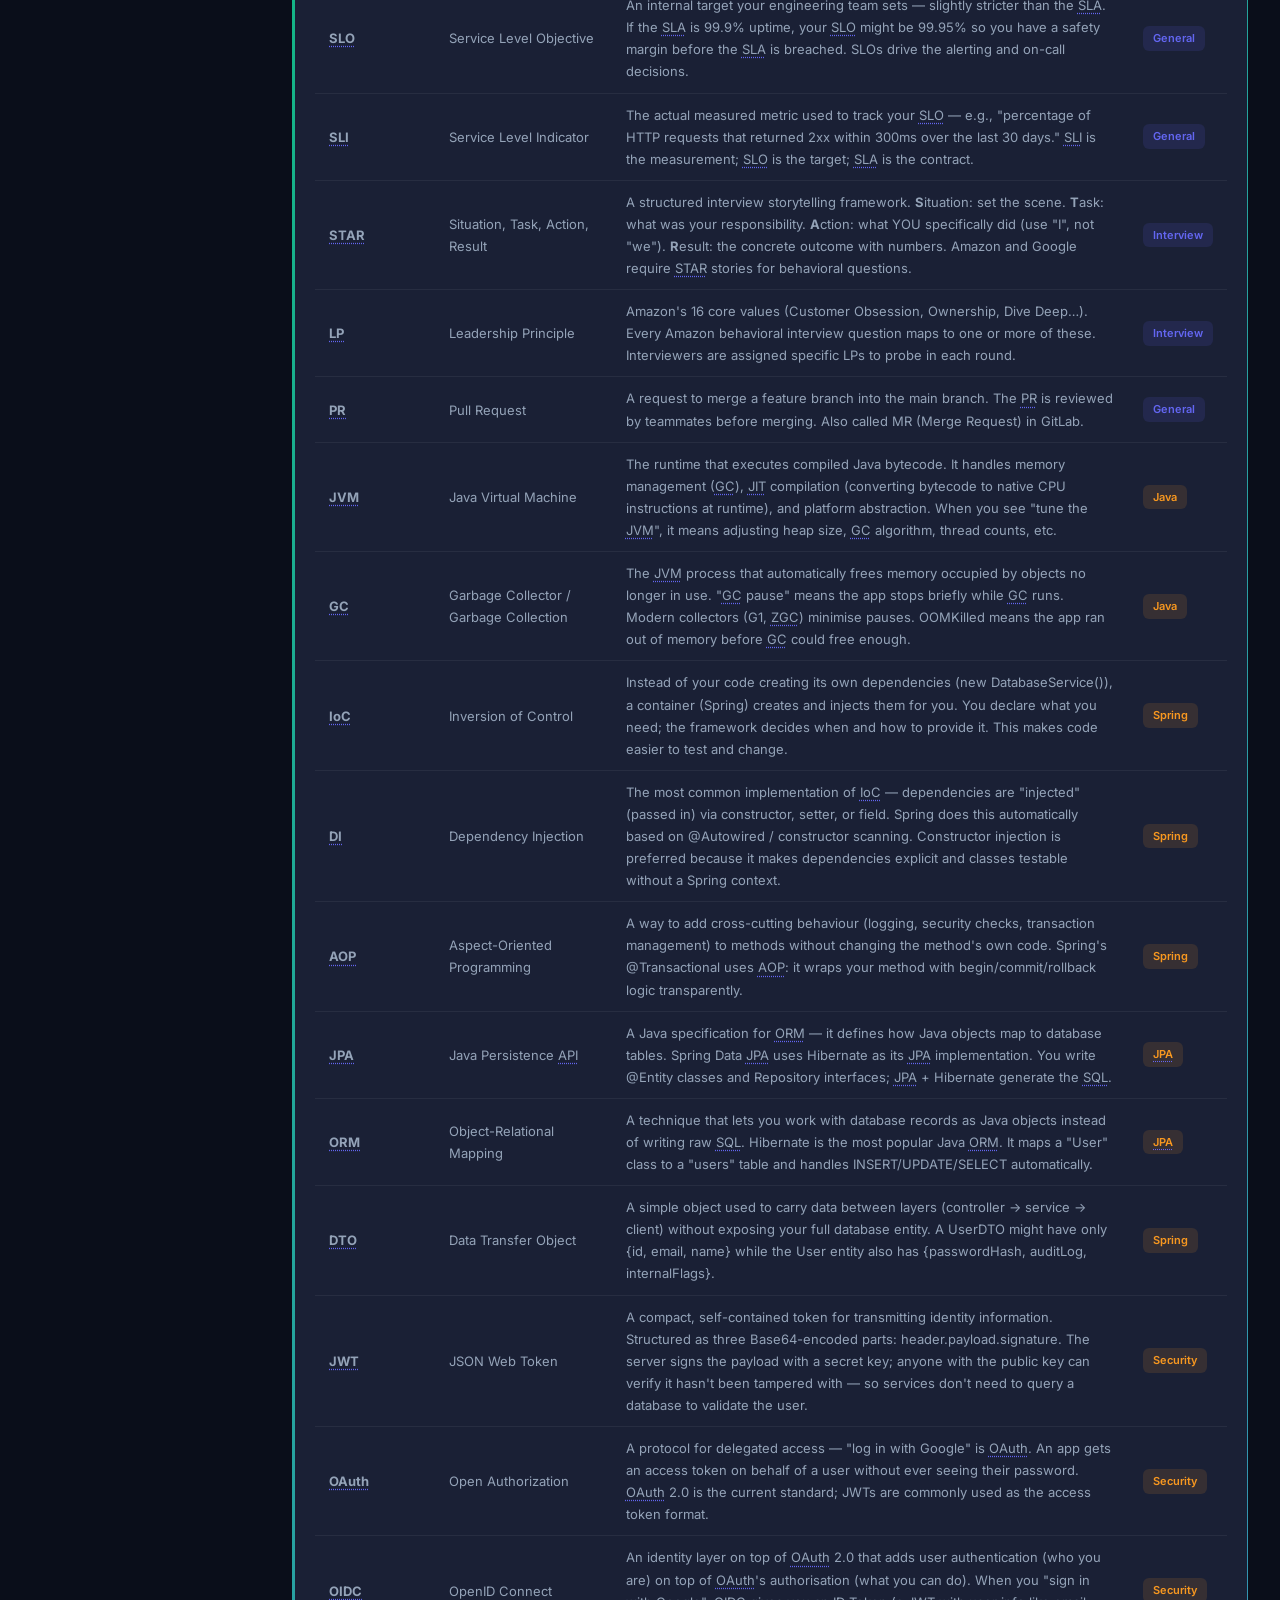
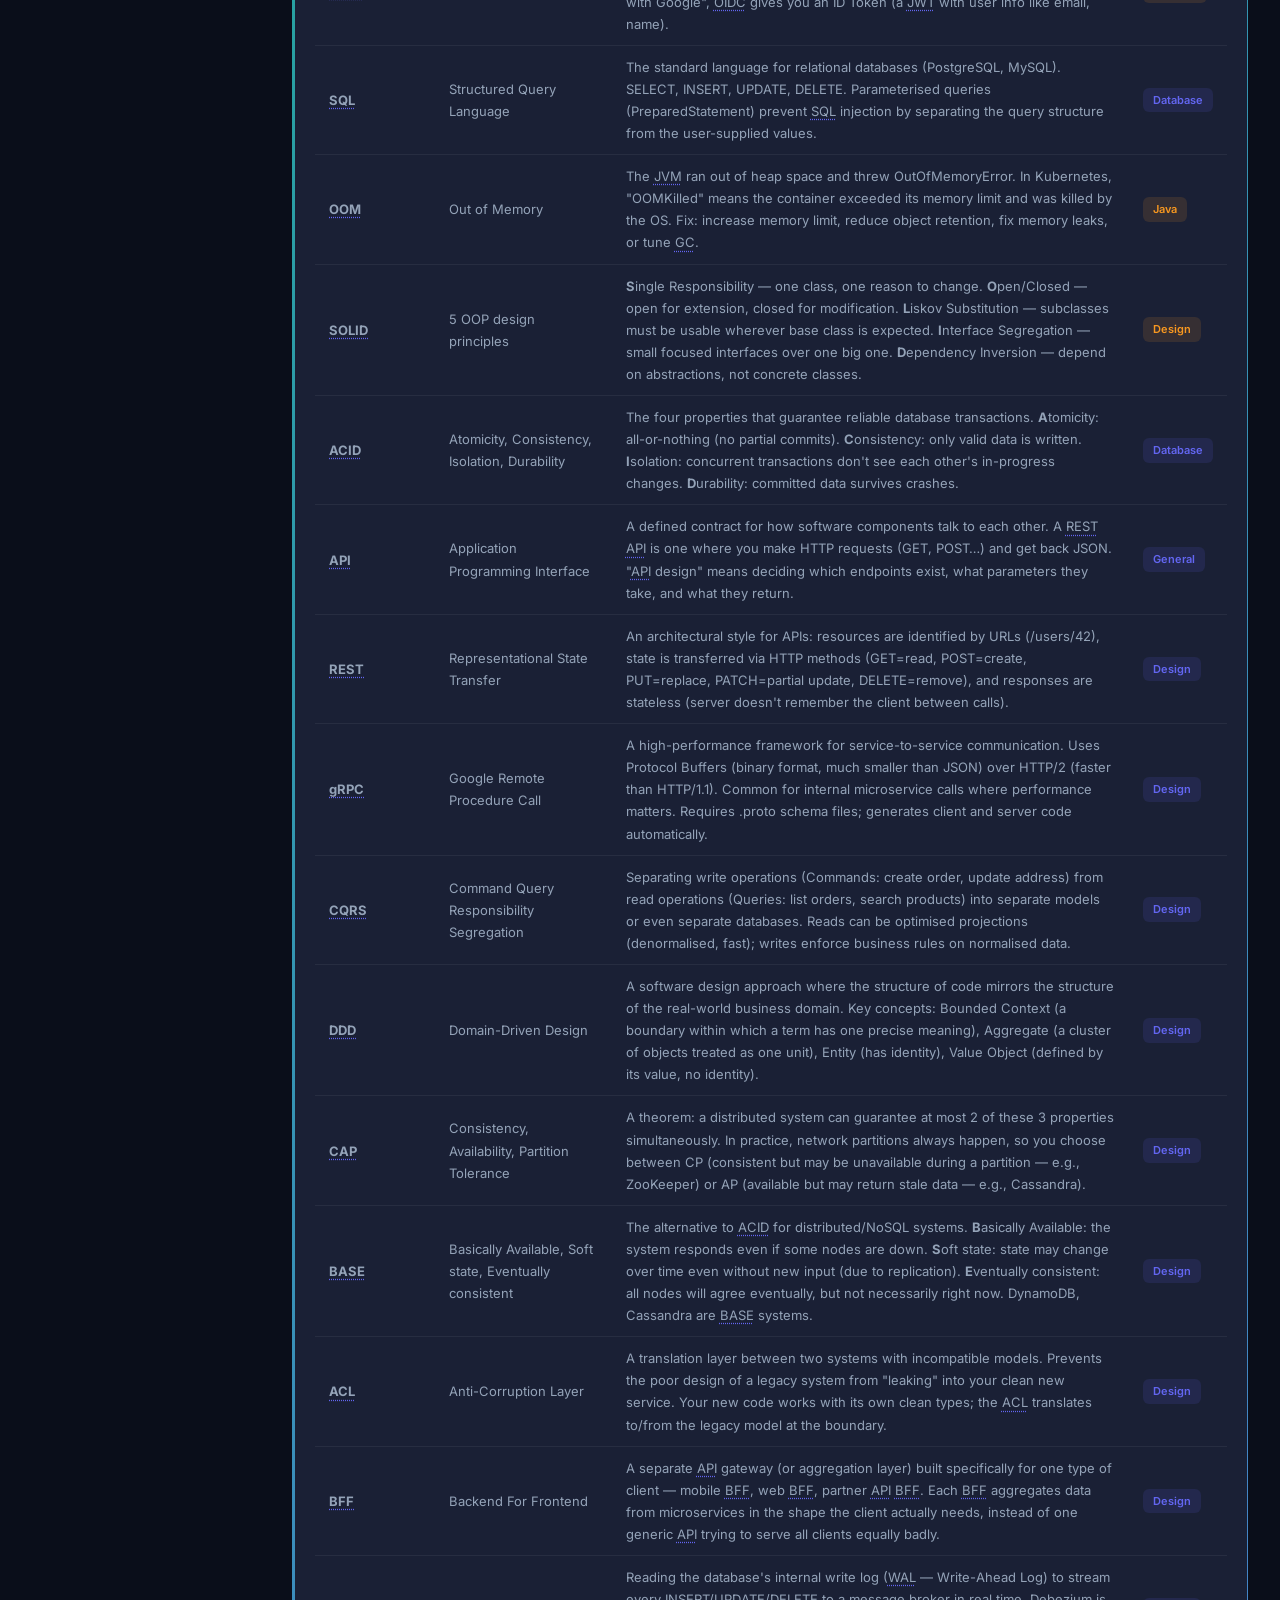
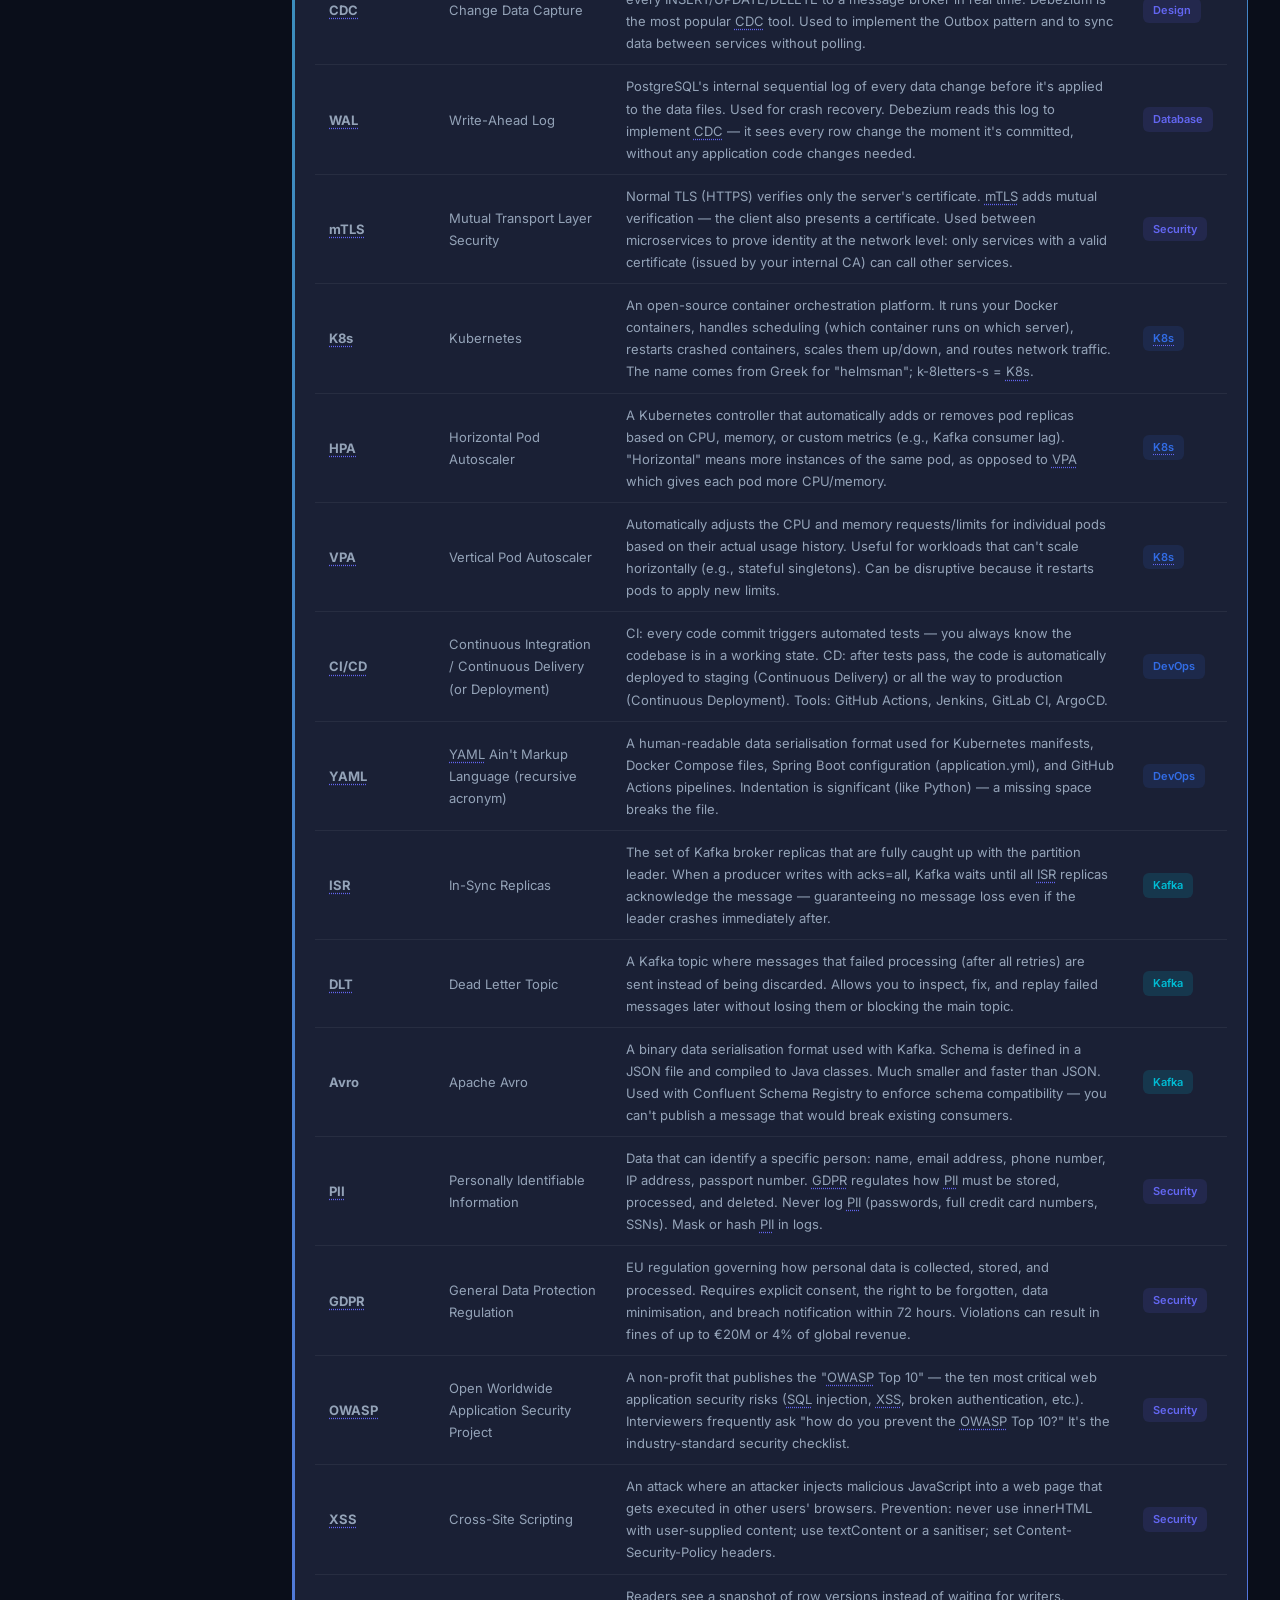
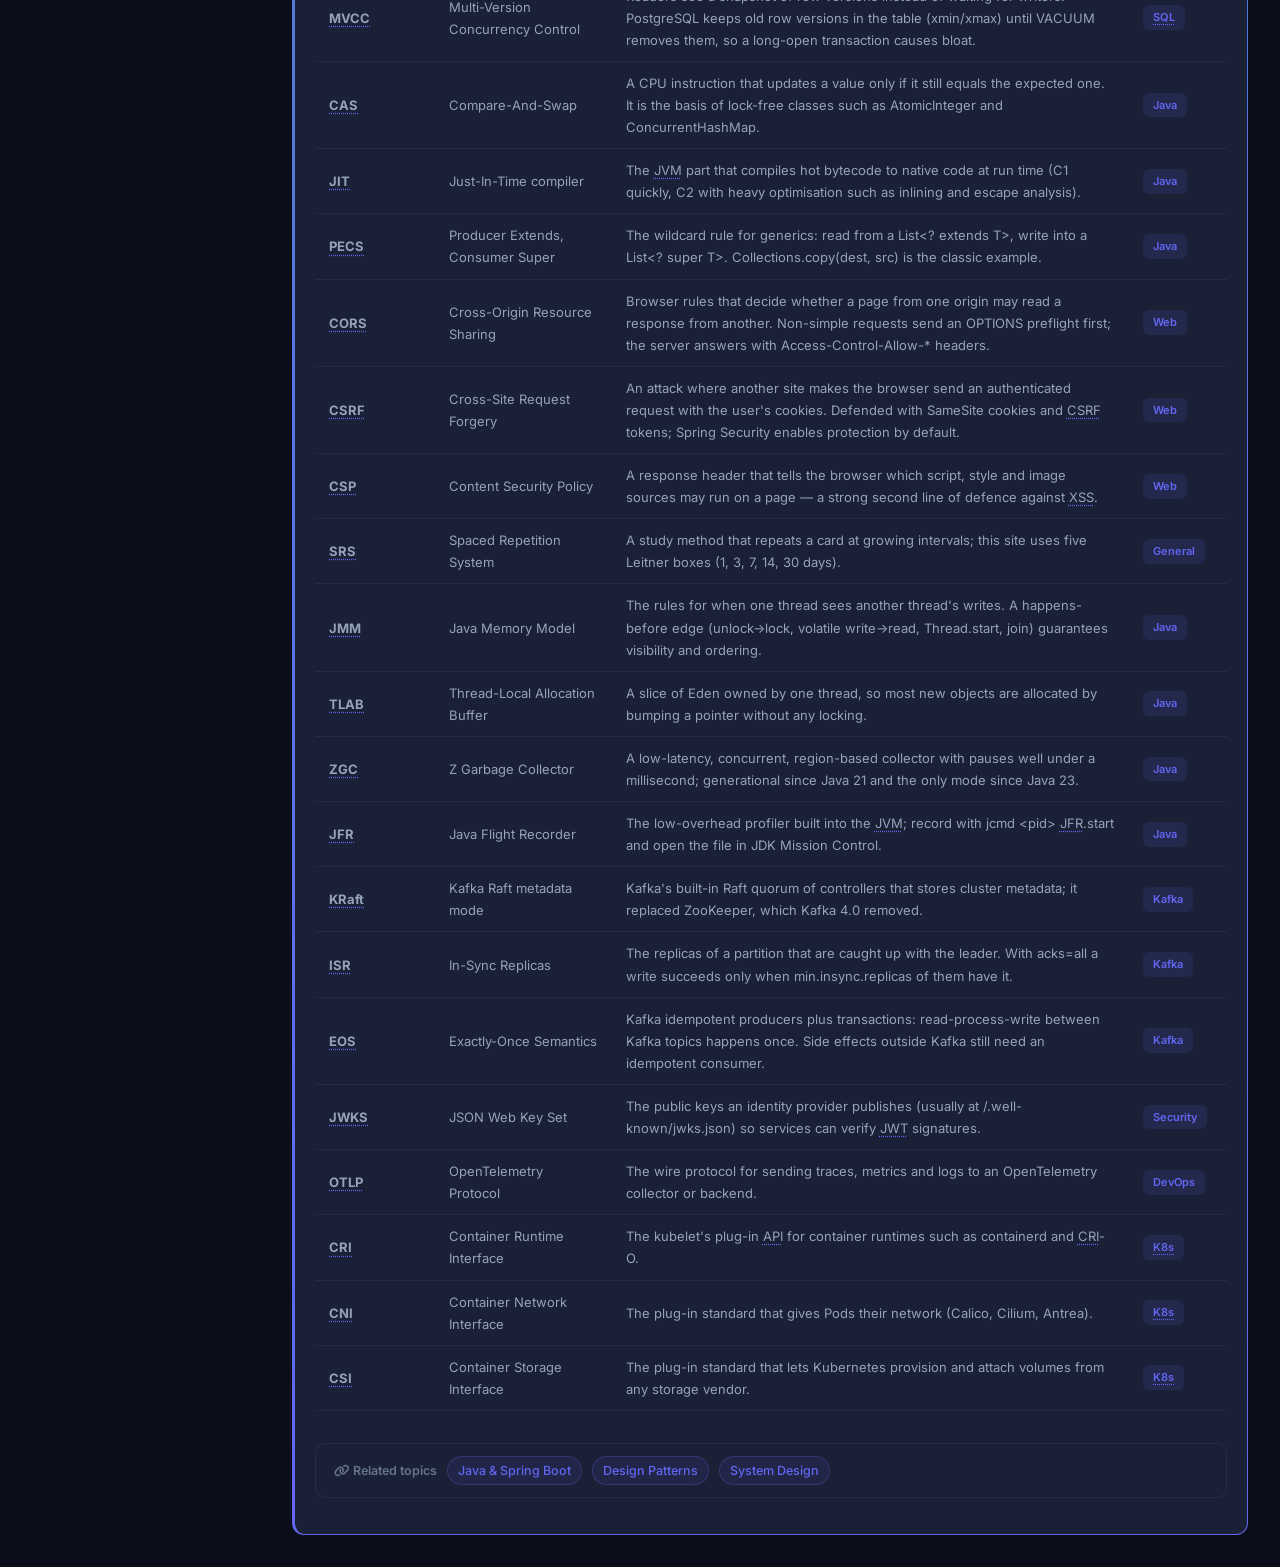
==== commit 4766250a: "Merge follow-up: NAV 26 for kubernetes-devops, Kafka/K8s glossary terms, circuit-breaker label place" ====
--- a/index.html
+++ b/index.html
@@ -579,6 +579,54 @@
               <td>The low-overhead profiler built into the JVM; record with jcmd &lt;pid&gt; JFR.start and open the file in JDK Mission Control.</td>
               <td><span class="tag">Java</span></td>
             </tr>
+            <tr data-g="KRaft Kafka Raft metadata mode">
+              <td><strong>KRaft</strong></td>
+              <td>Kafka Raft metadata mode</td>
+              <td>Kafka&#x27;s built-in Raft quorum of controllers that stores cluster metadata; it replaced ZooKeeper, which Kafka 4.0 removed.</td>
+              <td><span class="tag">Kafka</span></td>
+            </tr>
+            <tr data-g="ISR In-Sync Replicas">
+              <td><strong>ISR</strong></td>
+              <td>In-Sync Replicas</td>
+              <td>The replicas of a partition that are caught up with the leader. With acks=all a write succeeds only when min.insync.replicas of them have it.</td>
+              <td><span class="tag">Kafka</span></td>
+            </tr>
+            <tr data-g="EOS Exactly-Once Semantics">
+              <td><strong>EOS</strong></td>
+              <td>Exactly-Once Semantics</td>
+              <td>Kafka idempotent producers plus transactions: read-process-write between Kafka topics happens once. Side effects outside Kafka still need an idempotent consumer.</td>
+              <td><span class="tag">Kafka</span></td>
+            </tr>
+            <tr data-g="JWKS JSON Web Key Set">
+              <td><strong>JWKS</strong></td>
+              <td>JSON Web Key Set</td>
+              <td>The public keys an identity provider publishes (usually at /.well-known/jwks.json) so services can verify JWT signatures.</td>
+              <td><span class="tag">Security</span></td>
+            </tr>
+            <tr data-g="OTLP OpenTelemetry Protocol">
+              <td><strong>OTLP</strong></td>
+              <td>OpenTelemetry Protocol</td>
+              <td>The wire protocol for sending traces, metrics and logs to an OpenTelemetry collector or backend.</td>
+              <td><span class="tag">DevOps</span></td>
+            </tr>
+            <tr data-g="CRI Container Runtime Interface">
+              <td><strong>CRI</strong></td>
+              <td>Container Runtime Interface</td>
+              <td>The kubelet&#x27;s plug-in API for container runtimes such as containerd and CRI-O.</td>
+              <td><span class="tag">K8s</span></td>
+            </tr>
+            <tr data-g="CNI Container Network Interface">
+              <td><strong>CNI</strong></td>
+              <td>Container Network Interface</td>
+              <td>The plug-in standard that gives Pods their network (Calico, Cilium, Antrea).</td>
+              <td><span class="tag">K8s</span></td>
+            </tr>
+            <tr data-g="CSI Container Storage Interface">
+              <td><strong>CSI</strong></td>
+              <td>Container Storage Interface</td>
+              <td>The plug-in standard that lets Kubernetes provision and attach volumes from any storage vendor.</td>
+              <td><span class="tag">K8s</span></td>
+            </tr>
           </tbody>
         </table>
       </div>
